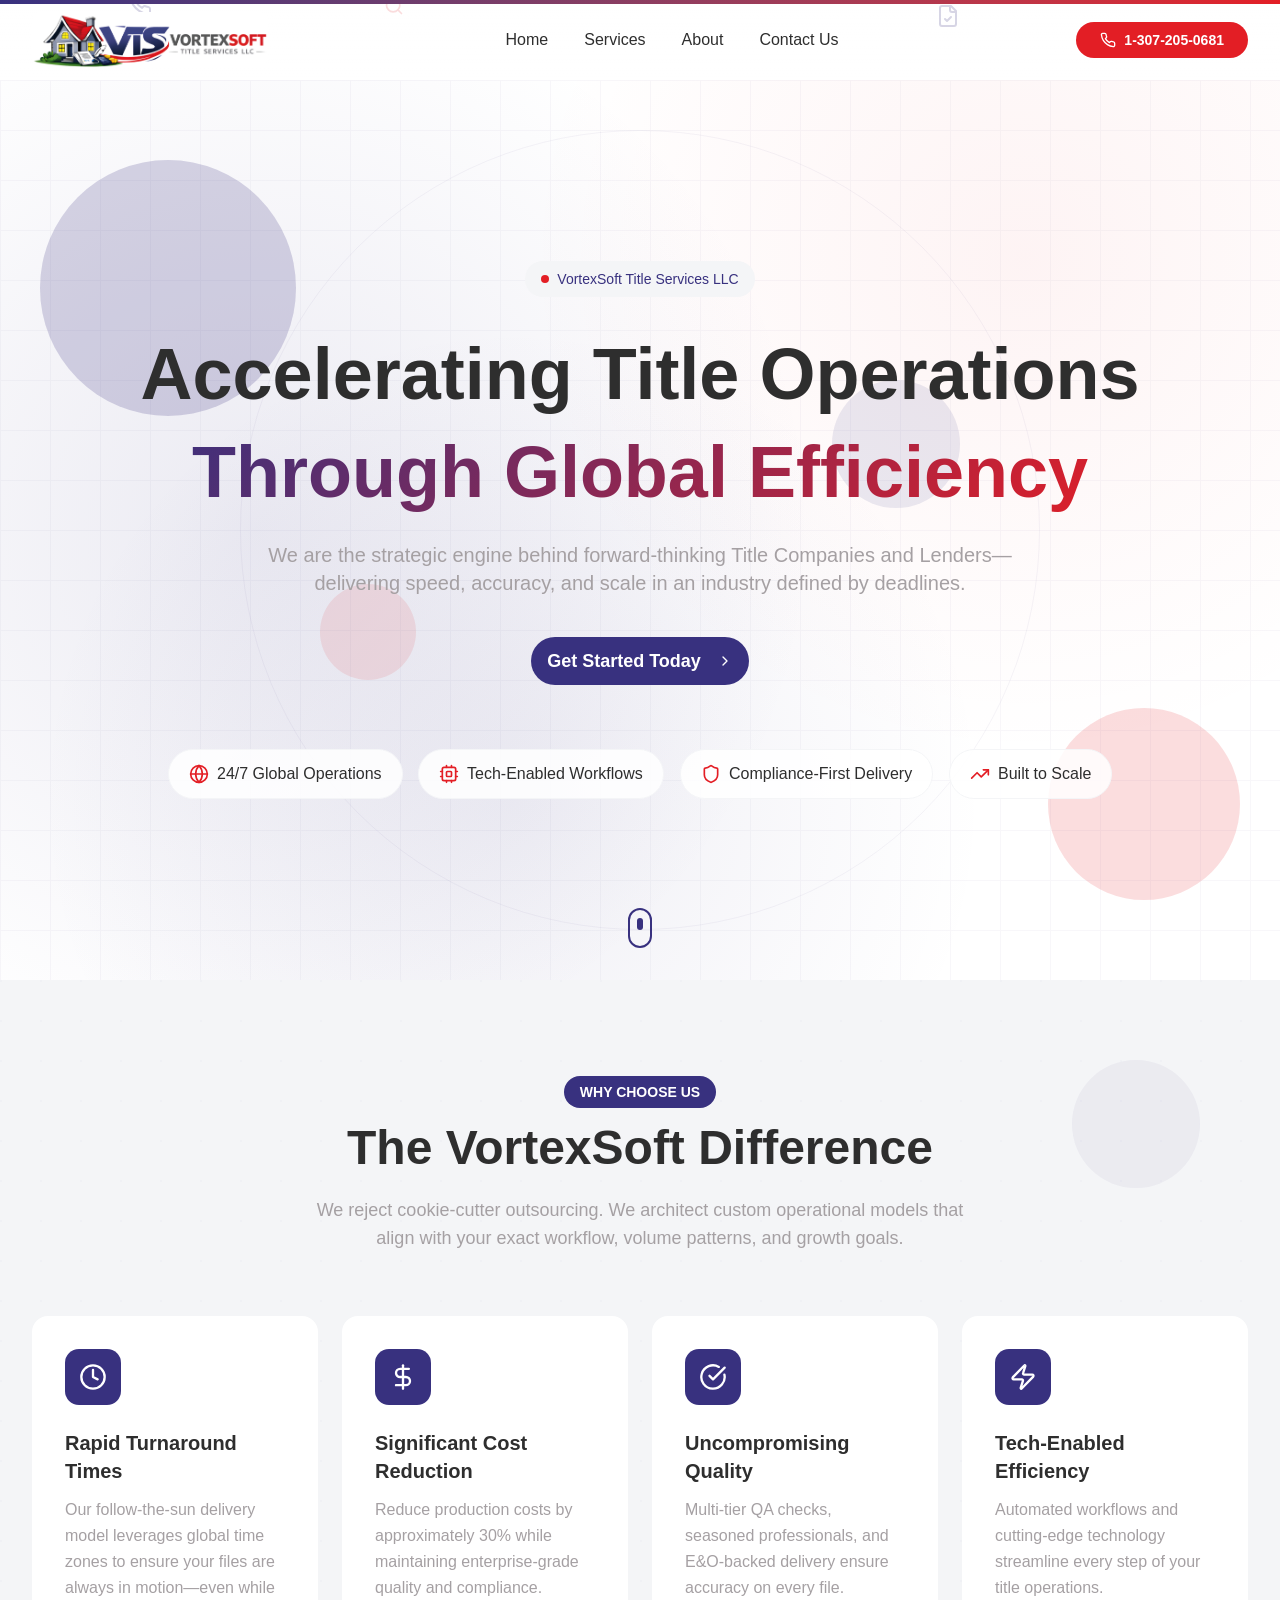
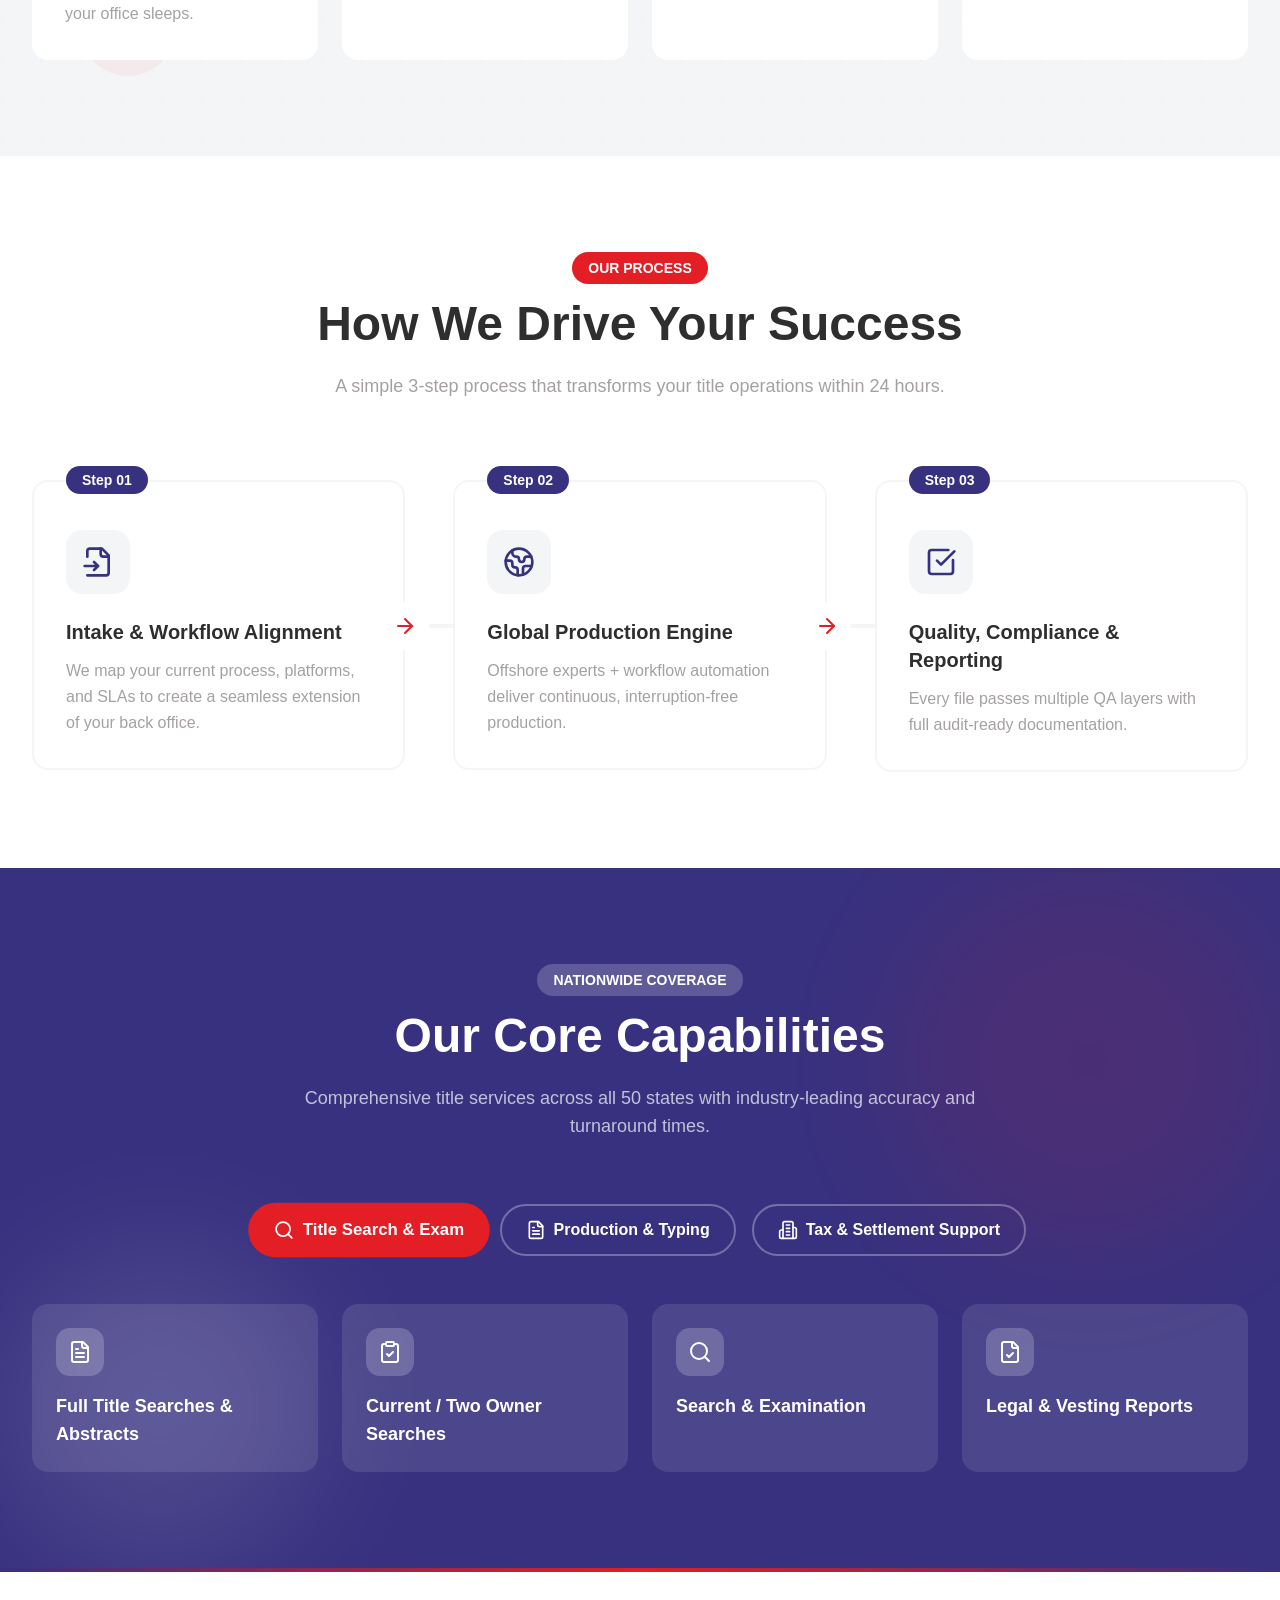
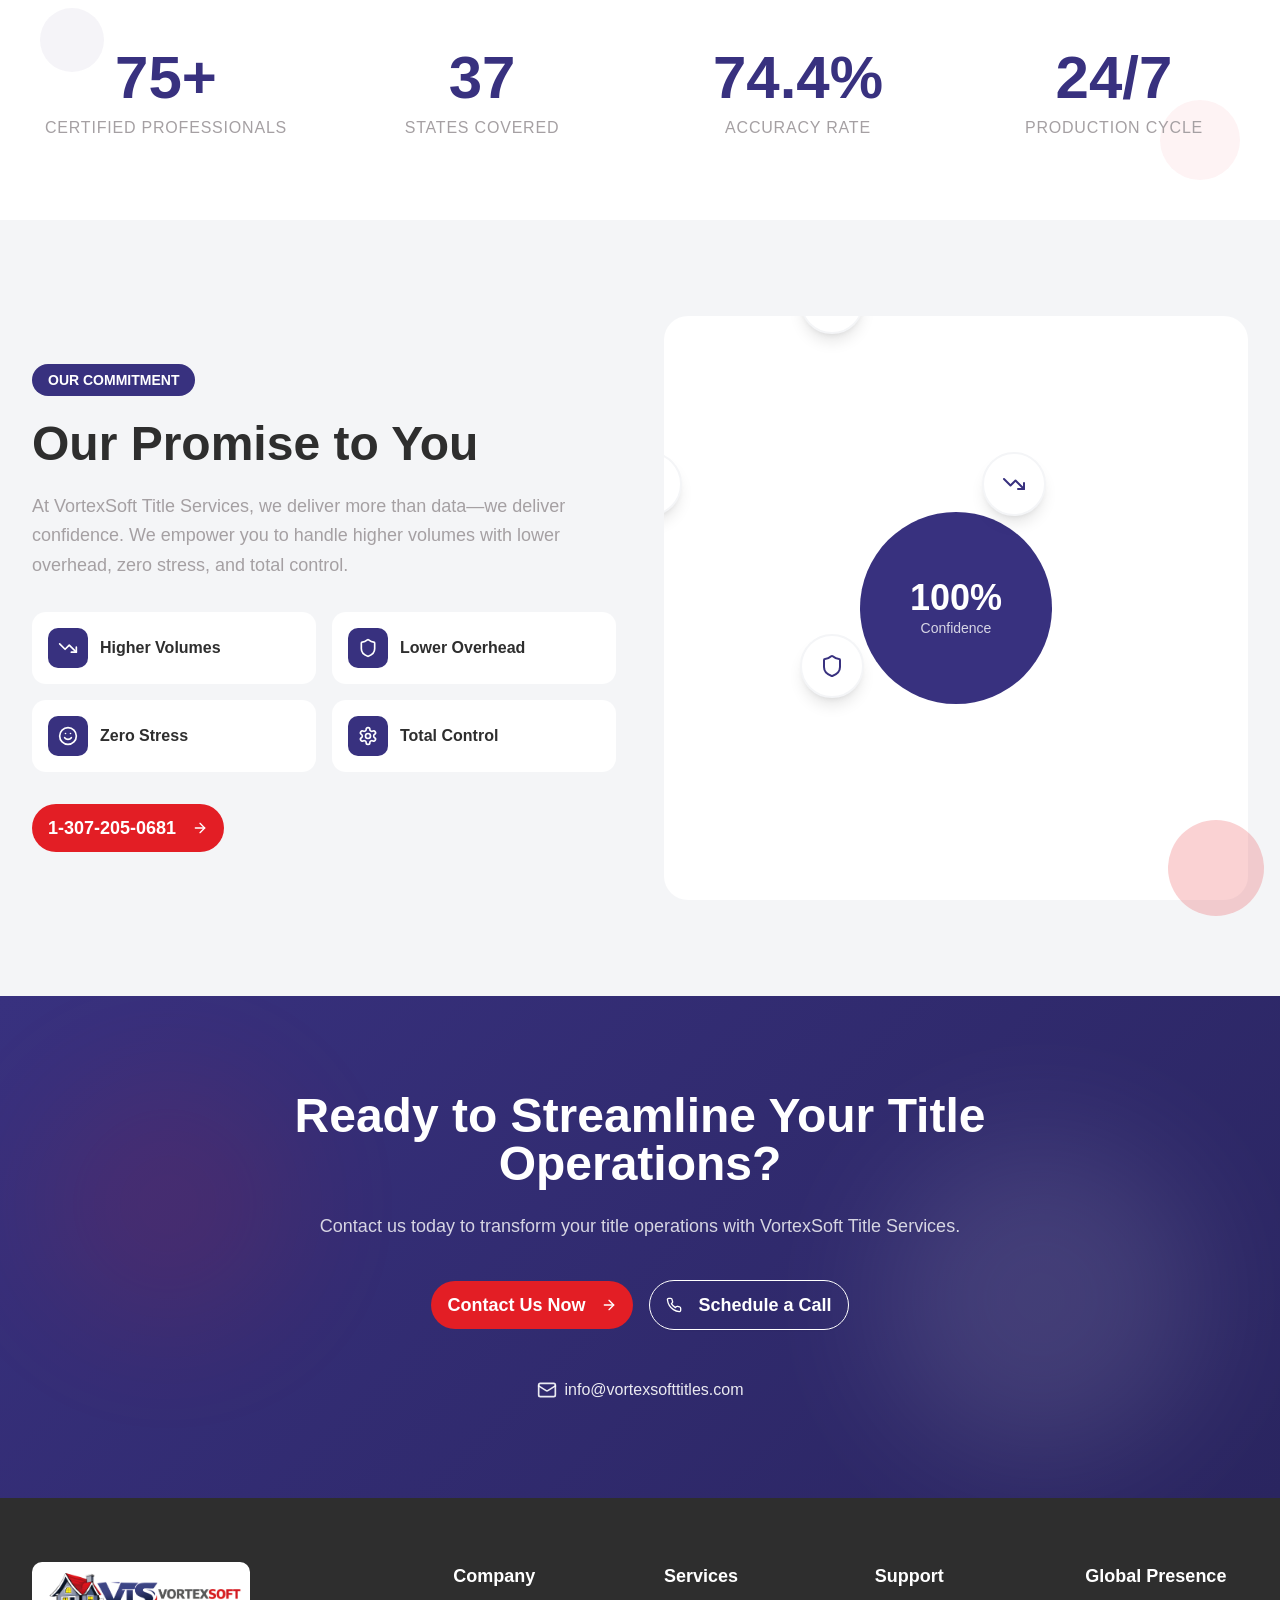
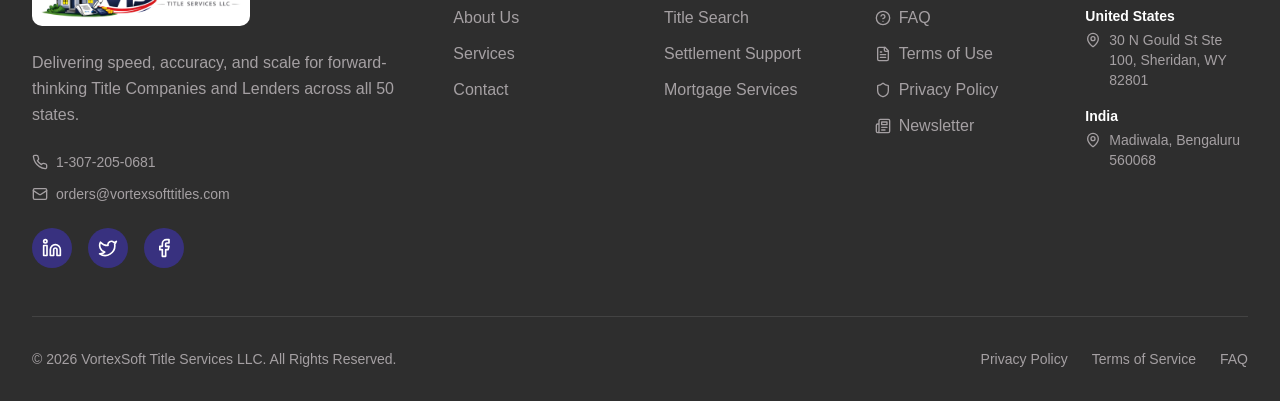
==== index.html @ 30f5d45a "Add full VORTEXSOFTTITLES project files and static site assets" ====
<!DOCTYPE html><html lang="en"><head><meta charSet="utf-8"/><meta name="viewport" content="width=device-width, initial-scale=1"/><link rel="preload" as="image" href="/images/vts-20logo-20croped-20.jpg" fetchPriority="high"/><link rel="stylesheet" href="/_next/static/css/7cca8e2c5137bd71.css" data-precedence="next"/><link rel="stylesheet" href="/_next/static/css/7969a7bd69b81a4e.css" data-precedence="next"/><link rel="preload" as="script" fetchPriority="low" href="/_next/static/chunks/webpack-613bce94775aa4c2.js"/><script src="/_next/static/chunks/fd9d1056-c5913bfd2bb115c2.js" async=""></script><script src="/_next/static/chunks/23-4376a4c242103df3.js" async=""></script><script src="/_next/static/chunks/main-app-9d5892848d6a10f7.js" async=""></script><script src="/_next/static/chunks/531-c38c8d126d5b8cf1.js" async=""></script><script src="/_next/static/chunks/616-3f2c04735d9cdb0f.js" async=""></script><script src="/_next/static/chunks/app/page-44fe733a424d3cf2.js" async=""></script><script src="/_next/static/chunks/app/layout-6ffde5801aab3007.js" async=""></script><meta name="theme-color" content="#38317F"/><title>VortexSoft Title Services LLC</title><meta name="description" content="VortexSoft Title Services delivers speed, accuracy, and scale for Title Companies and Lenders. 24/7 Global Operations, Tech-Enabled Workflows, Compliance-First Delivery."/><meta name="keywords" content="title search,title services,mortgage services,title examination,settlement services"/><link rel="icon" href="/icon-light-32x32.png" media="(prefers-color-scheme: light)"/><link rel="icon" href="/icon-dark-32x32.png" media="(prefers-color-scheme: dark)"/><link rel="icon" href="/icon.svg" type="image/svg+xml"/><link rel="apple-touch-icon" href="/apple-icon.png"/><script type="application/ld+json">[{"@context":"https://schema.org","@type":"Organization","name":"VortexSoft Title Services LLC","url":"https://www.vortexsofttitles.com","logo":"https://www.vortexsofttitles.com/logo.png","sameAs":["https://www.linkedin.com/company/vortexsoft-title-services"]},{"@context":"https://schema.org","@type":"WebSite","name":"VortexSoft Title Services LLC","url":"https://www.vortexsofttitles.com/"}]</script><script src="/_next/static/chunks/polyfills-78c92fac7aa8fdd8.js" noModule=""></script></head><body class="font-sans antialiased"><main class="min-h-screen"><nav class="fixed top-0 left-0 right-0 z-50 transition-all duration-500 bg-gradient-to-b from-white/90 to-white/70 backdrop-blur-sm py-3"><div class="absolute inset-0 overflow-hidden pointer-events-none"><div class="absolute -top-2 left-[10%] transition-all duration-500 opacity-20"><svg xmlns="http://www.w3.org/2000/svg" width="24" height="24" viewBox="0 0 24 24" fill="none" stroke="currentColor" stroke-width="2" stroke-linecap="round" stroke-linejoin="round" class="lucide lucide-phone h-6 w-6 text-[#38317F] animate-float" style="animation-delay:0s"><path d="M22 16.92v3a2 2 0 0 1-2.18 2 19.79 19.79 0 0 1-8.63-3.07 19.5 19.5 0 0 1-6-6 19.79 19.79 0 0 1-3.07-8.67A2 2 0 0 1 4.11 2h3a2 2 0 0 1 2 1.72 12.84 12.84 0 0 0 .7 2.81 2 2 0 0 1-.45 2.11L8.09 9.91a16 16 0 0 0 6 6l1.27-1.27a2 2 0 0 1 2.11-.45 12.84 12.84 0 0 0 2.81.7A2 2 0 0 1 22 16.92z"></path></svg></div><div class="absolute -top-1 left-[30%] transition-all duration-500 opacity-15"><svg xmlns="http://www.w3.org/2000/svg" width="24" height="24" viewBox="0 0 24 24" fill="none" stroke="currentColor" stroke-width="2" stroke-linecap="round" stroke-linejoin="round" class="lucide lucide-search h-5 w-5 text-[#E31E25] animate-float" style="animation-delay:1s"><circle cx="11" cy="11" r="8"></circle><path d="m21 21-4.3-4.3"></path></svg></div><div class="absolute top-1 right-[25%] transition-all duration-500 opacity-20"><svg xmlns="http://www.w3.org/2000/svg" width="24" height="24" viewBox="0 0 24 24" fill="none" stroke="currentColor" stroke-width="2" stroke-linecap="round" stroke-linejoin="round" class="lucide lucide-file-check h-6 w-6 text-[#38317F] animate-float" style="animation-delay:2s"><path d="M15 2H6a2 2 0 0 0-2 2v16a2 2 0 0 0 2 2h12a2 2 0 0 0 2-2V7Z"></path><path d="M14 2v4a2 2 0 0 0 2 2h4"></path><path d="m9 15 2 2 4-4"></path></svg></div></div><div class="absolute top-0 left-0 right-0 h-1 bg-gradient-to-r from-[#38317F] via-[#E31E25] to-[#38317F] animate-gradient" style="background-size:200% 100%"></div><div class="mx-auto max-w-7xl px-4 sm:px-6 lg:px-8"><div class="flex items-center justify-between"><a class="flex items-center group relative" href="/"><div class="relative overflow-hidden rounded-lg"><img alt="VortexSoft Title Services LLC" fetchPriority="high" width="200" height="60" decoding="async" data-nimg="1" class="h-12 sm:h-14 w-auto object-contain transition-all duration-300 group-hover:scale-105" style="color:transparent" src="/images/vts-20logo-20croped-20.jpg"/><div class="absolute inset-0 bg-gradient-to-r from-transparent via-white/30 to-transparent -translate-x-full group-hover:translate-x-full transition-transform duration-700"></div></div></a><div class="hidden md:flex items-center gap-1"><a class="relative px-4 py-2 font-medium transition-all duration-300 rounded-full group text-[#38317F]" style="animation-delay:0ms" href="/"><span class="absolute inset-0 rounded-full transition-all duration-300 bg-[#38317F]/10"></span><span class="relative z-10">Home</span><span class="absolute bottom-0 left-1/2 -translate-x-1/2 w-1.5 h-1.5 rounded-full bg-[#E31E25] animate-pulse-scale"></span><span class="absolute bottom-1 left-1/2 h-0.5 bg-[#E31E25] transition-all duration-300 w-8 -translate-x-1/2"></span></a><a class="relative px-4 py-2 font-medium transition-all duration-300 rounded-full group text-[#2E2E2E] hover:text-[#38317F]" style="animation-delay:100ms" href="/services"><span class="absolute inset-0 rounded-full transition-all duration-300 bg-transparent group-hover:bg-[#38317F]/5"></span><span class="relative z-10">Services</span><span class="absolute bottom-1 left-1/2 h-0.5 bg-[#E31E25] transition-all duration-300 w-0 group-hover:w-8 -translate-x-1/2"></span></a><a class="relative px-4 py-2 font-medium transition-all duration-300 rounded-full group text-[#2E2E2E] hover:text-[#38317F]" style="animation-delay:200ms" href="/about"><span class="absolute inset-0 rounded-full transition-all duration-300 bg-transparent group-hover:bg-[#38317F]/5"></span><span class="relative z-10">About</span><span class="absolute bottom-1 left-1/2 h-0.5 bg-[#E31E25] transition-all duration-300 w-0 group-hover:w-8 -translate-x-1/2"></span></a><a class="relative px-4 py-2 font-medium transition-all duration-300 rounded-full group text-[#2E2E2E] hover:text-[#38317F]" style="animation-delay:300ms" href="/contact"><span class="absolute inset-0 rounded-full transition-all duration-300 bg-transparent group-hover:bg-[#38317F]/5"></span><span class="relative z-10">Contact Us</span><span class="absolute bottom-1 left-1/2 h-0.5 bg-[#E31E25] transition-all duration-300 w-0 group-hover:w-8 -translate-x-1/2"></span></a></div><div class="hidden md:flex items-center gap-4"><a href="/contact"><button data-slot="button" class="inline-flex items-center justify-center gap-2 whitespace-nowrap text-sm disabled:pointer-events-none disabled:opacity-50 [&amp;_svg]:pointer-events-none [&amp;_svg:not([class*=&#x27;size-&#x27;])]:size-4 shrink-0 [&amp;_svg]:shrink-0 outline-none focus-visible:border-ring focus-visible:ring-ring/50 focus-visible:ring-[3px] aria-invalid:ring-destructive/20 dark:aria-invalid:ring-destructive/40 aria-invalid:border-destructive bg-primary text-primary-foreground hover:bg-primary/90 h-9 has-[&gt;svg]:px-3 relative px-6 py-2 rounded-full font-semibold overflow-hidden group transition-all duration-300 hover:shadow-lg hover:shadow-[#E31E25]/30" style="background-color:#E31E25;color:#FFFFFF"><span class="absolute inset-0 bg-gradient-to-r from-transparent via-white/20 to-transparent -translate-x-full group-hover:translate-x-full transition-transform duration-500"></span><span class="relative flex items-center gap-2"><svg xmlns="http://www.w3.org/2000/svg" width="24" height="24" viewBox="0 0 24 24" fill="none" stroke="currentColor" stroke-width="2" stroke-linecap="round" stroke-linejoin="round" class="lucide lucide-phone h-4 w-4"><path d="M22 16.92v3a2 2 0 0 1-2.18 2 19.79 19.79 0 0 1-8.63-3.07 19.5 19.5 0 0 1-6-6 19.79 19.79 0 0 1-3.07-8.67A2 2 0 0 1 4.11 2h3a2 2 0 0 1 2 1.72 12.84 12.84 0 0 0 .7 2.81 2 2 0 0 1-.45 2.11L8.09 9.91a16 16 0 0 0 6 6l1.27-1.27a2 2 0 0 1 2.11-.45 12.84 12.84 0 0 0 2.81.7A2 2 0 0 1 22 16.92z"></path></svg>1-307-205-0681</span></button></a></div><button class="md:hidden p-2 rounded-lg transition-all duration-300 hover:bg-[#38317F]/10" style="color:#38317F"><div class="relative w-6 h-6"><svg xmlns="http://www.w3.org/2000/svg" width="24" height="24" viewBox="0 0 24 24" fill="none" stroke="currentColor" stroke-width="2" stroke-linecap="round" stroke-linejoin="round" class="lucide lucide-menu absolute inset-0 transition-all duration-300 opacity-100 rotate-0 scale-100"><line x1="4" x2="20" y1="12" y2="12"></line><line x1="4" x2="20" y1="6" y2="6"></line><line x1="4" x2="20" y1="18" y2="18"></line></svg><svg xmlns="http://www.w3.org/2000/svg" width="24" height="24" viewBox="0 0 24 24" fill="none" stroke="currentColor" stroke-width="2" stroke-linecap="round" stroke-linejoin="round" class="lucide lucide-x absolute inset-0 transition-all duration-300 opacity-0 -rotate-90 scale-0"><path d="M18 6 6 18"></path><path d="m6 6 12 12"></path></svg></div></button></div><div class="md:hidden overflow-hidden transition-all duration-500 ease-in-out max-h-0 opacity-0"><div class="pt-4 pb-4 border-t border-[#F4F5F7] mt-4"><div class="flex flex-col gap-2"><a class="font-medium py-3 px-4 rounded-xl transition-all duration-300 bg-[#38317F]/10 text-[#38317F]" style="animation-delay:0ms;transform:translateX(-20px);opacity:0;transition:all 0.3s ease 0ms" href="/">Home</a><a class="font-medium py-3 px-4 rounded-xl transition-all duration-300 text-[#2E2E2E] hover:bg-[#F4F5F7]" style="animation-delay:50ms;transform:translateX(-20px);opacity:0;transition:all 0.3s ease 50ms" href="/services">Services</a><a class="font-medium py-3 px-4 rounded-xl transition-all duration-300 text-[#2E2E2E] hover:bg-[#F4F5F7]" style="animation-delay:100ms;transform:translateX(-20px);opacity:0;transition:all 0.3s ease 100ms" href="/about">About</a><a class="font-medium py-3 px-4 rounded-xl transition-all duration-300 text-[#2E2E2E] hover:bg-[#F4F5F7]" style="animation-delay:150ms;transform:translateX(-20px);opacity:0;transition:all 0.3s ease 150ms" href="/contact">Contact Us</a><a href="/contact"><button data-slot="button" class="whitespace-nowrap text-sm transition-all disabled:pointer-events-none disabled:opacity-50 [&amp;_svg]:pointer-events-none [&amp;_svg:not([class*=&#x27;size-&#x27;])]:size-4 shrink-0 [&amp;_svg]:shrink-0 outline-none focus-visible:border-ring focus-visible:ring-ring/50 focus-visible:ring-[3px] aria-invalid:ring-destructive/20 dark:aria-invalid:ring-destructive/40 aria-invalid:border-destructive bg-primary text-primary-foreground hover:bg-primary/90 h-9 has-[&gt;svg]:px-3 mt-2 px-6 py-3 rounded-full font-semibold w-full flex items-center justify-center gap-2" style="background-color:#E31E25;color:#FFFFFF"><svg xmlns="http://www.w3.org/2000/svg" width="24" height="24" viewBox="0 0 24 24" fill="none" stroke="currentColor" stroke-width="2" stroke-linecap="round" stroke-linejoin="round" class="lucide lucide-phone h-4 w-4"><path d="M22 16.92v3a2 2 0 0 1-2.18 2 19.79 19.79 0 0 1-8.63-3.07 19.5 19.5 0 0 1-6-6 19.79 19.79 0 0 1-3.07-8.67A2 2 0 0 1 4.11 2h3a2 2 0 0 1 2 1.72 12.84 12.84 0 0 0 .7 2.81 2 2 0 0 1-.45 2.11L8.09 9.91a16 16 0 0 0 6 6l1.27-1.27a2 2 0 0 1 2.11-.45 12.84 12.84 0 0 0 2.81.7A2 2 0 0 1 22 16.92z"></path></svg>1-307-205-0681</button></a></div></div></div></div></nav><div class="h-16 sm:h-20"></div><section class="relative min-h-screen flex items-center justify-center overflow-hidden particle-bg" style="background-color:#FFFFFF"><div class="absolute inset-0 overflow-hidden pointer-events-none"><div class="absolute top-20 left-10 w-64 h-64 rounded-full opacity-20 animate-float-slow" style="background-color:#38317F;animation-delay:0s"></div><div class="absolute bottom-20 right-10 w-48 h-48 rounded-full opacity-15 animate-float-reverse" style="background-color:#E31E25;animation-delay:2s"></div><div class="absolute top-1/3 right-1/4 w-32 h-32 rounded-full opacity-10 animate-float" style="background-color:#38317F;animation-delay:4s"></div><div class="absolute bottom-1/3 left-1/4 w-24 h-24 rounded-full opacity-10 animate-float-slow" style="background-color:#E31E25;animation-delay:1s"></div><div class="absolute top-1/2 left-1/2 -translate-x-1/2 -translate-y-1/2 w-[800px] h-[800px] rounded-full border opacity-5 animate-rotate-slow" style="border-color:#38317F"></div><div class="absolute inset-0 opacity-[0.03]" style="background-image:linear-gradient(#38317F 1px, transparent 1px), linear-gradient(90deg, #38317F 1px, transparent 1px);background-size:50px 50px"></div></div><div class="relative z-10 mx-auto max-w-7xl px-4 sm:px-6 lg:px-8 py-32"><div class="text-center"><div class="inline-flex items-center gap-2 px-4 py-2 rounded-full mb-8 transition-all duration-700 opacity-0 translate-y-4" style="background-color:#F4F5F7"><span class="w-2 h-2 rounded-full animate-pulse" style="background-color:#E31E25"></span><span style="color:#38317F" class="font-medium text-sm">VortexSoft Title Services LLC</span></div><h1 class="text-4xl sm:text-5xl md:text-6xl lg:text-7xl font-bold leading-tight mb-6 transition-all duration-700 delay-100 opacity-0 translate-y-4" style="color:#2E2E2E"><span class="block animate-slide-down" style="animation-delay:0.2s">Accelerating Title Operations</span><span class="block mt-2 bg-clip-text text-transparent animate-gradient" style="background-image:linear-gradient(135deg, #38317F 0%, #E31E25 50%, #38317F 100%);background-size:200% 200%">Through Global Efficiency</span></h1><p class="max-w-3xl mx-auto text-lg sm:text-xl mb-10 transition-all duration-700 delay-200 opacity-0 translate-y-4" style="color:#A5A0A3;animation-delay:0.4s">We are the strategic engine behind forward-thinking Title Companies and Lenders—delivering speed, accuracy, and scale in an industry defined by deadlines.</p><div class="flex flex-col sm:flex-row items-center justify-center gap-4 mb-16 transition-all duration-700 delay-300 opacity-0 translate-y-4"><a href="/contact"><button data-slot="button" class="inline-flex items-center justify-center gap-2 whitespace-nowrap disabled:pointer-events-none disabled:opacity-50 [&amp;_svg]:pointer-events-none [&amp;_svg:not([class*=&#x27;size-&#x27;])]:size-4 shrink-0 [&amp;_svg]:shrink-0 outline-none focus-visible:border-ring focus-visible:ring-ring/50 focus-visible:ring-[3px] aria-invalid:ring-destructive/20 dark:aria-invalid:ring-destructive/40 aria-invalid:border-destructive bg-primary text-primary-foreground hover:bg-primary/90 h-10 has-[&gt;svg]:px-4 px-8 py-6 text-lg rounded-full font-semibold transition-all duration-300 hover:scale-105 animate-pulse-glow hover-glow" style="background-color:#38317F;color:#FFFFFF">Get Started Today<svg xmlns="http://www.w3.org/2000/svg" width="24" height="24" viewBox="0 0 24 24" fill="none" stroke="currentColor" stroke-width="2" stroke-linecap="round" stroke-linejoin="round" class="lucide lucide-chevron-right ml-2 h-5 w-5"><path d="m9 18 6-6-6-6"></path></svg></button></a></div><div class="flex flex-wrap justify-center gap-4 transition-all duration-700 delay-400 opacity-0 translate-y-4"><div class="flex items-center gap-2 px-5 py-3 rounded-full glass border transition-all duration-300 hover:scale-105 hover-lift hover-border-glow " style="border-color:#F4F5F7;animation-delay:150ms"><svg xmlns="http://www.w3.org/2000/svg" width="24" height="24" viewBox="0 0 24 24" fill="none" stroke="currentColor" stroke-width="2" stroke-linecap="round" stroke-linejoin="round" class="lucide lucide-globe h-5 w-5 transition-transform duration-300 group-hover:rotate-12" style="color:#E31E25"><circle cx="12" cy="12" r="10"></circle><path d="M12 2a14.5 14.5 0 0 0 0 20 14.5 14.5 0 0 0 0-20"></path><path d="M2 12h20"></path></svg><span class="font-medium" style="color:#2E2E2E">24/7 Global Operations</span></div><div class="flex items-center gap-2 px-5 py-3 rounded-full glass border transition-all duration-300 hover:scale-105 hover-lift hover-border-glow " style="border-color:#F4F5F7;animation-delay:300ms"><svg xmlns="http://www.w3.org/2000/svg" width="24" height="24" viewBox="0 0 24 24" fill="none" stroke="currentColor" stroke-width="2" stroke-linecap="round" stroke-linejoin="round" class="lucide lucide-cpu h-5 w-5 transition-transform duration-300 group-hover:rotate-12" style="color:#E31E25"><rect width="16" height="16" x="4" y="4" rx="2"></rect><rect width="6" height="6" x="9" y="9" rx="1"></rect><path d="M15 2v2"></path><path d="M15 20v2"></path><path d="M2 15h2"></path><path d="M2 9h2"></path><path d="M20 15h2"></path><path d="M20 9h2"></path><path d="M9 2v2"></path><path d="M9 20v2"></path></svg><span class="font-medium" style="color:#2E2E2E">Tech-Enabled Workflows</span></div><div class="flex items-center gap-2 px-5 py-3 rounded-full glass border transition-all duration-300 hover:scale-105 hover-lift hover-border-glow " style="border-color:#F4F5F7;animation-delay:450ms"><svg xmlns="http://www.w3.org/2000/svg" width="24" height="24" viewBox="0 0 24 24" fill="none" stroke="currentColor" stroke-width="2" stroke-linecap="round" stroke-linejoin="round" class="lucide lucide-shield h-5 w-5 transition-transform duration-300 group-hover:rotate-12" style="color:#E31E25"><path d="M20 13c0 5-3.5 7.5-7.66 8.95a1 1 0 0 1-.67-.01C7.5 20.5 4 18 4 13V6a1 1 0 0 1 1-1c2 0 4.5-1.2 6.24-2.72a1.17 1.17 0 0 1 1.52 0C14.51 3.81 17 5 19 5a1 1 0 0 1 1 1z"></path></svg><span class="font-medium" style="color:#2E2E2E">Compliance-First Delivery</span></div><div class="flex items-center gap-2 px-5 py-3 rounded-full glass border transition-all duration-300 hover:scale-105 hover-lift hover-border-glow " style="border-color:#F4F5F7;animation-delay:600ms"><svg xmlns="http://www.w3.org/2000/svg" width="24" height="24" viewBox="0 0 24 24" fill="none" stroke="currentColor" stroke-width="2" stroke-linecap="round" stroke-linejoin="round" class="lucide lucide-trending-up h-5 w-5 transition-transform duration-300 group-hover:rotate-12" style="color:#E31E25"><polyline points="22 7 13.5 15.5 8.5 10.5 2 17"></polyline><polyline points="16 7 22 7 22 13"></polyline></svg><span class="font-medium" style="color:#2E2E2E">Built to Scale</span></div></div></div></div><div class="absolute bottom-8 left-1/2 -translate-x-1/2 animate-bounce"><div class="w-6 h-10 rounded-full border-2 flex justify-center pt-2 animate-border-glow" style="border-color:#38317F"><div class="w-1.5 h-3 rounded-full animate-pulse" style="background-color:#38317F"></div></div></div></section><section class="py-24 relative overflow-hidden" style="background-color:#F4F5F7"><div class="absolute inset-0 opacity-[0.02]" style="background-image:radial-gradient(circle at 1px 1px, #38317F 1px, transparent 0);background-size:40px 40px"></div><div class="absolute inset-0 overflow-hidden pointer-events-none"><div class="absolute top-20 right-20 w-32 h-32 rounded-full opacity-5 animate-float-slow" style="background-color:#38317F"></div><div class="absolute bottom-20 left-20 w-24 h-24 rounded-full opacity-5 animate-float-reverse" style="background-color:#E31E25"></div></div><div class="relative z-10 mx-auto max-w-7xl px-4 sm:px-6 lg:px-8"><div class="text-center mb-16"><span class="inline-block px-4 py-1.5 rounded-full text-sm font-semibold mb-4 transition-all duration-700 opacity-0 translate-y-4" style="background-color:#38317F;color:#FFFFFF">WHY CHOOSE US</span><h2 class="text-3xl sm:text-4xl md:text-5xl font-bold mb-6 transition-all duration-700 delay-100 opacity-0 translate-y-4" style="color:#2E2E2E">The VortexSoft Difference</h2><p class="max-w-2xl mx-auto text-lg transition-all duration-700 delay-200 opacity-0 translate-y-4" style="color:#A5A0A3">We reject cookie-cutter outsourcing. We architect custom operational models that align with your exact workflow, volume patterns, and growth goals.</p></div><div class="grid grid-cols-1 md:grid-cols-2 lg:grid-cols-4 gap-6"><div class="group relative p-8 rounded-2xl transition-all duration-700 hover-lift hover-border-glow border border-transparent opacity-0 translate-y-8" style="background-color:#FFFFFF;animation-delay:150ms"><div class="w-14 h-14 rounded-xl flex items-center justify-center mb-6 transition-all duration-300 group-hover:scale-110 group-hover:rotate-6" style="background-color:#38317F"><svg xmlns="http://www.w3.org/2000/svg" width="24" height="24" viewBox="0 0 24 24" fill="none" stroke="currentColor" stroke-width="2" stroke-linecap="round" stroke-linejoin="round" class="lucide lucide-clock h-7 w-7" style="color:#FFFFFF"><circle cx="12" cy="12" r="10"></circle><polyline points="12 6 12 12 16 14"></polyline></svg></div><h3 class="text-xl font-bold mb-3 transition-colors duration-300 group-hover:text-[#38317F]" style="color:#2E2E2E">Rapid Turnaround Times</h3><p style="color:#A5A0A3" class="leading-relaxed">Our follow-the-sun delivery model leverages global time zones to ensure your files are always in motion—even while your office sleeps.</p><div class="absolute bottom-0 left-0 right-0 h-1 rounded-b-2xl transition-all duration-300 opacity-0 group-hover:opacity-100" style="background-color:#E31E25"></div></div><div class="group relative p-8 rounded-2xl transition-all duration-700 hover-lift hover-border-glow border border-transparent opacity-0 translate-y-8" style="background-color:#FFFFFF;animation-delay:300ms"><div class="w-14 h-14 rounded-xl flex items-center justify-center mb-6 transition-all duration-300 group-hover:scale-110 group-hover:rotate-6" style="background-color:#38317F"><svg xmlns="http://www.w3.org/2000/svg" width="24" height="24" viewBox="0 0 24 24" fill="none" stroke="currentColor" stroke-width="2" stroke-linecap="round" stroke-linejoin="round" class="lucide lucide-dollar-sign h-7 w-7" style="color:#FFFFFF"><line x1="12" x2="12" y1="2" y2="22"></line><path d="M17 5H9.5a3.5 3.5 0 0 0 0 7h5a3.5 3.5 0 0 1 0 7H6"></path></svg></div><h3 class="text-xl font-bold mb-3 transition-colors duration-300 group-hover:text-[#38317F]" style="color:#2E2E2E">Significant Cost Reduction</h3><p style="color:#A5A0A3" class="leading-relaxed">Reduce production costs by approximately 30% while maintaining enterprise-grade quality and compliance.</p><div class="absolute bottom-0 left-0 right-0 h-1 rounded-b-2xl transition-all duration-300 opacity-0 group-hover:opacity-100" style="background-color:#E31E25"></div></div><div class="group relative p-8 rounded-2xl transition-all duration-700 hover-lift hover-border-glow border border-transparent opacity-0 translate-y-8" style="background-color:#FFFFFF;animation-delay:450ms"><div class="w-14 h-14 rounded-xl flex items-center justify-center mb-6 transition-all duration-300 group-hover:scale-110 group-hover:rotate-6" style="background-color:#38317F"><svg xmlns="http://www.w3.org/2000/svg" width="24" height="24" viewBox="0 0 24 24" fill="none" stroke="currentColor" stroke-width="2" stroke-linecap="round" stroke-linejoin="round" class="lucide lucide-circle-check-big h-7 w-7" style="color:#FFFFFF"><path d="M21.801 10A10 10 0 1 1 17 3.335"></path><path d="m9 11 3 3L22 4"></path></svg></div><h3 class="text-xl font-bold mb-3 transition-colors duration-300 group-hover:text-[#38317F]" style="color:#2E2E2E">Uncompromising Quality</h3><p style="color:#A5A0A3" class="leading-relaxed">Multi-tier QA checks, seasoned professionals, and E&amp;O-backed delivery ensure accuracy on every file.</p><div class="absolute bottom-0 left-0 right-0 h-1 rounded-b-2xl transition-all duration-300 opacity-0 group-hover:opacity-100" style="background-color:#E31E25"></div></div><div class="group relative p-8 rounded-2xl transition-all duration-700 hover-lift hover-border-glow border border-transparent opacity-0 translate-y-8" style="background-color:#FFFFFF;animation-delay:600ms"><div class="w-14 h-14 rounded-xl flex items-center justify-center mb-6 transition-all duration-300 group-hover:scale-110 group-hover:rotate-6" style="background-color:#38317F"><svg xmlns="http://www.w3.org/2000/svg" width="24" height="24" viewBox="0 0 24 24" fill="none" stroke="currentColor" stroke-width="2" stroke-linecap="round" stroke-linejoin="round" class="lucide lucide-zap h-7 w-7" style="color:#FFFFFF"><path d="M4 14a1 1 0 0 1-.78-1.63l9.9-10.2a.5.5 0 0 1 .86.46l-1.92 6.02A1 1 0 0 0 13 10h7a1 1 0 0 1 .78 1.63l-9.9 10.2a.5.5 0 0 1-.86-.46l1.92-6.02A1 1 0 0 0 11 14z"></path></svg></div><h3 class="text-xl font-bold mb-3 transition-colors duration-300 group-hover:text-[#38317F]" style="color:#2E2E2E">Tech-Enabled Efficiency</h3><p style="color:#A5A0A3" class="leading-relaxed">Automated workflows and cutting-edge technology streamline every step of your title operations.</p><div class="absolute bottom-0 left-0 right-0 h-1 rounded-b-2xl transition-all duration-300 opacity-0 group-hover:opacity-100" style="background-color:#E31E25"></div></div></div></div></section><section class="py-24 relative overflow-hidden" style="background-color:#FFFFFF"><div class="mx-auto max-w-7xl px-4 sm:px-6 lg:px-8"><div class="text-center mb-20"><span class="inline-block px-4 py-1.5 rounded-full text-sm font-semibold mb-4 transition-all duration-700 opacity-0 translate-y-4" style="background-color:#E31E25;color:#FFFFFF">OUR PROCESS</span><h2 class="text-3xl sm:text-4xl md:text-5xl font-bold mb-6 transition-all duration-700 delay-100 opacity-0 translate-y-4" style="color:#2E2E2E">How We Drive Your Success</h2><p class="max-w-2xl mx-auto text-lg transition-all duration-700 delay-200 opacity-0 translate-y-4" style="color:#A5A0A3">A simple 3-step process that transforms your title operations within 24 hours.</p></div><div class="relative"><div class="hidden lg:block absolute top-1/2 left-0 right-0 h-1 -translate-y-1/2" style="background-color:#F4F5F7"></div><div class="grid grid-cols-1 lg:grid-cols-3 gap-8 lg:gap-12"><div class="relative group transition-all duration-700 opacity-0 translate-y-8" style="transition-delay:300ms"><div class="relative z-10 p-8 rounded-2xl border-2 transition-all duration-300 group-hover:border-[#38317F] hover-lift" style="background-color:#FFFFFF;border-color:#F4F5F7"><div class="absolute -top-4 left-8 px-4 py-1 rounded-full text-sm font-bold" style="background-color:#38317F;color:#FFFFFF">Step <!-- -->01</div><div class="w-16 h-16 rounded-2xl flex items-center justify-center mb-6 mt-4 transition-all duration-300 group-hover:scale-110" style="background-color:#F4F5F7"><svg xmlns="http://www.w3.org/2000/svg" width="24" height="24" viewBox="0 0 24 24" fill="none" stroke="currentColor" stroke-width="2" stroke-linecap="round" stroke-linejoin="round" class="lucide lucide-file-input h-8 w-8" style="color:#38317F"><path d="M4 22h14a2 2 0 0 0 2-2V7l-5-5H6a2 2 0 0 0-2 2v4"></path><path d="M14 2v4a2 2 0 0 0 2 2h4"></path><path d="M2 15h10"></path><path d="m9 18 3-3-3-3"></path></svg></div><h3 class="text-xl font-bold mb-3" style="color:#2E2E2E">Intake &amp; Workflow Alignment</h3><p style="color:#A5A0A3" class="leading-relaxed">We map your current process, platforms, and SLAs to create a seamless extension of your back office.</p></div><div class="hidden lg:flex absolute top-1/2 -right-6 -translate-y-1/2 z-20"><div class="w-12 h-12 rounded-full flex items-center justify-center" style="background-color:#FFFFFF"><svg xmlns="http://www.w3.org/2000/svg" width="24" height="24" viewBox="0 0 24 24" fill="none" stroke="currentColor" stroke-width="2" stroke-linecap="round" stroke-linejoin="round" class="lucide lucide-arrow-right h-6 w-6" style="color:#E31E25"><path d="M5 12h14"></path><path d="m12 5 7 7-7 7"></path></svg></div></div></div><div class="relative group transition-all duration-700 opacity-0 translate-y-8" style="transition-delay:450ms"><div class="relative z-10 p-8 rounded-2xl border-2 transition-all duration-300 group-hover:border-[#38317F] hover-lift" style="background-color:#FFFFFF;border-color:#F4F5F7"><div class="absolute -top-4 left-8 px-4 py-1 rounded-full text-sm font-bold" style="background-color:#38317F;color:#FFFFFF">Step <!-- -->02</div><div class="w-16 h-16 rounded-2xl flex items-center justify-center mb-6 mt-4 transition-all duration-300 group-hover:scale-110" style="background-color:#F4F5F7"><svg xmlns="http://www.w3.org/2000/svg" width="24" height="24" viewBox="0 0 24 24" fill="none" stroke="currentColor" stroke-width="2" stroke-linecap="round" stroke-linejoin="round" class="lucide lucide-earth h-8 w-8" style="color:#38317F"><path d="M21.54 15H17a2 2 0 0 0-2 2v4.54"></path><path d="M7 3.34V5a3 3 0 0 0 3 3a2 2 0 0 1 2 2c0 1.1.9 2 2 2a2 2 0 0 0 2-2c0-1.1.9-2 2-2h3.17"></path><path d="M11 21.95V18a2 2 0 0 0-2-2a2 2 0 0 1-2-2v-1a2 2 0 0 0-2-2H2.05"></path><circle cx="12" cy="12" r="10"></circle></svg></div><h3 class="text-xl font-bold mb-3" style="color:#2E2E2E">Global Production Engine</h3><p style="color:#A5A0A3" class="leading-relaxed">Offshore experts + workflow automation deliver continuous, interruption-free production.</p></div><div class="hidden lg:flex absolute top-1/2 -right-6 -translate-y-1/2 z-20"><div class="w-12 h-12 rounded-full flex items-center justify-center" style="background-color:#FFFFFF"><svg xmlns="http://www.w3.org/2000/svg" width="24" height="24" viewBox="0 0 24 24" fill="none" stroke="currentColor" stroke-width="2" stroke-linecap="round" stroke-linejoin="round" class="lucide lucide-arrow-right h-6 w-6" style="color:#E31E25"><path d="M5 12h14"></path><path d="m12 5 7 7-7 7"></path></svg></div></div></div><div class="relative group transition-all duration-700 opacity-0 translate-y-8" style="transition-delay:600ms"><div class="relative z-10 p-8 rounded-2xl border-2 transition-all duration-300 group-hover:border-[#38317F] hover-lift" style="background-color:#FFFFFF;border-color:#F4F5F7"><div class="absolute -top-4 left-8 px-4 py-1 rounded-full text-sm font-bold" style="background-color:#38317F;color:#FFFFFF">Step <!-- -->03</div><div class="w-16 h-16 rounded-2xl flex items-center justify-center mb-6 mt-4 transition-all duration-300 group-hover:scale-110" style="background-color:#F4F5F7"><svg xmlns="http://www.w3.org/2000/svg" width="24" height="24" viewBox="0 0 24 24" fill="none" stroke="currentColor" stroke-width="2" stroke-linecap="round" stroke-linejoin="round" class="lucide lucide-square-check-big h-8 w-8" style="color:#38317F"><path d="M21 10.5V19a2 2 0 0 1-2 2H5a2 2 0 0 1-2-2V5a2 2 0 0 1 2-2h12.5"></path><path d="m9 11 3 3L22 4"></path></svg></div><h3 class="text-xl font-bold mb-3" style="color:#2E2E2E">Quality, Compliance &amp; Reporting</h3><p style="color:#A5A0A3" class="leading-relaxed">Every file passes multiple QA layers with full audit-ready documentation.</p></div></div></div></div></div></section><section class="py-24 relative overflow-hidden" style="background-color:#38317F"><div class="absolute inset-0 overflow-hidden pointer-events-none"><div class="absolute top-0 right-0 w-96 h-96 rounded-full opacity-10 blur-3xl" style="background-color:#E31E25"></div><div class="absolute bottom-0 left-0 w-80 h-80 rounded-full opacity-10 blur-3xl" style="background-color:#FFFFFF"></div></div><div class="relative z-10 mx-auto max-w-7xl px-4 sm:px-6 lg:px-8"><div class="text-center mb-16"><span class="inline-block px-4 py-1.5 rounded-full text-sm font-semibold mb-4 transition-all duration-700 opacity-0 translate-y-4" style="background-color:rgba(255,255,255,0.2);color:#FFFFFF">NATIONWIDE COVERAGE</span><h2 class="text-3xl sm:text-4xl md:text-5xl font-bold mb-6 transition-all duration-700 delay-100 opacity-0 translate-y-4" style="color:#FFFFFF">Our Core Capabilities</h2><p class="max-w-2xl mx-auto text-lg transition-all duration-700 delay-200 opacity-0 translate-y-4" style="color:rgba(255,255,255,0.7)">Comprehensive title services across all 50 states with industry-leading accuracy and turnaround times.</p></div><div class="flex flex-wrap justify-center gap-4 mb-12 transition-all duration-700 delay-300 opacity-0 translate-y-4"><button class="flex items-center gap-2 px-6 py-3 rounded-full font-semibold transition-all duration-300 scale-105" style="background-color:#E31E25;color:#FFFFFF;border:none"><svg xmlns="http://www.w3.org/2000/svg" width="24" height="24" viewBox="0 0 24 24" fill="none" stroke="currentColor" stroke-width="2" stroke-linecap="round" stroke-linejoin="round" class="lucide lucide-search h-5 w-5"><circle cx="11" cy="11" r="8"></circle><path d="m21 21-4.3-4.3"></path></svg>Title Search &amp; Exam</button><button class="flex items-center gap-2 px-6 py-3 rounded-full font-semibold transition-all duration-300 hover:bg-white/20" style="background-color:transparent;color:#FFFFFF;border:2px solid rgba(255,255,255,0.3)"><svg xmlns="http://www.w3.org/2000/svg" width="24" height="24" viewBox="0 0 24 24" fill="none" stroke="currentColor" stroke-width="2" stroke-linecap="round" stroke-linejoin="round" class="lucide lucide-file-text h-5 w-5"><path d="M15 2H6a2 2 0 0 0-2 2v16a2 2 0 0 0 2 2h12a2 2 0 0 0 2-2V7Z"></path><path d="M14 2v4a2 2 0 0 0 2 2h4"></path><path d="M10 9H8"></path><path d="M16 13H8"></path><path d="M16 17H8"></path></svg>Production &amp; Typing</button><button class="flex items-center gap-2 px-6 py-3 rounded-full font-semibold transition-all duration-300 hover:bg-white/20" style="background-color:transparent;color:#FFFFFF;border:2px solid rgba(255,255,255,0.3)"><svg xmlns="http://www.w3.org/2000/svg" width="24" height="24" viewBox="0 0 24 24" fill="none" stroke="currentColor" stroke-width="2" stroke-linecap="round" stroke-linejoin="round" class="lucide lucide-building2 h-5 w-5"><path d="M6 22V4a2 2 0 0 1 2-2h8a2 2 0 0 1 2 2v18Z"></path><path d="M6 12H4a2 2 0 0 0-2 2v6a2 2 0 0 0 2 2h2"></path><path d="M18 9h2a2 2 0 0 1 2 2v9a2 2 0 0 1-2 2h-2"></path><path d="M10 6h4"></path><path d="M10 10h4"></path><path d="M10 14h4"></path><path d="M10 18h4"></path></svg>Tax &amp; Settlement Support</button></div><div class="grid grid-cols-1 sm:grid-cols-2 lg:grid-cols-4 gap-6 transition-all duration-700 delay-400 opacity-0 translate-y-4"><div class="group p-6 rounded-2xl transition-all duration-300 hover:scale-105 cursor-pointer" style="background-color:rgba(255,255,255,0.1)"><div class="w-12 h-12 rounded-xl flex items-center justify-center mb-4 transition-all duration-300 group-hover:scale-110" style="background-color:rgba(255,255,255,0.2)"><svg xmlns="http://www.w3.org/2000/svg" width="24" height="24" viewBox="0 0 24 24" fill="none" stroke="currentColor" stroke-width="2" stroke-linecap="round" stroke-linejoin="round" class="lucide lucide-file-text h-6 w-6" style="color:#FFFFFF"><path d="M15 2H6a2 2 0 0 0-2 2v16a2 2 0 0 0 2 2h12a2 2 0 0 0 2-2V7Z"></path><path d="M14 2v4a2 2 0 0 0 2 2h4"></path><path d="M10 9H8"></path><path d="M16 13H8"></path><path d="M16 17H8"></path></svg></div><h4 class="font-semibold text-lg" style="color:#FFFFFF">Full Title Searches &amp; Abstracts</h4></div><div class="group p-6 rounded-2xl transition-all duration-300 hover:scale-105 cursor-pointer" style="background-color:rgba(255,255,255,0.1)"><div class="w-12 h-12 rounded-xl flex items-center justify-center mb-4 transition-all duration-300 group-hover:scale-110" style="background-color:rgba(255,255,255,0.2)"><svg xmlns="http://www.w3.org/2000/svg" width="24" height="24" viewBox="0 0 24 24" fill="none" stroke="currentColor" stroke-width="2" stroke-linecap="round" stroke-linejoin="round" class="lucide lucide-clipboard-check h-6 w-6" style="color:#FFFFFF"><rect width="8" height="4" x="8" y="2" rx="1" ry="1"></rect><path d="M16 4h2a2 2 0 0 1 2 2v14a2 2 0 0 1-2 2H6a2 2 0 0 1-2-2V6a2 2 0 0 1 2-2h2"></path><path d="m9 14 2 2 4-4"></path></svg></div><h4 class="font-semibold text-lg" style="color:#FFFFFF">Current / Two Owner Searches</h4></div><div class="group p-6 rounded-2xl transition-all duration-300 hover:scale-105 cursor-pointer" style="background-color:rgba(255,255,255,0.1)"><div class="w-12 h-12 rounded-xl flex items-center justify-center mb-4 transition-all duration-300 group-hover:scale-110" style="background-color:rgba(255,255,255,0.2)"><svg xmlns="http://www.w3.org/2000/svg" width="24" height="24" viewBox="0 0 24 24" fill="none" stroke="currentColor" stroke-width="2" stroke-linecap="round" stroke-linejoin="round" class="lucide lucide-search h-6 w-6" style="color:#FFFFFF"><circle cx="11" cy="11" r="8"></circle><path d="m21 21-4.3-4.3"></path></svg></div><h4 class="font-semibold text-lg" style="color:#FFFFFF">Search &amp; Examination</h4></div><div class="group p-6 rounded-2xl transition-all duration-300 hover:scale-105 cursor-pointer" style="background-color:rgba(255,255,255,0.1)"><div class="w-12 h-12 rounded-xl flex items-center justify-center mb-4 transition-all duration-300 group-hover:scale-110" style="background-color:rgba(255,255,255,0.2)"><svg xmlns="http://www.w3.org/2000/svg" width="24" height="24" viewBox="0 0 24 24" fill="none" stroke="currentColor" stroke-width="2" stroke-linecap="round" stroke-linejoin="round" class="lucide lucide-file-check h-6 w-6" style="color:#FFFFFF"><path d="M15 2H6a2 2 0 0 0-2 2v16a2 2 0 0 0 2 2h12a2 2 0 0 0 2-2V7Z"></path><path d="M14 2v4a2 2 0 0 0 2 2h4"></path><path d="m9 15 2 2 4-4"></path></svg></div><h4 class="font-semibold text-lg" style="color:#FFFFFF">Legal &amp; Vesting Reports</h4></div></div></div></section><section class="py-20 relative overflow-hidden" style="background-color:#FFFFFF"><div class="absolute top-0 left-0 right-0 h-1 animate-shimmer" style="background:linear-gradient(90deg, #38317F 0%, #E31E25 50%, #38317F 100%)"></div><div class="absolute inset-0 overflow-hidden pointer-events-none"><div class="absolute top-10 left-10 w-16 h-16 rounded-full opacity-5 animate-float" style="background-color:#38317F"></div><div class="absolute bottom-10 right-10 w-20 h-20 rounded-full opacity-5 animate-float-reverse" style="background-color:#E31E25"></div></div><div class="mx-auto max-w-7xl px-4 sm:px-6 lg:px-8 relative z-10"><div class="grid grid-cols-2 lg:grid-cols-4 gap-8 lg:gap-12"><div class="text-center transition-all duration-700 hover-scale opacity-0 translate-y-8" style="animation-delay:0ms"><div class="text-4xl sm:text-5xl md:text-6xl font-bold mb-2 transition-all duration-300 hover:scale-110" style="color:#38317F">0+</div><div class="text-sm sm:text-base font-medium uppercase tracking-wider" style="color:#A5A0A3">Certified Professionals</div></div><div class="text-center transition-all duration-700 hover-scale opacity-0 translate-y-8" style="animation-delay:150ms"><div class="text-4xl sm:text-5xl md:text-6xl font-bold mb-2 transition-all duration-300 hover:scale-110" style="color:#38317F">0</div><div class="text-sm sm:text-base font-medium uppercase tracking-wider" style="color:#A5A0A3">States Covered</div></div><div class="text-center transition-all duration-700 hover-scale opacity-0 translate-y-8" style="animation-delay:300ms"><div class="text-4xl sm:text-5xl md:text-6xl font-bold mb-2 transition-all duration-300 hover:scale-110" style="color:#38317F">0%</div><div class="text-sm sm:text-base font-medium uppercase tracking-wider" style="color:#A5A0A3">Accuracy Rate</div></div><div class="text-center transition-all duration-700 hover-scale opacity-0 translate-y-8" style="animation-delay:450ms"><div class="text-4xl sm:text-5xl md:text-6xl font-bold mb-2 transition-all duration-300 hover:scale-110" style="color:#38317F">24/7</div><div class="text-sm sm:text-base font-medium uppercase tracking-wider" style="color:#A5A0A3">Production Cycle</div></div></div></div></section><section class="py-24 relative overflow-hidden" style="background-color:#F4F5F7"><div class="mx-auto max-w-7xl px-4 sm:px-6 lg:px-8"><div class="grid grid-cols-1 lg:grid-cols-2 gap-12 items-center"><div><span class="inline-block px-4 py-1.5 rounded-full text-sm font-semibold mb-6 transition-all duration-700 opacity-0 translate-y-4" style="background-color:#38317F;color:#FFFFFF">OUR COMMITMENT</span><h2 class="text-3xl sm:text-4xl md:text-5xl font-bold mb-6 transition-all duration-700 delay-100 opacity-0 translate-y-4" style="color:#2E2E2E">Our Promise to You</h2><p class="text-lg mb-8 leading-relaxed transition-all duration-700 delay-200 opacity-0 translate-y-4" style="color:#A5A0A3">At VortexSoft Title Services, we deliver more than data—we deliver confidence. We empower you to handle higher volumes with lower overhead, zero stress, and total control.</p><div class="grid grid-cols-2 gap-4 mb-8 transition-all duration-700 delay-300 opacity-0 translate-y-4"><div class="flex items-center gap-3 p-4 rounded-xl transition-all duration-300 hover:scale-105" style="background-color:#FFFFFF"><div class="w-10 h-10 rounded-lg flex items-center justify-center" style="background-color:#38317F"><svg xmlns="http://www.w3.org/2000/svg" width="24" height="24" viewBox="0 0 24 24" fill="none" stroke="currentColor" stroke-width="2" stroke-linecap="round" stroke-linejoin="round" class="lucide lucide-trending-down h-5 w-5" style="color:#FFFFFF"><polyline points="22 17 13.5 8.5 8.5 13.5 2 7"></polyline><polyline points="16 17 22 17 22 11"></polyline></svg></div><span class="font-semibold" style="color:#2E2E2E">Higher Volumes</span></div><div class="flex items-center gap-3 p-4 rounded-xl transition-all duration-300 hover:scale-105" style="background-color:#FFFFFF"><div class="w-10 h-10 rounded-lg flex items-center justify-center" style="background-color:#38317F"><svg xmlns="http://www.w3.org/2000/svg" width="24" height="24" viewBox="0 0 24 24" fill="none" stroke="currentColor" stroke-width="2" stroke-linecap="round" stroke-linejoin="round" class="lucide lucide-shield h-5 w-5" style="color:#FFFFFF"><path d="M20 13c0 5-3.5 7.5-7.66 8.95a1 1 0 0 1-.67-.01C7.5 20.5 4 18 4 13V6a1 1 0 0 1 1-1c2 0 4.5-1.2 6.24-2.72a1.17 1.17 0 0 1 1.52 0C14.51 3.81 17 5 19 5a1 1 0 0 1 1 1z"></path></svg></div><span class="font-semibold" style="color:#2E2E2E">Lower Overhead</span></div><div class="flex items-center gap-3 p-4 rounded-xl transition-all duration-300 hover:scale-105" style="background-color:#FFFFFF"><div class="w-10 h-10 rounded-lg flex items-center justify-center" style="background-color:#38317F"><svg xmlns="http://www.w3.org/2000/svg" width="24" height="24" viewBox="0 0 24 24" fill="none" stroke="currentColor" stroke-width="2" stroke-linecap="round" stroke-linejoin="round" class="lucide lucide-smile h-5 w-5" style="color:#FFFFFF"><circle cx="12" cy="12" r="10"></circle><path d="M8 14s1.5 2 4 2 4-2 4-2"></path><line x1="9" x2="9.01" y1="9" y2="9"></line><line x1="15" x2="15.01" y1="9" y2="9"></line></svg></div><span class="font-semibold" style="color:#2E2E2E">Zero Stress</span></div><div class="flex items-center gap-3 p-4 rounded-xl transition-all duration-300 hover:scale-105" style="background-color:#FFFFFF"><div class="w-10 h-10 rounded-lg flex items-center justify-center" style="background-color:#38317F"><svg xmlns="http://www.w3.org/2000/svg" width="24" height="24" viewBox="0 0 24 24" fill="none" stroke="currentColor" stroke-width="2" stroke-linecap="round" stroke-linejoin="round" class="lucide lucide-settings h-5 w-5" style="color:#FFFFFF"><path d="M12.22 2h-.44a2 2 0 0 0-2 2v.18a2 2 0 0 1-1 1.73l-.43.25a2 2 0 0 1-2 0l-.15-.08a2 2 0 0 0-2.73.73l-.22.38a2 2 0 0 0 .73 2.73l.15.1a2 2 0 0 1 1 1.72v.51a2 2 0 0 1-1 1.74l-.15.09a2 2 0 0 0-.73 2.73l.22.38a2 2 0 0 0 2.73.73l.15-.08a2 2 0 0 1 2 0l.43.25a2 2 0 0 1 1 1.73V20a2 2 0 0 0 2 2h.44a2 2 0 0 0 2-2v-.18a2 2 0 0 1 1-1.73l.43-.25a2 2 0 0 1 2 0l.15.08a2 2 0 0 0 2.73-.73l.22-.39a2 2 0 0 0-.73-2.73l-.15-.08a2 2 0 0 1-1-1.74v-.5a2 2 0 0 1 1-1.74l.15-.09a2 2 0 0 0 .73-2.73l-.22-.38a2 2 0 0 0-2.73-.73l-.15.08a2 2 0 0 1-2 0l-.43-.25a2 2 0 0 1-1-1.73V4a2 2 0 0 0-2-2z"></path><circle cx="12" cy="12" r="3"></circle></svg></div><span class="font-semibold" style="color:#2E2E2E">Total Control</span></div></div><button data-slot="button" class="inline-flex items-center justify-center gap-2 whitespace-nowrap disabled:pointer-events-none disabled:opacity-50 [&amp;_svg]:pointer-events-none [&amp;_svg:not([class*=&#x27;size-&#x27;])]:size-4 shrink-0 [&amp;_svg]:shrink-0 outline-none focus-visible:border-ring focus-visible:ring-ring/50 focus-visible:ring-[3px] aria-invalid:ring-destructive/20 dark:aria-invalid:ring-destructive/40 aria-invalid:border-destructive bg-primary text-primary-foreground hover:bg-primary/90 h-10 has-[&gt;svg]:px-4 px-8 py-6 text-lg rounded-full font-semibold transition-all duration-700 delay-400 hover:scale-105 opacity-0 translate-y-4" style="background-color:#E31E25;color:#FFFFFF">1-307-205-0681<svg xmlns="http://www.w3.org/2000/svg" width="24" height="24" viewBox="0 0 24 24" fill="none" stroke="currentColor" stroke-width="2" stroke-linecap="round" stroke-linejoin="round" class="lucide lucide-arrow-right ml-2 h-5 w-5"><path d="M5 12h14"></path><path d="m12 5 7 7-7 7"></path></svg></button></div><div class="relative transition-all duration-700 delay-300 opacity-0 translate-x-8"><div class="relative rounded-3xl overflow-hidden p-8" style="background-color:#FFFFFF"><div class="aspect-square relative"><div class="absolute inset-0 m-auto w-48 h-48 rounded-full flex items-center justify-center animate-pulse-glow" style="background-color:#38317F"><div class="text-center"><div class="text-4xl font-bold" style="color:#FFFFFF">100%</div><div class="text-sm font-medium" style="color:rgba(255,255,255,0.8)">Confidence</div></div></div><div class="absolute w-16 h-16 rounded-full flex items-center justify-center animate-float shadow-lg" style="background-color:#FFFFFF;border:2px solid #F4F5F7;top:20%;left:55%;animation-delay:0s"><svg xmlns="http://www.w3.org/2000/svg" width="24" height="24" viewBox="0 0 24 24" fill="none" stroke="currentColor" stroke-width="2" stroke-linecap="round" stroke-linejoin="round" class="lucide lucide-trending-down h-6 w-6" style="color:#38317F"><polyline points="22 17 13.5 8.5 8.5 13.5 2 7"></polyline><polyline points="16 17 22 17 22 11"></polyline></svg></div><div class="absolute w-16 h-16 rounded-full flex items-center justify-center animate-float shadow-lg" style="background-color:#FFFFFF;border:2px solid #F4F5F7;top:55%;left:20.000000000000004%;animation-delay:0.5s"><svg xmlns="http://www.w3.org/2000/svg" width="24" height="24" viewBox="0 0 24 24" fill="none" stroke="currentColor" stroke-width="2" stroke-linecap="round" stroke-linejoin="round" class="lucide lucide-shield h-6 w-6" style="color:#38317F"><path d="M20 13c0 5-3.5 7.5-7.66 8.95a1 1 0 0 1-.67-.01C7.5 20.5 4 18 4 13V6a1 1 0 0 1 1-1c2 0 4.5-1.2 6.24-2.72a1.17 1.17 0 0 1 1.52 0C14.51 3.81 17 5 19 5a1 1 0 0 1 1 1z"></path></svg></div><div class="absolute w-16 h-16 rounded-full flex items-center justify-center animate-float shadow-lg" style="background-color:#FFFFFF;border:2px solid #F4F5F7;top:20.000000000000004%;left:-15%;animation-delay:1s"><svg xmlns="http://www.w3.org/2000/svg" width="24" height="24" viewBox="0 0 24 24" fill="none" stroke="currentColor" stroke-width="2" stroke-linecap="round" stroke-linejoin="round" class="lucide lucide-smile h-6 w-6" style="color:#38317F"><circle cx="12" cy="12" r="10"></circle><path d="M8 14s1.5 2 4 2 4-2 4-2"></path><line x1="9" x2="9.01" y1="9" y2="9"></line><line x1="15" x2="15.01" y1="9" y2="9"></line></svg></div><div class="absolute w-16 h-16 rounded-full flex items-center justify-center animate-float shadow-lg" style="background-color:#FFFFFF;border:2px solid #F4F5F7;top:-15%;left:19.999999999999993%;animation-delay:1.5s"><svg xmlns="http://www.w3.org/2000/svg" width="24" height="24" viewBox="0 0 24 24" fill="none" stroke="currentColor" stroke-width="2" stroke-linecap="round" stroke-linejoin="round" class="lucide lucide-settings h-6 w-6" style="color:#38317F"><path d="M12.22 2h-.44a2 2 0 0 0-2 2v.18a2 2 0 0 1-1 1.73l-.43.25a2 2 0 0 1-2 0l-.15-.08a2 2 0 0 0-2.73.73l-.22.38a2 2 0 0 0 .73 2.73l.15.1a2 2 0 0 1 1 1.72v.51a2 2 0 0 1-1 1.74l-.15.09a2 2 0 0 0-.73 2.73l.22.38a2 2 0 0 0 2.73.73l.15-.08a2 2 0 0 1 2 0l.43.25a2 2 0 0 1 1 1.73V20a2 2 0 0 0 2 2h.44a2 2 0 0 0 2-2v-.18a2 2 0 0 1 1-1.73l.43-.25a2 2 0 0 1 2 0l.15.08a2 2 0 0 0 2.73-.73l.22-.39a2 2 0 0 0-.73-2.73l-.15-.08a2 2 0 0 1-1-1.74v-.5a2 2 0 0 1 1-1.74l.15-.09a2 2 0 0 0 .73-2.73l-.22-.38a2 2 0 0 0-2.73-.73l-.15.08a2 2 0 0 1-2 0l-.43-.25a2 2 0 0 1-1-1.73V4a2 2 0 0 0-2-2z"></path><circle cx="12" cy="12" r="3"></circle></svg></div></div></div><div class="absolute -bottom-4 -right-4 w-24 h-24 rounded-full opacity-20" style="background-color:#E31E25"></div></div></div></div></section><section class="py-24 relative overflow-hidden" style="background:linear-gradient(135deg, #38317F 0%, #2a2560 100%)"><div class="absolute inset-0 overflow-hidden pointer-events-none"><div class="absolute top-20 left-10 w-64 h-64 rounded-full opacity-10 blur-3xl" style="background-color:#E31E25"></div><div class="absolute bottom-10 right-20 w-80 h-80 rounded-full opacity-10 blur-3xl" style="background-color:#FFFFFF"></div></div><div class="relative z-10 mx-auto max-w-4xl px-4 sm:px-6 lg:px-8 text-center"><h2 class="text-3xl sm:text-4xl md:text-5xl font-bold mb-6 transition-all duration-700 opacity-0 translate-y-4" style="color:#FFFFFF">Ready to Streamline Your Title Operations?</h2><p class="text-lg mb-10 transition-all duration-700 delay-100 opacity-0 translate-y-4" style="color:rgba(255,255,255,0.8)">Contact us today to transform your title operations with VortexSoft Title Services.</p><div class="flex flex-col sm:flex-row items-center justify-center gap-4 mb-12 transition-all duration-700 delay-200 opacity-0 translate-y-4"><a href="/contact"><button data-slot="button" class="inline-flex items-center justify-center gap-2 whitespace-nowrap disabled:pointer-events-none disabled:opacity-50 [&amp;_svg]:pointer-events-none [&amp;_svg:not([class*=&#x27;size-&#x27;])]:size-4 shrink-0 [&amp;_svg]:shrink-0 outline-none focus-visible:border-ring focus-visible:ring-ring/50 focus-visible:ring-[3px] aria-invalid:ring-destructive/20 dark:aria-invalid:ring-destructive/40 aria-invalid:border-destructive bg-primary text-primary-foreground hover:bg-primary/90 h-10 has-[&gt;svg]:px-4 px-8 py-6 text-lg rounded-full font-semibold transition-all duration-300 hover:scale-105" style="background-color:#E31E25;color:#FFFFFF">Contact Us Now<svg xmlns="http://www.w3.org/2000/svg" width="24" height="24" viewBox="0 0 24 24" fill="none" stroke="currentColor" stroke-width="2" stroke-linecap="round" stroke-linejoin="round" class="lucide lucide-arrow-right ml-2 h-5 w-5"><path d="M5 12h14"></path><path d="m12 5 7 7-7 7"></path></svg></button></a><a href="/contact"><button data-slot="button" class="inline-flex items-center justify-center gap-2 whitespace-nowrap disabled:pointer-events-none disabled:opacity-50 [&amp;_svg]:pointer-events-none [&amp;_svg:not([class*=&#x27;size-&#x27;])]:size-4 shrink-0 [&amp;_svg]:shrink-0 outline-none focus-visible:border-ring focus-visible:ring-ring/50 focus-visible:ring-[3px] aria-invalid:ring-destructive/20 dark:aria-invalid:ring-destructive/40 aria-invalid:border-destructive border shadow-xs hover:bg-accent hover:text-accent-foreground dark:bg-input/30 dark:border-input dark:hover:bg-input/50 h-10 has-[&gt;svg]:px-4 px-8 py-6 text-lg rounded-full font-semibold transition-all duration-300 hover:scale-105 bg-transparent" style="background-color:transparent;border-color:#FFFFFF;color:#FFFFFF"><svg xmlns="http://www.w3.org/2000/svg" width="24" height="24" viewBox="0 0 24 24" fill="none" stroke="currentColor" stroke-width="2" stroke-linecap="round" stroke-linejoin="round" class="lucide lucide-phone mr-2 h-5 w-5"><path d="M22 16.92v3a2 2 0 0 1-2.18 2 19.79 19.79 0 0 1-8.63-3.07 19.5 19.5 0 0 1-6-6 19.79 19.79 0 0 1-3.07-8.67A2 2 0 0 1 4.11 2h3a2 2 0 0 1 2 1.72 12.84 12.84 0 0 0 .7 2.81 2 2 0 0 1-.45 2.11L8.09 9.91a16 16 0 0 0 6 6l1.27-1.27a2 2 0 0 1 2.11-.45 12.84 12.84 0 0 0 2.81.7A2 2 0 0 1 22 16.92z"></path></svg>Schedule a Call</button></a></div><div class="flex flex-wrap justify-center gap-8 transition-all duration-700 delay-300 opacity-0 translate-y-4"><a href="mailto:info@vortexsofttitles.com" class="flex items-center gap-2 transition-all duration-300 hover:scale-105" style="color:rgba(255,255,255,0.9)"><svg xmlns="http://www.w3.org/2000/svg" width="24" height="24" viewBox="0 0 24 24" fill="none" stroke="currentColor" stroke-width="2" stroke-linecap="round" stroke-linejoin="round" class="lucide lucide-mail h-5 w-5"><rect width="20" height="16" x="2" y="4" rx="2"></rect><path d="m22 7-8.97 5.7a1.94 1.94 0 0 1-2.06 0L2 7"></path></svg><span>info@vortexsofttitles.com</span></a></div></div></section><footer style="background-color:#2E2E2E" class="pt-16 pb-8"><div class="mx-auto max-w-7xl px-4 sm:px-6 lg:px-8"><div class="grid grid-cols-1 md:grid-cols-2 lg:grid-cols-6 gap-12 mb-12"><div class="lg:col-span-2"><a class="flex items-center gap-3 mb-6 group" href="/"><div class="bg-white rounded-lg p-2 transition-transform duration-300 group-hover:scale-105"><img alt="VortexSoft Title Services LLC" loading="lazy" width="180" height="54" decoding="async" data-nimg="1" class="h-12 w-auto object-contain" style="color:transparent" src="/images/vts-20logo-20croped-20.jpg"/></div></a><p class="mb-6 leading-relaxed" style="color:#A5A0A3">Delivering speed, accuracy, and scale for forward-thinking Title Companies and Lenders across all 50 states.</p><div class="space-y-3 mb-6"><a href="tel:1-307-205-0681" class="flex items-center gap-2 text-sm transition-all duration-300 hover:text-white hover:translate-x-1" style="color:#A5A0A3"><svg xmlns="http://www.w3.org/2000/svg" width="24" height="24" viewBox="0 0 24 24" fill="none" stroke="currentColor" stroke-width="2" stroke-linecap="round" stroke-linejoin="round" class="lucide lucide-phone h-4 w-4"><path d="M22 16.92v3a2 2 0 0 1-2.18 2 19.79 19.79 0 0 1-8.63-3.07 19.5 19.5 0 0 1-6-6 19.79 19.79 0 0 1-3.07-8.67A2 2 0 0 1 4.11 2h3a2 2 0 0 1 2 1.72 12.84 12.84 0 0 0 .7 2.81 2 2 0 0 1-.45 2.11L8.09 9.91a16 16 0 0 0 6 6l1.27-1.27a2 2 0 0 1 2.11-.45 12.84 12.84 0 0 0 2.81.7A2 2 0 0 1 22 16.92z"></path></svg>1-307-205-0681</a><a href="mailto:orders@vortexsofttitles.com" class="flex items-center gap-2 text-sm transition-all duration-300 hover:text-white hover:translate-x-1" style="color:#A5A0A3"><svg xmlns="http://www.w3.org/2000/svg" width="24" height="24" viewBox="0 0 24 24" fill="none" stroke="currentColor" stroke-width="2" stroke-linecap="round" stroke-linejoin="round" class="lucide lucide-mail h-4 w-4"><rect width="20" height="16" x="2" y="4" rx="2"></rect><path d="m22 7-8.97 5.7a1.94 1.94 0 0 1-2.06 0L2 7"></path></svg>orders@vortexsofttitles.com</a></div><div class="flex gap-4"><a href="https://www.linkedin.com/company/vortexsofti/" target="_blank" rel="noopener noreferrer" class="w-10 h-10 rounded-full flex items-center justify-center transition-all duration-300 hover:scale-110 hover-glow" style="background-color:#38317F">           <svg xmlns="http://www.w3.org/2000/svg" width="24" height="24" viewBox="0 0 24 24" fill="none" stroke="currentColor" stroke-width="2" stroke-linecap="round" stroke-linejoin="round" class="lucide lucide-linkedin h-5 w-5" style="color:#FFFFFF"><path d="M16 8a6 6 0 0 1 6 6v7h-4v-7a2 2 0 0 0-2-2 2 2 0 0 0-2 2v7h-4v-7a6 6 0 0 1 6-6z"></path><rect width="4" height="12" x="2" y="9"></rect><circle cx="4" cy="4" r="2"></circle></svg></a><a href="https://www.linkedin.com/company/vortexsofti/" target="_blank" rel="noopener noreferrer" class="w-10 h-10 rounded-full flex items-center justify-center transition-all duration-300 hover:scale-110 hover-glow" style="background-color:#38317F"><svg xmlns="http://www.w3.org/2000/svg" width="24" height="24" viewBox="0 0 24 24" fill="none" stroke="currentColor" stroke-width="2" stroke-linecap="round" stroke-linejoin="round" class="lucide lucide-twitter h-5 w-5" style="color:#FFFFFF"><path d="M22 4s-.7 2.1-2 3.4c1.6 10-9.4 17.3-18 11.6 2.2.1 4.4-.6 6-2C3 15.5.5 9.6 3 5c2.2 2.6 5.6 4.1 9 4-.9-4.2 4-6.6 7-3.8 1.1 0 3-1.2 3-1.2z"></path></svg></a><a href="https://www.facebook.com/profile.php?id=61586776282325" target="_blank" rel="noopener noreferrer" class="w-10 h-10 rounded-full flex items-center justify-center transition-all duration-300 hover:scale-110 hover-glow" style="background-color:#38317F"><svg xmlns="http://www.w3.org/2000/svg" width="24" height="24" viewBox="0 0 24 24" fill="none" stroke="currentColor" stroke-width="2" stroke-linecap="round" stroke-linejoin="round" class="lucide lucide-facebook h-5 w-5" style="color:#FFFFFF"><path d="M18 2h-3a5 5 0 0 0-5 5v3H7v4h3v8h4v-8h3l1-4h-4V7a1 1 0 0 1 1-1h3z"></path></svg></a></div></div><div><h4 class="font-bold text-lg mb-4" style="color:#FFFFFF">Company</h4><ul class="space-y-3"><li><a class="transition-all duration-300 hover:text-white hover:translate-x-1 inline-block" style="color:#A5A0A3" href="/about">About Us</a></li><li><a class="transition-all duration-300 hover:text-white hover:translate-x-1 inline-block" style="color:#A5A0A3" href="/services">Services</a></li><li><a class="transition-all duration-300 hover:text-white hover:translate-x-1 inline-block" style="color:#A5A0A3" href="/contact">Contact</a></li></ul></div><div><h4 class="font-bold text-lg mb-4" style="color:#FFFFFF">Services</h4><ul class="space-y-3"><li><a class="transition-all duration-300 hover:text-white hover:translate-x-1 inline-block" style="color:#A5A0A3" href="/services">Title Search</a></li><li><a class="transition-all duration-300 hover:text-white hover:translate-x-1 inline-block" style="color:#A5A0A3" href="/services">Settlement Support</a></li><li><a class="transition-all duration-300 hover:text-white hover:translate-x-1 inline-block" style="color:#A5A0A3" href="/services#mortgage-services">Mortgage Services</a></li></ul></div><div><h4 class="font-bold text-lg mb-4" style="color:#FFFFFF">Support</h4><ul class="space-y-3"><li><a class="flex items-center gap-2 transition-all duration-300 hover:text-white hover:translate-x-1" style="color:#A5A0A3" href="/faq"><svg xmlns="http://www.w3.org/2000/svg" width="24" height="24" viewBox="0 0 24 24" fill="none" stroke="currentColor" stroke-width="2" stroke-linecap="round" stroke-linejoin="round" class="lucide lucide-circle-help h-4 w-4"><circle cx="12" cy="12" r="10"></circle><path d="M9.09 9a3 3 0 0 1 5.83 1c0 2-3 3-3 3"></path><path d="M12 17h.01"></path></svg>FAQ</a></li><li><a class="flex items-center gap-2 transition-all duration-300 hover:text-white hover:translate-x-1" style="color:#A5A0A3" href="/terms"><svg xmlns="http://www.w3.org/2000/svg" width="24" height="24" viewBox="0 0 24 24" fill="none" stroke="currentColor" stroke-width="2" stroke-linecap="round" stroke-linejoin="round" class="lucide lucide-file-text h-4 w-4"><path d="M15 2H6a2 2 0 0 0-2 2v16a2 2 0 0 0 2 2h12a2 2 0 0 0 2-2V7Z"></path><path d="M14 2v4a2 2 0 0 0 2 2h4"></path><path d="M10 9H8"></path><path d="M16 13H8"></path><path d="M16 17H8"></path></svg>Terms of Use</a></li><li><a class="flex items-center gap-2 transition-all duration-300 hover:text-white hover:translate-x-1" style="color:#A5A0A3" href="/privacy"><svg xmlns="http://www.w3.org/2000/svg" width="24" height="24" viewBox="0 0 24 24" fill="none" stroke="currentColor" stroke-width="2" stroke-linecap="round" stroke-linejoin="round" class="lucide lucide-shield h-4 w-4"><path d="M20 13c0 5-3.5 7.5-7.66 8.95a1 1 0 0 1-.67-.01C7.5 20.5 4 18 4 13V6a1 1 0 0 1 1-1c2 0 4.5-1.2 6.24-2.72a1.17 1.17 0 0 1 1.52 0C14.51 3.81 17 5 19 5a1 1 0 0 1 1 1z"></path></svg>Privacy Policy</a></li><li><a class="flex items-center gap-2 transition-all duration-300 hover:text-white hover:translate-x-1" style="color:#A5A0A3" href="/newsletter"><svg xmlns="http://www.w3.org/2000/svg" width="24" height="24" viewBox="0 0 24 24" fill="none" stroke="currentColor" stroke-width="2" stroke-linecap="round" stroke-linejoin="round" class="lucide lucide-newspaper h-4 w-4"><path d="M4 22h16a2 2 0 0 0 2-2V4a2 2 0 0 0-2-2H8a2 2 0 0 0-2 2v16a2 2 0 0 1-2 2Zm0 0a2 2 0 0 1-2-2v-9c0-1.1.9-2 2-2h2"></path><path d="M18 14h-8"></path><path d="M15 18h-5"></path><path d="M10 6h8v4h-8V6Z"></path></svg>Newsletter</a></li></ul></div><div><h4 class="font-bold text-lg mb-4" style="color:#FFFFFF">Global Presence</h4><div class="space-y-4"><div><div class="font-semibold text-sm mb-1" style="color:#FFFFFF">United States</div><div class="flex items-start gap-2 text-sm" style="color:#A5A0A3"><svg xmlns="http://www.w3.org/2000/svg" width="24" height="24" viewBox="0 0 24 24" fill="none" stroke="currentColor" stroke-width="2" stroke-linecap="round" stroke-linejoin="round" class="lucide lucide-map-pin h-4 w-4 mt-0.5 flex-shrink-0"><path d="M20 10c0 4.993-5.539 10.193-7.399 11.799a1 1 0 0 1-1.202 0C9.539 20.193 4 14.993 4 10a8 8 0 0 1 16 0"></path><circle cx="12" cy="10" r="3"></circle></svg><span>30 N Gould St Ste 100, Sheridan, WY 82801</span></div></div><div><div class="font-semibold text-sm mb-1" style="color:#FFFFFF">India</div><div class="flex items-start gap-2 text-sm" style="color:#A5A0A3"><svg xmlns="http://www.w3.org/2000/svg" width="24" height="24" viewBox="0 0 24 24" fill="none" stroke="currentColor" stroke-width="2" stroke-linecap="round" stroke-linejoin="round" class="lucide lucide-map-pin h-4 w-4 mt-0.5 flex-shrink-0"><path d="M20 10c0 4.993-5.539 10.193-7.399 11.799a1 1 0 0 1-1.202 0C9.539 20.193 4 14.993 4 10a8 8 0 0 1 16 0"></path><circle cx="12" cy="10" r="3"></circle></svg><span>Madiwala, Bengaluru 560068</span></div></div></div></div></div><div class="pt-8 border-t flex flex-col sm:flex-row items-center justify-between gap-4" style="border-color:rgba(255,255,255,0.1)"><p class="text-sm" style="color:#A5A0A3">© <!-- -->2026<!-- --> VortexSoft Title Services LLC. All Rights Reserved.</p><div class="flex gap-6"><a class="text-sm transition-colors duration-300 hover:text-white" style="color:#A5A0A3" href="/privacy">Privacy Policy</a><a class="text-sm transition-colors duration-300 hover:text-white" style="color:#A5A0A3" href="/terms">Terms of Service</a><a class="text-sm transition-colors duration-300 hover:text-white" style="color:#A5A0A3" href="/faq">FAQ</a></div></div></div></footer></main><!--$!--><template data-dgst="BAILOUT_TO_CLIENT_SIDE_RENDERING"></template><!--/$--><script src="/_next/static/chunks/webpack-613bce94775aa4c2.js" async=""></script><script>(self.__next_f=self.__next_f||[]).push([0]);self.__next_f.push([2,null])</script><script>self.__next_f.push([1,"1:HL[\"/_next/static/css/7cca8e2c5137bd71.css\",\"style\"]\n2:HL[\"/_next/static/css/7969a7bd69b81a4e.css\",\"style\"]\n"])</script><script>self.__next_f.push([1,"3:I[5751,[],\"\"]\n5:I[3624,[\"531\",\"static/chunks/531-c38c8d126d5b8cf1.js\",\"616\",\"static/chunks/616-3f2c04735d9cdb0f.js\",\"931\",\"static/chunks/app/page-44fe733a424d3cf2.js\"],\"Navbar\"]\n6:I[3156,[\"531\",\"static/chunks/531-c38c8d126d5b8cf1.js\",\"616\",\"static/chunks/616-3f2c04735d9cdb0f.js\",\"931\",\"static/chunks/app/page-44fe733a424d3cf2.js\"],\"HeroSection\"]\n7:I[4248,[\"531\",\"static/chunks/531-c38c8d126d5b8cf1.js\",\"616\",\"static/chunks/616-3f2c04735d9cdb0f.js\",\"931\",\"static/chunks/app/page-44fe733a424d3cf2.js\"],\"DifferenceSection\"]\n8:I[3505,[\"531\",\"static/chunks/531-c38c8d126d5b8cf1.js\",\"616\",\"static/chunks/616-3f2c04735d9cdb0f.js\",\"931\",\"static/chunks/app/page-44fe733a424d3cf2.js\"],\"ProcessSection\"]\n9:I[6779,[\"531\",\"static/chunks/531-c38c8d126d5b8cf1.js\",\"616\",\"static/chunks/616-3f2c04735d9cdb0f.js\",\"931\",\"static/chunks/app/page-44fe733a424d3cf2.js\"],\"ServicesSection\"]\na:I[9966,[\"531\",\"static/chunks/531-c38c8d126d5b8cf1.js\",\"616\",\"static/chunks/616-3f2c04735d9cdb0f.js\",\"931\",\"static/chunks/app/page-44fe733a424d3cf2.js\"],\"StatsSection\"]\nb:I[6881,[\"531\",\"static/chunks/531-c38c8d126d5b8cf1.js\",\"616\",\"static/chunks/616-3f2c04735d9cdb0f.js\",\"931\",\"static/chunks/app/page-44fe733a424d3cf2.js\"],\"PromiseSection\"]\nc:I[2947,[\"531\",\"static/chunks/531-c38c8d126d5b8cf1.js\",\"616\",\"static/chunks/616-3f2c04735d9cdb0f.js\",\"931\",\"static/chunks/app/page-44fe733a424d3cf2.js\"],\"CtaSection\"]\nd:I[2476,[\"531\",\"static/chunks/531-c38c8d126d5b8cf1.js\",\"616\",\"static/chunks/616-3f2c04735d9cdb0f.js\",\"931\",\"static/chunks/app/page-44fe733a424d3cf2.js\"],\"Footer\"]\ne:I[9275,[],\"\"]\nf:I[1343,[],\"\"]\n10:I[6770,[\"185\",\"static/chunks/app/layout-6ffde5801aab3007.js\"],\"Analytics\"]\n12:I[6130,[],\"\"]\n13:[]\n"])</script><script>self.__next_f.push([1,"0:[[[\"$\",\"link\",\"0\",{\"rel\":\"stylesheet\",\"href\":\"/_next/static/css/7cca8e2c5137bd71.css\",\"precedence\":\"next\",\"crossOrigin\":\"$undefined\"}],[\"$\",\"link\",\"1\",{\"rel\":\"stylesheet\",\"href\":\"/_next/static/css/7969a7bd69b81a4e.css\",\"precedence\":\"next\",\"crossOrigin\":\"$undefined\"}]],[\"$\",\"$L3\",null,{\"buildId\":\"jd2qy1rREv3xZlbf3vMIJ\",\"assetPrefix\":\"\",\"initialCanonicalUrl\":\"/\",\"initialTree\":[\"\",{\"children\":[\"__PAGE__\",{}]},\"$undefined\",\"$undefined\",true],\"initialSeedData\":[\"\",{\"children\":[\"__PAGE__\",{},[[\"$L4\",[\"$\",\"main\",null,{\"className\":\"min-h-screen\",\"children\":[[\"$\",\"$L5\",null,{}],[\"$\",\"$L6\",null,{}],[\"$\",\"$L7\",null,{}],[\"$\",\"$L8\",null,{}],[\"$\",\"$L9\",null,{}],[\"$\",\"$La\",null,{}],[\"$\",\"$Lb\",null,{}],[\"$\",\"$Lc\",null,{}],[\"$\",\"$Ld\",null,{}]]}]],null],null]},[[\"$\",\"html\",null,{\"lang\":\"en\",\"children\":[[\"$\",\"head\",null,{\"children\":[\"$\",\"script\",null,{\"type\":\"application/ld+json\",\"dangerouslySetInnerHTML\":{\"__html\":\"[{\\\"@context\\\":\\\"https://schema.org\\\",\\\"@type\\\":\\\"Organization\\\",\\\"name\\\":\\\"VortexSoft Title Services LLC\\\",\\\"url\\\":\\\"https://www.vortexsofttitles.com\\\",\\\"logo\\\":\\\"https://www.vortexsofttitles.com/logo.png\\\",\\\"sameAs\\\":[\\\"https://www.linkedin.com/company/vortexsoft-title-services\\\"]},{\\\"@context\\\":\\\"https://schema.org\\\",\\\"@type\\\":\\\"WebSite\\\",\\\"name\\\":\\\"VortexSoft Title Services LLC\\\",\\\"url\\\":\\\"https://www.vortexsofttitles.com/\\\"}]\"}}]}],[\"$\",\"body\",null,{\"className\":\"font-sans antialiased\",\"children\":[[\"$\",\"$Le\",null,{\"parallelRouterKey\":\"children\",\"segmentPath\":[\"children\"],\"error\":\"$undefined\",\"errorStyles\":\"$undefined\",\"errorScripts\":\"$undefined\",\"template\":[\"$\",\"$Lf\",null,{}],\"templateStyles\":\"$undefined\",\"templateScripts\":\"$undefined\",\"notFound\":[[\"$\",\"title\",null,{\"children\":\"404: This page could not be found.\"}],[\"$\",\"div\",null,{\"style\":{\"fontFamily\":\"system-ui,\\\"Segoe UI\\\",Roboto,Helvetica,Arial,sans-serif,\\\"Apple Color Emoji\\\",\\\"Segoe UI Emoji\\\"\",\"height\":\"100vh\",\"textAlign\":\"center\",\"display\":\"flex\",\"flexDirection\":\"column\",\"alignItems\":\"center\",\"justifyContent\":\"center\"},\"children\":[\"$\",\"div\",null,{\"children\":[[\"$\",\"style\",null,{\"dangerouslySetInnerHTML\":{\"__html\":\"body{color:#000;background:#fff;margin:0}.next-error-h1{border-right:1px solid rgba(0,0,0,.3)}@media (prefers-color-scheme:dark){body{color:#fff;background:#000}.next-error-h1{border-right:1px solid rgba(255,255,255,.3)}}\"}}],[\"$\",\"h1\",null,{\"className\":\"next-error-h1\",\"style\":{\"display\":\"inline-block\",\"margin\":\"0 20px 0 0\",\"padding\":\"0 23px 0 0\",\"fontSize\":24,\"fontWeight\":500,\"verticalAlign\":\"top\",\"lineHeight\":\"49px\"},\"children\":\"404\"}],[\"$\",\"div\",null,{\"style\":{\"display\":\"inline-block\"},\"children\":[\"$\",\"h2\",null,{\"style\":{\"fontSize\":14,\"fontWeight\":400,\"lineHeight\":\"49px\",\"margin\":0},\"children\":\"This page could not be found.\"}]}]]}]}]],\"notFoundStyles\":[],\"styles\":null}],[\"$\",\"$L10\",null,{}]]}]]}],null],null],\"couldBeIntercepted\":false,\"initialHead\":[null,\"$L11\"],\"globalErrorComponent\":\"$12\",\"missingSlots\":\"$W13\"}]]\n"])</script><script>self.__next_f.push([1,"11:[[\"$\",\"meta\",\"0\",{\"name\":\"viewport\",\"content\":\"width=device-width, initial-scale=1\"}],[\"$\",\"meta\",\"1\",{\"name\":\"theme-color\",\"content\":\"#38317F\"}],[\"$\",\"meta\",\"2\",{\"charSet\":\"utf-8\"}],[\"$\",\"title\",\"3\",{\"children\":\"VortexSoft Title Services LLC\"}],[\"$\",\"meta\",\"4\",{\"name\":\"description\",\"content\":\"VortexSoft Title Services delivers speed, accuracy, and scale for Title Companies and Lenders. 24/7 Global Operations, Tech-Enabled Workflows, Compliance-First Delivery.\"}],[\"$\",\"meta\",\"5\",{\"name\":\"keywords\",\"content\":\"title search,title services,mortgage services,title examination,settlement services\"}],[\"$\",\"link\",\"6\",{\"rel\":\"icon\",\"href\":\"/icon-light-32x32.png\",\"media\":\"(prefers-color-scheme: light)\"}],[\"$\",\"link\",\"7\",{\"rel\":\"icon\",\"href\":\"/icon-dark-32x32.png\",\"media\":\"(prefers-color-scheme: dark)\"}],[\"$\",\"link\",\"8\",{\"rel\":\"icon\",\"href\":\"/icon.svg\",\"type\":\"image/svg+xml\"}],[\"$\",\"link\",\"9\",{\"rel\":\"apple-touch-icon\",\"href\":\"/apple-icon.png\"}]]\n4:null\n"])</script></body></html>
---- _next/static/css/7cca8e2c5137bd71.css ----
@font-face{font-family:__Inter_f367f3;font-style:normal;font-weight:100 900;font-display:swap;src:url(/_next/static/media/ba9851c3c22cd980-s.woff2) format("woff2");unicode-range:u+0460-052f,u+1c80-1c8a,u+20b4,u+2de0-2dff,u+a640-a69f,u+fe2e-fe2f}@font-face{font-family:__Inter_f367f3;font-style:normal;font-weight:100 900;font-display:swap;src:url(/_next/static/media/21350d82a1f187e9-s.woff2) format("woff2");unicode-range:u+0301,u+0400-045f,u+0490-0491,u+04b0-04b1,u+2116}@font-face{font-family:__Inter_f367f3;font-style:normal;font-weight:100 900;font-display:swap;src:url(/_next/static/media/c5fe6dc8356a8c31-s.woff2) format("woff2");unicode-range:u+1f??}@font-face{font-family:__Inter_f367f3;font-style:normal;font-weight:100 900;font-display:swap;src:url(/_next/static/media/19cfc7226ec3afaa-s.woff2) format("woff2");unicode-range:u+0370-0377,u+037a-037f,u+0384-038a,u+038c,u+038e-03a1,u+03a3-03ff}@font-face{font-family:__Inter_f367f3;font-style:normal;font-weight:100 900;font-display:swap;src:url(/_next/static/media/df0a9ae256c0569c-s.woff2) format("woff2");unicode-range:u+0102-0103,u+0110-0111,u+0128-0129,u+0168-0169,u+01a0-01a1,u+01af-01b0,u+0300-0301,u+0303-0304,u+0308-0309,u+0323,u+0329,u+1ea0-1ef9,u+20ab}@font-face{font-family:__Inter_f367f3;font-style:normal;font-weight:100 900;font-display:swap;src:url(/_next/static/media/8e9860b6e62d6359-s.woff2) format("woff2");unicode-range:u+0100-02ba,u+02bd-02c5,u+02c7-02cc,u+02ce-02d7,u+02dd-02ff,u+0304,u+0308,u+0329,u+1d00-1dbf,u+1e00-1e9f,u+1ef2-1eff,u+2020,u+20a0-20ab,u+20ad-20c0,u+2113,u+2c60-2c7f,u+a720-a7ff}@font-face{font-family:__Inter_f367f3;font-style:normal;font-weight:100 900;font-display:swap;src:url(/_next/static/media/e4af272ccee01ff0-s.p.woff2) format("woff2");unicode-range:u+00??,u+0131,u+0152-0153,u+02bb-02bc,u+02c6,u+02da,u+02dc,u+0304,u+0308,u+0329,u+2000-206f,u+20ac,u+2122,u+2191,u+2193,u+2212,u+2215,u+feff,u+fffd}@font-face{font-family:__Inter_Fallback_f367f3;src:local("Arial");ascent-override:90.49%;descent-override:22.56%;line-gap-override:0.00%;size-adjust:107.06%}.__className_f367f3{font-family:__Inter_f367f3,__Inter_Fallback_f367f3;font-style:normal}
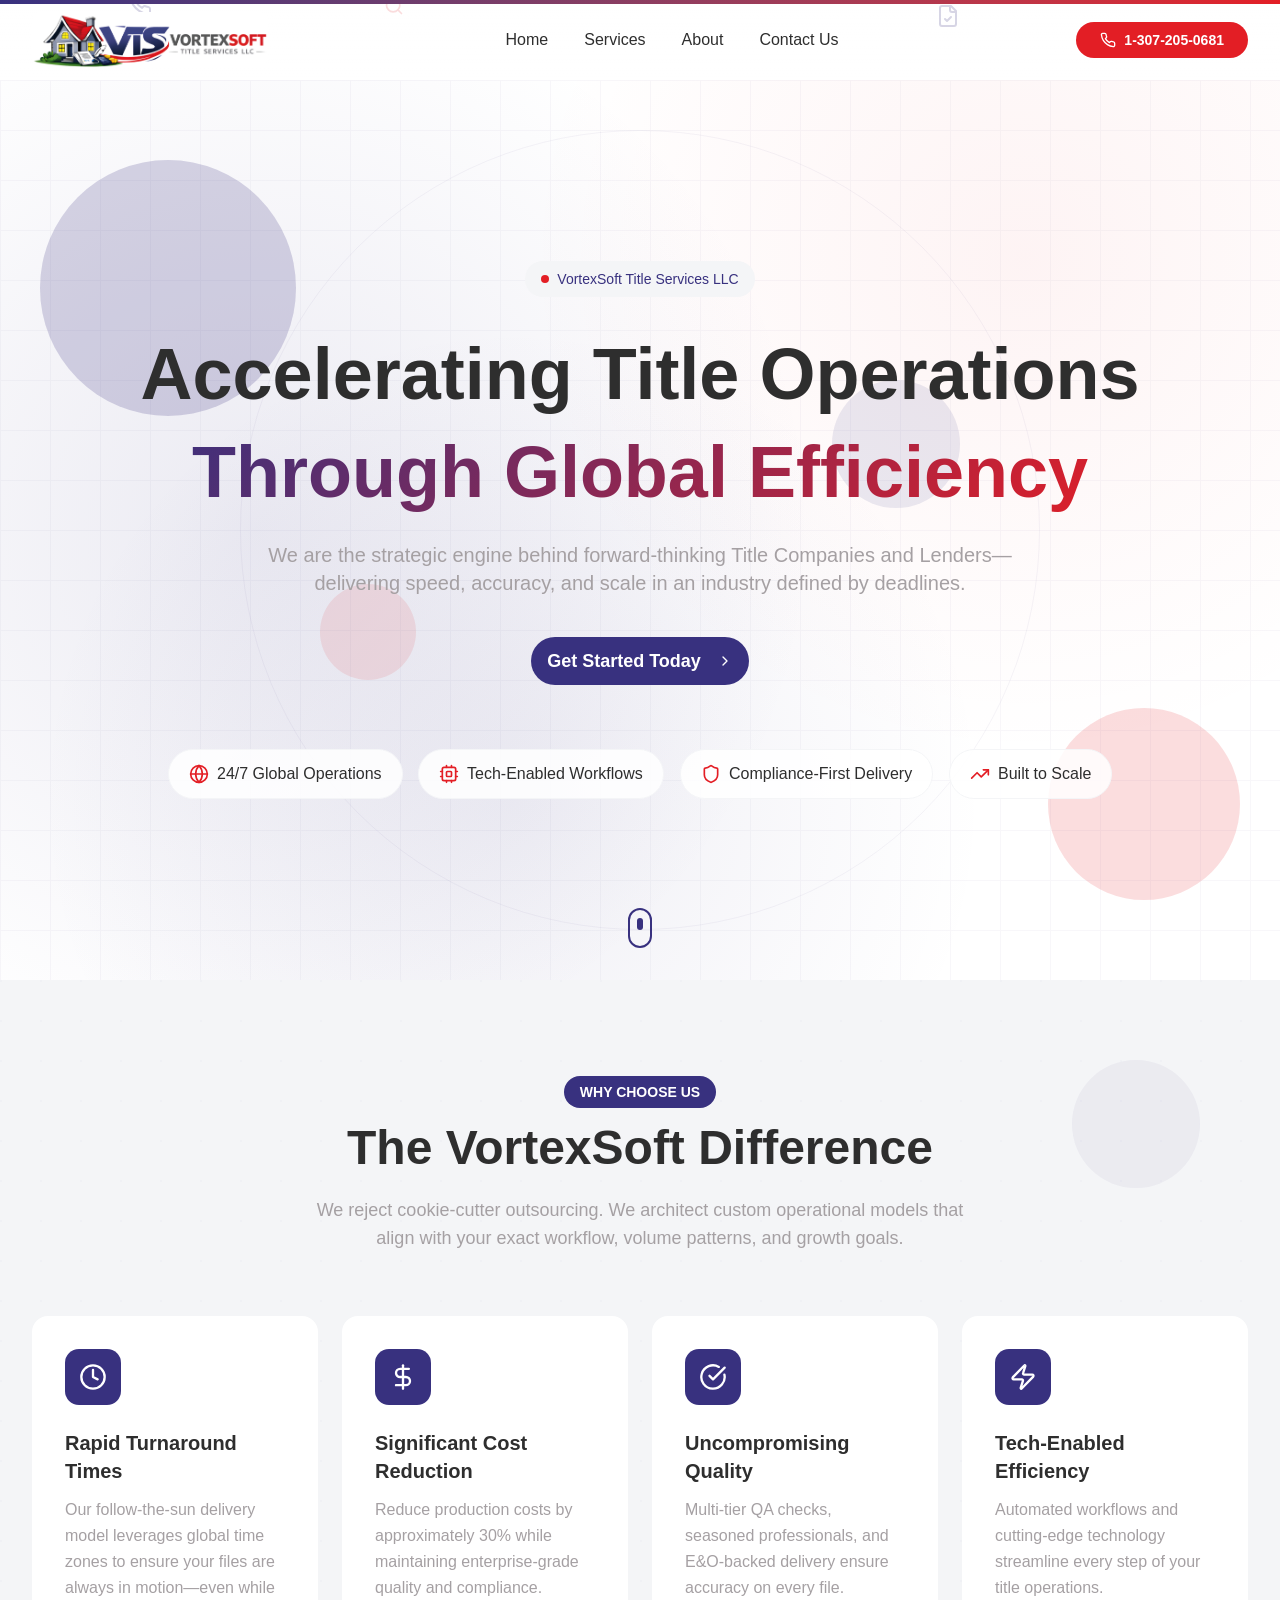
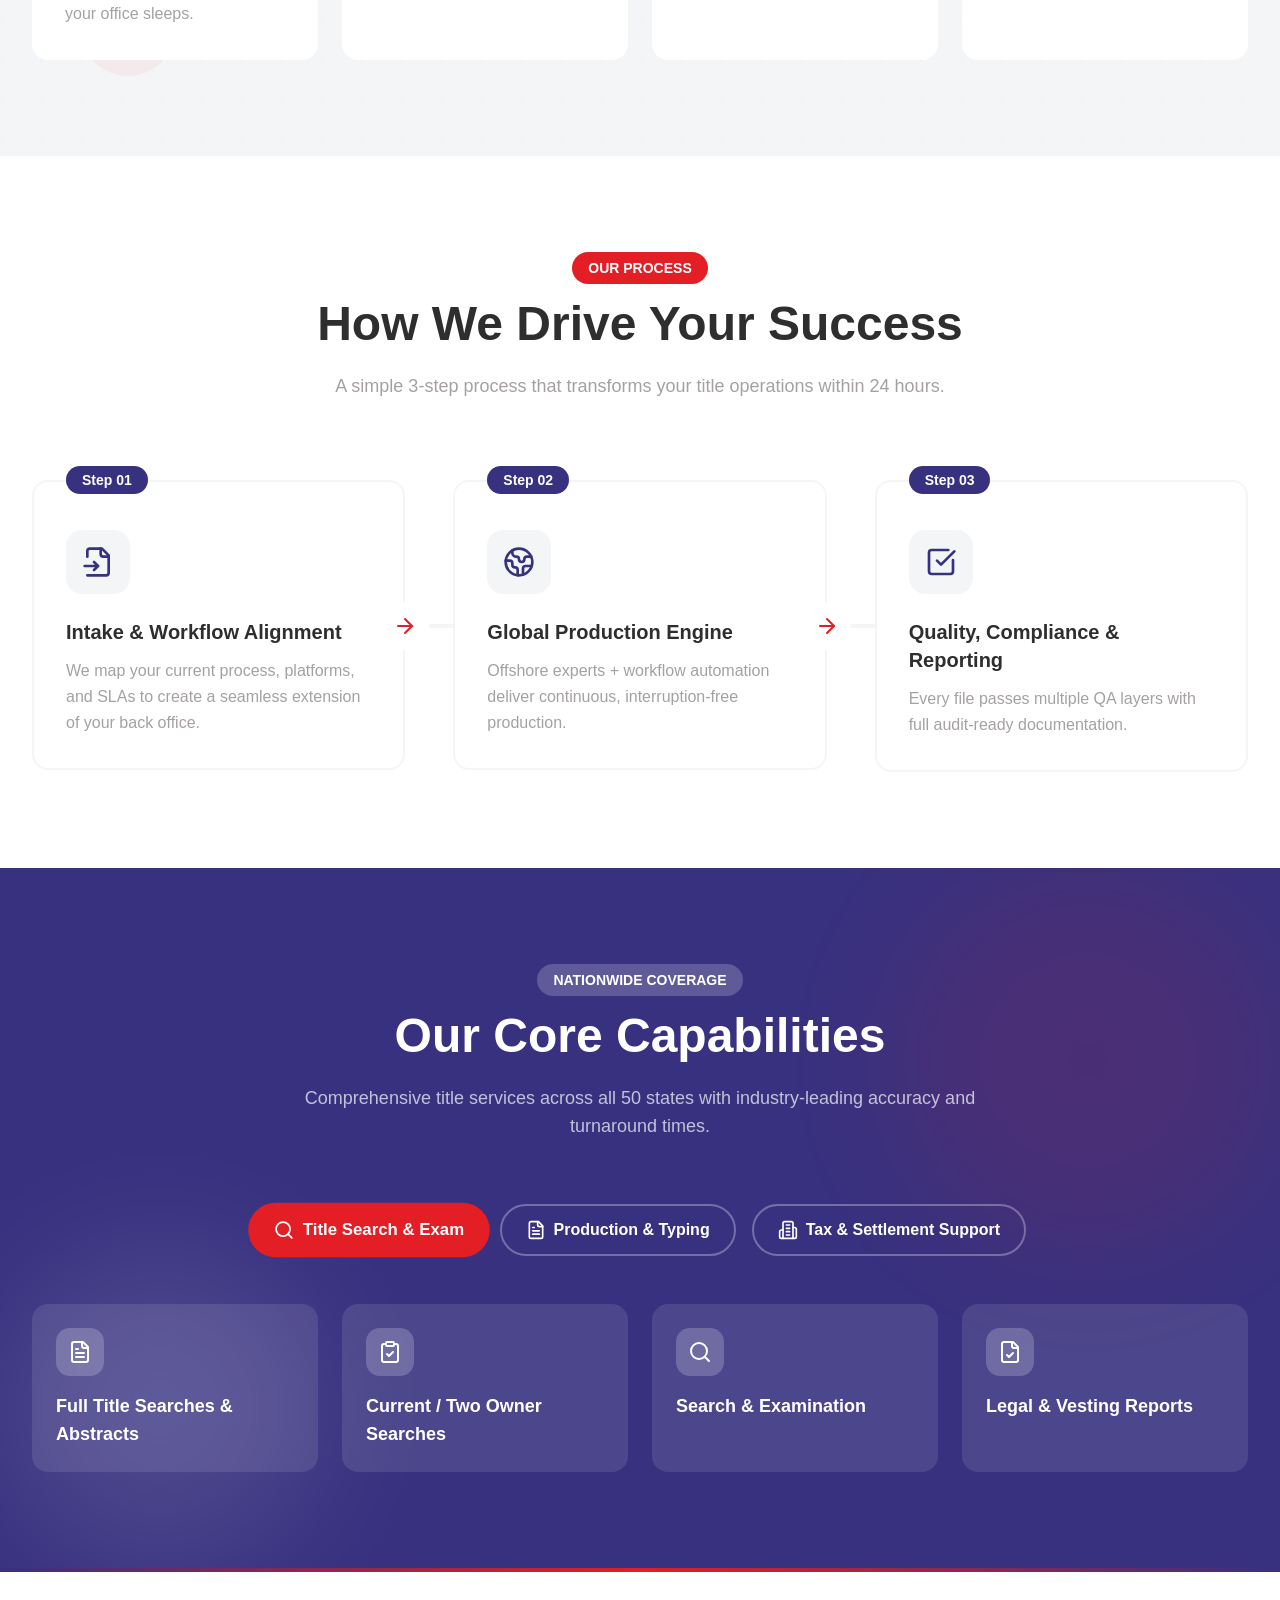
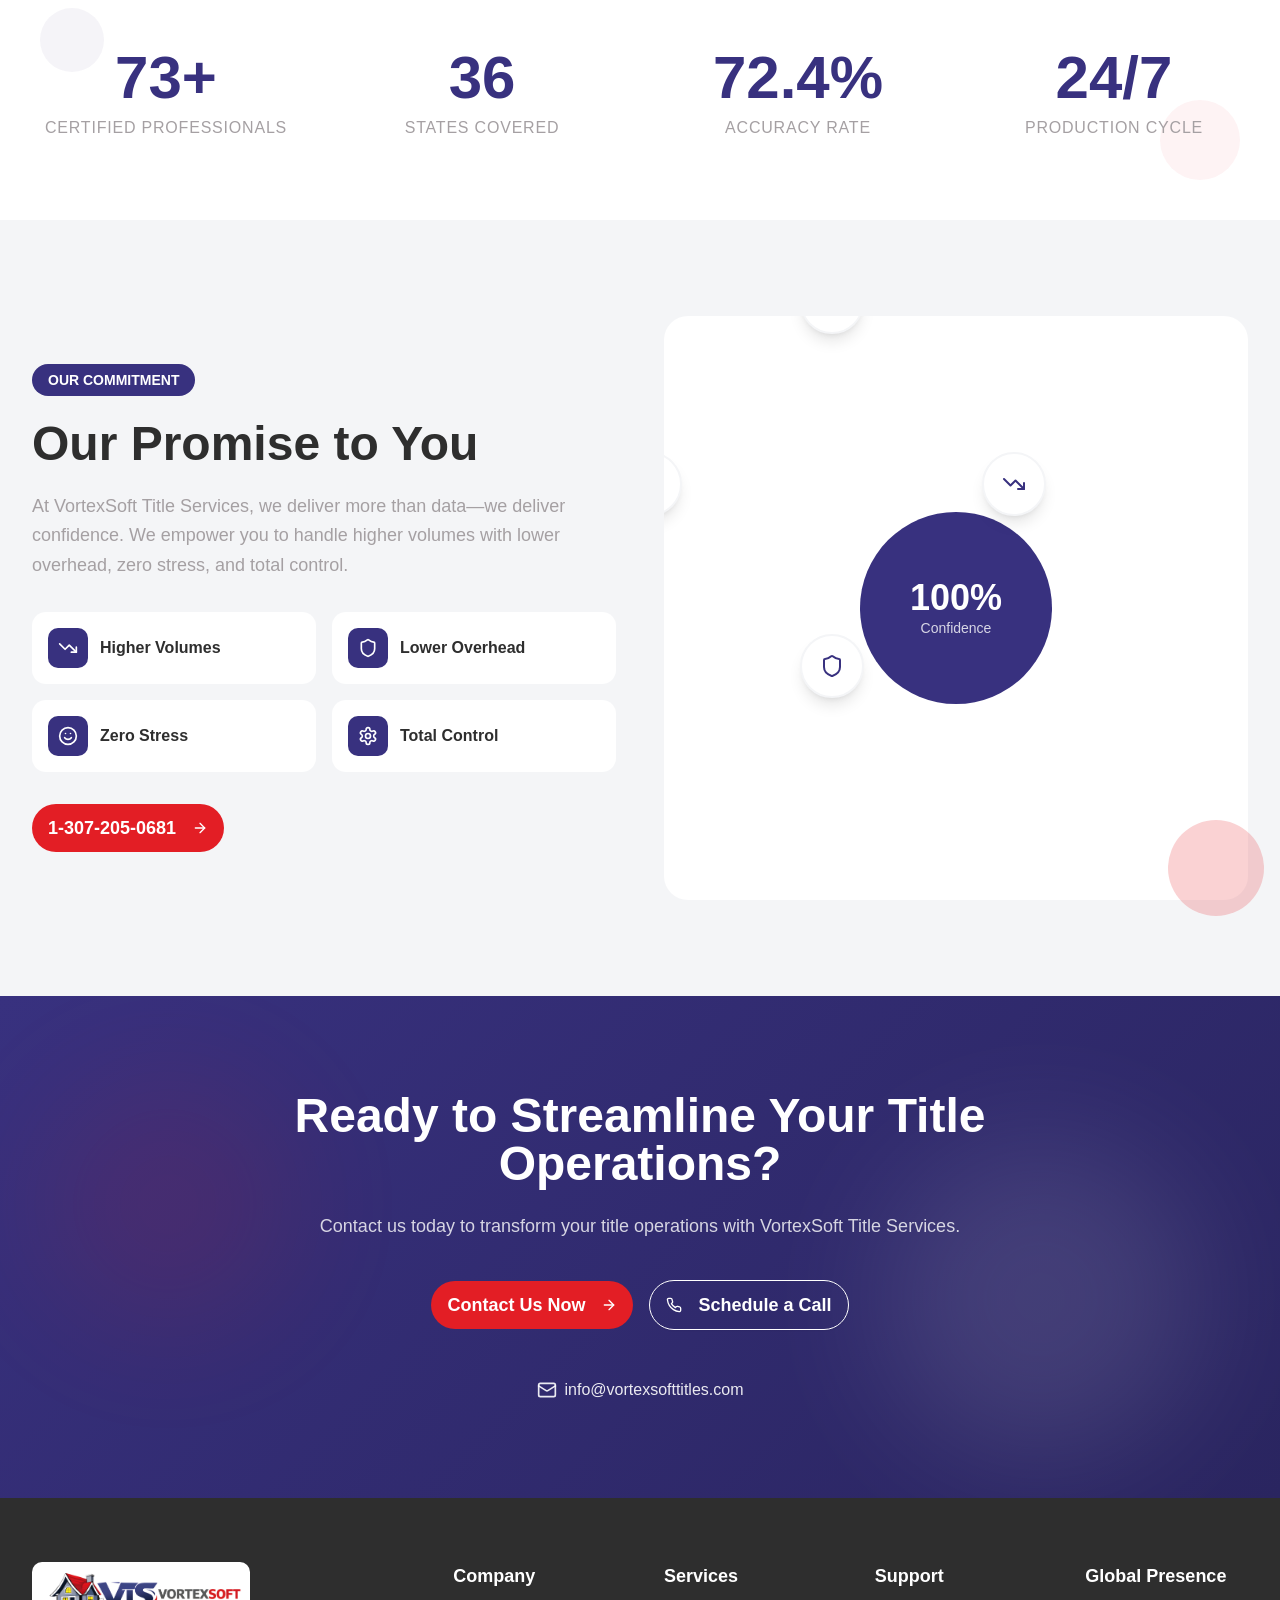
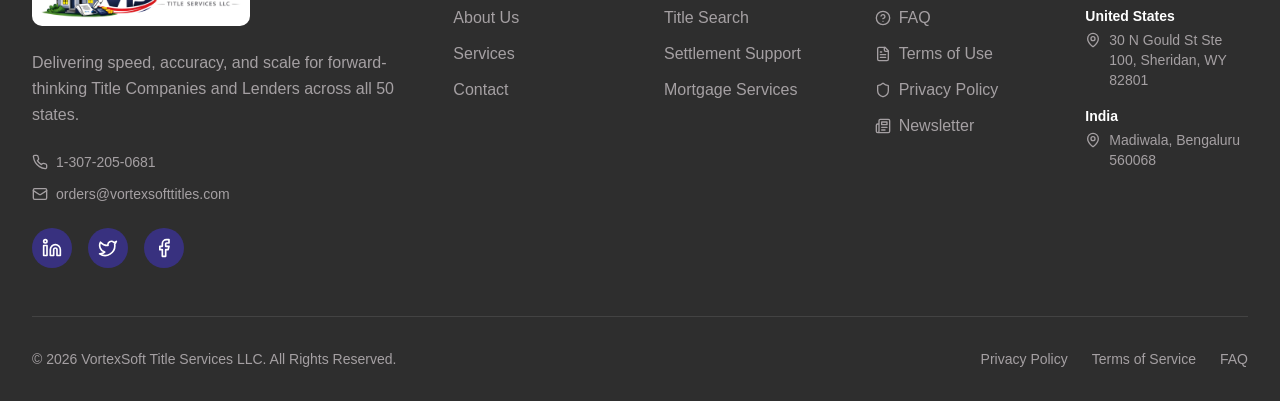
==== commit e005b014: "Add Secondary & Enterprise Group Services section (Healthcare BPO, AI, IT, Publishing, Financial, Ma" ====
--- a/index.html
+++ b/index.html
@@ -1 +1,175 @@
-<!DOCTYPE html><html lang="en"><head><meta charSet="utf-8"/><meta name="viewport" content="width=device-width, initial-scale=1"/><link rel="preload" as="image" href="/images/vts-20logo-20croped-20.jpg" fetchPriority="high"/><link rel="stylesheet" href="/_next/static/css/7cca8e2c5137bd71.css" data-precedence="next"/><link rel="stylesheet" href="/_next/static/css/7969a7bd69b81a4e.css" data-precedence="next"/><link rel="preload" as="script" fetchPriority="low" href="/_next/static/chunks/webpack-613bce94775aa4c2.js"/><script src="/_next/static/chunks/fd9d1056-c5913bfd2bb115c2.js" async=""></script><script src="/_next/static/chunks/23-4376a4c242103df3.js" async=""></script><script src="/_next/static/chunks/main-app-9d5892848d6a10f7.js" async=""></script><script src="/_next/static/chunks/531-c38c8d126d5b8cf1.js" async=""></script><script src="/_next/static/chunks/616-3f2c04735d9cdb0f.js" async=""></script><script src="/_next/static/chunks/app/page-44fe733a424d3cf2.js" async=""></script><script src="/_next/static/chunks/app/layout-6ffde5801aab3007.js" async=""></script><meta name="theme-color" content="#38317F"/><title>VortexSoft Title Services LLC</title><meta name="description" content="VortexSoft Title Services delivers speed, accuracy, and scale for Title Companies and Lenders. 24/7 Global Operations, Tech-Enabled Workflows, Compliance-First Delivery."/><meta name="keywords" content="title search,title services,mortgage services,title examination,settlement services"/><link rel="icon" href="/icon-light-32x32.png" media="(prefers-color-scheme: light)"/><link rel="icon" href="/icon-dark-32x32.png" media="(prefers-color-scheme: dark)"/><link rel="icon" href="/icon.svg" type="image/svg+xml"/><link rel="apple-touch-icon" href="/apple-icon.png"/><script type="application/ld+json">[{"@context":"https://schema.org","@type":"Organization","name":"VortexSoft Title Services LLC","url":"https://www.vortexsofttitles.com","logo":"https://www.vortexsofttitles.com/logo.png","sameAs":["https://www.linkedin.com/company/vortexsoft-title-services"]},{"@context":"https://schema.org","@type":"WebSite","name":"VortexSoft Title Services LLC","url":"https://www.vortexsofttitles.com/"}]</script><script src="/_next/static/chunks/polyfills-78c92fac7aa8fdd8.js" noModule=""></script></head><body class="font-sans antialiased"><main class="min-h-screen"><nav class="fixed top-0 left-0 right-0 z-50 transition-all duration-500 bg-gradient-to-b from-white/90 to-white/70 backdrop-blur-sm py-3"><div class="absolute inset-0 overflow-hidden pointer-events-none"><div class="absolute -top-2 left-[10%] transition-all duration-500 opacity-20"><svg xmlns="http://www.w3.org/2000/svg" width="24" height="24" viewBox="0 0 24 24" fill="none" stroke="currentColor" stroke-width="2" stroke-linecap="round" stroke-linejoin="round" class="lucide lucide-phone h-6 w-6 text-[#38317F] animate-float" style="animation-delay:0s"><path d="M22 16.92v3a2 2 0 0 1-2.18 2 19.79 19.79 0 0 1-8.63-3.07 19.5 19.5 0 0 1-6-6 19.79 19.79 0 0 1-3.07-8.67A2 2 0 0 1 4.11 2h3a2 2 0 0 1 2 1.72 12.84 12.84 0 0 0 .7 2.81 2 2 0 0 1-.45 2.11L8.09 9.91a16 16 0 0 0 6 6l1.27-1.27a2 2 0 0 1 2.11-.45 12.84 12.84 0 0 0 2.81.7A2 2 0 0 1 22 16.92z"></path></svg></div><div class="absolute -top-1 left-[30%] transition-all duration-500 opacity-15"><svg xmlns="http://www.w3.org/2000/svg" width="24" height="24" viewBox="0 0 24 24" fill="none" stroke="currentColor" stroke-width="2" stroke-linecap="round" stroke-linejoin="round" class="lucide lucide-search h-5 w-5 text-[#E31E25] animate-float" style="animation-delay:1s"><circle cx="11" cy="11" r="8"></circle><path d="m21 21-4.3-4.3"></path></svg></div><div class="absolute top-1 right-[25%] transition-all duration-500 opacity-20"><svg xmlns="http://www.w3.org/2000/svg" width="24" height="24" viewBox="0 0 24 24" fill="none" stroke="currentColor" stroke-width="2" stroke-linecap="round" stroke-linejoin="round" class="lucide lucide-file-check h-6 w-6 text-[#38317F] animate-float" style="animation-delay:2s"><path d="M15 2H6a2 2 0 0 0-2 2v16a2 2 0 0 0 2 2h12a2 2 0 0 0 2-2V7Z"></path><path d="M14 2v4a2 2 0 0 0 2 2h4"></path><path d="m9 15 2 2 4-4"></path></svg></div></div><div class="absolute top-0 left-0 right-0 h-1 bg-gradient-to-r from-[#38317F] via-[#E31E25] to-[#38317F] animate-gradient" style="background-size:200% 100%"></div><div class="mx-auto max-w-7xl px-4 sm:px-6 lg:px-8"><div class="flex items-center justify-between"><a class="flex items-center group relative" href="/"><div class="relative overflow-hidden rounded-lg"><img alt="VortexSoft Title Services LLC" fetchPriority="high" width="200" height="60" decoding="async" data-nimg="1" class="h-12 sm:h-14 w-auto object-contain transition-all duration-300 group-hover:scale-105" style="color:transparent" src="/images/vts-20logo-20croped-20.jpg"/><div class="absolute inset-0 bg-gradient-to-r from-transparent via-white/30 to-transparent -translate-x-full group-hover:translate-x-full transition-transform duration-700"></div></div></a><div class="hidden md:flex items-center gap-1"><a class="relative px-4 py-2 font-medium transition-all duration-300 rounded-full group text-[#38317F]" style="animation-delay:0ms" href="/"><span class="absolute inset-0 rounded-full transition-all duration-300 bg-[#38317F]/10"></span><span class="relative z-10">Home</span><span class="absolute bottom-0 left-1/2 -translate-x-1/2 w-1.5 h-1.5 rounded-full bg-[#E31E25] animate-pulse-scale"></span><span class="absolute bottom-1 left-1/2 h-0.5 bg-[#E31E25] transition-all duration-300 w-8 -translate-x-1/2"></span></a><a class="relative px-4 py-2 font-medium transition-all duration-300 rounded-full group text-[#2E2E2E] hover:text-[#38317F]" style="animation-delay:100ms" href="/services"><span class="absolute inset-0 rounded-full transition-all duration-300 bg-transparent group-hover:bg-[#38317F]/5"></span><span class="relative z-10">Services</span><span class="absolute bottom-1 left-1/2 h-0.5 bg-[#E31E25] transition-all duration-300 w-0 group-hover:w-8 -translate-x-1/2"></span></a><a class="relative px-4 py-2 font-medium transition-all duration-300 rounded-full group text-[#2E2E2E] hover:text-[#38317F]" style="animation-delay:200ms" href="/about"><span class="absolute inset-0 rounded-full transition-all duration-300 bg-transparent group-hover:bg-[#38317F]/5"></span><span class="relative z-10">About</span><span class="absolute bottom-1 left-1/2 h-0.5 bg-[#E31E25] transition-all duration-300 w-0 group-hover:w-8 -translate-x-1/2"></span></a><a class="relative px-4 py-2 font-medium transition-all duration-300 rounded-full group text-[#2E2E2E] hover:text-[#38317F]" style="animation-delay:300ms" href="/contact"><span class="absolute inset-0 rounded-full transition-all duration-300 bg-transparent group-hover:bg-[#38317F]/5"></span><span class="relative z-10">Contact Us</span><span class="absolute bottom-1 left-1/2 h-0.5 bg-[#E31E25] transition-all duration-300 w-0 group-hover:w-8 -translate-x-1/2"></span></a></div><div class="hidden md:flex items-center gap-4"><a href="/contact"><button data-slot="button" class="inline-flex items-center justify-center gap-2 whitespace-nowrap text-sm disabled:pointer-events-none disabled:opacity-50 [&amp;_svg]:pointer-events-none [&amp;_svg:not([class*=&#x27;size-&#x27;])]:size-4 shrink-0 [&amp;_svg]:shrink-0 outline-none focus-visible:border-ring focus-visible:ring-ring/50 focus-visible:ring-[3px] aria-invalid:ring-destructive/20 dark:aria-invalid:ring-destructive/40 aria-invalid:border-destructive bg-primary text-primary-foreground hover:bg-primary/90 h-9 has-[&gt;svg]:px-3 relative px-6 py-2 rounded-full font-semibold overflow-hidden group transition-all duration-300 hover:shadow-lg hover:shadow-[#E31E25]/30" style="background-color:#E31E25;color:#FFFFFF"><span class="absolute inset-0 bg-gradient-to-r from-transparent via-white/20 to-transparent -translate-x-full group-hover:translate-x-full transition-transform duration-500"></span><span class="relative flex items-center gap-2"><svg xmlns="http://www.w3.org/2000/svg" width="24" height="24" viewBox="0 0 24 24" fill="none" stroke="currentColor" stroke-width="2" stroke-linecap="round" stroke-linejoin="round" class="lucide lucide-phone h-4 w-4"><path d="M22 16.92v3a2 2 0 0 1-2.18 2 19.79 19.79 0 0 1-8.63-3.07 19.5 19.5 0 0 1-6-6 19.79 19.79 0 0 1-3.07-8.67A2 2 0 0 1 4.11 2h3a2 2 0 0 1 2 1.72 12.84 12.84 0 0 0 .7 2.81 2 2 0 0 1-.45 2.11L8.09 9.91a16 16 0 0 0 6 6l1.27-1.27a2 2 0 0 1 2.11-.45 12.84 12.84 0 0 0 2.81.7A2 2 0 0 1 22 16.92z"></path></svg>1-307-205-0681</span></button></a></div><button class="md:hidden p-2 rounded-lg transition-all duration-300 hover:bg-[#38317F]/10" style="color:#38317F"><div class="relative w-6 h-6"><svg xmlns="http://www.w3.org/2000/svg" width="24" height="24" viewBox="0 0 24 24" fill="none" stroke="currentColor" stroke-width="2" stroke-linecap="round" stroke-linejoin="round" class="lucide lucide-menu absolute inset-0 transition-all duration-300 opacity-100 rotate-0 scale-100"><line x1="4" x2="20" y1="12" y2="12"></line><line x1="4" x2="20" y1="6" y2="6"></line><line x1="4" x2="20" y1="18" y2="18"></line></svg><svg xmlns="http://www.w3.org/2000/svg" width="24" height="24" viewBox="0 0 24 24" fill="none" stroke="currentColor" stroke-width="2" stroke-linecap="round" stroke-linejoin="round" class="lucide lucide-x absolute inset-0 transition-all duration-300 opacity-0 -rotate-90 scale-0"><path d="M18 6 6 18"></path><path d="m6 6 12 12"></path></svg></div></button></div><div class="md:hidden overflow-hidden transition-all duration-500 ease-in-out max-h-0 opacity-0"><div class="pt-4 pb-4 border-t border-[#F4F5F7] mt-4"><div class="flex flex-col gap-2"><a class="font-medium py-3 px-4 rounded-xl transition-all duration-300 bg-[#38317F]/10 text-[#38317F]" style="animation-delay:0ms;transform:translateX(-20px);opacity:0;transition:all 0.3s ease 0ms" href="/">Home</a><a class="font-medium py-3 px-4 rounded-xl transition-all duration-300 text-[#2E2E2E] hover:bg-[#F4F5F7]" style="animation-delay:50ms;transform:translateX(-20px);opacity:0;transition:all 0.3s ease 50ms" href="/services">Services</a><a class="font-medium py-3 px-4 rounded-xl transition-all duration-300 text-[#2E2E2E] hover:bg-[#F4F5F7]" style="animation-delay:100ms;transform:translateX(-20px);opacity:0;transition:all 0.3s ease 100ms" href="/about">About</a><a class="font-medium py-3 px-4 rounded-xl transition-all duration-300 text-[#2E2E2E] hover:bg-[#F4F5F7]" style="animation-delay:150ms;transform:translateX(-20px);opacity:0;transition:all 0.3s ease 150ms" href="/contact">Contact Us</a><a href="/contact"><button data-slot="button" class="whitespace-nowrap text-sm transition-all disabled:pointer-events-none disabled:opacity-50 [&amp;_svg]:pointer-events-none [&amp;_svg:not([class*=&#x27;size-&#x27;])]:size-4 shrink-0 [&amp;_svg]:shrink-0 outline-none focus-visible:border-ring focus-visible:ring-ring/50 focus-visible:ring-[3px] aria-invalid:ring-destructive/20 dark:aria-invalid:ring-destructive/40 aria-invalid:border-destructive bg-primary text-primary-foreground hover:bg-primary/90 h-9 has-[&gt;svg]:px-3 mt-2 px-6 py-3 rounded-full font-semibold w-full flex items-center justify-center gap-2" style="background-color:#E31E25;color:#FFFFFF"><svg xmlns="http://www.w3.org/2000/svg" width="24" height="24" viewBox="0 0 24 24" fill="none" stroke="currentColor" stroke-width="2" stroke-linecap="round" stroke-linejoin="round" class="lucide lucide-phone h-4 w-4"><path d="M22 16.92v3a2 2 0 0 1-2.18 2 19.79 19.79 0 0 1-8.63-3.07 19.5 19.5 0 0 1-6-6 19.79 19.79 0 0 1-3.07-8.67A2 2 0 0 1 4.11 2h3a2 2 0 0 1 2 1.72 12.84 12.84 0 0 0 .7 2.81 2 2 0 0 1-.45 2.11L8.09 9.91a16 16 0 0 0 6 6l1.27-1.27a2 2 0 0 1 2.11-.45 12.84 12.84 0 0 0 2.81.7A2 2 0 0 1 22 16.92z"></path></svg>1-307-205-0681</button></a></div></div></div></div></nav><div class="h-16 sm:h-20"></div><section class="relative min-h-screen flex items-center justify-center overflow-hidden particle-bg" style="background-color:#FFFFFF"><div class="absolute inset-0 overflow-hidden pointer-events-none"><div class="absolute top-20 left-10 w-64 h-64 rounded-full opacity-20 animate-float-slow" style="background-color:#38317F;animation-delay:0s"></div><div class="absolute bottom-20 right-10 w-48 h-48 rounded-full opacity-15 animate-float-reverse" style="background-color:#E31E25;animation-delay:2s"></div><div class="absolute top-1/3 right-1/4 w-32 h-32 rounded-full opacity-10 animate-float" style="background-color:#38317F;animation-delay:4s"></div><div class="absolute bottom-1/3 left-1/4 w-24 h-24 rounded-full opacity-10 animate-float-slow" style="background-color:#E31E25;animation-delay:1s"></div><div class="absolute top-1/2 left-1/2 -translate-x-1/2 -translate-y-1/2 w-[800px] h-[800px] rounded-full border opacity-5 animate-rotate-slow" style="border-color:#38317F"></div><div class="absolute inset-0 opacity-[0.03]" style="background-image:linear-gradient(#38317F 1px, transparent 1px), linear-gradient(90deg, #38317F 1px, transparent 1px);background-size:50px 50px"></div></div><div class="relative z-10 mx-auto max-w-7xl px-4 sm:px-6 lg:px-8 py-32"><div class="text-center"><div class="inline-flex items-center gap-2 px-4 py-2 rounded-full mb-8 transition-all duration-700 opacity-0 translate-y-4" style="background-color:#F4F5F7"><span class="w-2 h-2 rounded-full animate-pulse" style="background-color:#E31E25"></span><span style="color:#38317F" class="font-medium text-sm">VortexSoft Title Services LLC</span></div><h1 class="text-4xl sm:text-5xl md:text-6xl lg:text-7xl font-bold leading-tight mb-6 transition-all duration-700 delay-100 opacity-0 translate-y-4" style="color:#2E2E2E"><span class="block animate-slide-down" style="animation-delay:0.2s">Accelerating Title Operations</span><span class="block mt-2 bg-clip-text text-transparent animate-gradient" style="background-image:linear-gradient(135deg, #38317F 0%, #E31E25 50%, #38317F 100%);background-size:200% 200%">Through Global Efficiency</span></h1><p class="max-w-3xl mx-auto text-lg sm:text-xl mb-10 transition-all duration-700 delay-200 opacity-0 translate-y-4" style="color:#A5A0A3;animation-delay:0.4s">We are the strategic engine behind forward-thinking Title Companies and Lenders—delivering speed, accuracy, and scale in an industry defined by deadlines.</p><div class="flex flex-col sm:flex-row items-center justify-center gap-4 mb-16 transition-all duration-700 delay-300 opacity-0 translate-y-4"><a href="/contact"><button data-slot="button" class="inline-flex items-center justify-center gap-2 whitespace-nowrap disabled:pointer-events-none disabled:opacity-50 [&amp;_svg]:pointer-events-none [&amp;_svg:not([class*=&#x27;size-&#x27;])]:size-4 shrink-0 [&amp;_svg]:shrink-0 outline-none focus-visible:border-ring focus-visible:ring-ring/50 focus-visible:ring-[3px] aria-invalid:ring-destructive/20 dark:aria-invalid:ring-destructive/40 aria-invalid:border-destructive bg-primary text-primary-foreground hover:bg-primary/90 h-10 has-[&gt;svg]:px-4 px-8 py-6 text-lg rounded-full font-semibold transition-all duration-300 hover:scale-105 animate-pulse-glow hover-glow" style="background-color:#38317F;color:#FFFFFF">Get Started Today<svg xmlns="http://www.w3.org/2000/svg" width="24" height="24" viewBox="0 0 24 24" fill="none" stroke="currentColor" stroke-width="2" stroke-linecap="round" stroke-linejoin="round" class="lucide lucide-chevron-right ml-2 h-5 w-5"><path d="m9 18 6-6-6-6"></path></svg></button></a></div><div class="flex flex-wrap justify-center gap-4 transition-all duration-700 delay-400 opacity-0 translate-y-4"><div class="flex items-center gap-2 px-5 py-3 rounded-full glass border transition-all duration-300 hover:scale-105 hover-lift hover-border-glow " style="border-color:#F4F5F7;animation-delay:150ms"><svg xmlns="http://www.w3.org/2000/svg" width="24" height="24" viewBox="0 0 24 24" fill="none" stroke="currentColor" stroke-width="2" stroke-linecap="round" stroke-linejoin="round" class="lucide lucide-globe h-5 w-5 transition-transform duration-300 group-hover:rotate-12" style="color:#E31E25"><circle cx="12" cy="12" r="10"></circle><path d="M12 2a14.5 14.5 0 0 0 0 20 14.5 14.5 0 0 0 0-20"></path><path d="M2 12h20"></path></svg><span class="font-medium" style="color:#2E2E2E">24/7 Global Operations</span></div><div class="flex items-center gap-2 px-5 py-3 rounded-full glass border transition-all duration-300 hover:scale-105 hover-lift hover-border-glow " style="border-color:#F4F5F7;animation-delay:300ms"><svg xmlns="http://www.w3.org/2000/svg" width="24" height="24" viewBox="0 0 24 24" fill="none" stroke="currentColor" stroke-width="2" stroke-linecap="round" stroke-linejoin="round" class="lucide lucide-cpu h-5 w-5 transition-transform duration-300 group-hover:rotate-12" style="color:#E31E25"><rect width="16" height="16" x="4" y="4" rx="2"></rect><rect width="6" height="6" x="9" y="9" rx="1"></rect><path d="M15 2v2"></path><path d="M15 20v2"></path><path d="M2 15h2"></path><path d="M2 9h2"></path><path d="M20 15h2"></path><path d="M20 9h2"></path><path d="M9 2v2"></path><path d="M9 20v2"></path></svg><span class="font-medium" style="color:#2E2E2E">Tech-Enabled Workflows</span></div><div class="flex items-center gap-2 px-5 py-3 rounded-full glass border transition-all duration-300 hover:scale-105 hover-lift hover-border-glow " style="border-color:#F4F5F7;animation-delay:450ms"><svg xmlns="http://www.w3.org/2000/svg" width="24" height="24" viewBox="0 0 24 24" fill="none" stroke="currentColor" stroke-width="2" stroke-linecap="round" stroke-linejoin="round" class="lucide lucide-shield h-5 w-5 transition-transform duration-300 group-hover:rotate-12" style="color:#E31E25"><path d="M20 13c0 5-3.5 7.5-7.66 8.95a1 1 0 0 1-.67-.01C7.5 20.5 4 18 4 13V6a1 1 0 0 1 1-1c2 0 4.5-1.2 6.24-2.72a1.17 1.17 0 0 1 1.52 0C14.51 3.81 17 5 19 5a1 1 0 0 1 1 1z"></path></svg><span class="font-medium" style="color:#2E2E2E">Compliance-First Delivery</span></div><div class="flex items-center gap-2 px-5 py-3 rounded-full glass border transition-all duration-300 hover:scale-105 hover-lift hover-border-glow " style="border-color:#F4F5F7;animation-delay:600ms"><svg xmlns="http://www.w3.org/2000/svg" width="24" height="24" viewBox="0 0 24 24" fill="none" stroke="currentColor" stroke-width="2" stroke-linecap="round" stroke-linejoin="round" class="lucide lucide-trending-up h-5 w-5 transition-transform duration-300 group-hover:rotate-12" style="color:#E31E25"><polyline points="22 7 13.5 15.5 8.5 10.5 2 17"></polyline><polyline points="16 7 22 7 22 13"></polyline></svg><span class="font-medium" style="color:#2E2E2E">Built to Scale</span></div></div></div></div><div class="absolute bottom-8 left-1/2 -translate-x-1/2 animate-bounce"><div class="w-6 h-10 rounded-full border-2 flex justify-center pt-2 animate-border-glow" style="border-color:#38317F"><div class="w-1.5 h-3 rounded-full animate-pulse" style="background-color:#38317F"></div></div></div></section><section class="py-24 relative overflow-hidden" style="background-color:#F4F5F7"><div class="absolute inset-0 opacity-[0.02]" style="background-image:radial-gradient(circle at 1px 1px, #38317F 1px, transparent 0);background-size:40px 40px"></div><div class="absolute inset-0 overflow-hidden pointer-events-none"><div class="absolute top-20 right-20 w-32 h-32 rounded-full opacity-5 animate-float-slow" style="background-color:#38317F"></div><div class="absolute bottom-20 left-20 w-24 h-24 rounded-full opacity-5 animate-float-reverse" style="background-color:#E31E25"></div></div><div class="relative z-10 mx-auto max-w-7xl px-4 sm:px-6 lg:px-8"><div class="text-center mb-16"><span class="inline-block px-4 py-1.5 rounded-full text-sm font-semibold mb-4 transition-all duration-700 opacity-0 translate-y-4" style="background-color:#38317F;color:#FFFFFF">WHY CHOOSE US</span><h2 class="text-3xl sm:text-4xl md:text-5xl font-bold mb-6 transition-all duration-700 delay-100 opacity-0 translate-y-4" style="color:#2E2E2E">The VortexSoft Difference</h2><p class="max-w-2xl mx-auto text-lg transition-all duration-700 delay-200 opacity-0 translate-y-4" style="color:#A5A0A3">We reject cookie-cutter outsourcing. We architect custom operational models that align with your exact workflow, volume patterns, and growth goals.</p></div><div class="grid grid-cols-1 md:grid-cols-2 lg:grid-cols-4 gap-6"><div class="group relative p-8 rounded-2xl transition-all duration-700 hover-lift hover-border-glow border border-transparent opacity-0 translate-y-8" style="background-color:#FFFFFF;animation-delay:150ms"><div class="w-14 h-14 rounded-xl flex items-center justify-center mb-6 transition-all duration-300 group-hover:scale-110 group-hover:rotate-6" style="background-color:#38317F"><svg xmlns="http://www.w3.org/2000/svg" width="24" height="24" viewBox="0 0 24 24" fill="none" stroke="currentColor" stroke-width="2" stroke-linecap="round" stroke-linejoin="round" class="lucide lucide-clock h-7 w-7" style="color:#FFFFFF"><circle cx="12" cy="12" r="10"></circle><polyline points="12 6 12 12 16 14"></polyline></svg></div><h3 class="text-xl font-bold mb-3 transition-colors duration-300 group-hover:text-[#38317F]" style="color:#2E2E2E">Rapid Turnaround Times</h3><p style="color:#A5A0A3" class="leading-relaxed">Our follow-the-sun delivery model leverages global time zones to ensure your files are always in motion—even while your office sleeps.</p><div class="absolute bottom-0 left-0 right-0 h-1 rounded-b-2xl transition-all duration-300 opacity-0 group-hover:opacity-100" style="background-color:#E31E25"></div></div><div class="group relative p-8 rounded-2xl transition-all duration-700 hover-lift hover-border-glow border border-transparent opacity-0 translate-y-8" style="background-color:#FFFFFF;animation-delay:300ms"><div class="w-14 h-14 rounded-xl flex items-center justify-center mb-6 transition-all duration-300 group-hover:scale-110 group-hover:rotate-6" style="background-color:#38317F"><svg xmlns="http://www.w3.org/2000/svg" width="24" height="24" viewBox="0 0 24 24" fill="none" stroke="currentColor" stroke-width="2" stroke-linecap="round" stroke-linejoin="round" class="lucide lucide-dollar-sign h-7 w-7" style="color:#FFFFFF"><line x1="12" x2="12" y1="2" y2="22"></line><path d="M17 5H9.5a3.5 3.5 0 0 0 0 7h5a3.5 3.5 0 0 1 0 7H6"></path></svg></div><h3 class="text-xl font-bold mb-3 transition-colors duration-300 group-hover:text-[#38317F]" style="color:#2E2E2E">Significant Cost Reduction</h3><p style="color:#A5A0A3" class="leading-relaxed">Reduce production costs by approximately 30% while maintaining enterprise-grade quality and compliance.</p><div class="absolute bottom-0 left-0 right-0 h-1 rounded-b-2xl transition-all duration-300 opacity-0 group-hover:opacity-100" style="background-color:#E31E25"></div></div><div class="group relative p-8 rounded-2xl transition-all duration-700 hover-lift hover-border-glow border border-transparent opacity-0 translate-y-8" style="background-color:#FFFFFF;animation-delay:450ms"><div class="w-14 h-14 rounded-xl flex items-center justify-center mb-6 transition-all duration-300 group-hover:scale-110 group-hover:rotate-6" style="background-color:#38317F"><svg xmlns="http://www.w3.org/2000/svg" width="24" height="24" viewBox="0 0 24 24" fill="none" stroke="currentColor" stroke-width="2" stroke-linecap="round" stroke-linejoin="round" class="lucide lucide-circle-check-big h-7 w-7" style="color:#FFFFFF"><path d="M21.801 10A10 10 0 1 1 17 3.335"></path><path d="m9 11 3 3L22 4"></path></svg></div><h3 class="text-xl font-bold mb-3 transition-colors duration-300 group-hover:text-[#38317F]" style="color:#2E2E2E">Uncompromising Quality</h3><p style="color:#A5A0A3" class="leading-relaxed">Multi-tier QA checks, seasoned professionals, and E&amp;O-backed delivery ensure accuracy on every file.</p><div class="absolute bottom-0 left-0 right-0 h-1 rounded-b-2xl transition-all duration-300 opacity-0 group-hover:opacity-100" style="background-color:#E31E25"></div></div><div class="group relative p-8 rounded-2xl transition-all duration-700 hover-lift hover-border-glow border border-transparent opacity-0 translate-y-8" style="background-color:#FFFFFF;animation-delay:600ms"><div class="w-14 h-14 rounded-xl flex items-center justify-center mb-6 transition-all duration-300 group-hover:scale-110 group-hover:rotate-6" style="background-color:#38317F"><svg xmlns="http://www.w3.org/2000/svg" width="24" height="24" viewBox="0 0 24 24" fill="none" stroke="currentColor" stroke-width="2" stroke-linecap="round" stroke-linejoin="round" class="lucide lucide-zap h-7 w-7" style="color:#FFFFFF"><path d="M4 14a1 1 0 0 1-.78-1.63l9.9-10.2a.5.5 0 0 1 .86.46l-1.92 6.02A1 1 0 0 0 13 10h7a1 1 0 0 1 .78 1.63l-9.9 10.2a.5.5 0 0 1-.86-.46l1.92-6.02A1 1 0 0 0 11 14z"></path></svg></div><h3 class="text-xl font-bold mb-3 transition-colors duration-300 group-hover:text-[#38317F]" style="color:#2E2E2E">Tech-Enabled Efficiency</h3><p style="color:#A5A0A3" class="leading-relaxed">Automated workflows and cutting-edge technology streamline every step of your title operations.</p><div class="absolute bottom-0 left-0 right-0 h-1 rounded-b-2xl transition-all duration-300 opacity-0 group-hover:opacity-100" style="background-color:#E31E25"></div></div></div></div></section><section class="py-24 relative overflow-hidden" style="background-color:#FFFFFF"><div class="mx-auto max-w-7xl px-4 sm:px-6 lg:px-8"><div class="text-center mb-20"><span class="inline-block px-4 py-1.5 rounded-full text-sm font-semibold mb-4 transition-all duration-700 opacity-0 translate-y-4" style="background-color:#E31E25;color:#FFFFFF">OUR PROCESS</span><h2 class="text-3xl sm:text-4xl md:text-5xl font-bold mb-6 transition-all duration-700 delay-100 opacity-0 translate-y-4" style="color:#2E2E2E">How We Drive Your Success</h2><p class="max-w-2xl mx-auto text-lg transition-all duration-700 delay-200 opacity-0 translate-y-4" style="color:#A5A0A3">A simple 3-step process that transforms your title operations within 24 hours.</p></div><div class="relative"><div class="hidden lg:block absolute top-1/2 left-0 right-0 h-1 -translate-y-1/2" style="background-color:#F4F5F7"></div><div class="grid grid-cols-1 lg:grid-cols-3 gap-8 lg:gap-12"><div class="relative group transition-all duration-700 opacity-0 translate-y-8" style="transition-delay:300ms"><div class="relative z-10 p-8 rounded-2xl border-2 transition-all duration-300 group-hover:border-[#38317F] hover-lift" style="background-color:#FFFFFF;border-color:#F4F5F7"><div class="absolute -top-4 left-8 px-4 py-1 rounded-full text-sm font-bold" style="background-color:#38317F;color:#FFFFFF">Step <!-- -->01</div><div class="w-16 h-16 rounded-2xl flex items-center justify-center mb-6 mt-4 transition-all duration-300 group-hover:scale-110" style="background-color:#F4F5F7"><svg xmlns="http://www.w3.org/2000/svg" width="24" height="24" viewBox="0 0 24 24" fill="none" stroke="currentColor" stroke-width="2" stroke-linecap="round" stroke-linejoin="round" class="lucide lucide-file-input h-8 w-8" style="color:#38317F"><path d="M4 22h14a2 2 0 0 0 2-2V7l-5-5H6a2 2 0 0 0-2 2v4"></path><path d="M14 2v4a2 2 0 0 0 2 2h4"></path><path d="M2 15h10"></path><path d="m9 18 3-3-3-3"></path></svg></div><h3 class="text-xl font-bold mb-3" style="color:#2E2E2E">Intake &amp; Workflow Alignment</h3><p style="color:#A5A0A3" class="leading-relaxed">We map your current process, platforms, and SLAs to create a seamless extension of your back office.</p></div><div class="hidden lg:flex absolute top-1/2 -right-6 -translate-y-1/2 z-20"><div class="w-12 h-12 rounded-full flex items-center justify-center" style="background-color:#FFFFFF"><svg xmlns="http://www.w3.org/2000/svg" width="24" height="24" viewBox="0 0 24 24" fill="none" stroke="currentColor" stroke-width="2" stroke-linecap="round" stroke-linejoin="round" class="lucide lucide-arrow-right h-6 w-6" style="color:#E31E25"><path d="M5 12h14"></path><path d="m12 5 7 7-7 7"></path></svg></div></div></div><div class="relative group transition-all duration-700 opacity-0 translate-y-8" style="transition-delay:450ms"><div class="relative z-10 p-8 rounded-2xl border-2 transition-all duration-300 group-hover:border-[#38317F] hover-lift" style="background-color:#FFFFFF;border-color:#F4F5F7"><div class="absolute -top-4 left-8 px-4 py-1 rounded-full text-sm font-bold" style="background-color:#38317F;color:#FFFFFF">Step <!-- -->02</div><div class="w-16 h-16 rounded-2xl flex items-center justify-center mb-6 mt-4 transition-all duration-300 group-hover:scale-110" style="background-color:#F4F5F7"><svg xmlns="http://www.w3.org/2000/svg" width="24" height="24" viewBox="0 0 24 24" fill="none" stroke="currentColor" stroke-width="2" stroke-linecap="round" stroke-linejoin="round" class="lucide lucide-earth h-8 w-8" style="color:#38317F"><path d="M21.54 15H17a2 2 0 0 0-2 2v4.54"></path><path d="M7 3.34V5a3 3 0 0 0 3 3a2 2 0 0 1 2 2c0 1.1.9 2 2 2a2 2 0 0 0 2-2c0-1.1.9-2 2-2h3.17"></path><path d="M11 21.95V18a2 2 0 0 0-2-2a2 2 0 0 1-2-2v-1a2 2 0 0 0-2-2H2.05"></path><circle cx="12" cy="12" r="10"></circle></svg></div><h3 class="text-xl font-bold mb-3" style="color:#2E2E2E">Global Production Engine</h3><p style="color:#A5A0A3" class="leading-relaxed">Offshore experts + workflow automation deliver continuous, interruption-free production.</p></div><div class="hidden lg:flex absolute top-1/2 -right-6 -translate-y-1/2 z-20"><div class="w-12 h-12 rounded-full flex items-center justify-center" style="background-color:#FFFFFF"><svg xmlns="http://www.w3.org/2000/svg" width="24" height="24" viewBox="0 0 24 24" fill="none" stroke="currentColor" stroke-width="2" stroke-linecap="round" stroke-linejoin="round" class="lucide lucide-arrow-right h-6 w-6" style="color:#E31E25"><path d="M5 12h14"></path><path d="m12 5 7 7-7 7"></path></svg></div></div></div><div class="relative group transition-all duration-700 opacity-0 translate-y-8" style="transition-delay:600ms"><div class="relative z-10 p-8 rounded-2xl border-2 transition-all duration-300 group-hover:border-[#38317F] hover-lift" style="background-color:#FFFFFF;border-color:#F4F5F7"><div class="absolute -top-4 left-8 px-4 py-1 rounded-full text-sm font-bold" style="background-color:#38317F;color:#FFFFFF">Step <!-- -->03</div><div class="w-16 h-16 rounded-2xl flex items-center justify-center mb-6 mt-4 transition-all duration-300 group-hover:scale-110" style="background-color:#F4F5F7"><svg xmlns="http://www.w3.org/2000/svg" width="24" height="24" viewBox="0 0 24 24" fill="none" stroke="currentColor" stroke-width="2" stroke-linecap="round" stroke-linejoin="round" class="lucide lucide-square-check-big h-8 w-8" style="color:#38317F"><path d="M21 10.5V19a2 2 0 0 1-2 2H5a2 2 0 0 1-2-2V5a2 2 0 0 1 2-2h12.5"></path><path d="m9 11 3 3L22 4"></path></svg></div><h3 class="text-xl font-bold mb-3" style="color:#2E2E2E">Quality, Compliance &amp; Reporting</h3><p style="color:#A5A0A3" class="leading-relaxed">Every file passes multiple QA layers with full audit-ready documentation.</p></div></div></div></div></div></section><section class="py-24 relative overflow-hidden" style="background-color:#38317F"><div class="absolute inset-0 overflow-hidden pointer-events-none"><div class="absolute top-0 right-0 w-96 h-96 rounded-full opacity-10 blur-3xl" style="background-color:#E31E25"></div><div class="absolute bottom-0 left-0 w-80 h-80 rounded-full opacity-10 blur-3xl" style="background-color:#FFFFFF"></div></div><div class="relative z-10 mx-auto max-w-7xl px-4 sm:px-6 lg:px-8"><div class="text-center mb-16"><span class="inline-block px-4 py-1.5 rounded-full text-sm font-semibold mb-4 transition-all duration-700 opacity-0 translate-y-4" style="background-color:rgba(255,255,255,0.2);color:#FFFFFF">NATIONWIDE COVERAGE</span><h2 class="text-3xl sm:text-4xl md:text-5xl font-bold mb-6 transition-all duration-700 delay-100 opacity-0 translate-y-4" style="color:#FFFFFF">Our Core Capabilities</h2><p class="max-w-2xl mx-auto text-lg transition-all duration-700 delay-200 opacity-0 translate-y-4" style="color:rgba(255,255,255,0.7)">Comprehensive title services across all 50 states with industry-leading accuracy and turnaround times.</p></div><div class="flex flex-wrap justify-center gap-4 mb-12 transition-all duration-700 delay-300 opacity-0 translate-y-4"><button class="flex items-center gap-2 px-6 py-3 rounded-full font-semibold transition-all duration-300 scale-105" style="background-color:#E31E25;color:#FFFFFF;border:none"><svg xmlns="http://www.w3.org/2000/svg" width="24" height="24" viewBox="0 0 24 24" fill="none" stroke="currentColor" stroke-width="2" stroke-linecap="round" stroke-linejoin="round" class="lucide lucide-search h-5 w-5"><circle cx="11" cy="11" r="8"></circle><path d="m21 21-4.3-4.3"></path></svg>Title Search &amp; Exam</button><button class="flex items-center gap-2 px-6 py-3 rounded-full font-semibold transition-all duration-300 hover:bg-white/20" style="background-color:transparent;color:#FFFFFF;border:2px solid rgba(255,255,255,0.3)"><svg xmlns="http://www.w3.org/2000/svg" width="24" height="24" viewBox="0 0 24 24" fill="none" stroke="currentColor" stroke-width="2" stroke-linecap="round" stroke-linejoin="round" class="lucide lucide-file-text h-5 w-5"><path d="M15 2H6a2 2 0 0 0-2 2v16a2 2 0 0 0 2 2h12a2 2 0 0 0 2-2V7Z"></path><path d="M14 2v4a2 2 0 0 0 2 2h4"></path><path d="M10 9H8"></path><path d="M16 13H8"></path><path d="M16 17H8"></path></svg>Production &amp; Typing</button><button class="flex items-center gap-2 px-6 py-3 rounded-full font-semibold transition-all duration-300 hover:bg-white/20" style="background-color:transparent;color:#FFFFFF;border:2px solid rgba(255,255,255,0.3)"><svg xmlns="http://www.w3.org/2000/svg" width="24" height="24" viewBox="0 0 24 24" fill="none" stroke="currentColor" stroke-width="2" stroke-linecap="round" stroke-linejoin="round" class="lucide lucide-building2 h-5 w-5"><path d="M6 22V4a2 2 0 0 1 2-2h8a2 2 0 0 1 2 2v18Z"></path><path d="M6 12H4a2 2 0 0 0-2 2v6a2 2 0 0 0 2 2h2"></path><path d="M18 9h2a2 2 0 0 1 2 2v9a2 2 0 0 1-2 2h-2"></path><path d="M10 6h4"></path><path d="M10 10h4"></path><path d="M10 14h4"></path><path d="M10 18h4"></path></svg>Tax &amp; Settlement Support</button></div><div class="grid grid-cols-1 sm:grid-cols-2 lg:grid-cols-4 gap-6 transition-all duration-700 delay-400 opacity-0 translate-y-4"><div class="group p-6 rounded-2xl transition-all duration-300 hover:scale-105 cursor-pointer" style="background-color:rgba(255,255,255,0.1)"><div class="w-12 h-12 rounded-xl flex items-center justify-center mb-4 transition-all duration-300 group-hover:scale-110" style="background-color:rgba(255,255,255,0.2)"><svg xmlns="http://www.w3.org/2000/svg" width="24" height="24" viewBox="0 0 24 24" fill="none" stroke="currentColor" stroke-width="2" stroke-linecap="round" stroke-linejoin="round" class="lucide lucide-file-text h-6 w-6" style="color:#FFFFFF"><path d="M15 2H6a2 2 0 0 0-2 2v16a2 2 0 0 0 2 2h12a2 2 0 0 0 2-2V7Z"></path><path d="M14 2v4a2 2 0 0 0 2 2h4"></path><path d="M10 9H8"></path><path d="M16 13H8"></path><path d="M16 17H8"></path></svg></div><h4 class="font-semibold text-lg" style="color:#FFFFFF">Full Title Searches &amp; Abstracts</h4></div><div class="group p-6 rounded-2xl transition-all duration-300 hover:scale-105 cursor-pointer" style="background-color:rgba(255,255,255,0.1)"><div class="w-12 h-12 rounded-xl flex items-center justify-center mb-4 transition-all duration-300 group-hover:scale-110" style="background-color:rgba(255,255,255,0.2)"><svg xmlns="http://www.w3.org/2000/svg" width="24" height="24" viewBox="0 0 24 24" fill="none" stroke="currentColor" stroke-width="2" stroke-linecap="round" stroke-linejoin="round" class="lucide lucide-clipboard-check h-6 w-6" style="color:#FFFFFF"><rect width="8" height="4" x="8" y="2" rx="1" ry="1"></rect><path d="M16 4h2a2 2 0 0 1 2 2v14a2 2 0 0 1-2 2H6a2 2 0 0 1-2-2V6a2 2 0 0 1 2-2h2"></path><path d="m9 14 2 2 4-4"></path></svg></div><h4 class="font-semibold text-lg" style="color:#FFFFFF">Current / Two Owner Searches</h4></div><div class="group p-6 rounded-2xl transition-all duration-300 hover:scale-105 cursor-pointer" style="background-color:rgba(255,255,255,0.1)"><div class="w-12 h-12 rounded-xl flex items-center justify-center mb-4 transition-all duration-300 group-hover:scale-110" style="background-color:rgba(255,255,255,0.2)"><svg xmlns="http://www.w3.org/2000/svg" width="24" height="24" viewBox="0 0 24 24" fill="none" stroke="currentColor" stroke-width="2" stroke-linecap="round" stroke-linejoin="round" class="lucide lucide-search h-6 w-6" style="color:#FFFFFF"><circle cx="11" cy="11" r="8"></circle><path d="m21 21-4.3-4.3"></path></svg></div><h4 class="font-semibold text-lg" style="color:#FFFFFF">Search &amp; Examination</h4></div><div class="group p-6 rounded-2xl transition-all duration-300 hover:scale-105 cursor-pointer" style="background-color:rgba(255,255,255,0.1)"><div class="w-12 h-12 rounded-xl flex items-center justify-center mb-4 transition-all duration-300 group-hover:scale-110" style="background-color:rgba(255,255,255,0.2)"><svg xmlns="http://www.w3.org/2000/svg" width="24" height="24" viewBox="0 0 24 24" fill="none" stroke="currentColor" stroke-width="2" stroke-linecap="round" stroke-linejoin="round" class="lucide lucide-file-check h-6 w-6" style="color:#FFFFFF"><path d="M15 2H6a2 2 0 0 0-2 2v16a2 2 0 0 0 2 2h12a2 2 0 0 0 2-2V7Z"></path><path d="M14 2v4a2 2 0 0 0 2 2h4"></path><path d="m9 15 2 2 4-4"></path></svg></div><h4 class="font-semibold text-lg" style="color:#FFFFFF">Legal &amp; Vesting Reports</h4></div></div></div></section><section class="py-20 relative overflow-hidden" style="background-color:#FFFFFF"><div class="absolute top-0 left-0 right-0 h-1 animate-shimmer" style="background:linear-gradient(90deg, #38317F 0%, #E31E25 50%, #38317F 100%)"></div><div class="absolute inset-0 overflow-hidden pointer-events-none"><div class="absolute top-10 left-10 w-16 h-16 rounded-full opacity-5 animate-float" style="background-color:#38317F"></div><div class="absolute bottom-10 right-10 w-20 h-20 rounded-full opacity-5 animate-float-reverse" style="background-color:#E31E25"></div></div><div class="mx-auto max-w-7xl px-4 sm:px-6 lg:px-8 relative z-10"><div class="grid grid-cols-2 lg:grid-cols-4 gap-8 lg:gap-12"><div class="text-center transition-all duration-700 hover-scale opacity-0 translate-y-8" style="animation-delay:0ms"><div class="text-4xl sm:text-5xl md:text-6xl font-bold mb-2 transition-all duration-300 hover:scale-110" style="color:#38317F">0+</div><div class="text-sm sm:text-base font-medium uppercase tracking-wider" style="color:#A5A0A3">Certified Professionals</div></div><div class="text-center transition-all duration-700 hover-scale opacity-0 translate-y-8" style="animation-delay:150ms"><div class="text-4xl sm:text-5xl md:text-6xl font-bold mb-2 transition-all duration-300 hover:scale-110" style="color:#38317F">0</div><div class="text-sm sm:text-base font-medium uppercase tracking-wider" style="color:#A5A0A3">States Covered</div></div><div class="text-center transition-all duration-700 hover-scale opacity-0 translate-y-8" style="animation-delay:300ms"><div class="text-4xl sm:text-5xl md:text-6xl font-bold mb-2 transition-all duration-300 hover:scale-110" style="color:#38317F">0%</div><div class="text-sm sm:text-base font-medium uppercase tracking-wider" style="color:#A5A0A3">Accuracy Rate</div></div><div class="text-center transition-all duration-700 hover-scale opacity-0 translate-y-8" style="animation-delay:450ms"><div class="text-4xl sm:text-5xl md:text-6xl font-bold mb-2 transition-all duration-300 hover:scale-110" style="color:#38317F">24/7</div><div class="text-sm sm:text-base font-medium uppercase tracking-wider" style="color:#A5A0A3">Production Cycle</div></div></div></div></section><section class="py-24 relative overflow-hidden" style="background-color:#F4F5F7"><div class="mx-auto max-w-7xl px-4 sm:px-6 lg:px-8"><div class="grid grid-cols-1 lg:grid-cols-2 gap-12 items-center"><div><span class="inline-block px-4 py-1.5 rounded-full text-sm font-semibold mb-6 transition-all duration-700 opacity-0 translate-y-4" style="background-color:#38317F;color:#FFFFFF">OUR COMMITMENT</span><h2 class="text-3xl sm:text-4xl md:text-5xl font-bold mb-6 transition-all duration-700 delay-100 opacity-0 translate-y-4" style="color:#2E2E2E">Our Promise to You</h2><p class="text-lg mb-8 leading-relaxed transition-all duration-700 delay-200 opacity-0 translate-y-4" style="color:#A5A0A3">At VortexSoft Title Services, we deliver more than data—we deliver confidence. We empower you to handle higher volumes with lower overhead, zero stress, and total control.</p><div class="grid grid-cols-2 gap-4 mb-8 transition-all duration-700 delay-300 opacity-0 translate-y-4"><div class="flex items-center gap-3 p-4 rounded-xl transition-all duration-300 hover:scale-105" style="background-color:#FFFFFF"><div class="w-10 h-10 rounded-lg flex items-center justify-center" style="background-color:#38317F"><svg xmlns="http://www.w3.org/2000/svg" width="24" height="24" viewBox="0 0 24 24" fill="none" stroke="currentColor" stroke-width="2" stroke-linecap="round" stroke-linejoin="round" class="lucide lucide-trending-down h-5 w-5" style="color:#FFFFFF"><polyline points="22 17 13.5 8.5 8.5 13.5 2 7"></polyline><polyline points="16 17 22 17 22 11"></polyline></svg></div><span class="font-semibold" style="color:#2E2E2E">Higher Volumes</span></div><div class="flex items-center gap-3 p-4 rounded-xl transition-all duration-300 hover:scale-105" style="background-color:#FFFFFF"><div class="w-10 h-10 rounded-lg flex items-center justify-center" style="background-color:#38317F"><svg xmlns="http://www.w3.org/2000/svg" width="24" height="24" viewBox="0 0 24 24" fill="none" stroke="currentColor" stroke-width="2" stroke-linecap="round" stroke-linejoin="round" class="lucide lucide-shield h-5 w-5" style="color:#FFFFFF"><path d="M20 13c0 5-3.5 7.5-7.66 8.95a1 1 0 0 1-.67-.01C7.5 20.5 4 18 4 13V6a1 1 0 0 1 1-1c2 0 4.5-1.2 6.24-2.72a1.17 1.17 0 0 1 1.52 0C14.51 3.81 17 5 19 5a1 1 0 0 1 1 1z"></path></svg></div><span class="font-semibold" style="color:#2E2E2E">Lower Overhead</span></div><div class="flex items-center gap-3 p-4 rounded-xl transition-all duration-300 hover:scale-105" style="background-color:#FFFFFF"><div class="w-10 h-10 rounded-lg flex items-center justify-center" style="background-color:#38317F"><svg xmlns="http://www.w3.org/2000/svg" width="24" height="24" viewBox="0 0 24 24" fill="none" stroke="currentColor" stroke-width="2" stroke-linecap="round" stroke-linejoin="round" class="lucide lucide-smile h-5 w-5" style="color:#FFFFFF"><circle cx="12" cy="12" r="10"></circle><path d="M8 14s1.5 2 4 2 4-2 4-2"></path><line x1="9" x2="9.01" y1="9" y2="9"></line><line x1="15" x2="15.01" y1="9" y2="9"></line></svg></div><span class="font-semibold" style="color:#2E2E2E">Zero Stress</span></div><div class="flex items-center gap-3 p-4 rounded-xl transition-all duration-300 hover:scale-105" style="background-color:#FFFFFF"><div class="w-10 h-10 rounded-lg flex items-center justify-center" style="background-color:#38317F"><svg xmlns="http://www.w3.org/2000/svg" width="24" height="24" viewBox="0 0 24 24" fill="none" stroke="currentColor" stroke-width="2" stroke-linecap="round" stroke-linejoin="round" class="lucide lucide-settings h-5 w-5" style="color:#FFFFFF"><path d="M12.22 2h-.44a2 2 0 0 0-2 2v.18a2 2 0 0 1-1 1.73l-.43.25a2 2 0 0 1-2 0l-.15-.08a2 2 0 0 0-2.73.73l-.22.38a2 2 0 0 0 .73 2.73l.15.1a2 2 0 0 1 1 1.72v.51a2 2 0 0 1-1 1.74l-.15.09a2 2 0 0 0-.73 2.73l.22.38a2 2 0 0 0 2.73.73l.15-.08a2 2 0 0 1 2 0l.43.25a2 2 0 0 1 1 1.73V20a2 2 0 0 0 2 2h.44a2 2 0 0 0 2-2v-.18a2 2 0 0 1 1-1.73l.43-.25a2 2 0 0 1 2 0l.15.08a2 2 0 0 0 2.73-.73l.22-.39a2 2 0 0 0-.73-2.73l-.15-.08a2 2 0 0 1-1-1.74v-.5a2 2 0 0 1 1-1.74l.15-.09a2 2 0 0 0 .73-2.73l-.22-.38a2 2 0 0 0-2.73-.73l-.15.08a2 2 0 0 1-2 0l-.43-.25a2 2 0 0 1-1-1.73V4a2 2 0 0 0-2-2z"></path><circle cx="12" cy="12" r="3"></circle></svg></div><span class="font-semibold" style="color:#2E2E2E">Total Control</span></div></div><button data-slot="button" class="inline-flex items-center justify-center gap-2 whitespace-nowrap disabled:pointer-events-none disabled:opacity-50 [&amp;_svg]:pointer-events-none [&amp;_svg:not([class*=&#x27;size-&#x27;])]:size-4 shrink-0 [&amp;_svg]:shrink-0 outline-none focus-visible:border-ring focus-visible:ring-ring/50 focus-visible:ring-[3px] aria-invalid:ring-destructive/20 dark:aria-invalid:ring-destructive/40 aria-invalid:border-destructive bg-primary text-primary-foreground hover:bg-primary/90 h-10 has-[&gt;svg]:px-4 px-8 py-6 text-lg rounded-full font-semibold transition-all duration-700 delay-400 hover:scale-105 opacity-0 translate-y-4" style="background-color:#E31E25;color:#FFFFFF">1-307-205-0681<svg xmlns="http://www.w3.org/2000/svg" width="24" height="24" viewBox="0 0 24 24" fill="none" stroke="currentColor" stroke-width="2" stroke-linecap="round" stroke-linejoin="round" class="lucide lucide-arrow-right ml-2 h-5 w-5"><path d="M5 12h14"></path><path d="m12 5 7 7-7 7"></path></svg></button></div><div class="relative transition-all duration-700 delay-300 opacity-0 translate-x-8"><div class="relative rounded-3xl overflow-hidden p-8" style="background-color:#FFFFFF"><div class="aspect-square relative"><div class="absolute inset-0 m-auto w-48 h-48 rounded-full flex items-center justify-center animate-pulse-glow" style="background-color:#38317F"><div class="text-center"><div class="text-4xl font-bold" style="color:#FFFFFF">100%</div><div class="text-sm font-medium" style="color:rgba(255,255,255,0.8)">Confidence</div></div></div><div class="absolute w-16 h-16 rounded-full flex items-center justify-center animate-float shadow-lg" style="background-color:#FFFFFF;border:2px solid #F4F5F7;top:20%;left:55%;animation-delay:0s"><svg xmlns="http://www.w3.org/2000/svg" width="24" height="24" viewBox="0 0 24 24" fill="none" stroke="currentColor" stroke-width="2" stroke-linecap="round" stroke-linejoin="round" class="lucide lucide-trending-down h-6 w-6" style="color:#38317F"><polyline points="22 17 13.5 8.5 8.5 13.5 2 7"></polyline><polyline points="16 17 22 17 22 11"></polyline></svg></div><div class="absolute w-16 h-16 rounded-full flex items-center justify-center animate-float shadow-lg" style="background-color:#FFFFFF;border:2px solid #F4F5F7;top:55%;left:20.000000000000004%;animation-delay:0.5s"><svg xmlns="http://www.w3.org/2000/svg" width="24" height="24" viewBox="0 0 24 24" fill="none" stroke="currentColor" stroke-width="2" stroke-linecap="round" stroke-linejoin="round" class="lucide lucide-shield h-6 w-6" style="color:#38317F"><path d="M20 13c0 5-3.5 7.5-7.66 8.95a1 1 0 0 1-.67-.01C7.5 20.5 4 18 4 13V6a1 1 0 0 1 1-1c2 0 4.5-1.2 6.24-2.72a1.17 1.17 0 0 1 1.52 0C14.51 3.81 17 5 19 5a1 1 0 0 1 1 1z"></path></svg></div><div class="absolute w-16 h-16 rounded-full flex items-center justify-center animate-float shadow-lg" style="background-color:#FFFFFF;border:2px solid #F4F5F7;top:20.000000000000004%;left:-15%;animation-delay:1s"><svg xmlns="http://www.w3.org/2000/svg" width="24" height="24" viewBox="0 0 24 24" fill="none" stroke="currentColor" stroke-width="2" stroke-linecap="round" stroke-linejoin="round" class="lucide lucide-smile h-6 w-6" style="color:#38317F"><circle cx="12" cy="12" r="10"></circle><path d="M8 14s1.5 2 4 2 4-2 4-2"></path><line x1="9" x2="9.01" y1="9" y2="9"></line><line x1="15" x2="15.01" y1="9" y2="9"></line></svg></div><div class="absolute w-16 h-16 rounded-full flex items-center justify-center animate-float shadow-lg" style="background-color:#FFFFFF;border:2px solid #F4F5F7;top:-15%;left:19.999999999999993%;animation-delay:1.5s"><svg xmlns="http://www.w3.org/2000/svg" width="24" height="24" viewBox="0 0 24 24" fill="none" stroke="currentColor" stroke-width="2" stroke-linecap="round" stroke-linejoin="round" class="lucide lucide-settings h-6 w-6" style="color:#38317F"><path d="M12.22 2h-.44a2 2 0 0 0-2 2v.18a2 2 0 0 1-1 1.73l-.43.25a2 2 0 0 1-2 0l-.15-.08a2 2 0 0 0-2.73.73l-.22.38a2 2 0 0 0 .73 2.73l.15.1a2 2 0 0 1 1 1.72v.51a2 2 0 0 1-1 1.74l-.15.09a2 2 0 0 0-.73 2.73l.22.38a2 2 0 0 0 2.73.73l.15-.08a2 2 0 0 1 2 0l.43.25a2 2 0 0 1 1 1.73V20a2 2 0 0 0 2 2h.44a2 2 0 0 0 2-2v-.18a2 2 0 0 1 1-1.73l.43-.25a2 2 0 0 1 2 0l.15.08a2 2 0 0 0 2.73-.73l.22-.39a2 2 0 0 0-.73-2.73l-.15-.08a2 2 0 0 1-1-1.74v-.5a2 2 0 0 1 1-1.74l.15-.09a2 2 0 0 0 .73-2.73l-.22-.38a2 2 0 0 0-2.73-.73l-.15.08a2 2 0 0 1-2 0l-.43-.25a2 2 0 0 1-1-1.73V4a2 2 0 0 0-2-2z"></path><circle cx="12" cy="12" r="3"></circle></svg></div></div></div><div class="absolute -bottom-4 -right-4 w-24 h-24 rounded-full opacity-20" style="background-color:#E31E25"></div></div></div></div></section><section class="py-24 relative overflow-hidden" style="background:linear-gradient(135deg, #38317F 0%, #2a2560 100%)"><div class="absolute inset-0 overflow-hidden pointer-events-none"><div class="absolute top-20 left-10 w-64 h-64 rounded-full opacity-10 blur-3xl" style="background-color:#E31E25"></div><div class="absolute bottom-10 right-20 w-80 h-80 rounded-full opacity-10 blur-3xl" style="background-color:#FFFFFF"></div></div><div class="relative z-10 mx-auto max-w-4xl px-4 sm:px-6 lg:px-8 text-center"><h2 class="text-3xl sm:text-4xl md:text-5xl font-bold mb-6 transition-all duration-700 opacity-0 translate-y-4" style="color:#FFFFFF">Ready to Streamline Your Title Operations?</h2><p class="text-lg mb-10 transition-all duration-700 delay-100 opacity-0 translate-y-4" style="color:rgba(255,255,255,0.8)">Contact us today to transform your title operations with VortexSoft Title Services.</p><div class="flex flex-col sm:flex-row items-center justify-center gap-4 mb-12 transition-all duration-700 delay-200 opacity-0 translate-y-4"><a href="/contact"><button data-slot="button" class="inline-flex items-center justify-center gap-2 whitespace-nowrap disabled:pointer-events-none disabled:opacity-50 [&amp;_svg]:pointer-events-none [&amp;_svg:not([class*=&#x27;size-&#x27;])]:size-4 shrink-0 [&amp;_svg]:shrink-0 outline-none focus-visible:border-ring focus-visible:ring-ring/50 focus-visible:ring-[3px] aria-invalid:ring-destructive/20 dark:aria-invalid:ring-destructive/40 aria-invalid:border-destructive bg-primary text-primary-foreground hover:bg-primary/90 h-10 has-[&gt;svg]:px-4 px-8 py-6 text-lg rounded-full font-semibold transition-all duration-300 hover:scale-105" style="background-color:#E31E25;color:#FFFFFF">Contact Us Now<svg xmlns="http://www.w3.org/2000/svg" width="24" height="24" viewBox="0 0 24 24" fill="none" stroke="currentColor" stroke-width="2" stroke-linecap="round" stroke-linejoin="round" class="lucide lucide-arrow-right ml-2 h-5 w-5"><path d="M5 12h14"></path><path d="m12 5 7 7-7 7"></path></svg></button></a><a href="/contact"><button data-slot="button" class="inline-flex items-center justify-center gap-2 whitespace-nowrap disabled:pointer-events-none disabled:opacity-50 [&amp;_svg]:pointer-events-none [&amp;_svg:not([class*=&#x27;size-&#x27;])]:size-4 shrink-0 [&amp;_svg]:shrink-0 outline-none focus-visible:border-ring focus-visible:ring-ring/50 focus-visible:ring-[3px] aria-invalid:ring-destructive/20 dark:aria-invalid:ring-destructive/40 aria-invalid:border-destructive border shadow-xs hover:bg-accent hover:text-accent-foreground dark:bg-input/30 dark:border-input dark:hover:bg-input/50 h-10 has-[&gt;svg]:px-4 px-8 py-6 text-lg rounded-full font-semibold transition-all duration-300 hover:scale-105 bg-transparent" style="background-color:transparent;border-color:#FFFFFF;color:#FFFFFF"><svg xmlns="http://www.w3.org/2000/svg" width="24" height="24" viewBox="0 0 24 24" fill="none" stroke="currentColor" stroke-width="2" stroke-linecap="round" stroke-linejoin="round" class="lucide lucide-phone mr-2 h-5 w-5"><path d="M22 16.92v3a2 2 0 0 1-2.18 2 19.79 19.79 0 0 1-8.63-3.07 19.5 19.5 0 0 1-6-6 19.79 19.79 0 0 1-3.07-8.67A2 2 0 0 1 4.11 2h3a2 2 0 0 1 2 1.72 12.84 12.84 0 0 0 .7 2.81 2 2 0 0 1-.45 2.11L8.09 9.91a16 16 0 0 0 6 6l1.27-1.27a2 2 0 0 1 2.11-.45 12.84 12.84 0 0 0 2.81.7A2 2 0 0 1 22 16.92z"></path></svg>Schedule a Call</button></a></div><div class="flex flex-wrap justify-center gap-8 transition-all duration-700 delay-300 opacity-0 translate-y-4"><a href="mailto:info@vortexsofttitles.com" class="flex items-center gap-2 transition-all duration-300 hover:scale-105" style="color:rgba(255,255,255,0.9)"><svg xmlns="http://www.w3.org/2000/svg" width="24" height="24" viewBox="0 0 24 24" fill="none" stroke="currentColor" stroke-width="2" stroke-linecap="round" stroke-linejoin="round" class="lucide lucide-mail h-5 w-5"><rect width="20" height="16" x="2" y="4" rx="2"></rect><path d="m22 7-8.97 5.7a1.94 1.94 0 0 1-2.06 0L2 7"></path></svg><span>info@vortexsofttitles.com</span></a></div></div></section><footer style="background-color:#2E2E2E" class="pt-16 pb-8"><div class="mx-auto max-w-7xl px-4 sm:px-6 lg:px-8"><div class="grid grid-cols-1 md:grid-cols-2 lg:grid-cols-6 gap-12 mb-12"><div class="lg:col-span-2"><a class="flex items-center gap-3 mb-6 group" href="/"><div class="bg-white rounded-lg p-2 transition-transform duration-300 group-hover:scale-105"><img alt="VortexSoft Title Services LLC" loading="lazy" width="180" height="54" decoding="async" data-nimg="1" class="h-12 w-auto object-contain" style="color:transparent" src="/images/vts-20logo-20croped-20.jpg"/></div></a><p class="mb-6 leading-relaxed" style="color:#A5A0A3">Delivering speed, accuracy, and scale for forward-thinking Title Companies and Lenders across all 50 states.</p><div class="space-y-3 mb-6"><a href="tel:1-307-205-0681" class="flex items-center gap-2 text-sm transition-all duration-300 hover:text-white hover:translate-x-1" style="color:#A5A0A3"><svg xmlns="http://www.w3.org/2000/svg" width="24" height="24" viewBox="0 0 24 24" fill="none" stroke="currentColor" stroke-width="2" stroke-linecap="round" stroke-linejoin="round" class="lucide lucide-phone h-4 w-4"><path d="M22 16.92v3a2 2 0 0 1-2.18 2 19.79 19.79 0 0 1-8.63-3.07 19.5 19.5 0 0 1-6-6 19.79 19.79 0 0 1-3.07-8.67A2 2 0 0 1 4.11 2h3a2 2 0 0 1 2 1.72 12.84 12.84 0 0 0 .7 2.81 2 2 0 0 1-.45 2.11L8.09 9.91a16 16 0 0 0 6 6l1.27-1.27a2 2 0 0 1 2.11-.45 12.84 12.84 0 0 0 2.81.7A2 2 0 0 1 22 16.92z"></path></svg>1-307-205-0681</a><a href="mailto:orders@vortexsofttitles.com" class="flex items-center gap-2 text-sm transition-all duration-300 hover:text-white hover:translate-x-1" style="color:#A5A0A3"><svg xmlns="http://www.w3.org/2000/svg" width="24" height="24" viewBox="0 0 24 24" fill="none" stroke="currentColor" stroke-width="2" stroke-linecap="round" stroke-linejoin="round" class="lucide lucide-mail h-4 w-4"><rect width="20" height="16" x="2" y="4" rx="2"></rect><path d="m22 7-8.97 5.7a1.94 1.94 0 0 1-2.06 0L2 7"></path></svg>orders@vortexsofttitles.com</a></div><div class="flex gap-4"><a href="https://www.linkedin.com/company/vortexsofti/" target="_blank" rel="noopener noreferrer" class="w-10 h-10 rounded-full flex items-center justify-center transition-all duration-300 hover:scale-110 hover-glow" style="background-color:#38317F">           <svg xmlns="http://www.w3.org/2000/svg" width="24" height="24" viewBox="0 0 24 24" fill="none" stroke="currentColor" stroke-width="2" stroke-linecap="round" stroke-linejoin="round" class="lucide lucide-linkedin h-5 w-5" style="color:#FFFFFF"><path d="M16 8a6 6 0 0 1 6 6v7h-4v-7a2 2 0 0 0-2-2 2 2 0 0 0-2 2v7h-4v-7a6 6 0 0 1 6-6z"></path><rect width="4" height="12" x="2" y="9"></rect><circle cx="4" cy="4" r="2"></circle></svg></a><a href="https://www.linkedin.com/company/vortexsofti/" target="_blank" rel="noopener noreferrer" class="w-10 h-10 rounded-full flex items-center justify-center transition-all duration-300 hover:scale-110 hover-glow" style="background-color:#38317F"><svg xmlns="http://www.w3.org/2000/svg" width="24" height="24" viewBox="0 0 24 24" fill="none" stroke="currentColor" stroke-width="2" stroke-linecap="round" stroke-linejoin="round" class="lucide lucide-twitter h-5 w-5" style="color:#FFFFFF"><path d="M22 4s-.7 2.1-2 3.4c1.6 10-9.4 17.3-18 11.6 2.2.1 4.4-.6 6-2C3 15.5.5 9.6 3 5c2.2 2.6 5.6 4.1 9 4-.9-4.2 4-6.6 7-3.8 1.1 0 3-1.2 3-1.2z"></path></svg></a><a href="https://www.facebook.com/profile.php?id=61586776282325" target="_blank" rel="noopener noreferrer" class="w-10 h-10 rounded-full flex items-center justify-center transition-all duration-300 hover:scale-110 hover-glow" style="background-color:#38317F"><svg xmlns="http://www.w3.org/2000/svg" width="24" height="24" viewBox="0 0 24 24" fill="none" stroke="currentColor" stroke-width="2" stroke-linecap="round" stroke-linejoin="round" class="lucide lucide-facebook h-5 w-5" style="color:#FFFFFF"><path d="M18 2h-3a5 5 0 0 0-5 5v3H7v4h3v8h4v-8h3l1-4h-4V7a1 1 0 0 1 1-1h3z"></path></svg></a></div></div><div><h4 class="font-bold text-lg mb-4" style="color:#FFFFFF">Company</h4><ul class="space-y-3"><li><a class="transition-all duration-300 hover:text-white hover:translate-x-1 inline-block" style="color:#A5A0A3" href="/about">About Us</a></li><li><a class="transition-all duration-300 hover:text-white hover:translate-x-1 inline-block" style="color:#A5A0A3" href="/services">Services</a></li><li><a class="transition-all duration-300 hover:text-white hover:translate-x-1 inline-block" style="color:#A5A0A3" href="/contact">Contact</a></li></ul></div><div><h4 class="font-bold text-lg mb-4" style="color:#FFFFFF">Services</h4><ul class="space-y-3"><li><a class="transition-all duration-300 hover:text-white hover:translate-x-1 inline-block" style="color:#A5A0A3" href="/services">Title Search</a></li><li><a class="transition-all duration-300 hover:text-white hover:translate-x-1 inline-block" style="color:#A5A0A3" href="/services">Settlement Support</a></li><li><a class="transition-all duration-300 hover:text-white hover:translate-x-1 inline-block" style="color:#A5A0A3" href="/services#mortgage-services">Mortgage Services</a></li></ul></div><div><h4 class="font-bold text-lg mb-4" style="color:#FFFFFF">Support</h4><ul class="space-y-3"><li><a class="flex items-center gap-2 transition-all duration-300 hover:text-white hover:translate-x-1" style="color:#A5A0A3" href="/faq"><svg xmlns="http://www.w3.org/2000/svg" width="24" height="24" viewBox="0 0 24 24" fill="none" stroke="currentColor" stroke-width="2" stroke-linecap="round" stroke-linejoin="round" class="lucide lucide-circle-help h-4 w-4"><circle cx="12" cy="12" r="10"></circle><path d="M9.09 9a3 3 0 0 1 5.83 1c0 2-3 3-3 3"></path><path d="M12 17h.01"></path></svg>FAQ</a></li><li><a class="flex items-center gap-2 transition-all duration-300 hover:text-white hover:translate-x-1" style="color:#A5A0A3" href="/terms"><svg xmlns="http://www.w3.org/2000/svg" width="24" height="24" viewBox="0 0 24 24" fill="none" stroke="currentColor" stroke-width="2" stroke-linecap="round" stroke-linejoin="round" class="lucide lucide-file-text h-4 w-4"><path d="M15 2H6a2 2 0 0 0-2 2v16a2 2 0 0 0 2 2h12a2 2 0 0 0 2-2V7Z"></path><path d="M14 2v4a2 2 0 0 0 2 2h4"></path><path d="M10 9H8"></path><path d="M16 13H8"></path><path d="M16 17H8"></path></svg>Terms of Use</a></li><li><a class="flex items-center gap-2 transition-all duration-300 hover:text-white hover:translate-x-1" style="color:#A5A0A3" href="/privacy"><svg xmlns="http://www.w3.org/2000/svg" width="24" height="24" viewBox="0 0 24 24" fill="none" stroke="currentColor" stroke-width="2" stroke-linecap="round" stroke-linejoin="round" class="lucide lucide-shield h-4 w-4"><path d="M20 13c0 5-3.5 7.5-7.66 8.95a1 1 0 0 1-.67-.01C7.5 20.5 4 18 4 13V6a1 1 0 0 1 1-1c2 0 4.5-1.2 6.24-2.72a1.17 1.17 0 0 1 1.52 0C14.51 3.81 17 5 19 5a1 1 0 0 1 1 1z"></path></svg>Privacy Policy</a></li><li><a class="flex items-center gap-2 transition-all duration-300 hover:text-white hover:translate-x-1" style="color:#A5A0A3" href="/newsletter"><svg xmlns="http://www.w3.org/2000/svg" width="24" height="24" viewBox="0 0 24 24" fill="none" stroke="currentColor" stroke-width="2" stroke-linecap="round" stroke-linejoin="round" class="lucide lucide-newspaper h-4 w-4"><path d="M4 22h16a2 2 0 0 0 2-2V4a2 2 0 0 0-2-2H8a2 2 0 0 0-2 2v16a2 2 0 0 1-2 2Zm0 0a2 2 0 0 1-2-2v-9c0-1.1.9-2 2-2h2"></path><path d="M18 14h-8"></path><path d="M15 18h-5"></path><path d="M10 6h8v4h-8V6Z"></path></svg>Newsletter</a></li></ul></div><div><h4 class="font-bold text-lg mb-4" style="color:#FFFFFF">Global Presence</h4><div class="space-y-4"><div><div class="font-semibold text-sm mb-1" style="color:#FFFFFF">United States</div><div class="flex items-start gap-2 text-sm" style="color:#A5A0A3"><svg xmlns="http://www.w3.org/2000/svg" width="24" height="24" viewBox="0 0 24 24" fill="none" stroke="currentColor" stroke-width="2" stroke-linecap="round" stroke-linejoin="round" class="lucide lucide-map-pin h-4 w-4 mt-0.5 flex-shrink-0"><path d="M20 10c0 4.993-5.539 10.193-7.399 11.799a1 1 0 0 1-1.202 0C9.539 20.193 4 14.993 4 10a8 8 0 0 1 16 0"></path><circle cx="12" cy="10" r="3"></circle></svg><span>30 N Gould St Ste 100, Sheridan, WY 82801</span></div></div><div><div class="font-semibold text-sm mb-1" style="color:#FFFFFF">India</div><div class="flex items-start gap-2 text-sm" style="color:#A5A0A3"><svg xmlns="http://www.w3.org/2000/svg" width="24" height="24" viewBox="0 0 24 24" fill="none" stroke="currentColor" stroke-width="2" stroke-linecap="round" stroke-linejoin="round" class="lucide lucide-map-pin h-4 w-4 mt-0.5 flex-shrink-0"><path d="M20 10c0 4.993-5.539 10.193-7.399 11.799a1 1 0 0 1-1.202 0C9.539 20.193 4 14.993 4 10a8 8 0 0 1 16 0"></path><circle cx="12" cy="10" r="3"></circle></svg><span>Madiwala, Bengaluru 560068</span></div></div></div></div></div><div class="pt-8 border-t flex flex-col sm:flex-row items-center justify-between gap-4" style="border-color:rgba(255,255,255,0.1)"><p class="text-sm" style="color:#A5A0A3">© <!-- -->2026<!-- --> VortexSoft Title Services LLC. All Rights Reserved.</p><div class="flex gap-6"><a class="text-sm transition-colors duration-300 hover:text-white" style="color:#A5A0A3" href="/privacy">Privacy Policy</a><a class="text-sm transition-colors duration-300 hover:text-white" style="color:#A5A0A3" href="/terms">Terms of Service</a><a class="text-sm transition-colors duration-300 hover:text-white" style="color:#A5A0A3" href="/faq">FAQ</a></div></div></div></footer></main><!--$!--><template data-dgst="BAILOUT_TO_CLIENT_SIDE_RENDERING"></template><!--/$--><script src="/_next/static/chunks/webpack-613bce94775aa4c2.js" async=""></script><script>(self.__next_f=self.__next_f||[]).push([0]);self.__next_f.push([2,null])</script><script>self.__next_f.push([1,"1:HL[\"/_next/static/css/7cca8e2c5137bd71.css\",\"style\"]\n2:HL[\"/_next/static/css/7969a7bd69b81a4e.css\",\"style\"]\n"])</script><script>self.__next_f.push([1,"3:I[5751,[],\"\"]\n5:I[3624,[\"531\",\"static/chunks/531-c38c8d126d5b8cf1.js\",\"616\",\"static/chunks/616-3f2c04735d9cdb0f.js\",\"931\",\"static/chunks/app/page-44fe733a424d3cf2.js\"],\"Navbar\"]\n6:I[3156,[\"531\",\"static/chunks/531-c38c8d126d5b8cf1.js\",\"616\",\"static/chunks/616-3f2c04735d9cdb0f.js\",\"931\",\"static/chunks/app/page-44fe733a424d3cf2.js\"],\"HeroSection\"]\n7:I[4248,[\"531\",\"static/chunks/531-c38c8d126d5b8cf1.js\",\"616\",\"static/chunks/616-3f2c04735d9cdb0f.js\",\"931\",\"static/chunks/app/page-44fe733a424d3cf2.js\"],\"DifferenceSection\"]\n8:I[3505,[\"531\",\"static/chunks/531-c38c8d126d5b8cf1.js\",\"616\",\"static/chunks/616-3f2c04735d9cdb0f.js\",\"931\",\"static/chunks/app/page-44fe733a424d3cf2.js\"],\"ProcessSection\"]\n9:I[6779,[\"531\",\"static/chunks/531-c38c8d126d5b8cf1.js\",\"616\",\"static/chunks/616-3f2c04735d9cdb0f.js\",\"931\",\"static/chunks/app/page-44fe733a424d3cf2.js\"],\"ServicesSection\"]\na:I[9966,[\"531\",\"static/chunks/531-c38c8d126d5b8cf1.js\",\"616\",\"static/chunks/616-3f2c04735d9cdb0f.js\",\"931\",\"static/chunks/app/page-44fe733a424d3cf2.js\"],\"StatsSection\"]\nb:I[6881,[\"531\",\"static/chunks/531-c38c8d126d5b8cf1.js\",\"616\",\"static/chunks/616-3f2c04735d9cdb0f.js\",\"931\",\"static/chunks/app/page-44fe733a424d3cf2.js\"],\"PromiseSection\"]\nc:I[2947,[\"531\",\"static/chunks/531-c38c8d126d5b8cf1.js\",\"616\",\"static/chunks/616-3f2c04735d9cdb0f.js\",\"931\",\"static/chunks/app/page-44fe733a424d3cf2.js\"],\"CtaSection\"]\nd:I[2476,[\"531\",\"static/chunks/531-c38c8d126d5b8cf1.js\",\"616\",\"static/chunks/616-3f2c04735d9cdb0f.js\",\"931\",\"static/chunks/app/page-44fe733a424d3cf2.js\"],\"Footer\"]\ne:I[9275,[],\"\"]\nf:I[1343,[],\"\"]\n10:I[6770,[\"185\",\"static/chunks/app/layout-6ffde5801aab3007.js\"],\"Analytics\"]\n12:I[6130,[],\"\"]\n13:[]\n"])</script><script>self.__next_f.push([1,"0:[[[\"$\",\"link\",\"0\",{\"rel\":\"stylesheet\",\"href\":\"/_next/static/css/7cca8e2c5137bd71.css\",\"precedence\":\"next\",\"crossOrigin\":\"$undefined\"}],[\"$\",\"link\",\"1\",{\"rel\":\"stylesheet\",\"href\":\"/_next/static/css/7969a7bd69b81a4e.css\",\"precedence\":\"next\",\"crossOrigin\":\"$undefined\"}]],[\"$\",\"$L3\",null,{\"buildId\":\"jd2qy1rREv3xZlbf3vMIJ\",\"assetPrefix\":\"\",\"initialCanonicalUrl\":\"/\",\"initialTree\":[\"\",{\"children\":[\"__PAGE__\",{}]},\"$undefined\",\"$undefined\",true],\"initialSeedData\":[\"\",{\"children\":[\"__PAGE__\",{},[[\"$L4\",[\"$\",\"main\",null,{\"className\":\"min-h-screen\",\"children\":[[\"$\",\"$L5\",null,{}],[\"$\",\"$L6\",null,{}],[\"$\",\"$L7\",null,{}],[\"$\",\"$L8\",null,{}],[\"$\",\"$L9\",null,{}],[\"$\",\"$La\",null,{}],[\"$\",\"$Lb\",null,{}],[\"$\",\"$Lc\",null,{}],[\"$\",\"$Ld\",null,{}]]}]],null],null]},[[\"$\",\"html\",null,{\"lang\":\"en\",\"children\":[[\"$\",\"head\",null,{\"children\":[\"$\",\"script\",null,{\"type\":\"application/ld+json\",\"dangerouslySetInnerHTML\":{\"__html\":\"[{\\\"@context\\\":\\\"https://schema.org\\\",\\\"@type\\\":\\\"Organization\\\",\\\"name\\\":\\\"VortexSoft Title Services LLC\\\",\\\"url\\\":\\\"https://www.vortexsofttitles.com\\\",\\\"logo\\\":\\\"https://www.vortexsofttitles.com/logo.png\\\",\\\"sameAs\\\":[\\\"https://www.linkedin.com/company/vortexsoft-title-services\\\"]},{\\\"@context\\\":\\\"https://schema.org\\\",\\\"@type\\\":\\\"WebSite\\\",\\\"name\\\":\\\"VortexSoft Title Services LLC\\\",\\\"url\\\":\\\"https://www.vortexsofttitles.com/\\\"}]\"}}]}],[\"$\",\"body\",null,{\"className\":\"font-sans antialiased\",\"children\":[[\"$\",\"$Le\",null,{\"parallelRouterKey\":\"children\",\"segmentPath\":[\"children\"],\"error\":\"$undefined\",\"errorStyles\":\"$undefined\",\"errorScripts\":\"$undefined\",\"template\":[\"$\",\"$Lf\",null,{}],\"templateStyles\":\"$undefined\",\"templateScripts\":\"$undefined\",\"notFound\":[[\"$\",\"title\",null,{\"children\":\"404: This page could not be found.\"}],[\"$\",\"div\",null,{\"style\":{\"fontFamily\":\"system-ui,\\\"Segoe UI\\\",Roboto,Helvetica,Arial,sans-serif,\\\"Apple Color Emoji\\\",\\\"Segoe UI Emoji\\\"\",\"height\":\"100vh\",\"textAlign\":\"center\",\"display\":\"flex\",\"flexDirection\":\"column\",\"alignItems\":\"center\",\"justifyContent\":\"center\"},\"children\":[\"$\",\"div\",null,{\"children\":[[\"$\",\"style\",null,{\"dangerouslySetInnerHTML\":{\"__html\":\"body{color:#000;background:#fff;margin:0}.next-error-h1{border-right:1px solid rgba(0,0,0,.3)}@media (prefers-color-scheme:dark){body{color:#fff;background:#000}.next-error-h1{border-right:1px solid rgba(255,255,255,.3)}}\"}}],[\"$\",\"h1\",null,{\"className\":\"next-error-h1\",\"style\":{\"display\":\"inline-block\",\"margin\":\"0 20px 0 0\",\"padding\":\"0 23px 0 0\",\"fontSize\":24,\"fontWeight\":500,\"verticalAlign\":\"top\",\"lineHeight\":\"49px\"},\"children\":\"404\"}],[\"$\",\"div\",null,{\"style\":{\"display\":\"inline-block\"},\"children\":[\"$\",\"h2\",null,{\"style\":{\"fontSize\":14,\"fontWeight\":400,\"lineHeight\":\"49px\",\"margin\":0},\"children\":\"This page could not be found.\"}]}]]}]}]],\"notFoundStyles\":[],\"styles\":null}],[\"$\",\"$L10\",null,{}]]}]]}],null],null],\"couldBeIntercepted\":false,\"initialHead\":[null,\"$L11\"],\"globalErrorComponent\":\"$12\",\"missingSlots\":\"$W13\"}]]\n"])</script><script>self.__next_f.push([1,"11:[[\"$\",\"meta\",\"0\",{\"name\":\"viewport\",\"content\":\"width=device-width, initial-scale=1\"}],[\"$\",\"meta\",\"1\",{\"name\":\"theme-color\",\"content\":\"#38317F\"}],[\"$\",\"meta\",\"2\",{\"charSet\":\"utf-8\"}],[\"$\",\"title\",\"3\",{\"children\":\"VortexSoft Title Services LLC\"}],[\"$\",\"meta\",\"4\",{\"name\":\"description\",\"content\":\"VortexSoft Title Services delivers speed, accuracy, and scale for Title Companies and Lenders. 24/7 Global Operations, Tech-Enabled Workflows, Compliance-First Delivery.\"}],[\"$\",\"meta\",\"5\",{\"name\":\"keywords\",\"content\":\"title search,title services,mortgage services,title examination,settlement services\"}],[\"$\",\"link\",\"6\",{\"rel\":\"icon\",\"href\":\"/icon-light-32x32.png\",\"media\":\"(prefers-color-scheme: light)\"}],[\"$\",\"link\",\"7\",{\"rel\":\"icon\",\"href\":\"/icon-dark-32x32.png\",\"media\":\"(prefers-color-scheme: dark)\"}],[\"$\",\"link\",\"8\",{\"rel\":\"icon\",\"href\":\"/icon.svg\",\"type\":\"image/svg+xml\"}],[\"$\",\"link\",\"9\",{\"rel\":\"apple-touch-icon\",\"href\":\"/apple-icon.png\"}]]\n4:null\n"])</script></body></html>+<!DOCTYPE html><html lang="en"><head><meta charSet="utf-8"/><meta name="viewport" content="width=device-width, initial-scale=1"/><link rel="preload" as="image" href="/images/vts-20logo-20croped-20.jpg" fetchPriority="high"/><link rel="stylesheet" href="/_next/static/css/7cca8e2c5137bd71.css" data-precedence="next"/><link rel="stylesheet" href="/_next/static/css/7969a7bd69b81a4e.css" data-precedence="next"/><link rel="preload" as="script" fetchPriority="low" href="/_next/static/chunks/webpack-613bce94775aa4c2.js"/><script src="/_next/static/chunks/fd9d1056-c5913bfd2bb115c2.js" async=""></script><script src="/_next/static/chunks/23-4376a4c242103df3.js" async=""></script><script src="/_next/static/chunks/main-app-9d5892848d6a10f7.js" async=""></script><script src="/_next/static/chunks/531-c38c8d126d5b8cf1.js" async=""></script><script src="/_next/static/chunks/616-3f2c04735d9cdb0f.js" async=""></script><script src="/_next/static/chunks/app/page-44fe733a424d3cf2.js" async=""></script><script src="/_next/static/chunks/app/layout-6ffde5801aab3007.js" async=""></script><meta name="theme-color" content="#38317F"/><title>VortexSoft Title Services LLC</title><meta name="description" content="VortexSoft Title Services delivers speed, accuracy, and scale for Title Companies and Lenders. 24/7 Global Operations, Tech-Enabled Workflows, Compliance-First Delivery."/><meta name="keywords" content="title search,title services,mortgage services,title examination,settlement services"/><link rel="icon" href="/icon-light-32x32.png" media="(prefers-color-scheme: light)"/><link rel="icon" href="/icon-dark-32x32.png" media="(prefers-color-scheme: dark)"/><link rel="icon" href="/icon.svg" type="image/svg+xml"/><link rel="apple-touch-icon" href="/apple-icon.png"/><script type="application/ld+json">[{"@context":"https://schema.org","@type":"Organization","name":"VortexSoft Title Services LLC","url":"https://www.vortexsofttitles.com","logo":"https://www.vortexsofttitles.com/logo.png","sameAs":["https://www.linkedin.com/company/vortexsoft-title-services"]},{"@context":"https://schema.org","@type":"WebSite","name":"VortexSoft Title Services LLC","url":"https://www.vortexsofttitles.com/"}]</script><script src="/_next/static/chunks/polyfills-78c92fac7aa8fdd8.js" noModule=""></script></head><body class="font-sans antialiased"><main class="min-h-screen"><nav class="fixed top-0 left-0 right-0 z-50 transition-all duration-500 bg-gradient-to-b from-white/90 to-white/70 backdrop-blur-sm py-3"><div class="absolute inset-0 overflow-hidden pointer-events-none"><div class="absolute -top-2 left-[10%] transition-all duration-500 opacity-20"><svg xmlns="http://www.w3.org/2000/svg" width="24" height="24" viewBox="0 0 24 24" fill="none" stroke="currentColor" stroke-width="2" stroke-linecap="round" stroke-linejoin="round" class="lucide lucide-phone h-6 w-6 text-[#38317F] animate-float" style="animation-delay:0s"><path d="M22 16.92v3a2 2 0 0 1-2.18 2 19.79 19.79 0 0 1-8.63-3.07 19.5 19.5 0 0 1-6-6 19.79 19.79 0 0 1-3.07-8.67A2 2 0 0 1 4.11 2h3a2 2 0 0 1 2 1.72 12.84 12.84 0 0 0 .7 2.81 2 2 0 0 1-.45 2.11L8.09 9.91a16 16 0 0 0 6 6l1.27-1.27a2 2 0 0 1 2.11-.45 12.84 12.84 0 0 0 2.81.7A2 2 0 0 1 22 16.92z"></path></svg></div><div class="absolute -top-1 left-[30%] transition-all duration-500 opacity-15"><svg xmlns="http://www.w3.org/2000/svg" width="24" height="24" viewBox="0 0 24 24" fill="none" stroke="currentColor" stroke-width="2" stroke-linecap="round" stroke-linejoin="round" class="lucide lucide-search h-5 w-5 text-[#E31E25] animate-float" style="animation-delay:1s"><circle cx="11" cy="11" r="8"></circle><path d="m21 21-4.3-4.3"></path></svg></div><div class="absolute top-1 right-[25%] transition-all duration-500 opacity-20"><svg xmlns="http://www.w3.org/2000/svg" width="24" height="24" viewBox="0 0 24 24" fill="none" stroke="currentColor" stroke-width="2" stroke-linecap="round" stroke-linejoin="round" class="lucide lucide-file-check h-6 w-6 text-[#38317F] animate-float" style="animation-delay:2s"><path d="M15 2H6a2 2 0 0 0-2 2v16a2 2 0 0 0 2 2h12a2 2 0 0 0 2-2V7Z"></path><path d="M14 2v4a2 2 0 0 0 2 2h4"></path><path d="m9 15 2 2 4-4"></path></svg></div></div><div class="absolute top-0 left-0 right-0 h-1 bg-gradient-to-r from-[#38317F] via-[#E31E25] to-[#38317F] animate-gradient" style="background-size:200% 100%"></div><div class="mx-auto max-w-7xl px-4 sm:px-6 lg:px-8"><div class="flex items-center justify-between"><a class="flex items-center group relative" href="/"><div class="relative overflow-hidden rounded-lg"><img alt="VortexSoft Title Services LLC" fetchPriority="high" width="200" height="60" decoding="async" data-nimg="1" class="h-12 sm:h-14 w-auto object-contain transition-all duration-300 group-hover:scale-105" style="color:transparent" src="/images/vts-20logo-20croped-20.jpg"/><div class="absolute inset-0 bg-gradient-to-r from-transparent via-white/30 to-transparent -translate-x-full group-hover:translate-x-full transition-transform duration-700"></div></div></a><div class="hidden md:flex items-center gap-1"><a class="relative px-4 py-2 font-medium transition-all duration-300 rounded-full group text-[#38317F]" style="animation-delay:0ms" href="/"><span class="absolute inset-0 rounded-full transition-all duration-300 bg-[#38317F]/10"></span><span class="relative z-10">Home</span><span class="absolute bottom-0 left-1/2 -translate-x-1/2 w-1.5 h-1.5 rounded-full bg-[#E31E25] animate-pulse-scale"></span><span class="absolute bottom-1 left-1/2 h-0.5 bg-[#E31E25] transition-all duration-300 w-8 -translate-x-1/2"></span></a><a class="relative px-4 py-2 font-medium transition-all duration-300 rounded-full group text-[#2E2E2E] hover:text-[#38317F]" style="animation-delay:100ms" href="/services"><span class="absolute inset-0 rounded-full transition-all duration-300 bg-transparent group-hover:bg-[#38317F]/5"></span><span class="relative z-10">Services</span><span class="absolute bottom-1 left-1/2 h-0.5 bg-[#E31E25] transition-all duration-300 w-0 group-hover:w-8 -translate-x-1/2"></span></a><a class="relative px-4 py-2 font-medium transition-all duration-300 rounded-full group text-[#2E2E2E] hover:text-[#38317F]" style="animation-delay:200ms" href="/about"><span class="absolute inset-0 rounded-full transition-all duration-300 bg-transparent group-hover:bg-[#38317F]/5"></span><span class="relative z-10">About</span><span class="absolute bottom-1 left-1/2 h-0.5 bg-[#E31E25] transition-all duration-300 w-0 group-hover:w-8 -translate-x-1/2"></span></a><a class="relative px-4 py-2 font-medium transition-all duration-300 rounded-full group text-[#2E2E2E] hover:text-[#38317F]" style="animation-delay:300ms" href="/contact"><span class="absolute inset-0 rounded-full transition-all duration-300 bg-transparent group-hover:bg-[#38317F]/5"></span><span class="relative z-10">Contact Us</span><span class="absolute bottom-1 left-1/2 h-0.5 bg-[#E31E25] transition-all duration-300 w-0 group-hover:w-8 -translate-x-1/2"></span></a></div><div class="hidden md:flex items-center gap-4"><a href="/contact"><button data-slot="button" class="inline-flex items-center justify-center gap-2 whitespace-nowrap text-sm disabled:pointer-events-none disabled:opacity-50 [&amp;_svg]:pointer-events-none [&amp;_svg:not([class*=&#x27;size-&#x27;])]:size-4 shrink-0 [&amp;_svg]:shrink-0 outline-none focus-visible:border-ring focus-visible:ring-ring/50 focus-visible:ring-[3px] aria-invalid:ring-destructive/20 dark:aria-invalid:ring-destructive/40 aria-invalid:border-destructive bg-primary text-primary-foreground hover:bg-primary/90 h-9 has-[&gt;svg]:px-3 relative px-6 py-2 rounded-full font-semibold overflow-hidden group transition-all duration-300 hover:shadow-lg hover:shadow-[#E31E25]/30" style="background-color:#E31E25;color:#FFFFFF"><span class="absolute inset-0 bg-gradient-to-r from-transparent via-white/20 to-transparent -translate-x-full group-hover:translate-x-full transition-transform duration-500"></span><span class="relative flex items-center gap-2"><svg xmlns="http://www.w3.org/2000/svg" width="24" height="24" viewBox="0 0 24 24" fill="none" stroke="currentColor" stroke-width="2" stroke-linecap="round" stroke-linejoin="round" class="lucide lucide-phone h-4 w-4"><path d="M22 16.92v3a2 2 0 0 1-2.18 2 19.79 19.79 0 0 1-8.63-3.07 19.5 19.5 0 0 1-6-6 19.79 19.79 0 0 1-3.07-8.67A2 2 0 0 1 4.11 2h3a2 2 0 0 1 2 1.72 12.84 12.84 0 0 0 .7 2.81 2 2 0 0 1-.45 2.11L8.09 9.91a16 16 0 0 0 6 6l1.27-1.27a2 2 0 0 1 2.11-.45 12.84 12.84 0 0 0 2.81.7A2 2 0 0 1 22 16.92z"></path></svg>1-307-205-0681</span></button></a></div><button class="md:hidden p-2 rounded-lg transition-all duration-300 hover:bg-[#38317F]/10" style="color:#38317F"><div class="relative w-6 h-6"><svg xmlns="http://www.w3.org/2000/svg" width="24" height="24" viewBox="0 0 24 24" fill="none" stroke="currentColor" stroke-width="2" stroke-linecap="round" stroke-linejoin="round" class="lucide lucide-menu absolute inset-0 transition-all duration-300 opacity-100 rotate-0 scale-100"><line x1="4" x2="20" y1="12" y2="12"></line><line x1="4" x2="20" y1="6" y2="6"></line><line x1="4" x2="20" y1="18" y2="18"></line></svg><svg xmlns="http://www.w3.org/2000/svg" width="24" height="24" viewBox="0 0 24 24" fill="none" stroke="currentColor" stroke-width="2" stroke-linecap="round" stroke-linejoin="round" class="lucide lucide-x absolute inset-0 transition-all duration-300 opacity-0 -rotate-90 scale-0"><path d="M18 6 6 18"></path><path d="m6 6 12 12"></path></svg></div></button></div><div class="md:hidden overflow-hidden transition-all duration-500 ease-in-out max-h-0 opacity-0"><div class="pt-4 pb-4 border-t border-[#F4F5F7] mt-4"><div class="flex flex-col gap-2"><a class="font-medium py-3 px-4 rounded-xl transition-all duration-300 bg-[#38317F]/10 text-[#38317F]" style="animation-delay:0ms;transform:translateX(-20px);opacity:0;transition:all 0.3s ease 0ms" href="/">Home</a><a class="font-medium py-3 px-4 rounded-xl transition-all duration-300 text-[#2E2E2E] hover:bg-[#F4F5F7]" style="animation-delay:50ms;transform:translateX(-20px);opacity:0;transition:all 0.3s ease 50ms" href="/services">Services</a><a class="font-medium py-3 px-4 rounded-xl transition-all duration-300 text-[#2E2E2E] hover:bg-[#F4F5F7]" style="animation-delay:100ms;transform:translateX(-20px);opacity:0;transition:all 0.3s ease 100ms" href="/about">About</a><a class="font-medium py-3 px-4 rounded-xl transition-all duration-300 text-[#2E2E2E] hover:bg-[#F4F5F7]" style="animation-delay:150ms;transform:translateX(-20px);opacity:0;transition:all 0.3s ease 150ms" href="/contact">Contact Us</a><a href="/contact"><button data-slot="button" class="whitespace-nowrap text-sm transition-all disabled:pointer-events-none disabled:opacity-50 [&amp;_svg]:pointer-events-none [&amp;_svg:not([class*=&#x27;size-&#x27;])]:size-4 shrink-0 [&amp;_svg]:shrink-0 outline-none focus-visible:border-ring focus-visible:ring-ring/50 focus-visible:ring-[3px] aria-invalid:ring-destructive/20 dark:aria-invalid:ring-destructive/40 aria-invalid:border-destructive bg-primary text-primary-foreground hover:bg-primary/90 h-9 has-[&gt;svg]:px-3 mt-2 px-6 py-3 rounded-full font-semibold w-full flex items-center justify-center gap-2" style="background-color:#E31E25;color:#FFFFFF"><svg xmlns="http://www.w3.org/2000/svg" width="24" height="24" viewBox="0 0 24 24" fill="none" stroke="currentColor" stroke-width="2" stroke-linecap="round" stroke-linejoin="round" class="lucide lucide-phone h-4 w-4"><path d="M22 16.92v3a2 2 0 0 1-2.18 2 19.79 19.79 0 0 1-8.63-3.07 19.5 19.5 0 0 1-6-6 19.79 19.79 0 0 1-3.07-8.67A2 2 0 0 1 4.11 2h3a2 2 0 0 1 2 1.72 12.84 12.84 0 0 0 .7 2.81 2 2 0 0 1-.45 2.11L8.09 9.91a16 16 0 0 0 6 6l1.27-1.27a2 2 0 0 1 2.11-.45 12.84 12.84 0 0 0 2.81.7A2 2 0 0 1 22 16.92z"></path></svg>1-307-205-0681</button></a></div></div></div></div></nav><div class="h-16 sm:h-20"></div><section class="relative min-h-screen flex items-center justify-center overflow-hidden particle-bg" style="background-color:#FFFFFF"><div class="absolute inset-0 overflow-hidden pointer-events-none"><div class="absolute top-20 left-10 w-64 h-64 rounded-full opacity-20 animate-float-slow" style="background-color:#38317F;animation-delay:0s"></div><div class="absolute bottom-20 right-10 w-48 h-48 rounded-full opacity-15 animate-float-reverse" style="background-color:#E31E25;animation-delay:2s"></div><div class="absolute top-1/3 right-1/4 w-32 h-32 rounded-full opacity-10 animate-float" style="background-color:#38317F;animation-delay:4s"></div><div class="absolute bottom-1/3 left-1/4 w-24 h-24 rounded-full opacity-10 animate-float-slow" style="background-color:#E31E25;animation-delay:1s"></div><div class="absolute top-1/2 left-1/2 -translate-x-1/2 -translate-y-1/2 w-[800px] h-[800px] rounded-full border opacity-5 animate-rotate-slow" style="border-color:#38317F"></div><div class="absolute inset-0 opacity-[0.03]" style="background-image:linear-gradient(#38317F 1px, transparent 1px), linear-gradient(90deg, #38317F 1px, transparent 1px);background-size:50px 50px"></div></div><div class="relative z-10 mx-auto max-w-7xl px-4 sm:px-6 lg:px-8 py-32"><div class="text-center"><div class="inline-flex items-center gap-2 px-4 py-2 rounded-full mb-8 transition-all duration-700 opacity-0 translate-y-4" style="background-color:#F4F5F7"><span class="w-2 h-2 rounded-full animate-pulse" style="background-color:#E31E25"></span><span style="color:#38317F" class="font-medium text-sm">VortexSoft Title Services LLC</span></div><h1 class="text-4xl sm:text-5xl md:text-6xl lg:text-7xl font-bold leading-tight mb-6 transition-all duration-700 delay-100 opacity-0 translate-y-4" style="color:#2E2E2E"><span class="block animate-slide-down" style="animation-delay:0.2s">Accelerating Title Operations</span><span class="block mt-2 bg-clip-text text-transparent animate-gradient" style="background-image:linear-gradient(135deg, #38317F 0%, #E31E25 50%, #38317F 100%);background-size:200% 200%">Through Global Efficiency</span></h1><p class="max-w-3xl mx-auto text-lg sm:text-xl mb-10 transition-all duration-700 delay-200 opacity-0 translate-y-4" style="color:#A5A0A3;animation-delay:0.4s">We are the strategic engine behind forward-thinking Title Companies and Lenders—delivering speed, accuracy, and scale in an industry defined by deadlines.</p><div class="flex flex-col sm:flex-row items-center justify-center gap-4 mb-16 transition-all duration-700 delay-300 opacity-0 translate-y-4"><a href="/contact"><button data-slot="button" class="inline-flex items-center justify-center gap-2 whitespace-nowrap disabled:pointer-events-none disabled:opacity-50 [&amp;_svg]:pointer-events-none [&amp;_svg:not([class*=&#x27;size-&#x27;])]:size-4 shrink-0 [&amp;_svg]:shrink-0 outline-none focus-visible:border-ring focus-visible:ring-ring/50 focus-visible:ring-[3px] aria-invalid:ring-destructive/20 dark:aria-invalid:ring-destructive/40 aria-invalid:border-destructive bg-primary text-primary-foreground hover:bg-primary/90 h-10 has-[&gt;svg]:px-4 px-8 py-6 text-lg rounded-full font-semibold transition-all duration-300 hover:scale-105 animate-pulse-glow hover-glow" style="background-color:#38317F;color:#FFFFFF">Get Started Today<svg xmlns="http://www.w3.org/2000/svg" width="24" height="24" viewBox="0 0 24 24" fill="none" stroke="currentColor" stroke-width="2" stroke-linecap="round" stroke-linejoin="round" class="lucide lucide-chevron-right ml-2 h-5 w-5"><path d="m9 18 6-6-6-6"></path></svg></button></a></div><div class="flex flex-wrap justify-center gap-4 transition-all duration-700 delay-400 opacity-0 translate-y-4"><div class="flex items-center gap-2 px-5 py-3 rounded-full glass border transition-all duration-300 hover:scale-105 hover-lift hover-border-glow " style="border-color:#F4F5F7;animation-delay:150ms"><svg xmlns="http://www.w3.org/2000/svg" width="24" height="24" viewBox="0 0 24 24" fill="none" stroke="currentColor" stroke-width="2" stroke-linecap="round" stroke-linejoin="round" class="lucide lucide-globe h-5 w-5 transition-transform duration-300 group-hover:rotate-12" style="color:#E31E25"><circle cx="12" cy="12" r="10"></circle><path d="M12 2a14.5 14.5 0 0 0 0 20 14.5 14.5 0 0 0 0-20"></path><path d="M2 12h20"></path></svg><span class="font-medium" style="color:#2E2E2E">24/7 Global Operations</span></div><div class="flex items-center gap-2 px-5 py-3 rounded-full glass border transition-all duration-300 hover:scale-105 hover-lift hover-border-glow " style="border-color:#F4F5F7;animation-delay:300ms"><svg xmlns="http://www.w3.org/2000/svg" width="24" height="24" viewBox="0 0 24 24" fill="none" stroke="currentColor" stroke-width="2" stroke-linecap="round" stroke-linejoin="round" class="lucide lucide-cpu h-5 w-5 transition-transform duration-300 group-hover:rotate-12" style="color:#E31E25"><rect width="16" height="16" x="4" y="4" rx="2"></rect><rect width="6" height="6" x="9" y="9" rx="1"></rect><path d="M15 2v2"></path><path d="M15 20v2"></path><path d="M2 15h2"></path><path d="M2 9h2"></path><path d="M20 15h2"></path><path d="M20 9h2"></path><path d="M9 2v2"></path><path d="M9 20v2"></path></svg><span class="font-medium" style="color:#2E2E2E">Tech-Enabled Workflows</span></div><div class="flex items-center gap-2 px-5 py-3 rounded-full glass border transition-all duration-300 hover:scale-105 hover-lift hover-border-glow " style="border-color:#F4F5F7;animation-delay:450ms"><svg xmlns="http://www.w3.org/2000/svg" width="24" height="24" viewBox="0 0 24 24" fill="none" stroke="currentColor" stroke-width="2" stroke-linecap="round" stroke-linejoin="round" class="lucide lucide-shield h-5 w-5 transition-transform duration-300 group-hover:rotate-12" style="color:#E31E25"><path d="M20 13c0 5-3.5 7.5-7.66 8.95a1 1 0 0 1-.67-.01C7.5 20.5 4 18 4 13V6a1 1 0 0 1 1-1c2 0 4.5-1.2 6.24-2.72a1.17 1.17 0 0 1 1.52 0C14.51 3.81 17 5 19 5a1 1 0 0 1 1 1z"></path></svg><span class="font-medium" style="color:#2E2E2E">Compliance-First Delivery</span></div><div class="flex items-center gap-2 px-5 py-3 rounded-full glass border transition-all duration-300 hover:scale-105 hover-lift hover-border-glow " style="border-color:#F4F5F7;animation-delay:600ms"><svg xmlns="http://www.w3.org/2000/svg" width="24" height="24" viewBox="0 0 24 24" fill="none" stroke="currentColor" stroke-width="2" stroke-linecap="round" stroke-linejoin="round" class="lucide lucide-trending-up h-5 w-5 transition-transform duration-300 group-hover:rotate-12" style="color:#E31E25"><polyline points="22 7 13.5 15.5 8.5 10.5 2 17"></polyline><polyline points="16 7 22 7 22 13"></polyline></svg><span class="font-medium" style="color:#2E2E2E">Built to Scale</span></div></div></div></div><div class="absolute bottom-8 left-1/2 -translate-x-1/2 animate-bounce"><div class="w-6 h-10 rounded-full border-2 flex justify-center pt-2 animate-border-glow" style="border-color:#38317F"><div class="w-1.5 h-3 rounded-full animate-pulse" style="background-color:#38317F"></div></div></div></section><section class="py-24 relative overflow-hidden" style="background-color:#F4F5F7"><div class="absolute inset-0 opacity-[0.02]" style="background-image:radial-gradient(circle at 1px 1px, #38317F 1px, transparent 0);background-size:40px 40px"></div><div class="absolute inset-0 overflow-hidden pointer-events-none"><div class="absolute top-20 right-20 w-32 h-32 rounded-full opacity-5 animate-float-slow" style="background-color:#38317F"></div><div class="absolute bottom-20 left-20 w-24 h-24 rounded-full opacity-5 animate-float-reverse" style="background-color:#E31E25"></div></div><div class="relative z-10 mx-auto max-w-7xl px-4 sm:px-6 lg:px-8"><div class="text-center mb-16"><span class="inline-block px-4 py-1.5 rounded-full text-sm font-semibold mb-4 transition-all duration-700 opacity-0 translate-y-4" style="background-color:#38317F;color:#FFFFFF">WHY CHOOSE US</span><h2 class="text-3xl sm:text-4xl md:text-5xl font-bold mb-6 transition-all duration-700 delay-100 opacity-0 translate-y-4" style="color:#2E2E2E">The VortexSoft Difference</h2><p class="max-w-2xl mx-auto text-lg transition-all duration-700 delay-200 opacity-0 translate-y-4" style="color:#A5A0A3">We reject cookie-cutter outsourcing. We architect custom operational models that align with your exact workflow, volume patterns, and growth goals.</p></div><div class="grid grid-cols-1 md:grid-cols-2 lg:grid-cols-4 gap-6"><div class="group relative p-8 rounded-2xl transition-all duration-700 hover-lift hover-border-glow border border-transparent opacity-0 translate-y-8" style="background-color:#FFFFFF;animation-delay:150ms"><div class="w-14 h-14 rounded-xl flex items-center justify-center mb-6 transition-all duration-300 group-hover:scale-110 group-hover:rotate-6" style="background-color:#38317F"><svg xmlns="http://www.w3.org/2000/svg" width="24" height="24" viewBox="0 0 24 24" fill="none" stroke="currentColor" stroke-width="2" stroke-linecap="round" stroke-linejoin="round" class="lucide lucide-clock h-7 w-7" style="color:#FFFFFF"><circle cx="12" cy="12" r="10"></circle><polyline points="12 6 12 12 16 14"></polyline></svg></div><h3 class="text-xl font-bold mb-3 transition-colors duration-300 group-hover:text-[#38317F]" style="color:#2E2E2E">Rapid Turnaround Times</h3><p style="color:#A5A0A3" class="leading-relaxed">Our follow-the-sun delivery model leverages global time zones to ensure your files are always in motion—even while your office sleeps.</p><div class="absolute bottom-0 left-0 right-0 h-1 rounded-b-2xl transition-all duration-300 opacity-0 group-hover:opacity-100" style="background-color:#E31E25"></div></div><div class="group relative p-8 rounded-2xl transition-all duration-700 hover-lift hover-border-glow border border-transparent opacity-0 translate-y-8" style="background-color:#FFFFFF;animation-delay:300ms"><div class="w-14 h-14 rounded-xl flex items-center justify-center mb-6 transition-all duration-300 group-hover:scale-110 group-hover:rotate-6" style="background-color:#38317F"><svg xmlns="http://www.w3.org/2000/svg" width="24" height="24" viewBox="0 0 24 24" fill="none" stroke="currentColor" stroke-width="2" stroke-linecap="round" stroke-linejoin="round" class="lucide lucide-dollar-sign h-7 w-7" style="color:#FFFFFF"><line x1="12" x2="12" y1="2" y2="22"></line><path d="M17 5H9.5a3.5 3.5 0 0 0 0 7h5a3.5 3.5 0 0 1 0 7H6"></path></svg></div><h3 class="text-xl font-bold mb-3 transition-colors duration-300 group-hover:text-[#38317F]" style="color:#2E2E2E">Significant Cost Reduction</h3><p style="color:#A5A0A3" class="leading-relaxed">Reduce production costs by approximately 30% while maintaining enterprise-grade quality and compliance.</p><div class="absolute bottom-0 left-0 right-0 h-1 rounded-b-2xl transition-all duration-300 opacity-0 group-hover:opacity-100" style="background-color:#E31E25"></div></div><div class="group relative p-8 rounded-2xl transition-all duration-700 hover-lift hover-border-glow border border-transparent opacity-0 translate-y-8" style="background-color:#FFFFFF;animation-delay:450ms"><div class="w-14 h-14 rounded-xl flex items-center justify-center mb-6 transition-all duration-300 group-hover:scale-110 group-hover:rotate-6" style="background-color:#38317F"><svg xmlns="http://www.w3.org/2000/svg" width="24" height="24" viewBox="0 0 24 24" fill="none" stroke="currentColor" stroke-width="2" stroke-linecap="round" stroke-linejoin="round" class="lucide lucide-circle-check-big h-7 w-7" style="color:#FFFFFF"><path d="M21.801 10A10 10 0 1 1 17 3.335"></path><path d="m9 11 3 3L22 4"></path></svg></div><h3 class="text-xl font-bold mb-3 transition-colors duration-300 group-hover:text-[#38317F]" style="color:#2E2E2E">Uncompromising Quality</h3><p style="color:#A5A0A3" class="leading-relaxed">Multi-tier QA checks, seasoned professionals, and E&amp;O-backed delivery ensure accuracy on every file.</p><div class="absolute bottom-0 left-0 right-0 h-1 rounded-b-2xl transition-all duration-300 opacity-0 group-hover:opacity-100" style="background-color:#E31E25"></div></div><div class="group relative p-8 rounded-2xl transition-all duration-700 hover-lift hover-border-glow border border-transparent opacity-0 translate-y-8" style="background-color:#FFFFFF;animation-delay:600ms"><div class="w-14 h-14 rounded-xl flex items-center justify-center mb-6 transition-all duration-300 group-hover:scale-110 group-hover:rotate-6" style="background-color:#38317F"><svg xmlns="http://www.w3.org/2000/svg" width="24" height="24" viewBox="0 0 24 24" fill="none" stroke="currentColor" stroke-width="2" stroke-linecap="round" stroke-linejoin="round" class="lucide lucide-zap h-7 w-7" style="color:#FFFFFF"><path d="M4 14a1 1 0 0 1-.78-1.63l9.9-10.2a.5.5 0 0 1 .86.46l-1.92 6.02A1 1 0 0 0 13 10h7a1 1 0 0 1 .78 1.63l-9.9 10.2a.5.5 0 0 1-.86-.46l1.92-6.02A1 1 0 0 0 11 14z"></path></svg></div><h3 class="text-xl font-bold mb-3 transition-colors duration-300 group-hover:text-[#38317F]" style="color:#2E2E2E">Tech-Enabled Efficiency</h3><p style="color:#A5A0A3" class="leading-relaxed">Automated workflows and cutting-edge technology streamline every step of your title operations.</p><div class="absolute bottom-0 left-0 right-0 h-1 rounded-b-2xl transition-all duration-300 opacity-0 group-hover:opacity-100" style="background-color:#E31E25"></div></div></div></div></section><section class="py-24 relative overflow-hidden" style="background-color:#FFFFFF"><div class="mx-auto max-w-7xl px-4 sm:px-6 lg:px-8"><div class="text-center mb-20"><span class="inline-block px-4 py-1.5 rounded-full text-sm font-semibold mb-4 transition-all duration-700 opacity-0 translate-y-4" style="background-color:#E31E25;color:#FFFFFF">OUR PROCESS</span><h2 class="text-3xl sm:text-4xl md:text-5xl font-bold mb-6 transition-all duration-700 delay-100 opacity-0 translate-y-4" style="color:#2E2E2E">How We Drive Your Success</h2><p class="max-w-2xl mx-auto text-lg transition-all duration-700 delay-200 opacity-0 translate-y-4" style="color:#A5A0A3">A simple 3-step process that transforms your title operations within 24 hours.</p></div><div class="relative"><div class="hidden lg:block absolute top-1/2 left-0 right-0 h-1 -translate-y-1/2" style="background-color:#F4F5F7"></div><div class="grid grid-cols-1 lg:grid-cols-3 gap-8 lg:gap-12"><div class="relative group transition-all duration-700 opacity-0 translate-y-8" style="transition-delay:300ms"><div class="relative z-10 p-8 rounded-2xl border-2 transition-all duration-300 group-hover:border-[#38317F] hover-lift" style="background-color:#FFFFFF;border-color:#F4F5F7"><div class="absolute -top-4 left-8 px-4 py-1 rounded-full text-sm font-bold" style="background-color:#38317F;color:#FFFFFF">Step <!-- -->01</div><div class="w-16 h-16 rounded-2xl flex items-center justify-center mb-6 mt-4 transition-all duration-300 group-hover:scale-110" style="background-color:#F4F5F7"><svg xmlns="http://www.w3.org/2000/svg" width="24" height="24" viewBox="0 0 24 24" fill="none" stroke="currentColor" stroke-width="2" stroke-linecap="round" stroke-linejoin="round" class="lucide lucide-file-input h-8 w-8" style="color:#38317F"><path d="M4 22h14a2 2 0 0 0 2-2V7l-5-5H6a2 2 0 0 0-2 2v4"></path><path d="M14 2v4a2 2 0 0 0 2 2h4"></path><path d="M2 15h10"></path><path d="m9 18 3-3-3-3"></path></svg></div><h3 class="text-xl font-bold mb-3" style="color:#2E2E2E">Intake &amp; Workflow Alignment</h3><p style="color:#A5A0A3" class="leading-relaxed">We map your current process, platforms, and SLAs to create a seamless extension of your back office.</p></div><div class="hidden lg:flex absolute top-1/2 -right-6 -translate-y-1/2 z-20"><div class="w-12 h-12 rounded-full flex items-center justify-center" style="background-color:#FFFFFF"><svg xmlns="http://www.w3.org/2000/svg" width="24" height="24" viewBox="0 0 24 24" fill="none" stroke="currentColor" stroke-width="2" stroke-linecap="round" stroke-linejoin="round" class="lucide lucide-arrow-right h-6 w-6" style="color:#E31E25"><path d="M5 12h14"></path><path d="m12 5 7 7-7 7"></path></svg></div></div></div><div class="relative group transition-all duration-700 opacity-0 translate-y-8" style="transition-delay:450ms"><div class="relative z-10 p-8 rounded-2xl border-2 transition-all duration-300 group-hover:border-[#38317F] hover-lift" style="background-color:#FFFFFF;border-color:#F4F5F7"><div class="absolute -top-4 left-8 px-4 py-1 rounded-full text-sm font-bold" style="background-color:#38317F;color:#FFFFFF">Step <!-- -->02</div><div class="w-16 h-16 rounded-2xl flex items-center justify-center mb-6 mt-4 transition-all duration-300 group-hover:scale-110" style="background-color:#F4F5F7"><svg xmlns="http://www.w3.org/2000/svg" width="24" height="24" viewBox="0 0 24 24" fill="none" stroke="currentColor" stroke-width="2" stroke-linecap="round" stroke-linejoin="round" class="lucide lucide-earth h-8 w-8" style="color:#38317F"><path d="M21.54 15H17a2 2 0 0 0-2 2v4.54"></path><path d="M7 3.34V5a3 3 0 0 0 3 3a2 2 0 0 1 2 2c0 1.1.9 2 2 2a2 2 0 0 0 2-2c0-1.1.9-2 2-2h3.17"></path><path d="M11 21.95V18a2 2 0 0 0-2-2a2 2 0 0 1-2-2v-1a2 2 0 0 0-2-2H2.05"></path><circle cx="12" cy="12" r="10"></circle></svg></div><h3 class="text-xl font-bold mb-3" style="color:#2E2E2E">Global Production Engine</h3><p style="color:#A5A0A3" class="leading-relaxed">Offshore experts + workflow automation deliver continuous, interruption-free production.</p></div><div class="hidden lg:flex absolute top-1/2 -right-6 -translate-y-1/2 z-20"><div class="w-12 h-12 rounded-full flex items-center justify-center" style="background-color:#FFFFFF"><svg xmlns="http://www.w3.org/2000/svg" width="24" height="24" viewBox="0 0 24 24" fill="none" stroke="currentColor" stroke-width="2" stroke-linecap="round" stroke-linejoin="round" class="lucide lucide-arrow-right h-6 w-6" style="color:#E31E25"><path d="M5 12h14"></path><path d="m12 5 7 7-7 7"></path></svg></div></div></div><div class="relative group transition-all duration-700 opacity-0 translate-y-8" style="transition-delay:600ms"><div class="relative z-10 p-8 rounded-2xl border-2 transition-all duration-300 group-hover:border-[#38317F] hover-lift" style="background-color:#FFFFFF;border-color:#F4F5F7"><div class="absolute -top-4 left-8 px-4 py-1 rounded-full text-sm font-bold" style="background-color:#38317F;color:#FFFFFF">Step <!-- -->03</div><div class="w-16 h-16 rounded-2xl flex items-center justify-center mb-6 mt-4 transition-all duration-300 group-hover:scale-110" style="background-color:#F4F5F7"><svg xmlns="http://www.w3.org/2000/svg" width="24" height="24" viewBox="0 0 24 24" fill="none" stroke="currentColor" stroke-width="2" stroke-linecap="round" stroke-linejoin="round" class="lucide lucide-square-check-big h-8 w-8" style="color:#38317F"><path d="M21 10.5V19a2 2 0 0 1-2 2H5a2 2 0 0 1-2-2V5a2 2 0 0 1 2-2h12.5"></path><path d="m9 11 3 3L22 4"></path></svg></div><h3 class="text-xl font-bold mb-3" style="color:#2E2E2E">Quality, Compliance &amp; Reporting</h3><p style="color:#A5A0A3" class="leading-relaxed">Every file passes multiple QA layers with full audit-ready documentation.</p></div></div></div></div></div></section><section class="py-24 relative overflow-hidden" style="background-color:#38317F"><div class="absolute inset-0 overflow-hidden pointer-events-none"><div class="absolute top-0 right-0 w-96 h-96 rounded-full opacity-10 blur-3xl" style="background-color:#E31E25"></div><div class="absolute bottom-0 left-0 w-80 h-80 rounded-full opacity-10 blur-3xl" style="background-color:#FFFFFF"></div></div><div class="relative z-10 mx-auto max-w-7xl px-4 sm:px-6 lg:px-8"><div class="text-center mb-16"><span class="inline-block px-4 py-1.5 rounded-full text-sm font-semibold mb-4 transition-all duration-700 opacity-0 translate-y-4" style="background-color:rgba(255,255,255,0.2);color:#FFFFFF">NATIONWIDE COVERAGE</span><h2 class="text-3xl sm:text-4xl md:text-5xl font-bold mb-6 transition-all duration-700 delay-100 opacity-0 translate-y-4" style="color:#FFFFFF">Our Core Capabilities</h2><p class="max-w-2xl mx-auto text-lg transition-all duration-700 delay-200 opacity-0 translate-y-4" style="color:rgba(255,255,255,0.7)">Comprehensive title services across all 50 states with industry-leading accuracy and turnaround times.</p></div><div class="flex flex-wrap justify-center gap-4 mb-12 transition-all duration-700 delay-300 opacity-0 translate-y-4"><button class="flex items-center gap-2 px-6 py-3 rounded-full font-semibold transition-all duration-300 scale-105" style="background-color:#E31E25;color:#FFFFFF;border:none"><svg xmlns="http://www.w3.org/2000/svg" width="24" height="24" viewBox="0 0 24 24" fill="none" stroke="currentColor" stroke-width="2" stroke-linecap="round" stroke-linejoin="round" class="lucide lucide-search h-5 w-5"><circle cx="11" cy="11" r="8"></circle><path d="m21 21-4.3-4.3"></path></svg>Title Search &amp; Exam</button><button class="flex items-center gap-2 px-6 py-3 rounded-full font-semibold transition-all duration-300 hover:bg-white/20" style="background-color:transparent;color:#FFFFFF;border:2px solid rgba(255,255,255,0.3)"><svg xmlns="http://www.w3.org/2000/svg" width="24" height="24" viewBox="0 0 24 24" fill="none" stroke="currentColor" stroke-width="2" stroke-linecap="round" stroke-linejoin="round" class="lucide lucide-file-text h-5 w-5"><path d="M15 2H6a2 2 0 0 0-2 2v16a2 2 0 0 0 2 2h12a2 2 0 0 0 2-2V7Z"></path><path d="M14 2v4a2 2 0 0 0 2 2h4"></path><path d="M10 9H8"></path><path d="M16 13H8"></path><path d="M16 17H8"></path></svg>Production &amp; Typing</button><button class="flex items-center gap-2 px-6 py-3 rounded-full font-semibold transition-all duration-300 hover:bg-white/20" style="background-color:transparent;color:#FFFFFF;border:2px solid rgba(255,255,255,0.3)"><svg xmlns="http://www.w3.org/2000/svg" width="24" height="24" viewBox="0 0 24 24" fill="none" stroke="currentColor" stroke-width="2" stroke-linecap="round" stroke-linejoin="round" class="lucide lucide-building2 h-5 w-5"><path d="M6 22V4a2 2 0 0 1 2-2h8a2 2 0 0 1 2 2v18Z"></path><path d="M6 12H4a2 2 0 0 0-2 2v6a2 2 0 0 0 2 2h2"></path><path d="M18 9h2a2 2 0 0 1 2 2v9a2 2 0 0 1-2 2h-2"></path><path d="M10 6h4"></path><path d="M10 10h4"></path><path d="M10 14h4"></path><path d="M10 18h4"></path></svg>Tax &amp; Settlement Support</button></div><div class="grid grid-cols-1 sm:grid-cols-2 lg:grid-cols-4 gap-6 transition-all duration-700 delay-400 opacity-0 translate-y-4"><div class="group p-6 rounded-2xl transition-all duration-300 hover:scale-105 cursor-pointer" style="background-color:rgba(255,255,255,0.1)"><div class="w-12 h-12 rounded-xl flex items-center justify-center mb-4 transition-all duration-300 group-hover:scale-110" style="background-color:rgba(255,255,255,0.2)"><svg xmlns="http://www.w3.org/2000/svg" width="24" height="24" viewBox="0 0 24 24" fill="none" stroke="currentColor" stroke-width="2" stroke-linecap="round" stroke-linejoin="round" class="lucide lucide-file-text h-6 w-6" style="color:#FFFFFF"><path d="M15 2H6a2 2 0 0 0-2 2v16a2 2 0 0 0 2 2h12a2 2 0 0 0 2-2V7Z"></path><path d="M14 2v4a2 2 0 0 0 2 2h4"></path><path d="M10 9H8"></path><path d="M16 13H8"></path><path d="M16 17H8"></path></svg></div><h4 class="font-semibold text-lg" style="color:#FFFFFF">Full Title Searches &amp; Abstracts</h4></div><div class="group p-6 rounded-2xl transition-all duration-300 hover:scale-105 cursor-pointer" style="background-color:rgba(255,255,255,0.1)"><div class="w-12 h-12 rounded-xl flex items-center justify-center mb-4 transition-all duration-300 group-hover:scale-110" style="background-color:rgba(255,255,255,0.2)"><svg xmlns="http://www.w3.org/2000/svg" width="24" height="24" viewBox="0 0 24 24" fill="none" stroke="currentColor" stroke-width="2" stroke-linecap="round" stroke-linejoin="round" class="lucide lucide-clipboard-check h-6 w-6" style="color:#FFFFFF"><rect width="8" height="4" x="8" y="2" rx="1" ry="1"></rect><path d="M16 4h2a2 2 0 0 1 2 2v14a2 2 0 0 1-2 2H6a2 2 0 0 1-2-2V6a2 2 0 0 1 2-2h2"></path><path d="m9 14 2 2 4-4"></path></svg></div><h4 class="font-semibold text-lg" style="color:#FFFFFF">Current / Two Owner Searches</h4></div><div class="group p-6 rounded-2xl transition-all duration-300 hover:scale-105 cursor-pointer" style="background-color:rgba(255,255,255,0.1)"><div class="w-12 h-12 rounded-xl flex items-center justify-center mb-4 transition-all duration-300 group-hover:scale-110" style="background-color:rgba(255,255,255,0.2)"><svg xmlns="http://www.w3.org/2000/svg" width="24" height="24" viewBox="0 0 24 24" fill="none" stroke="currentColor" stroke-width="2" stroke-linecap="round" stroke-linejoin="round" class="lucide lucide-search h-6 w-6" style="color:#FFFFFF"><circle cx="11" cy="11" r="8"></circle><path d="m21 21-4.3-4.3"></path></svg></div><h4 class="font-semibold text-lg" style="color:#FFFFFF">Search &amp; Examination</h4></div><div class="group p-6 rounded-2xl transition-all duration-300 hover:scale-105 cursor-pointer" style="background-color:rgba(255,255,255,0.1)"><div class="w-12 h-12 rounded-xl flex items-center justify-center mb-4 transition-all duration-300 group-hover:scale-110" style="background-color:rgba(255,255,255,0.2)"><svg xmlns="http://www.w3.org/2000/svg" width="24" height="24" viewBox="0 0 24 24" fill="none" stroke="currentColor" stroke-width="2" stroke-linecap="round" stroke-linejoin="round" class="lucide lucide-file-check h-6 w-6" style="color:#FFFFFF"><path d="M15 2H6a2 2 0 0 0-2 2v16a2 2 0 0 0 2 2h12a2 2 0 0 0 2-2V7Z"></path><path d="M14 2v4a2 2 0 0 0 2 2h4"></path><path d="m9 15 2 2 4-4"></path></svg></div><h4 class="font-semibold text-lg" style="color:#FFFFFF">Legal &amp; Vesting Reports</h4></div></div></div></section><section class="py-20 relative overflow-hidden" style="background-color:#FFFFFF"><div class="absolute top-0 left-0 right-0 h-1 animate-shimmer" style="background:linear-gradient(90deg, #38317F 0%, #E31E25 50%, #38317F 100%)"></div><div class="absolute inset-0 overflow-hidden pointer-events-none"><div class="absolute top-10 left-10 w-16 h-16 rounded-full opacity-5 animate-float" style="background-color:#38317F"></div><div class="absolute bottom-10 right-10 w-20 h-20 rounded-full opacity-5 animate-float-reverse" style="background-color:#E31E25"></div></div><div class="mx-auto max-w-7xl px-4 sm:px-6 lg:px-8 relative z-10"><div class="grid grid-cols-2 lg:grid-cols-4 gap-8 lg:gap-12"><div class="text-center transition-all duration-700 hover-scale opacity-0 translate-y-8" style="animation-delay:0ms"><div class="text-4xl sm:text-5xl md:text-6xl font-bold mb-2 transition-all duration-300 hover:scale-110" style="color:#38317F">0+</div><div class="text-sm sm:text-base font-medium uppercase tracking-wider" style="color:#A5A0A3">Certified Professionals</div></div><div class="text-center transition-all duration-700 hover-scale opacity-0 translate-y-8" style="animation-delay:150ms"><div class="text-4xl sm:text-5xl md:text-6xl font-bold mb-2 transition-all duration-300 hover:scale-110" style="color:#38317F">0</div><div class="text-sm sm:text-base font-medium uppercase tracking-wider" style="color:#A5A0A3">States Covered</div></div><div class="text-center transition-all duration-700 hover-scale opacity-0 translate-y-8" style="animation-delay:300ms"><div class="text-4xl sm:text-5xl md:text-6xl font-bold mb-2 transition-all duration-300 hover:scale-110" style="color:#38317F">0%</div><div class="text-sm sm:text-base font-medium uppercase tracking-wider" style="color:#A5A0A3">Accuracy Rate</div></div><div class="text-center transition-all duration-700 hover-scale opacity-0 translate-y-8" style="animation-delay:450ms"><div class="text-4xl sm:text-5xl md:text-6xl font-bold mb-2 transition-all duration-300 hover:scale-110" style="color:#38317F">24/7</div><div class="text-sm sm:text-base font-medium uppercase tracking-wider" style="color:#A5A0A3">Production Cycle</div></div></div></div></section><section class="py-24 relative overflow-hidden" style="background-color:#F4F5F7"><div class="mx-auto max-w-7xl px-4 sm:px-6 lg:px-8"><div class="grid grid-cols-1 lg:grid-cols-2 gap-12 items-center"><div><span class="inline-block px-4 py-1.5 rounded-full text-sm font-semibold mb-6 transition-all duration-700 opacity-0 translate-y-4" style="background-color:#38317F;color:#FFFFFF">OUR COMMITMENT</span><h2 class="text-3xl sm:text-4xl md:text-5xl font-bold mb-6 transition-all duration-700 delay-100 opacity-0 translate-y-4" style="color:#2E2E2E">Our Promise to You</h2><p class="text-lg mb-8 leading-relaxed transition-all duration-700 delay-200 opacity-0 translate-y-4" style="color:#A5A0A3">At VortexSoft Title Services, we deliver more than data—we deliver confidence. We empower you to handle higher volumes with lower overhead, zero stress, and total control.</p><div class="grid grid-cols-2 gap-4 mb-8 transition-all duration-700 delay-300 opacity-0 translate-y-4"><div class="flex items-center gap-3 p-4 rounded-xl transition-all duration-300 hover:scale-105" style="background-color:#FFFFFF"><div class="w-10 h-10 rounded-lg flex items-center justify-center" style="background-color:#38317F"><svg xmlns="http://www.w3.org/2000/svg" width="24" height="24" viewBox="0 0 24 24" fill="none" stroke="currentColor" stroke-width="2" stroke-linecap="round" stroke-linejoin="round" class="lucide lucide-trending-down h-5 w-5" style="color:#FFFFFF"><polyline points="22 17 13.5 8.5 8.5 13.5 2 7"></polyline><polyline points="16 17 22 17 22 11"></polyline></svg></div><span class="font-semibold" style="color:#2E2E2E">Higher Volumes</span></div><div class="flex items-center gap-3 p-4 rounded-xl transition-all duration-300 hover:scale-105" style="background-color:#FFFFFF"><div class="w-10 h-10 rounded-lg flex items-center justify-center" style="background-color:#38317F"><svg xmlns="http://www.w3.org/2000/svg" width="24" height="24" viewBox="0 0 24 24" fill="none" stroke="currentColor" stroke-width="2" stroke-linecap="round" stroke-linejoin="round" class="lucide lucide-shield h-5 w-5" style="color:#FFFFFF"><path d="M20 13c0 5-3.5 7.5-7.66 8.95a1 1 0 0 1-.67-.01C7.5 20.5 4 18 4 13V6a1 1 0 0 1 1-1c2 0 4.5-1.2 6.24-2.72a1.17 1.17 0 0 1 1.52 0C14.51 3.81 17 5 19 5a1 1 0 0 1 1 1z"></path></svg></div><span class="font-semibold" style="color:#2E2E2E">Lower Overhead</span></div><div class="flex items-center gap-3 p-4 rounded-xl transition-all duration-300 hover:scale-105" style="background-color:#FFFFFF"><div class="w-10 h-10 rounded-lg flex items-center justify-center" style="background-color:#38317F"><svg xmlns="http://www.w3.org/2000/svg" width="24" height="24" viewBox="0 0 24 24" fill="none" stroke="currentColor" stroke-width="2" stroke-linecap="round" stroke-linejoin="round" class="lucide lucide-smile h-5 w-5" style="color:#FFFFFF"><circle cx="12" cy="12" r="10"></circle><path d="M8 14s1.5 2 4 2 4-2 4-2"></path><line x1="9" x2="9.01" y1="9" y2="9"></line><line x1="15" x2="15.01" y1="9" y2="9"></line></svg></div><span class="font-semibold" style="color:#2E2E2E">Zero Stress</span></div><div class="flex items-center gap-3 p-4 rounded-xl transition-all duration-300 hover:scale-105" style="background-color:#FFFFFF"><div class="w-10 h-10 rounded-lg flex items-center justify-center" style="background-color:#38317F"><svg xmlns="http://www.w3.org/2000/svg" width="24" height="24" viewBox="0 0 24 24" fill="none" stroke="currentColor" stroke-width="2" stroke-linecap="round" stroke-linejoin="round" class="lucide lucide-settings h-5 w-5" style="color:#FFFFFF"><path d="M12.22 2h-.44a2 2 0 0 0-2 2v.18a2 2 0 0 1-1 1.73l-.43.25a2 2 0 0 1-2 0l-.15-.08a2 2 0 0 0-2.73.73l-.22.38a2 2 0 0 0 .73 2.73l.15.1a2 2 0 0 1 1 1.72v.51a2 2 0 0 1-1 1.74l-.15.09a2 2 0 0 0-.73 2.73l.22.38a2 2 0 0 0 2.73.73l.15-.08a2 2 0 0 1 2 0l.43.25a2 2 0 0 1 1 1.73V20a2 2 0 0 0 2 2h.44a2 2 0 0 0 2-2v-.18a2 2 0 0 1 1-1.73l.43-.25a2 2 0 0 1 2 0l.15.08a2 2 0 0 0 2.73-.73l.22-.39a2 2 0 0 0-.73-2.73l-.15-.08a2 2 0 0 1-1-1.74v-.5a2 2 0 0 1 1-1.74l.15-.09a2 2 0 0 0 .73-2.73l-.22-.38a2 2 0 0 0-2.73-.73l-.15.08a2 2 0 0 1-2 0l-.43-.25a2 2 0 0 1-1-1.73V4a2 2 0 0 0-2-2z"></path><circle cx="12" cy="12" r="3"></circle></svg></div><span class="font-semibold" style="color:#2E2E2E">Total Control</span></div></div><button data-slot="button" class="inline-flex items-center justify-center gap-2 whitespace-nowrap disabled:pointer-events-none disabled:opacity-50 [&amp;_svg]:pointer-events-none [&amp;_svg:not([class*=&#x27;size-&#x27;])]:size-4 shrink-0 [&amp;_svg]:shrink-0 outline-none focus-visible:border-ring focus-visible:ring-ring/50 focus-visible:ring-[3px] aria-invalid:ring-destructive/20 dark:aria-invalid:ring-destructive/40 aria-invalid:border-destructive bg-primary text-primary-foreground hover:bg-primary/90 h-10 has-[&gt;svg]:px-4 px-8 py-6 text-lg rounded-full font-semibold transition-all duration-700 delay-400 hover:scale-105 opacity-0 translate-y-4" style="background-color:#E31E25;color:#FFFFFF">1-307-205-0681<svg xmlns="http://www.w3.org/2000/svg" width="24" height="24" viewBox="0 0 24 24" fill="none" stroke="currentColor" stroke-width="2" stroke-linecap="round" stroke-linejoin="round" class="lucide lucide-arrow-right ml-2 h-5 w-5"><path d="M5 12h14"></path><path d="m12 5 7 7-7 7"></path></svg></button></div><div class="relative transition-all duration-700 delay-300 opacity-0 translate-x-8"><div class="relative rounded-3xl overflow-hidden p-8" style="background-color:#FFFFFF"><div class="aspect-square relative"><div class="absolute inset-0 m-auto w-48 h-48 rounded-full flex items-center justify-center animate-pulse-glow" style="background-color:#38317F"><div class="text-center"><div class="text-4xl font-bold" style="color:#FFFFFF">100%</div><div class="text-sm font-medium" style="color:rgba(255,255,255,0.8)">Confidence</div></div></div><div class="absolute w-16 h-16 rounded-full flex items-center justify-center animate-float shadow-lg" style="background-color:#FFFFFF;border:2px solid #F4F5F7;top:20%;left:55%;animation-delay:0s"><svg xmlns="http://www.w3.org/2000/svg" width="24" height="24" viewBox="0 0 24 24" fill="none" stroke="currentColor" stroke-width="2" stroke-linecap="round" stroke-linejoin="round" class="lucide lucide-trending-down h-6 w-6" style="color:#38317F"><polyline points="22 17 13.5 8.5 8.5 13.5 2 7"></polyline><polyline points="16 17 22 17 22 11"></polyline></svg></div><div class="absolute w-16 h-16 rounded-full flex items-center justify-center animate-float shadow-lg" style="background-color:#FFFFFF;border:2px solid #F4F5F7;top:55%;left:20.000000000000004%;animation-delay:0.5s"><svg xmlns="http://www.w3.org/2000/svg" width="24" height="24" viewBox="0 0 24 24" fill="none" stroke="currentColor" stroke-width="2" stroke-linecap="round" stroke-linejoin="round" class="lucide lucide-shield h-6 w-6" style="color:#38317F"><path d="M20 13c0 5-3.5 7.5-7.66 8.95a1 1 0 0 1-.67-.01C7.5 20.5 4 18 4 13V6a1 1 0 0 1 1-1c2 0 4.5-1.2 6.24-2.72a1.17 1.17 0 0 1 1.52 0C14.51 3.81 17 5 19 5a1 1 0 0 1 1 1z"></path></svg></div><div class="absolute w-16 h-16 rounded-full flex items-center justify-center animate-float shadow-lg" style="background-color:#FFFFFF;border:2px solid #F4F5F7;top:20.000000000000004%;left:-15%;animation-delay:1s"><svg xmlns="http://www.w3.org/2000/svg" width="24" height="24" viewBox="0 0 24 24" fill="none" stroke="currentColor" stroke-width="2" stroke-linecap="round" stroke-linejoin="round" class="lucide lucide-smile h-6 w-6" style="color:#38317F"><circle cx="12" cy="12" r="10"></circle><path d="M8 14s1.5 2 4 2 4-2 4-2"></path><line x1="9" x2="9.01" y1="9" y2="9"></line><line x1="15" x2="15.01" y1="9" y2="9"></line></svg></div><div class="absolute w-16 h-16 rounded-full flex items-center justify-center animate-float shadow-lg" style="background-color:#FFFFFF;border:2px solid #F4F5F7;top:-15%;left:19.999999999999993%;animation-delay:1.5s"><svg xmlns="http://www.w3.org/2000/svg" width="24" height="24" viewBox="0 0 24 24" fill="none" stroke="currentColor" stroke-width="2" stroke-linecap="round" stroke-linejoin="round" class="lucide lucide-settings h-6 w-6" style="color:#38317F"><path d="M12.22 2h-.44a2 2 0 0 0-2 2v.18a2 2 0 0 1-1 1.73l-.43.25a2 2 0 0 1-2 0l-.15-.08a2 2 0 0 0-2.73.73l-.22.38a2 2 0 0 0 .73 2.73l.15.1a2 2 0 0 1 1 1.72v.51a2 2 0 0 1-1 1.74l-.15.09a2 2 0 0 0-.73 2.73l.22.38a2 2 0 0 0 2.73.73l.15-.08a2 2 0 0 1 2 0l.43.25a2 2 0 0 1 1 1.73V20a2 2 0 0 0 2 2h.44a2 2 0 0 0 2-2v-.18a2 2 0 0 1 1-1.73l.43-.25a2 2 0 0 1 2 0l.15.08a2 2 0 0 0 2.73-.73l.22-.39a2 2 0 0 0-.73-2.73l-.15-.08a2 2 0 0 1-1-1.74v-.5a2 2 0 0 1 1-1.74l.15-.09a2 2 0 0 0 .73-2.73l-.22-.38a2 2 0 0 0-2.73-.73l-.15.08a2 2 0 0 1-2 0l-.43-.25a2 2 0 0 1-1-1.73V4a2 2 0 0 0-2-2z"></path><circle cx="12" cy="12" r="3"></circle></svg></div></div></div><div class="absolute -bottom-4 -right-4 w-24 h-24 rounded-full opacity-20" style="background-color:#E31E25"></div></div></div></div></section>
+<!-- Secondary Enterprise Services Section (Vortexsoft Group) -->
+<section id="secondary-enterprise-services" class="py-24 relative overflow-hidden" style="background-color:#FFFFFF">
+  <div class="mx-auto max-w-7xl px-4 sm:px-6 lg:px-8">
+    <div class="text-center mb-16">
+      <div class="inline-flex items-center gap-2 px-4 py-2 rounded-full mb-4" style="background-color:#F4F5F7">
+        <span class="w-2 h-2 rounded-full" style="background-color:#E31E25"></span>
+        <span class="font-medium text-sm" style="color:#38317F">Vortexsoft Group Ecosystem</span>
+      </div>
+      <h2 class="text-3xl sm:text-4xl md:text-5xl font-bold mb-4" style="color:#2E2E2E">
+        Secondary &amp; Enterprise Group Services
+      </h2>
+      <p class="max-w-3xl mx-auto text-lg leading-relaxed" style="color:#64748B">
+        Beyond our primary flagship <strong>Real Estate, Title &amp; Settlement Services</strong>, Vortexsoft Group delivers 65+ specialized enterprise IT, BPO, Healthcare, AI, STM Publishing, Accounting &amp; Digital solutions to 150+ global clients.
+      </p>
+    </div>
+
+    <!-- Category Grid -->
+    <div class="grid grid-cols-1 md:grid-cols-2 lg:grid-cols-3 gap-8 mb-16">
+      
+      <!-- Card 1: Healthcare BPO & RCM -->
+      <div class="group p-8 rounded-3xl transition-all duration-300 hover:-translate-y-2 hover:shadow-2xl border border-gray-100 flex flex-col justify-between" style="background-color:#F4F5F7">
+        <div>
+          <div class="flex items-center justify-between mb-6">
+            <div class="w-14 h-14 rounded-2xl flex items-center justify-center text-white" style="background-color:#E31E25">
+              <svg xmlns="http://www.w3.org/2000/svg" width="28" height="28" viewBox="0 0 24 24" fill="none" stroke="currentColor" stroke-width="2" stroke-linecap="round" stroke-linejoin="round"><path d="M19 14c1.49-1.46 3-3.21 3-5.5A5.5 5.5 0 0 0 16.5 3c-1.76 0-3 .5-4.5 2-1.5-1.5-2.74-2-4.5-2A5.5 5.5 0 0 0 2 8.5c0 2.3 1.5 4.05 3 5.5l7 7Z"/><path d="M12 5v14"/><path d="M5 12h14"/></svg>
+            </div>
+            <span class="text-xs font-bold px-3 py-1 rounded-full text-white" style="background-color:#38317F">HEALTHCARE BPO</span>
+          </div>
+          <h3 class="text-xl font-bold mb-3" style="color:#2E2E2E">Healthcare BPO &amp; Revenue Cycle (RCM)</h3>
+          <p class="text-sm mb-6 leading-relaxed" style="color:#64748B">
+            Full-lifecycle HIPAA-compliant revenue cycle management, medical coding (ICD-10, CPT, HCPCS), billing, denial management, and prior authorization.
+          </p>
+          <ul class="space-y-2 mb-6 text-sm" style="color:#2E2E2E">
+            <li class="flex items-center gap-2">✓ Medical Coding (ICD-10-CM, CPT-4, HCPCS)</li>
+            <li class="flex items-center gap-2">✓ Revenue Cycle &amp; AR Recovery</li>
+            <li class="flex items-center gap-2">✓ Claims Denial Management &amp; Appeals</li>
+            <li class="flex items-center gap-2">✓ Provider Credentialing &amp; Prior Auth</li>
+          </ul>
+        </div>
+        <a href="https://www.vortexsoftinnovations.com/service.php#healthcare" target="_blank" rel="noopener" class="inline-flex items-center gap-2 text-sm font-semibold hover:underline" style="color:#38317F">Learn More →</a>
+      </div>
+
+      <!-- Card 2: AI & Intelligent Automation -->
+      <div class="group p-8 rounded-3xl transition-all duration-300 hover:-translate-y-2 hover:shadow-2xl border border-gray-100 flex flex-col justify-between" style="background-color:#F4F5F7">
+        <div>
+          <div class="flex items-center justify-between mb-6">
+            <div class="w-14 h-14 rounded-2xl flex items-center justify-center text-white" style="background-color:#38317F">
+              <svg xmlns="http://www.w3.org/2000/svg" width="28" height="28" viewBox="0 0 24 24" fill="none" stroke="currentColor" stroke-width="2" stroke-linecap="round" stroke-linejoin="round"><rect width="18" height="18" x="3" y="3" rx="2"/><path d="M9 8h6"/><path d="M9 12h6"/><path d="M9 16h6"/></svg>
+            </div>
+            <span class="text-xs font-bold px-3 py-1 rounded-full text-white" style="background-color:#E31E25">AI &amp; AUTOMATION</span>
+          </div>
+          <h3 class="text-xl font-bold mb-3" style="color:#2E2E2E">AI &amp; Intelligent Automation Services</h3>
+          <p class="text-sm mb-6 leading-relaxed" style="color:#64748B">
+            Autonomous AI agents, Intelligent Document Processing (IDP with OCR/NLP), RPA workflow automation, and high-precision AI data annotation datasets.
+          </p>
+          <ul class="space-y-2 mb-6 text-sm" style="color:#2E2E2E">
+            <li class="flex items-center gap-2">✓ Agentic AI Workflows &amp; LLM Solutions</li>
+            <li class="flex items-center gap-2">✓ Intelligent Document Processing (IDP)</li>
+            <li class="flex items-center gap-2">✓ Image, Video &amp; 3D LiDAR Data Tagging</li>
+            <li class="flex items-center gap-2">✓ Robotic Process Automation (RPA)</li>
+          </ul>
+        </div>
+        <a href="https://www.vortexsoftinnovations.com/service.php#ai-automation" target="_blank" rel="noopener" class="inline-flex items-center gap-2 text-sm font-semibold hover:underline" style="color:#E31E25">Learn More →</a>
+      </div>
+
+      <!-- Card 3: Custom Software & Enterprise IT -->
+      <div class="group p-8 rounded-3xl transition-all duration-300 hover:-translate-y-2 hover:shadow-2xl border border-gray-100 flex flex-col justify-between" style="background-color:#F4F5F7">
+        <div>
+          <div class="flex items-center justify-between mb-6">
+            <div class="w-14 h-14 rounded-2xl flex items-center justify-center text-white" style="background-color:#38317F">
+              <svg xmlns="http://www.w3.org/2000/svg" width="28" height="28" viewBox="0 0 24 24" fill="none" stroke="currentColor" stroke-width="2" stroke-linecap="round" stroke-linejoin="round"><polyline points="16 18 22 12 16 6"/><polyline points="8 6 2 12 8 18"/></svg>
+            </div>
+            <span class="text-xs font-bold px-3 py-1 rounded-full text-white" style="background-color:#38317F">SOFTWARE &amp; ERP</span>
+          </div>
+          <h3 class="text-xl font-bold mb-3" style="color:#2E2E2E">Custom Software &amp; Enterprise ERP</h3>
+          <p class="text-sm mb-6 leading-relaxed" style="color:#64748B">
+            Tailored software development, custom web/mobile platforms, ERP &amp; SAP consulting, CRM/HRMS portals, and microservices architecture.
+          </p>
+          <ul class="space-y-2 mb-6 text-sm" style="color:#2E2E2E">
+            <li class="flex items-center gap-2">✓ Full-Stack Web &amp; Mobile Engineering</li>
+            <li class="flex items-center gap-2">✓ Enterprise ERP &amp; SAP Customization</li>
+            <li class="flex items-center gap-2">✓ CRM, HRMS &amp; Business Management Portals</li>
+            <li class="flex items-center gap-2">✓ Cloud Modernization &amp; API Integrations</li>
+          </ul>
+        </div>
+        <a href="https://www.vortexsoftinnovations.com/service.php#software" target="_blank" rel="noopener" class="inline-flex items-center gap-2 text-sm font-semibold hover:underline" style="color:#38317F">Learn More →</a>
+      </div>
+
+      <!-- Card 4: STM Publishing & Prepress -->
+      <div class="group p-8 rounded-3xl transition-all duration-300 hover:-translate-y-2 hover:shadow-2xl border border-gray-100 flex flex-col justify-between" style="background-color:#F4F5F7">
+        <div>
+          <div class="flex items-center justify-between mb-6">
+            <div class="w-14 h-14 rounded-2xl flex items-center justify-center text-white" style="background-color:#E31E25">
+              <svg xmlns="http://www.w3.org/2000/svg" width="28" height="28" viewBox="0 0 24 24" fill="none" stroke="currentColor" stroke-width="2" stroke-linecap="round" stroke-linejoin="round"><path d="M4 19.5v-15A2.5 2.5 0 0 1 6.5 2H20v20H6.5a2.5 2.5 0 0 1-2.5-2.5Z"/><path d="M6 6h10"/><path d="M6 10h10"/></svg>
+            </div>
+            <span class="text-xs font-bold px-3 py-1 rounded-full text-white" style="background-color:#38317F">STM PUBLISHING</span>
+          </div>
+          <h3 class="text-xl font-bold mb-3" style="color:#2E2E2E">STM Publishing &amp; Media Prepress</h3>
+          <p class="text-sm mb-6 leading-relaxed" style="color:#64748B">
+            Academic journal typesetting, ePUB3/XML conversion, Alt-Text writing, copyediting, and WCAG 2.1 AA accessibility compliance.
+          </p>
+          <ul class="space-y-2 mb-6 text-sm" style="color:#2E2E2E">
+            <li class="flex items-center gap-2">✓ Academic Journal &amp; STM Book Typesetting</li>
+            <li class="flex items-center gap-2">✓ ePUB3, Fixed Layout &amp; XML Conversion</li>
+            <li class="flex items-center gap-2">✓ Alt-Text Writing &amp; Image Description</li>
+            <li class="flex items-center gap-2">✓ WCAG 2.1 AA PDF Accessibility Tagging</li>
+          </ul>
+        </div>
+        <a href="https://www.vortexsoftinnovations.com/service.php#publishing" target="_blank" rel="noopener" class="inline-flex items-center gap-2 text-sm font-semibold hover:underline" style="color:#38317F">Learn More →</a>
+      </div>
+
+      <!-- Card 5: Accounting & Financial BPO -->
+      <div class="group p-8 rounded-3xl transition-all duration-300 hover:-translate-y-2 hover:shadow-2xl border border-gray-100 flex flex-col justify-between" style="background-color:#F4F5F7">
+        <div>
+          <div class="flex items-center justify-between mb-6">
+            <div class="w-14 h-14 rounded-2xl flex items-center justify-center text-white" style="background-color:#38317F">
+              <svg xmlns="http://www.w3.org/2000/svg" width="28" height="28" viewBox="0 0 24 24" fill="none" stroke="currentColor" stroke-width="2" stroke-linecap="round" stroke-linejoin="round"><line x1="12" x2="12" y1="2" y2="22"/><path d="M17 5H9.5a3.5 3.5 0 0 0 0 7h5a3.5 3.5 0 0 1 0 7H6"/></svg>
+            </div>
+            <span class="text-xs font-bold px-3 py-1 rounded-full text-white" style="background-color:#E31E25">FINANCIAL BPO</span>
+          </div>
+          <h3 class="text-xl font-bold mb-3" style="color:#2E2E2E">Accounting &amp; Financial BPO</h3>
+          <p class="text-sm mb-6 leading-relaxed" style="color:#64748B">
+            End-to-end bookkeeping, payroll processing, accounts payable/receivable, ledger reconciliation, and audit &amp; tax filing support.
+          </p>
+          <ul class="space-y-2 mb-6 text-sm" style="color:#2E2E2E">
+            <li class="flex items-center gap-2">✓ Full-Cycle Bookkeeping &amp; General Ledger</li>
+            <li class="flex items-center gap-2">✓ Payroll Processing &amp; Statutory Compliance</li>
+            <li class="flex items-center gap-2">✓ Accounts Payable &amp; Receivable Operations</li>
+            <li class="flex items-center gap-2">✓ Financial Audit &amp; Tax Filing Support</li>
+          </ul>
+        </div>
+        <a href="https://www.vortexsoftinnovations.com/service.php#accounting" target="_blank" rel="noopener" class="inline-flex items-center gap-2 text-sm font-semibold hover:underline" style="color:#E31E25">Learn More →</a>
+      </div>
+
+      <!-- Card 6: Marketing, Logistics & Defense -->
+      <div class="group p-8 rounded-3xl transition-all duration-300 hover:-translate-y-2 hover:shadow-2xl border border-gray-100 flex flex-col justify-between" style="background-color:#F4F5F7">
+        <div>
+          <div class="flex items-center justify-between mb-6">
+            <div class="w-14 h-14 rounded-2xl flex items-center justify-center text-white" style="background-color:#38317F">
+              <svg xmlns="http://www.w3.org/2000/svg" width="28" height="28" viewBox="0 0 24 24" fill="none" stroke="currentColor" stroke-width="2" stroke-linecap="round" stroke-linejoin="round"><circle cx="12" cy="12" r="10"/><path d="M12 2a14.5 14.5 0 0 0 0 20 14.5 14.5 0 0 0 0-20"/><path d="M2 12h20"/></svg>
+            </div>
+            <span class="text-xs font-bold px-3 py-1 rounded-full text-white" style="background-color:#38317F">MORE SERVICES</span>
+          </div>
+          <h3 class="text-xl font-bold mb-3" style="color:#2E2E2E">Digital Marketing, Logistics &amp; Defense S1000D</h3>
+          <p class="text-sm mb-6 leading-relaxed" style="color:#64748B">
+            MarTech lead automation, supply chain freight audit, bill of lading processing, and S1000D/DITA technical publishing for aerospace &amp; defense.
+          </p>
+          <ul class="space-y-2 mb-6 text-sm" style="color:#2E2E2E">
+            <li class="flex items-center gap-2">✓ Marketing &amp; Lead Automation Systems</li>
+            <li class="flex items-center gap-2">✓ Bill of Lading &amp; Freight Audit BPO</li>
+            <li class="flex items-center gap-2">✓ S1000D / DITA XML Defense Authoring</li>
+            <li class="flex items-center gap-2">✓ Background Verification &amp; Staffing</li>
+          </ul>
+        </div>
+        <a href="https://www.vortexsoftinnovations.com/service.php" target="_blank" rel="noopener" class="inline-flex items-center gap-2 text-sm font-semibold hover:underline" style="color:#38317F">Explore All 65+ Services →</a>
+      </div>
+
+    </div>
+
+    <!-- Group Portal Redirect Banner -->
+    <div class="rounded-3xl p-8 md:p-10 text-white flex flex-col md:flex-row items-center justify-between gap-6" style="background:linear-gradient(135deg, #38317F 0%, #1c1845 50%, #E31E25 100%)">
+      <div>
+        <span class="inline-block px-3 py-1 rounded-full text-xs font-bold bg-white/20 mb-3">VORTEXSOFT GROUP GLOBAL DIRECTORY</span>
+        <h3 class="text-2xl sm:text-3xl font-bold mb-2">Need full enterprise IT, Healthcare, or AI solutions?</h3>
+        <p class="text-white/80 text-sm sm:text-base max-w-2xl">Explore all 65+ specialized offerings delivered across our global delivery centers in Bengaluru, Pune, and Wyoming, USA.</p>
+      </div>
+      <a href="https://www.vortexsoftinnovations.com/service.php" target="_blank" rel="noopener" class="px-8 py-4 rounded-full font-bold text-base whitespace-nowrap transition-all duration-300 hover:scale-105 hover:shadow-xl shadow-lg bg-white text-[#38317F]">
+        Visit Vortexsoft Group Portal ↗
+      </a>
+    </div>
+
+  </div>
+</section>
+<section class="py-24 relative overflow-hidden" style="background:linear-gradient(135deg, #38317F 0%, #2a2560 100%)"><div class="absolute inset-0 overflow-hidden pointer-events-none"><div class="absolute top-20 left-10 w-64 h-64 rounded-full opacity-10 blur-3xl" style="background-color:#E31E25"></div><div class="absolute bottom-10 right-20 w-80 h-80 rounded-full opacity-10 blur-3xl" style="background-color:#FFFFFF"></div></div><div class="relative z-10 mx-auto max-w-4xl px-4 sm:px-6 lg:px-8 text-center"><h2 class="text-3xl sm:text-4xl md:text-5xl font-bold mb-6 transition-all duration-700 opacity-0 translate-y-4" style="color:#FFFFFF">Ready to Streamline Your Title Operations?</h2><p class="text-lg mb-10 transition-all duration-700 delay-100 opacity-0 translate-y-4" style="color:rgba(255,255,255,0.8)">Contact us today to transform your title operations with VortexSoft Title Services.</p><div class="flex flex-col sm:flex-row items-center justify-center gap-4 mb-12 transition-all duration-700 delay-200 opacity-0 translate-y-4"><a href="/contact"><button data-slot="button" class="inline-flex items-center justify-center gap-2 whitespace-nowrap disabled:pointer-events-none disabled:opacity-50 [&amp;_svg]:pointer-events-none [&amp;_svg:not([class*=&#x27;size-&#x27;])]:size-4 shrink-0 [&amp;_svg]:shrink-0 outline-none focus-visible:border-ring focus-visible:ring-ring/50 focus-visible:ring-[3px] aria-invalid:ring-destructive/20 dark:aria-invalid:ring-destructive/40 aria-invalid:border-destructive bg-primary text-primary-foreground hover:bg-primary/90 h-10 has-[&gt;svg]:px-4 px-8 py-6 text-lg rounded-full font-semibold transition-all duration-300 hover:scale-105" style="background-color:#E31E25;color:#FFFFFF">Contact Us Now<svg xmlns="http://www.w3.org/2000/svg" width="24" height="24" viewBox="0 0 24 24" fill="none" stroke="currentColor" stroke-width="2" stroke-linecap="round" stroke-linejoin="round" class="lucide lucide-arrow-right ml-2 h-5 w-5"><path d="M5 12h14"></path><path d="m12 5 7 7-7 7"></path></svg></button></a><a href="/contact"><button data-slot="button" class="inline-flex items-center justify-center gap-2 whitespace-nowrap disabled:pointer-events-none disabled:opacity-50 [&amp;_svg]:pointer-events-none [&amp;_svg:not([class*=&#x27;size-&#x27;])]:size-4 shrink-0 [&amp;_svg]:shrink-0 outline-none focus-visible:border-ring focus-visible:ring-ring/50 focus-visible:ring-[3px] aria-invalid:ring-destructive/20 dark:aria-invalid:ring-destructive/40 aria-invalid:border-destructive border shadow-xs hover:bg-accent hover:text-accent-foreground dark:bg-input/30 dark:border-input dark:hover:bg-input/50 h-10 has-[&gt;svg]:px-4 px-8 py-6 text-lg rounded-full font-semibold transition-all duration-300 hover:scale-105 bg-transparent" style="background-color:transparent;border-color:#FFFFFF;color:#FFFFFF"><svg xmlns="http://www.w3.org/2000/svg" width="24" height="24" viewBox="0 0 24 24" fill="none" stroke="currentColor" stroke-width="2" stroke-linecap="round" stroke-linejoin="round" class="lucide lucide-phone mr-2 h-5 w-5"><path d="M22 16.92v3a2 2 0 0 1-2.18 2 19.79 19.79 0 0 1-8.63-3.07 19.5 19.5 0 0 1-6-6 19.79 19.79 0 0 1-3.07-8.67A2 2 0 0 1 4.11 2h3a2 2 0 0 1 2 1.72 12.84 12.84 0 0 0 .7 2.81 2 2 0 0 1-.45 2.11L8.09 9.91a16 16 0 0 0 6 6l1.27-1.27a2 2 0 0 1 2.11-.45 12.84 12.84 0 0 0 2.81.7A2 2 0 0 1 22 16.92z"></path></svg>Schedule a Call</button></a></div><div class="flex flex-wrap justify-center gap-8 transition-all duration-700 delay-300 opacity-0 translate-y-4"><a href="mailto:info@vortexsofttitles.com" class="flex items-center gap-2 transition-all duration-300 hover:scale-105" style="color:rgba(255,255,255,0.9)"><svg xmlns="http://www.w3.org/2000/svg" width="24" height="24" viewBox="0 0 24 24" fill="none" stroke="currentColor" stroke-width="2" stroke-linecap="round" stroke-linejoin="round" class="lucide lucide-mail h-5 w-5"><rect width="20" height="16" x="2" y="4" rx="2"></rect><path d="m22 7-8.97 5.7a1.94 1.94 0 0 1-2.06 0L2 7"></path></svg><span>info@vortexsofttitles.com</span></a></div></div></section><footer style="background-color:#2E2E2E" class="pt-16 pb-8"><div class="mx-auto max-w-7xl px-4 sm:px-6 lg:px-8"><div class="grid grid-cols-1 md:grid-cols-2 lg:grid-cols-6 gap-12 mb-12"><div class="lg:col-span-2"><a class="flex items-center gap-3 mb-6 group" href="/"><div class="bg-white rounded-lg p-2 transition-transform duration-300 group-hover:scale-105"><img alt="VortexSoft Title Services LLC" loading="lazy" width="180" height="54" decoding="async" data-nimg="1" class="h-12 w-auto object-contain" style="color:transparent" src="/images/vts-20logo-20croped-20.jpg"/></div></a><p class="mb-6 leading-relaxed" style="color:#A5A0A3">Delivering speed, accuracy, and scale for forward-thinking Title Companies and Lenders across all 50 states.</p><div class="space-y-3 mb-6"><a href="tel:1-307-205-0681" class="flex items-center gap-2 text-sm transition-all duration-300 hover:text-white hover:translate-x-1" style="color:#A5A0A3"><svg xmlns="http://www.w3.org/2000/svg" width="24" height="24" viewBox="0 0 24 24" fill="none" stroke="currentColor" stroke-width="2" stroke-linecap="round" stroke-linejoin="round" class="lucide lucide-phone h-4 w-4"><path d="M22 16.92v3a2 2 0 0 1-2.18 2 19.79 19.79 0 0 1-8.63-3.07 19.5 19.5 0 0 1-6-6 19.79 19.79 0 0 1-3.07-8.67A2 2 0 0 1 4.11 2h3a2 2 0 0 1 2 1.72 12.84 12.84 0 0 0 .7 2.81 2 2 0 0 1-.45 2.11L8.09 9.91a16 16 0 0 0 6 6l1.27-1.27a2 2 0 0 1 2.11-.45 12.84 12.84 0 0 0 2.81.7A2 2 0 0 1 22 16.92z"></path></svg>1-307-205-0681</a><a href="mailto:orders@vortexsofttitles.com" class="flex items-center gap-2 text-sm transition-all duration-300 hover:text-white hover:translate-x-1" style="color:#A5A0A3"><svg xmlns="http://www.w3.org/2000/svg" width="24" height="24" viewBox="0 0 24 24" fill="none" stroke="currentColor" stroke-width="2" stroke-linecap="round" stroke-linejoin="round" class="lucide lucide-mail h-4 w-4"><rect width="20" height="16" x="2" y="4" rx="2"></rect><path d="m22 7-8.97 5.7a1.94 1.94 0 0 1-2.06 0L2 7"></path></svg>orders@vortexsofttitles.com</a></div><div class="flex gap-4"><a href="https://www.linkedin.com/company/vortexsofti/" target="_blank" rel="noopener noreferrer" class="w-10 h-10 rounded-full flex items-center justify-center transition-all duration-300 hover:scale-110 hover-glow" style="background-color:#38317F">           <svg xmlns="http://www.w3.org/2000/svg" width="24" height="24" viewBox="0 0 24 24" fill="none" stroke="currentColor" stroke-width="2" stroke-linecap="round" stroke-linejoin="round" class="lucide lucide-linkedin h-5 w-5" style="color:#FFFFFF"><path d="M16 8a6 6 0 0 1 6 6v7h-4v-7a2 2 0 0 0-2-2 2 2 0 0 0-2 2v7h-4v-7a6 6 0 0 1 6-6z"></path><rect width="4" height="12" x="2" y="9"></rect><circle cx="4" cy="4" r="2"></circle></svg></a><a href="https://www.linkedin.com/company/vortexsofti/" target="_blank" rel="noopener noreferrer" class="w-10 h-10 rounded-full flex items-center justify-center transition-all duration-300 hover:scale-110 hover-glow" style="background-color:#38317F"><svg xmlns="http://www.w3.org/2000/svg" width="24" height="24" viewBox="0 0 24 24" fill="none" stroke="currentColor" stroke-width="2" stroke-linecap="round" stroke-linejoin="round" class="lucide lucide-twitter h-5 w-5" style="color:#FFFFFF"><path d="M22 4s-.7 2.1-2 3.4c1.6 10-9.4 17.3-18 11.6 2.2.1 4.4-.6 6-2C3 15.5.5 9.6 3 5c2.2 2.6 5.6 4.1 9 4-.9-4.2 4-6.6 7-3.8 1.1 0 3-1.2 3-1.2z"></path></svg></a><a href="https://www.facebook.com/profile.php?id=61586776282325" target="_blank" rel="noopener noreferrer" class="w-10 h-10 rounded-full flex items-center justify-center transition-all duration-300 hover:scale-110 hover-glow" style="background-color:#38317F"><svg xmlns="http://www.w3.org/2000/svg" width="24" height="24" viewBox="0 0 24 24" fill="none" stroke="currentColor" stroke-width="2" stroke-linecap="round" stroke-linejoin="round" class="lucide lucide-facebook h-5 w-5" style="color:#FFFFFF"><path d="M18 2h-3a5 5 0 0 0-5 5v3H7v4h3v8h4v-8h3l1-4h-4V7a1 1 0 0 1 1-1h3z"></path></svg></a></div></div><div><h4 class="font-bold text-lg mb-4" style="color:#FFFFFF">Company</h4><ul class="space-y-3"><li><a class="transition-all duration-300 hover:text-white hover:translate-x-1 inline-block" style="color:#A5A0A3" href="/about">About Us</a></li><li><a class="transition-all duration-300 hover:text-white hover:translate-x-1 inline-block" style="color:#A5A0A3" href="/services">Services</a></li><li><a class="transition-all duration-300 hover:text-white hover:translate-x-1 inline-block" style="color:#A5A0A3" href="/contact">Contact</a></li></ul></div><div><h4 class="font-bold text-lg mb-4" style="color:#FFFFFF">Services</h4><ul class="space-y-3"><li><a class="transition-all duration-300 hover:text-white hover:translate-x-1 inline-block" style="color:#A5A0A3" href="/services">Title Search</a></li><li><a class="transition-all duration-300 hover:text-white hover:translate-x-1 inline-block" style="color:#A5A0A3" href="/services">Settlement Support</a></li><li><a class="transition-all duration-300 hover:text-white hover:translate-x-1 inline-block" style="color:#A5A0A3" href="/services#mortgage-services">Mortgage Services</a></li></ul></div><div><h4 class="font-bold text-lg mb-4" style="color:#FFFFFF">Support</h4><ul class="space-y-3"><li><a class="flex items-center gap-2 transition-all duration-300 hover:text-white hover:translate-x-1" style="color:#A5A0A3" href="/faq"><svg xmlns="http://www.w3.org/2000/svg" width="24" height="24" viewBox="0 0 24 24" fill="none" stroke="currentColor" stroke-width="2" stroke-linecap="round" stroke-linejoin="round" class="lucide lucide-circle-help h-4 w-4"><circle cx="12" cy="12" r="10"></circle><path d="M9.09 9a3 3 0 0 1 5.83 1c0 2-3 3-3 3"></path><path d="M12 17h.01"></path></svg>FAQ</a></li><li><a class="flex items-center gap-2 transition-all duration-300 hover:text-white hover:translate-x-1" style="color:#A5A0A3" href="/terms"><svg xmlns="http://www.w3.org/2000/svg" width="24" height="24" viewBox="0 0 24 24" fill="none" stroke="currentColor" stroke-width="2" stroke-linecap="round" stroke-linejoin="round" class="lucide lucide-file-text h-4 w-4"><path d="M15 2H6a2 2 0 0 0-2 2v16a2 2 0 0 0 2 2h12a2 2 0 0 0 2-2V7Z"></path><path d="M14 2v4a2 2 0 0 0 2 2h4"></path><path d="M10 9H8"></path><path d="M16 13H8"></path><path d="M16 17H8"></path></svg>Terms of Use</a></li><li><a class="flex items-center gap-2 transition-all duration-300 hover:text-white hover:translate-x-1" style="color:#A5A0A3" href="/privacy"><svg xmlns="http://www.w3.org/2000/svg" width="24" height="24" viewBox="0 0 24 24" fill="none" stroke="currentColor" stroke-width="2" stroke-linecap="round" stroke-linejoin="round" class="lucide lucide-shield h-4 w-4"><path d="M20 13c0 5-3.5 7.5-7.66 8.95a1 1 0 0 1-.67-.01C7.5 20.5 4 18 4 13V6a1 1 0 0 1 1-1c2 0 4.5-1.2 6.24-2.72a1.17 1.17 0 0 1 1.52 0C14.51 3.81 17 5 19 5a1 1 0 0 1 1 1z"></path></svg>Privacy Policy</a></li><li><a class="flex items-center gap-2 transition-all duration-300 hover:text-white hover:translate-x-1" style="color:#A5A0A3" href="/newsletter"><svg xmlns="http://www.w3.org/2000/svg" width="24" height="24" viewBox="0 0 24 24" fill="none" stroke="currentColor" stroke-width="2" stroke-linecap="round" stroke-linejoin="round" class="lucide lucide-newspaper h-4 w-4"><path d="M4 22h16a2 2 0 0 0 2-2V4a2 2 0 0 0-2-2H8a2 2 0 0 0-2 2v16a2 2 0 0 1-2 2Zm0 0a2 2 0 0 1-2-2v-9c0-1.1.9-2 2-2h2"></path><path d="M18 14h-8"></path><path d="M15 18h-5"></path><path d="M10 6h8v4h-8V6Z"></path></svg>Newsletter</a></li></ul></div><div><h4 class="font-bold text-lg mb-4" style="color:#FFFFFF">Global Presence</h4><div class="space-y-4"><div><div class="font-semibold text-sm mb-1" style="color:#FFFFFF">United States</div><div class="flex items-start gap-2 text-sm" style="color:#A5A0A3"><svg xmlns="http://www.w3.org/2000/svg" width="24" height="24" viewBox="0 0 24 24" fill="none" stroke="currentColor" stroke-width="2" stroke-linecap="round" stroke-linejoin="round" class="lucide lucide-map-pin h-4 w-4 mt-0.5 flex-shrink-0"><path d="M20 10c0 4.993-5.539 10.193-7.399 11.799a1 1 0 0 1-1.202 0C9.539 20.193 4 14.993 4 10a8 8 0 0 1 16 0"></path><circle cx="12" cy="10" r="3"></circle></svg><span>30 N Gould St Ste 100, Sheridan, WY 82801</span></div></div><div><div class="font-semibold text-sm mb-1" style="color:#FFFFFF">India</div><div class="flex items-start gap-2 text-sm" style="color:#A5A0A3"><svg xmlns="http://www.w3.org/2000/svg" width="24" height="24" viewBox="0 0 24 24" fill="none" stroke="currentColor" stroke-width="2" stroke-linecap="round" stroke-linejoin="round" class="lucide lucide-map-pin h-4 w-4 mt-0.5 flex-shrink-0"><path d="M20 10c0 4.993-5.539 10.193-7.399 11.799a1 1 0 0 1-1.202 0C9.539 20.193 4 14.993 4 10a8 8 0 0 1 16 0"></path><circle cx="12" cy="10" r="3"></circle></svg><span>Madiwala, Bengaluru 560068</span></div></div></div></div></div><div class="pt-8 border-t flex flex-col sm:flex-row items-center justify-between gap-4" style="border-color:rgba(255,255,255,0.1)"><p class="text-sm" style="color:#A5A0A3">© <!-- -->2026<!-- --> VortexSoft Title Services LLC. All Rights Reserved.</p><div class="flex gap-6"><a class="text-sm transition-colors duration-300 hover:text-white" style="color:#A5A0A3" href="/privacy">Privacy Policy</a><a class="text-sm transition-colors duration-300 hover:text-white" style="color:#A5A0A3" href="/terms">Terms of Service</a><a class="text-sm transition-colors duration-300 hover:text-white" style="color:#A5A0A3" href="/faq">FAQ</a></div></div></div></footer></main><!--$!--><template data-dgst="BAILOUT_TO_CLIENT_SIDE_RENDERING"></template><!--/$--><script src="/_next/static/chunks/webpack-613bce94775aa4c2.js" async=""></script><script>(self.__next_f=self.__next_f||[]).push([0]);self.__next_f.push([2,null])</script><script>self.__next_f.push([1,"1:HL[\"/_next/static/css/7cca8e2c5137bd71.css\",\"style\"]\n2:HL[\"/_next/static/css/7969a7bd69b81a4e.css\",\"style\"]\n"])</script><script>self.__next_f.push([1,"3:I[5751,[],\"\"]\n5:I[3624,[\"531\",\"static/chunks/531-c38c8d126d5b8cf1.js\",\"616\",\"static/chunks/616-3f2c04735d9cdb0f.js\",\"931\",\"static/chunks/app/page-44fe733a424d3cf2.js\"],\"Navbar\"]\n6:I[3156,[\"531\",\"static/chunks/531-c38c8d126d5b8cf1.js\",\"616\",\"static/chunks/616-3f2c04735d9cdb0f.js\",\"931\",\"static/chunks/app/page-44fe733a424d3cf2.js\"],\"HeroSection\"]\n7:I[4248,[\"531\",\"static/chunks/531-c38c8d126d5b8cf1.js\",\"616\",\"static/chunks/616-3f2c04735d9cdb0f.js\",\"931\",\"static/chunks/app/page-44fe733a424d3cf2.js\"],\"DifferenceSection\"]\n8:I[3505,[\"531\",\"static/chunks/531-c38c8d126d5b8cf1.js\",\"616\",\"static/chunks/616-3f2c04735d9cdb0f.js\",\"931\",\"static/chunks/app/page-44fe733a424d3cf2.js\"],\"ProcessSection\"]\n9:I[6779,[\"531\",\"static/chunks/531-c38c8d126d5b8cf1.js\",\"616\",\"static/chunks/616-3f2c04735d9cdb0f.js\",\"931\",\"static/chunks/app/page-44fe733a424d3cf2.js\"],\"ServicesSection\"]\na:I[9966,[\"531\",\"static/chunks/531-c38c8d126d5b8cf1.js\",\"616\",\"static/chunks/616-3f2c04735d9cdb0f.js\",\"931\",\"static/chunks/app/page-44fe733a424d3cf2.js\"],\"StatsSection\"]\nb:I[6881,[\"531\",\"static/chunks/531-c38c8d126d5b8cf1.js\",\"616\",\"static/chunks/616-3f2c04735d9cdb0f.js\",\"931\",\"static/chunks/app/page-44fe733a424d3cf2.js\"],\"PromiseSection\"]\nc:I[2947,[\"531\",\"static/chunks/531-c38c8d126d5b8cf1.js\",\"616\",\"static/chunks/616-3f2c04735d9cdb0f.js\",\"931\",\"static/chunks/app/page-44fe733a424d3cf2.js\"],\"CtaSection\"]\nd:I[2476,[\"531\",\"static/chunks/531-c38c8d126d5b8cf1.js\",\"616\",\"static/chunks/616-3f2c04735d9cdb0f.js\",\"931\",\"static/chunks/app/page-44fe733a424d3cf2.js\"],\"Footer\"]\ne:I[9275,[],\"\"]\nf:I[1343,[],\"\"]\n10:I[6770,[\"185\",\"static/chunks/app/layout-6ffde5801aab3007.js\"],\"Analytics\"]\n12:I[6130,[],\"\"]\n13:[]\n"])</script><script>self.__next_f.push([1,"0:[[[\"$\",\"link\",\"0\",{\"rel\":\"stylesheet\",\"href\":\"/_next/static/css/7cca8e2c5137bd71.css\",\"precedence\":\"next\",\"crossOrigin\":\"$undefined\"}],[\"$\",\"link\",\"1\",{\"rel\":\"stylesheet\",\"href\":\"/_next/static/css/7969a7bd69b81a4e.css\",\"precedence\":\"next\",\"crossOrigin\":\"$undefined\"}]],[\"$\",\"$L3\",null,{\"buildId\":\"jd2qy1rREv3xZlbf3vMIJ\",\"assetPrefix\":\"\",\"initialCanonicalUrl\":\"/\",\"initialTree\":[\"\",{\"children\":[\"__PAGE__\",{}]},\"$undefined\",\"$undefined\",true],\"initialSeedData\":[\"\",{\"children\":[\"__PAGE__\",{},[[\"$L4\",[\"$\",\"main\",null,{\"className\":\"min-h-screen\",\"children\":[[\"$\",\"$L5\",null,{}],[\"$\",\"$L6\",null,{}],[\"$\",\"$L7\",null,{}],[\"$\",\"$L8\",null,{}],[\"$\",\"$L9\",null,{}],[\"$\",\"$La\",null,{}],[\"$\",\"$Lb\",null,{}],[\"$\",\"$Lc\",null,{}],[\"$\",\"$Ld\",null,{}]]}]],null],null]},[[\"$\",\"html\",null,{\"lang\":\"en\",\"children\":[[\"$\",\"head\",null,{\"children\":[\"$\",\"script\",null,{\"type\":\"application/ld+json\",\"dangerouslySetInnerHTML\":{\"__html\":\"[{\\\"@context\\\":\\\"https://schema.org\\\",\\\"@type\\\":\\\"Organization\\\",\\\"name\\\":\\\"VortexSoft Title Services LLC\\\",\\\"url\\\":\\\"https://www.vortexsofttitles.com\\\",\\\"logo\\\":\\\"https://www.vortexsofttitles.com/logo.png\\\",\\\"sameAs\\\":[\\\"https://www.linkedin.com/company/vortexsoft-title-services\\\"]},{\\\"@context\\\":\\\"https://schema.org\\\",\\\"@type\\\":\\\"WebSite\\\",\\\"name\\\":\\\"VortexSoft Title Services LLC\\\",\\\"url\\\":\\\"https://www.vortexsofttitles.com/\\\"}]\"}}]}],[\"$\",\"body\",null,{\"className\":\"font-sans antialiased\",\"children\":[[\"$\",\"$Le\",null,{\"parallelRouterKey\":\"children\",\"segmentPath\":[\"children\"],\"error\":\"$undefined\",\"errorStyles\":\"$undefined\",\"errorScripts\":\"$undefined\",\"template\":[\"$\",\"$Lf\",null,{}],\"templateStyles\":\"$undefined\",\"templateScripts\":\"$undefined\",\"notFound\":[[\"$\",\"title\",null,{\"children\":\"404: This page could not be found.\"}],[\"$\",\"div\",null,{\"style\":{\"fontFamily\":\"system-ui,\\\"Segoe UI\\\",Roboto,Helvetica,Arial,sans-serif,\\\"Apple Color Emoji\\\",\\\"Segoe UI Emoji\\\"\",\"height\":\"100vh\",\"textAlign\":\"center\",\"display\":\"flex\",\"flexDirection\":\"column\",\"alignItems\":\"center\",\"justifyContent\":\"center\"},\"children\":[\"$\",\"div\",null,{\"children\":[[\"$\",\"style\",null,{\"dangerouslySetInnerHTML\":{\"__html\":\"body{color:#000;background:#fff;margin:0}.next-error-h1{border-right:1px solid rgba(0,0,0,.3)}@media (prefers-color-scheme:dark){body{color:#fff;background:#000}.next-error-h1{border-right:1px solid rgba(255,255,255,.3)}}\"}}],[\"$\",\"h1\",null,{\"className\":\"next-error-h1\",\"style\":{\"display\":\"inline-block\",\"margin\":\"0 20px 0 0\",\"padding\":\"0 23px 0 0\",\"fontSize\":24,\"fontWeight\":500,\"verticalAlign\":\"top\",\"lineHeight\":\"49px\"},\"children\":\"404\"}],[\"$\",\"div\",null,{\"style\":{\"display\":\"inline-block\"},\"children\":[\"$\",\"h2\",null,{\"style\":{\"fontSize\":14,\"fontWeight\":400,\"lineHeight\":\"49px\",\"margin\":0},\"children\":\"This page could not be found.\"}]}]]}]}]],\"notFoundStyles\":[],\"styles\":null}],[\"$\",\"$L10\",null,{}]]}]]}],null],null],\"couldBeIntercepted\":false,\"initialHead\":[null,\"$L11\"],\"globalErrorComponent\":\"$12\",\"missingSlots\":\"$W13\"}]]\n"])</script><script>self.__next_f.push([1,"11:[[\"$\",\"meta\",\"0\",{\"name\":\"viewport\",\"content\":\"width=device-width, initial-scale=1\"}],[\"$\",\"meta\",\"1\",{\"name\":\"theme-color\",\"content\":\"#38317F\"}],[\"$\",\"meta\",\"2\",{\"charSet\":\"utf-8\"}],[\"$\",\"title\",\"3\",{\"children\":\"VortexSoft Title Services LLC\"}],[\"$\",\"meta\",\"4\",{\"name\":\"description\",\"content\":\"VortexSoft Title Services delivers speed, accuracy, and scale for Title Companies and Lenders. 24/7 Global Operations, Tech-Enabled Workflows, Compliance-First Delivery.\"}],[\"$\",\"meta\",\"5\",{\"name\":\"keywords\",\"content\":\"title search,title services,mortgage services,title examination,settlement services\"}],[\"$\",\"link\",\"6\",{\"rel\":\"icon\",\"href\":\"/icon-light-32x32.png\",\"media\":\"(prefers-color-scheme: light)\"}],[\"$\",\"link\",\"7\",{\"rel\":\"icon\",\"href\":\"/icon-dark-32x32.png\",\"media\":\"(prefers-color-scheme: dark)\"}],[\"$\",\"link\",\"8\",{\"rel\":\"icon\",\"href\":\"/icon.svg\",\"type\":\"image/svg+xml\"}],[\"$\",\"link\",\"9\",{\"rel\":\"apple-touch-icon\",\"href\":\"/apple-icon.png\"}]]\n4:null\n"])</script></body></html>
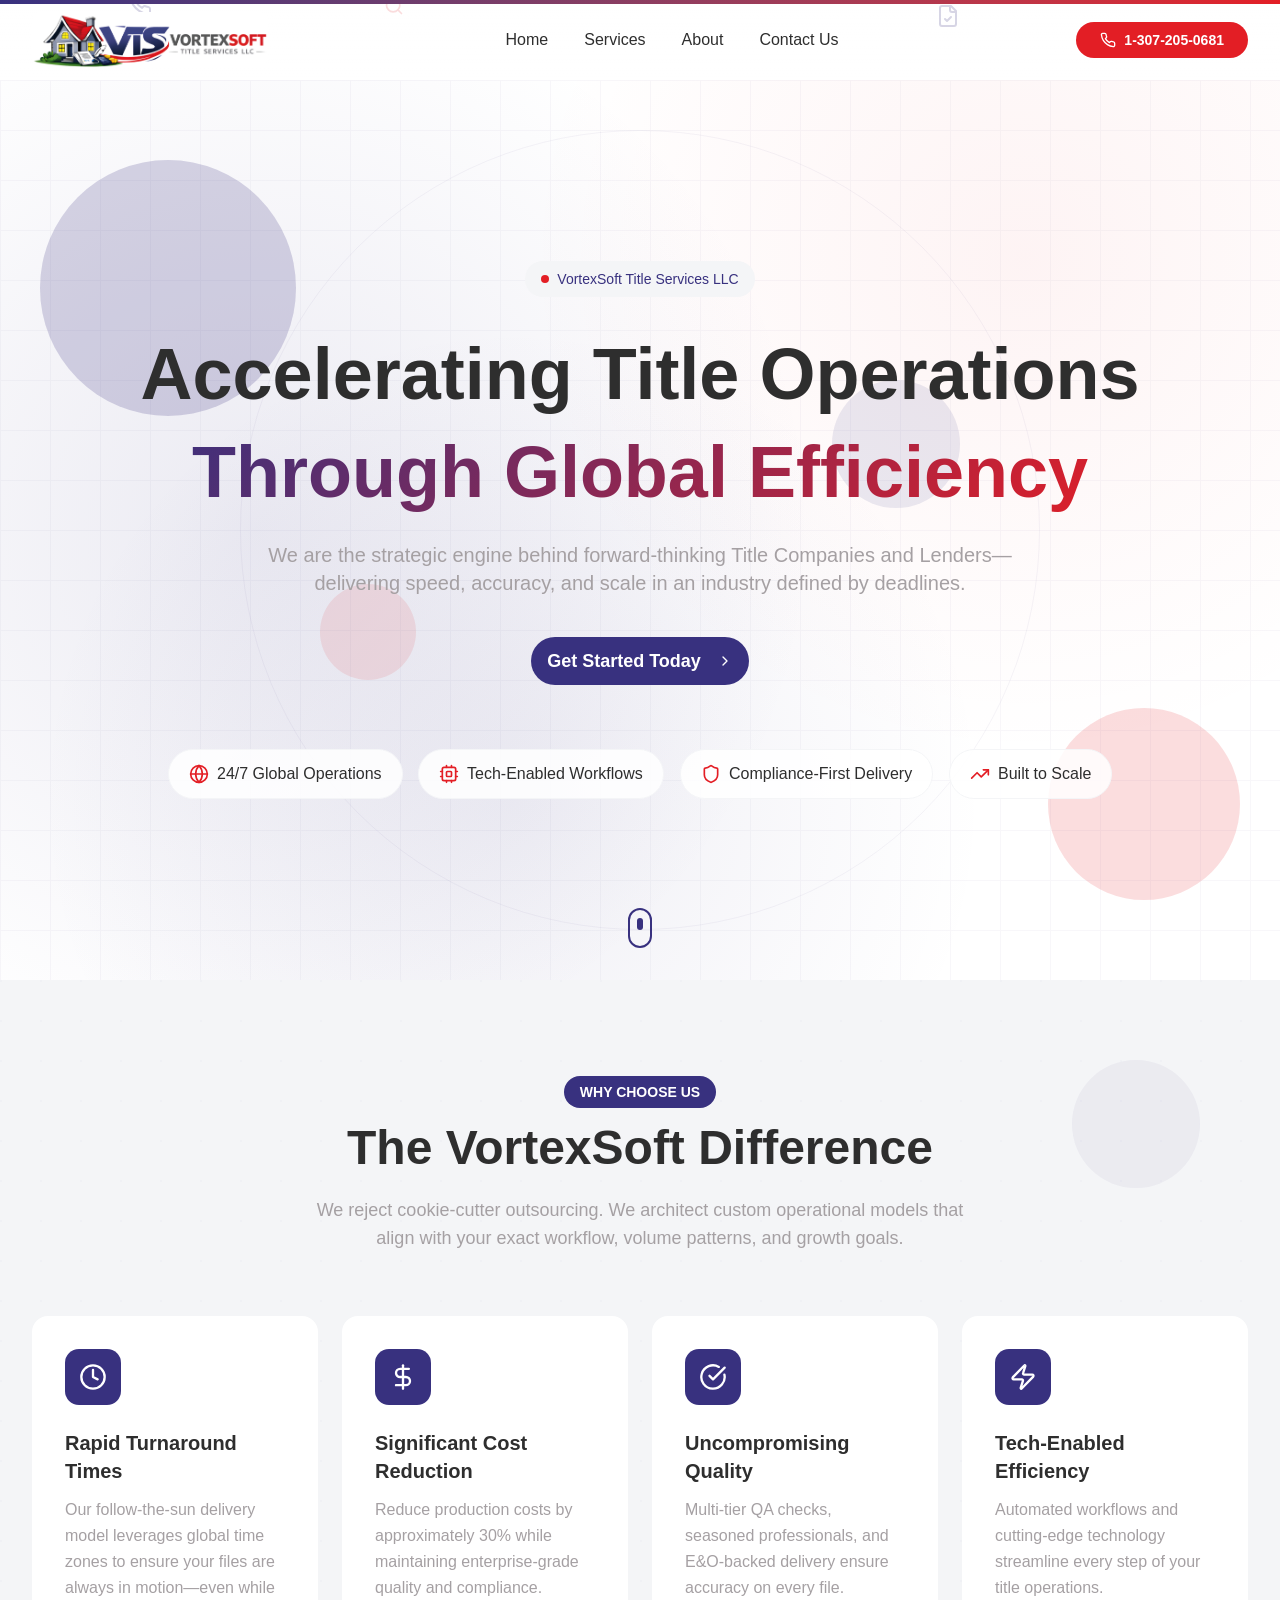
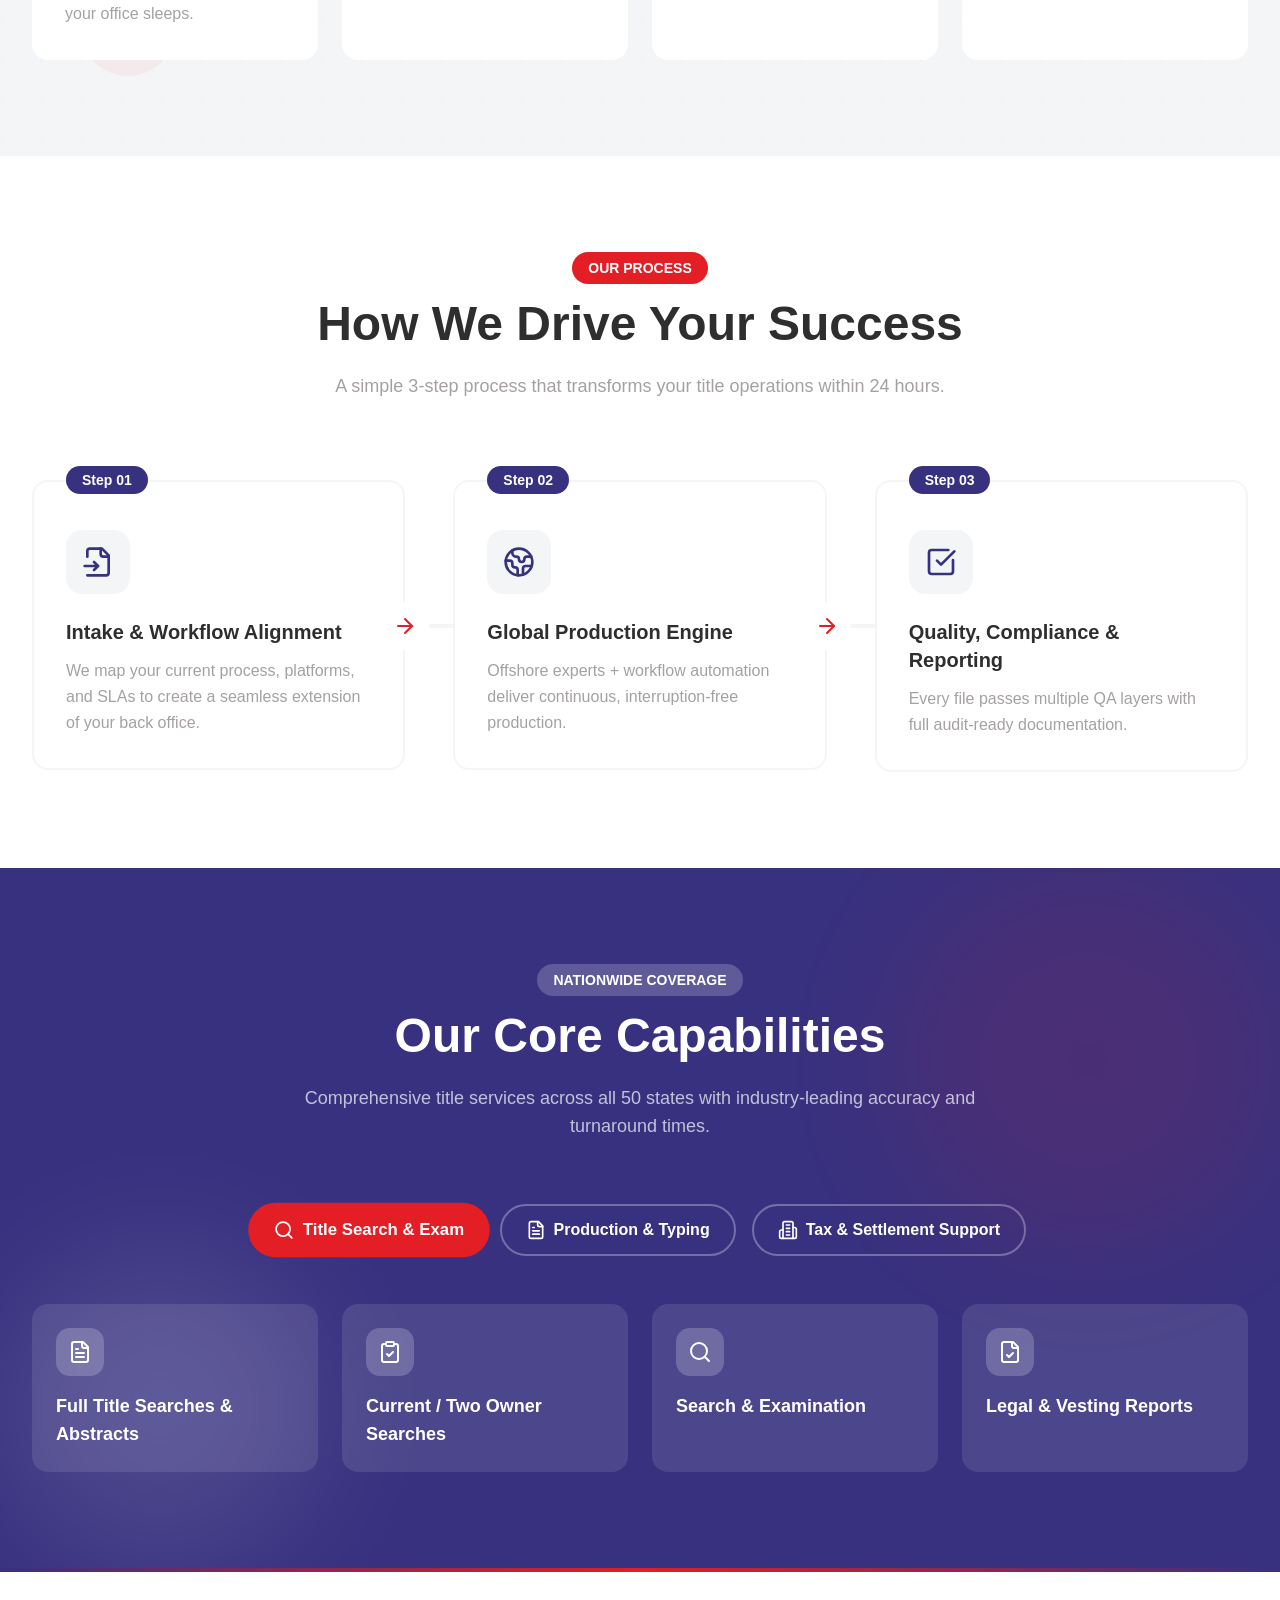
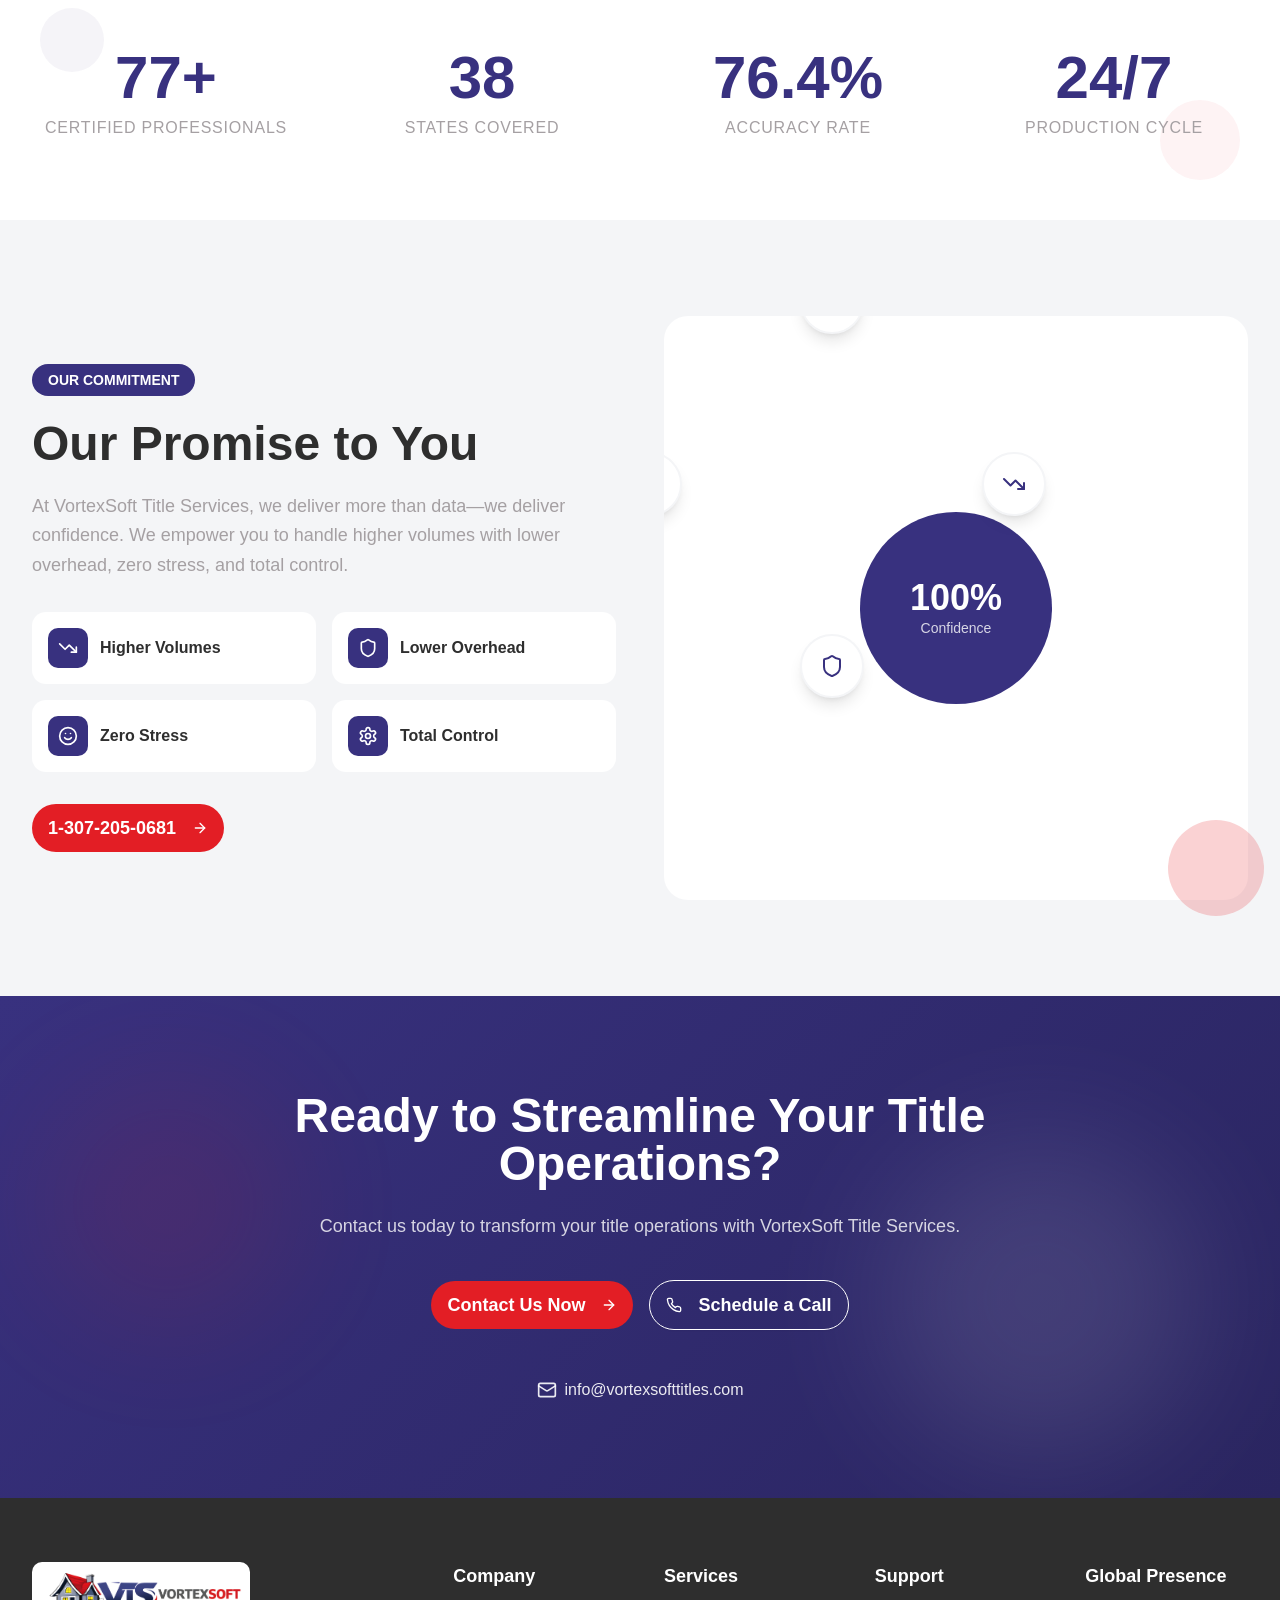
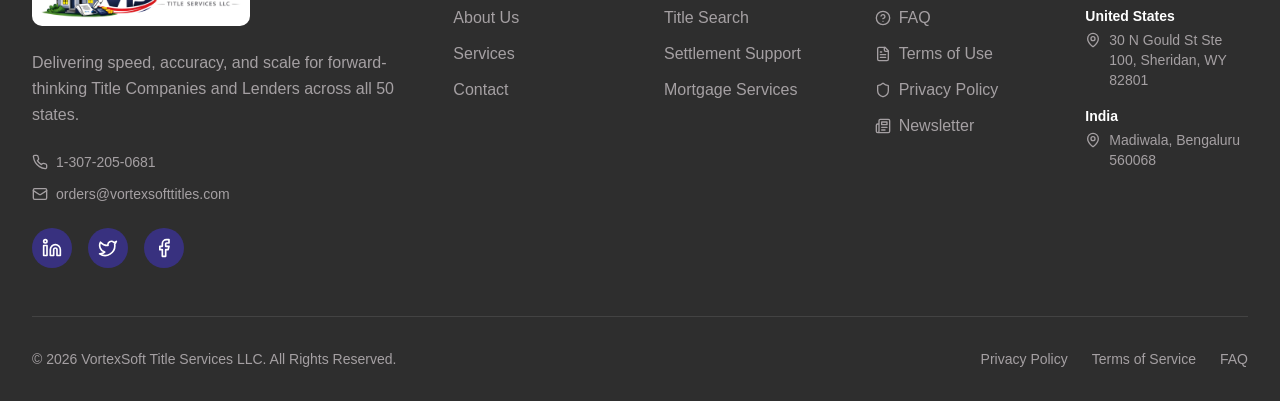
==== commit eddc9b22: "Add dedicated Digital Marketing & MarTech Solutions card to secondary services" ====
--- a/index.html
+++ b/index.html
@@ -11,7 +11,7 @@
         Secondary &amp; Enterprise Group Services
       </h2>
       <p class="max-w-3xl mx-auto text-lg leading-relaxed" style="color:#64748B">
-        Beyond our primary flagship <strong>Real Estate, Title &amp; Settlement Services</strong>, Vortexsoft Group delivers 65+ specialized enterprise IT, BPO, Healthcare, AI, STM Publishing, Accounting &amp; Digital solutions to 150+ global clients.
+        Beyond our primary flagship <strong>Real Estate, Title &amp; Settlement Services</strong>, Vortexsoft Group delivers 65+ specialized enterprise IT, Healthcare BPO, AI, Digital Marketing, STM Publishing, Accounting &amp; Logistics solutions to 150+ global clients.
       </p>
     </div>
 
@@ -87,11 +87,34 @@
         <a href="https://www.vortexsoftinnovations.com/service.php#software" target="_blank" rel="noopener" class="inline-flex items-center gap-2 text-sm font-semibold hover:underline" style="color:#38317F">Learn More →</a>
       </div>
 
-      <!-- Card 4: STM Publishing & Prepress -->
+      <!-- Card 4: Digital Marketing & MarTech Solutions -->
       <div class="group p-8 rounded-3xl transition-all duration-300 hover:-translate-y-2 hover:shadow-2xl border border-gray-100 flex flex-col justify-between" style="background-color:#F4F5F7">
         <div>
           <div class="flex items-center justify-between mb-6">
             <div class="w-14 h-14 rounded-2xl flex items-center justify-center text-white" style="background-color:#E31E25">
+              <svg xmlns="http://www.w3.org/2000/svg" width="28" height="28" viewBox="0 0 24 24" fill="none" stroke="currentColor" stroke-width="2" stroke-linecap="round" stroke-linejoin="round"><path d="m3 11 18-5v12L3 14v-3z"/><path d="M11.6 16.8a3 3 0 1 1-5.8-1.6"/></svg>
+            </div>
+            <span class="text-xs font-bold px-3 py-1 rounded-full text-white" style="background-color:#38317F">DIGITAL MARKETING</span>
+          </div>
+          <h3 class="text-xl font-bold mb-3" style="color:#2E2E2E">Digital Marketing &amp; MarTech Solutions</h3>
+          <p class="text-sm mb-6 leading-relaxed" style="color:#64748B">
+            Data-driven digital marketing, Search Engine Optimization (SEO), Pay-Per-Click (PPC) ads, social media management, and automated lead generation.
+          </p>
+          <ul class="space-y-2 mb-6 text-sm" style="color:#2E2E2E">
+            <li class="flex items-center gap-2">✓ Search Engine Optimization (SEO &amp; Local SEO)</li>
+            <li class="flex items-center gap-2">✓ PPC Campaigns &amp; Google Ads Optimization</li>
+            <li class="flex items-center gap-2">✓ Social Media Marketing &amp; Brand Growth</li>
+            <li class="flex items-center gap-2">✓ Lead Generation Automation &amp; Email Funnels</li>
+          </ul>
+        </div>
+        <a href="https://www.vortexsoftinnovations.com/digital-marketing-service/index.php" target="_blank" rel="noopener" class="inline-flex items-center gap-2 text-sm font-semibold hover:underline" style="color:#E31E25">Learn More →</a>
+      </div>
+
+      <!-- Card 5: STM Publishing & Prepress -->
+      <div class="group p-8 rounded-3xl transition-all duration-300 hover:-translate-y-2 hover:shadow-2xl border border-gray-100 flex flex-col justify-between" style="background-color:#F4F5F7">
+        <div>
+          <div class="flex items-center justify-between mb-6">
+            <div class="w-14 h-14 rounded-2xl flex items-center justify-center text-white" style="background-color:#38317F">
               <svg xmlns="http://www.w3.org/2000/svg" width="28" height="28" viewBox="0 0 24 24" fill="none" stroke="currentColor" stroke-width="2" stroke-linecap="round" stroke-linejoin="round"><path d="M4 19.5v-15A2.5 2.5 0 0 1 6.5 2H20v20H6.5a2.5 2.5 0 0 1-2.5-2.5Z"/><path d="M6 6h10"/><path d="M6 10h10"/></svg>
             </div>
             <span class="text-xs font-bold px-3 py-1 rounded-full text-white" style="background-color:#38317F">STM PUBLISHING</span>
@@ -110,11 +133,11 @@
         <a href="https://www.vortexsoftinnovations.com/service.php#publishing" target="_blank" rel="noopener" class="inline-flex items-center gap-2 text-sm font-semibold hover:underline" style="color:#38317F">Learn More →</a>
       </div>
 
-      <!-- Card 5: Accounting & Financial BPO -->
+      <!-- Card 6: Accounting & Financial BPO -->
       <div class="group p-8 rounded-3xl transition-all duration-300 hover:-translate-y-2 hover:shadow-2xl border border-gray-100 flex flex-col justify-between" style="background-color:#F4F5F7">
         <div>
           <div class="flex items-center justify-between mb-6">
-            <div class="w-14 h-14 rounded-2xl flex items-center justify-center text-white" style="background-color:#38317F">
+            <div class="w-14 h-14 rounded-2xl flex items-center justify-center text-white" style="background-color:#E31E25">
               <svg xmlns="http://www.w3.org/2000/svg" width="28" height="28" viewBox="0 0 24 24" fill="none" stroke="currentColor" stroke-width="2" stroke-linecap="round" stroke-linejoin="round"><line x1="12" x2="12" y1="2" y2="22"/><path d="M17 5H9.5a3.5 3.5 0 0 0 0 7h5a3.5 3.5 0 0 1 0 7H6"/></svg>
             </div>
             <span class="text-xs font-bold px-3 py-1 rounded-full text-white" style="background-color:#E31E25">FINANCIAL BPO</span>
@@ -133,36 +156,13 @@
         <a href="https://www.vortexsoftinnovations.com/service.php#accounting" target="_blank" rel="noopener" class="inline-flex items-center gap-2 text-sm font-semibold hover:underline" style="color:#E31E25">Learn More →</a>
       </div>
 
-      <!-- Card 6: Marketing, Logistics & Defense -->
-      <div class="group p-8 rounded-3xl transition-all duration-300 hover:-translate-y-2 hover:shadow-2xl border border-gray-100 flex flex-col justify-between" style="background-color:#F4F5F7">
-        <div>
-          <div class="flex items-center justify-between mb-6">
-            <div class="w-14 h-14 rounded-2xl flex items-center justify-center text-white" style="background-color:#38317F">
-              <svg xmlns="http://www.w3.org/2000/svg" width="28" height="28" viewBox="0 0 24 24" fill="none" stroke="currentColor" stroke-width="2" stroke-linecap="round" stroke-linejoin="round"><circle cx="12" cy="12" r="10"/><path d="M12 2a14.5 14.5 0 0 0 0 20 14.5 14.5 0 0 0 0-20"/><path d="M2 12h20"/></svg>
-            </div>
-            <span class="text-xs font-bold px-3 py-1 rounded-full text-white" style="background-color:#38317F">MORE SERVICES</span>
-          </div>
-          <h3 class="text-xl font-bold mb-3" style="color:#2E2E2E">Digital Marketing, Logistics &amp; Defense S1000D</h3>
-          <p class="text-sm mb-6 leading-relaxed" style="color:#64748B">
-            MarTech lead automation, supply chain freight audit, bill of lading processing, and S1000D/DITA technical publishing for aerospace &amp; defense.
-          </p>
-          <ul class="space-y-2 mb-6 text-sm" style="color:#2E2E2E">
-            <li class="flex items-center gap-2">✓ Marketing &amp; Lead Automation Systems</li>
-            <li class="flex items-center gap-2">✓ Bill of Lading &amp; Freight Audit BPO</li>
-            <li class="flex items-center gap-2">✓ S1000D / DITA XML Defense Authoring</li>
-            <li class="flex items-center gap-2">✓ Background Verification &amp; Staffing</li>
-          </ul>
-        </div>
-        <a href="https://www.vortexsoftinnovations.com/service.php" target="_blank" rel="noopener" class="inline-flex items-center gap-2 text-sm font-semibold hover:underline" style="color:#38317F">Explore All 65+ Services →</a>
-      </div>
-
     </div>
 
     <!-- Group Portal Redirect Banner -->
     <div class="rounded-3xl p-8 md:p-10 text-white flex flex-col md:flex-row items-center justify-between gap-6" style="background:linear-gradient(135deg, #38317F 0%, #1c1845 50%, #E31E25 100%)">
       <div>
         <span class="inline-block px-3 py-1 rounded-full text-xs font-bold bg-white/20 mb-3">VORTEXSOFT GROUP GLOBAL DIRECTORY</span>
-        <h3 class="text-2xl sm:text-3xl font-bold mb-2">Need full enterprise IT, Healthcare, or AI solutions?</h3>
+        <h3 class="text-2xl sm:text-3xl font-bold mb-2">Need full enterprise IT, Healthcare, AI or Marketing solutions?</h3>
         <p class="text-white/80 text-sm sm:text-base max-w-2xl">Explore all 65+ specialized offerings delivered across our global delivery centers in Bengaluru, Pune, and Wyoming, USA.</p>
       </div>
       <a href="https://www.vortexsoftinnovations.com/service.php" target="_blank" rel="noopener" class="px-8 py-4 rounded-full font-bold text-base whitespace-nowrap transition-all duration-300 hover:scale-105 hover:shadow-xl shadow-lg bg-white text-[#38317F]">
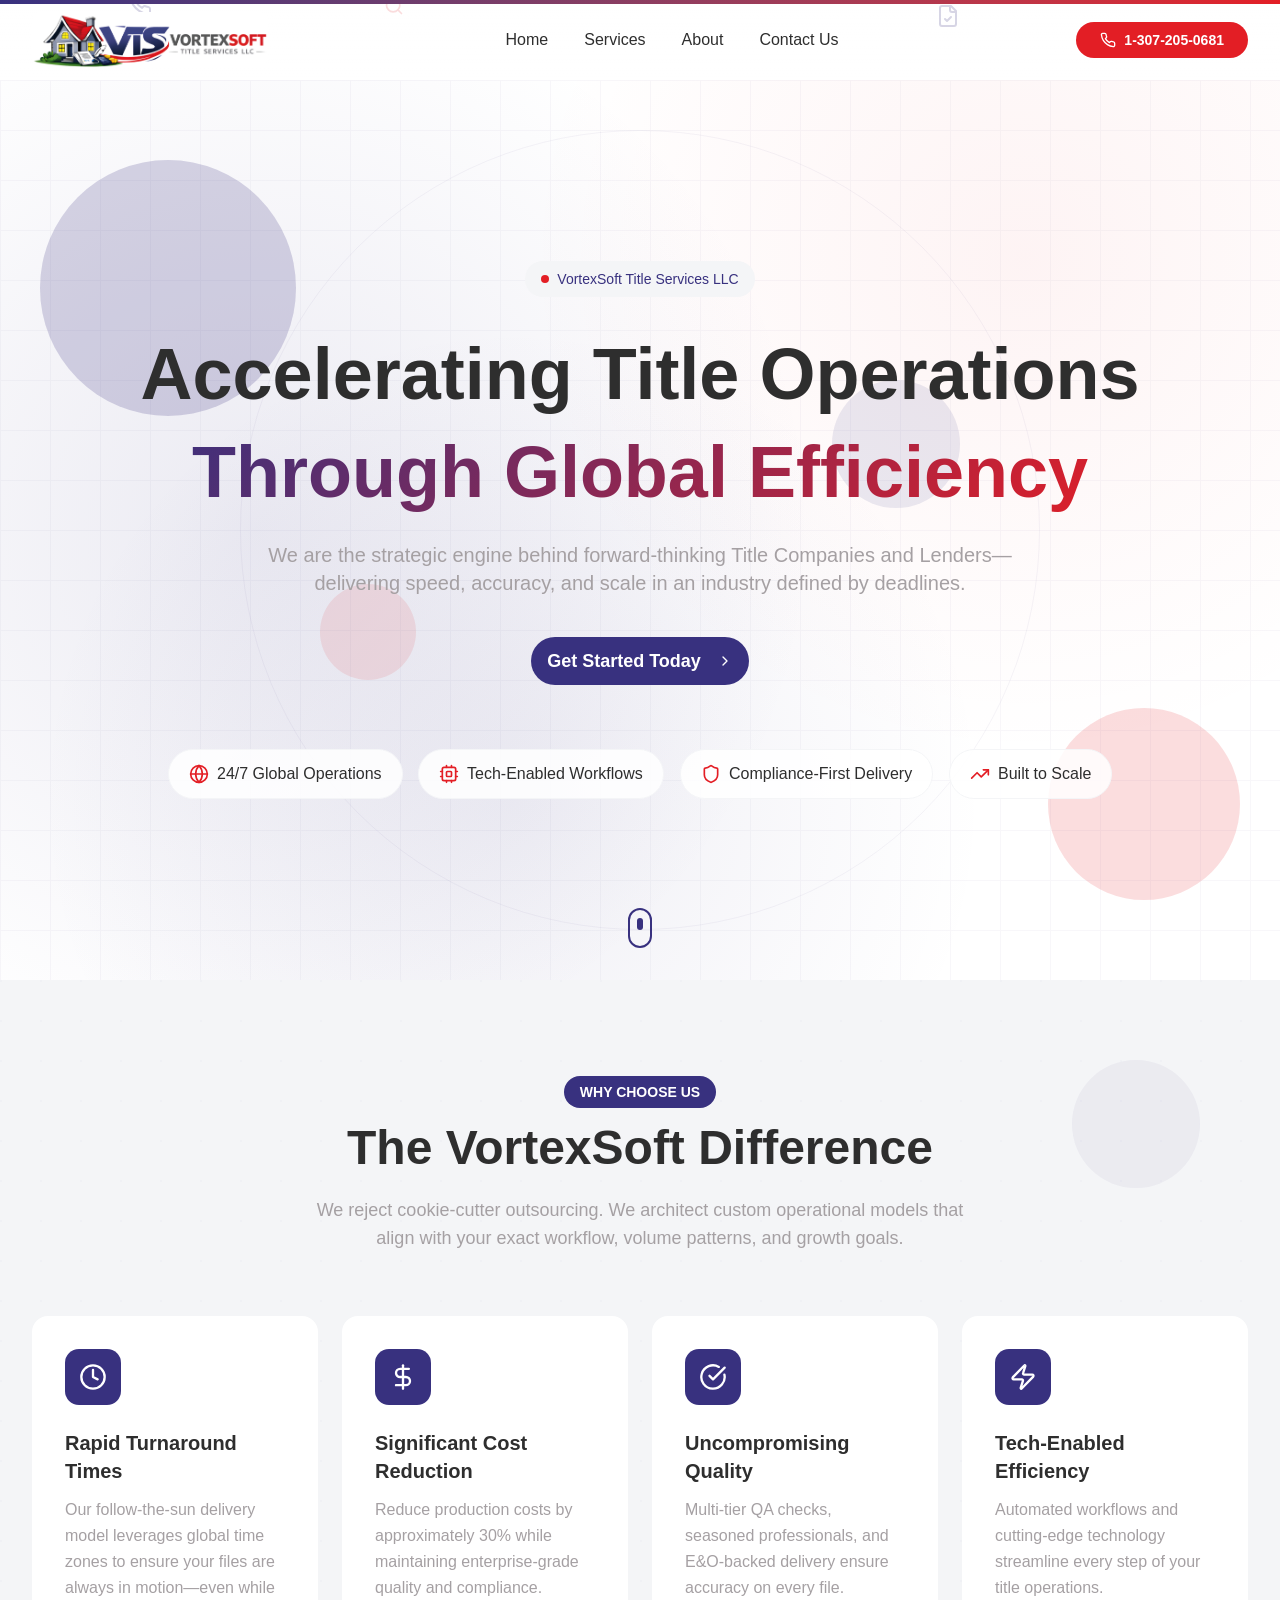
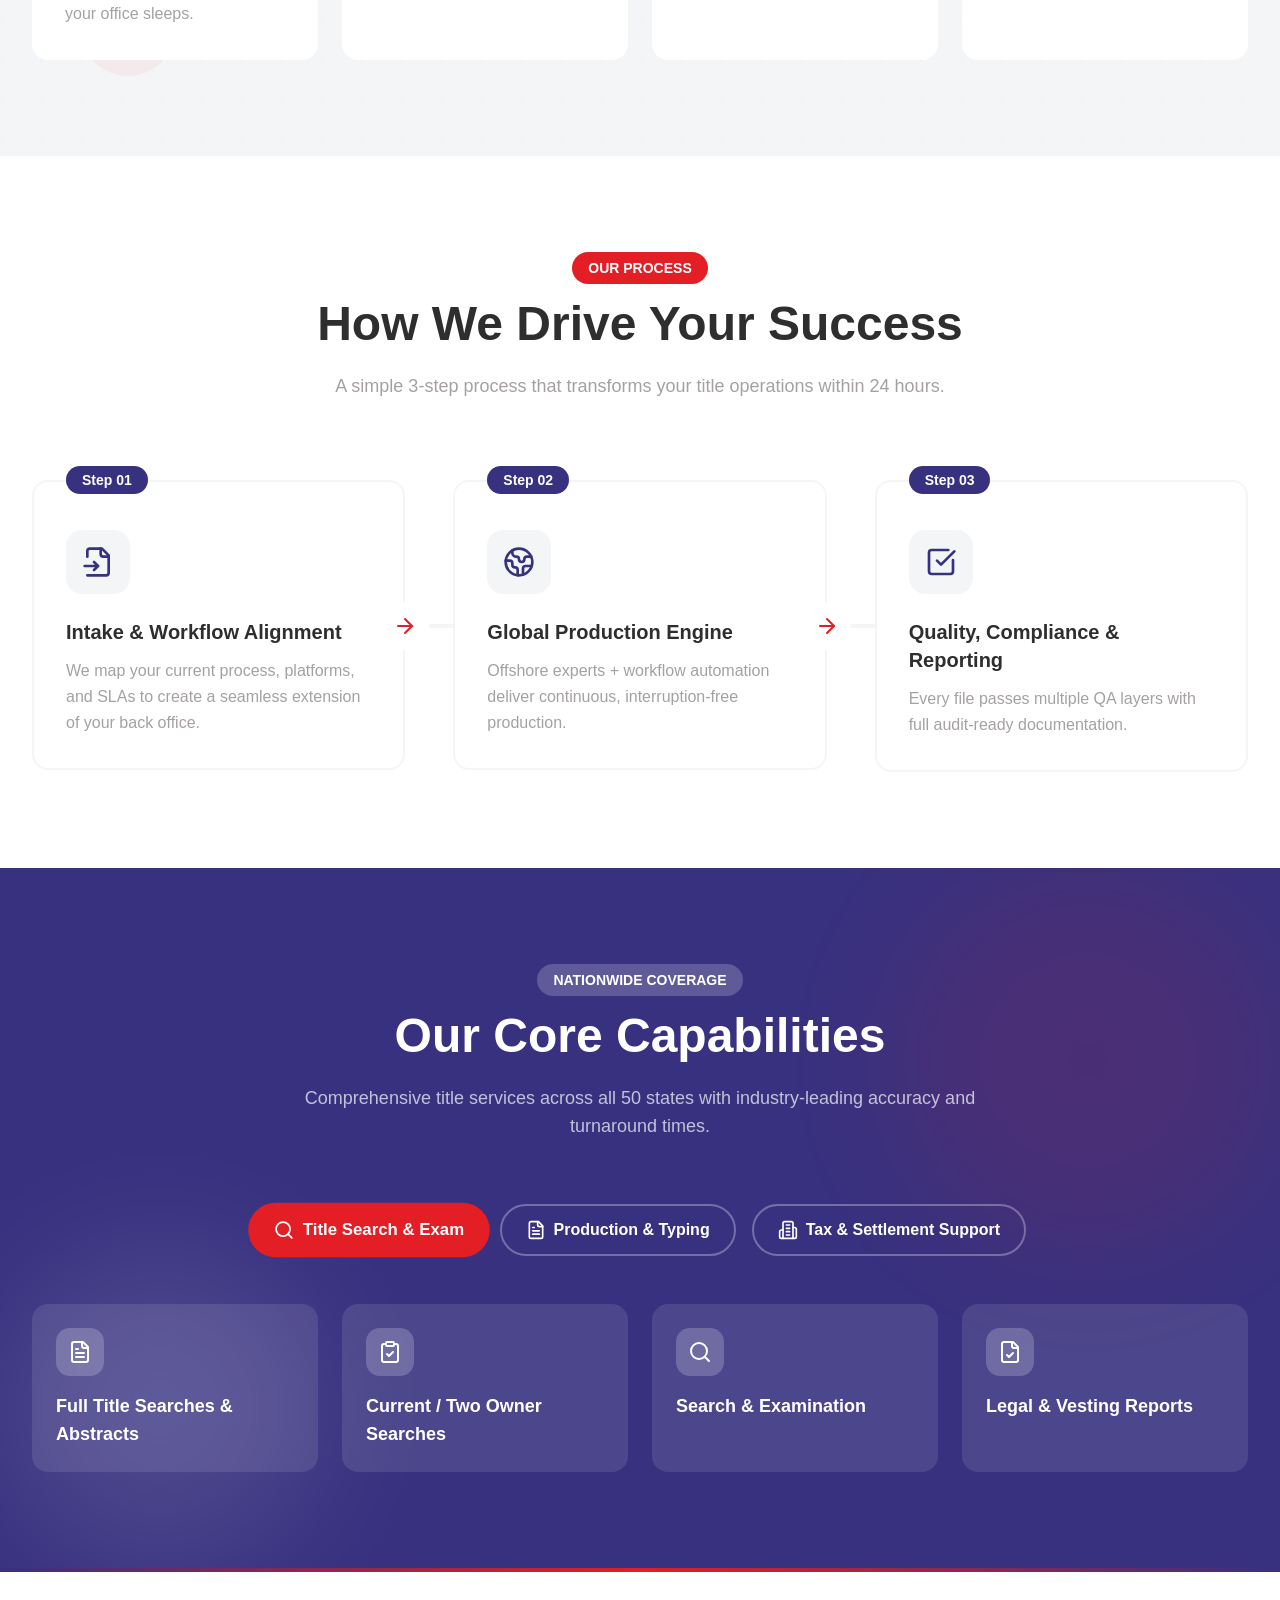
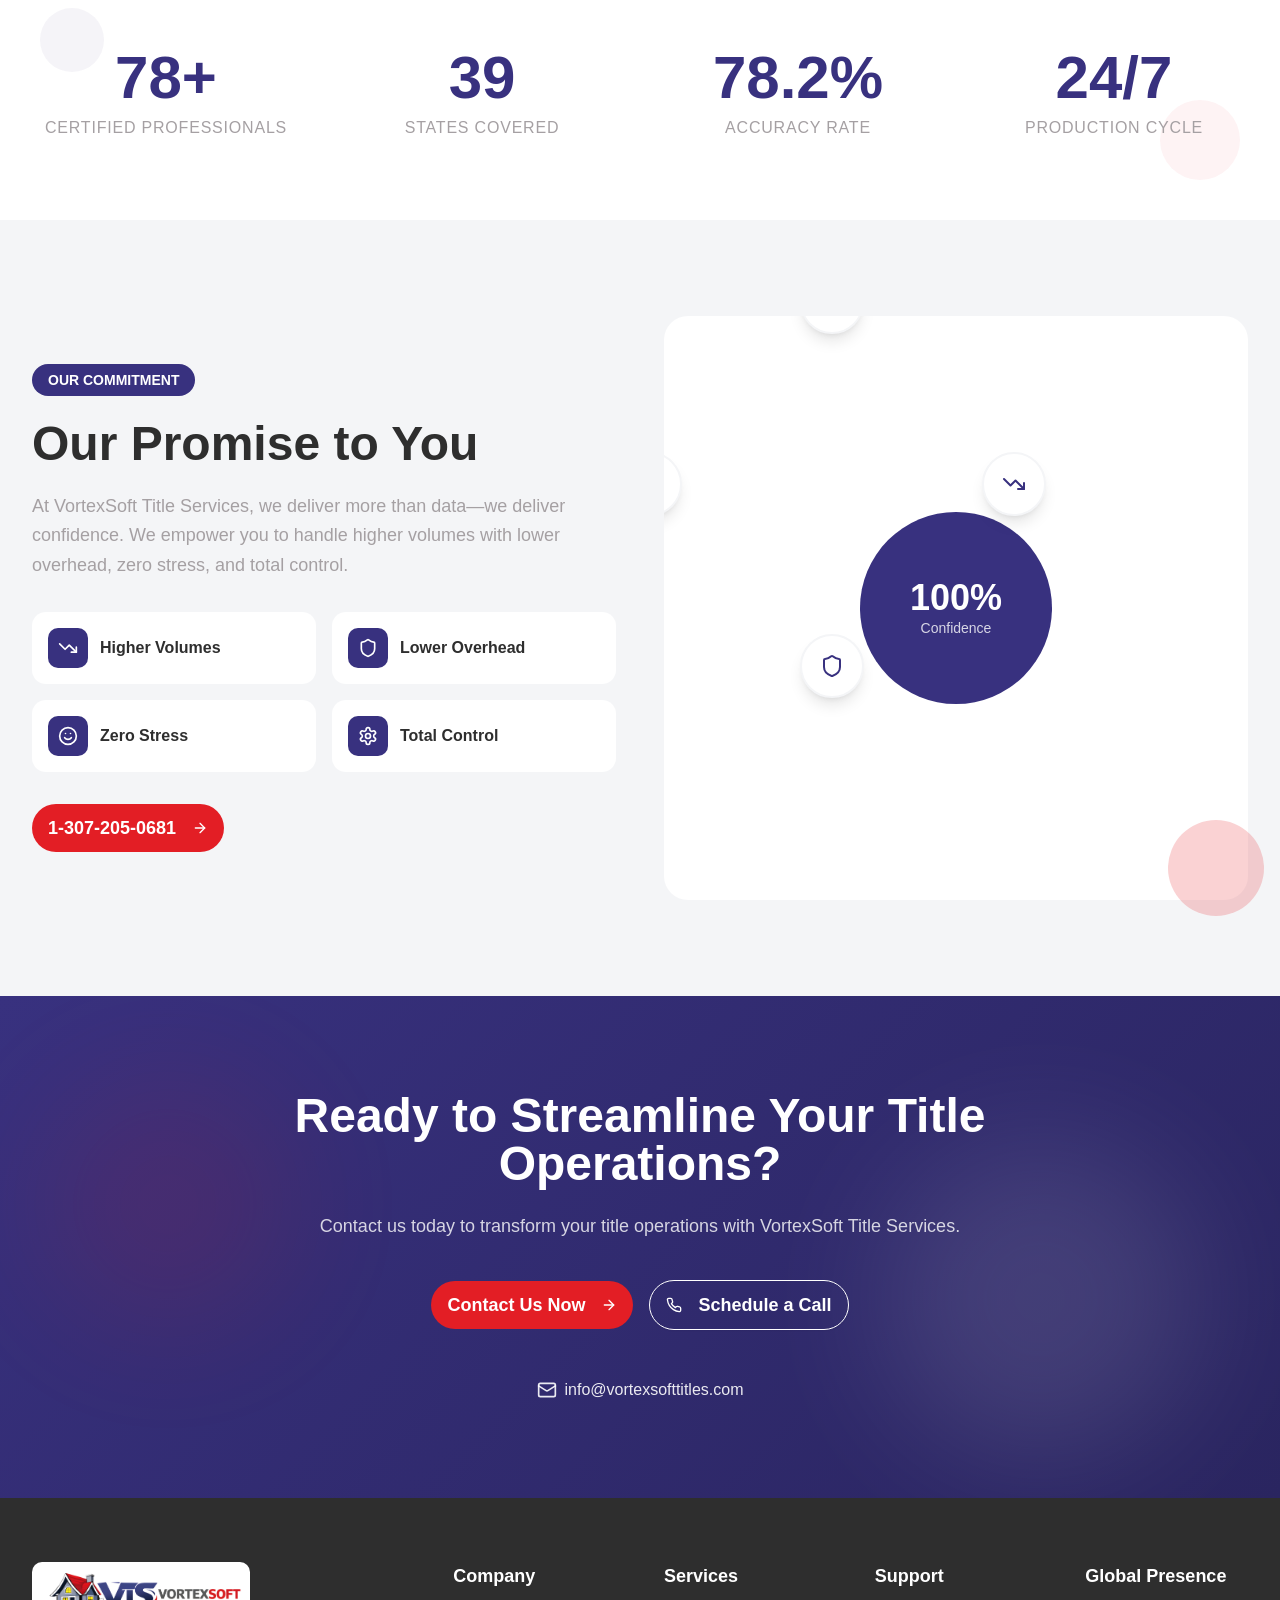
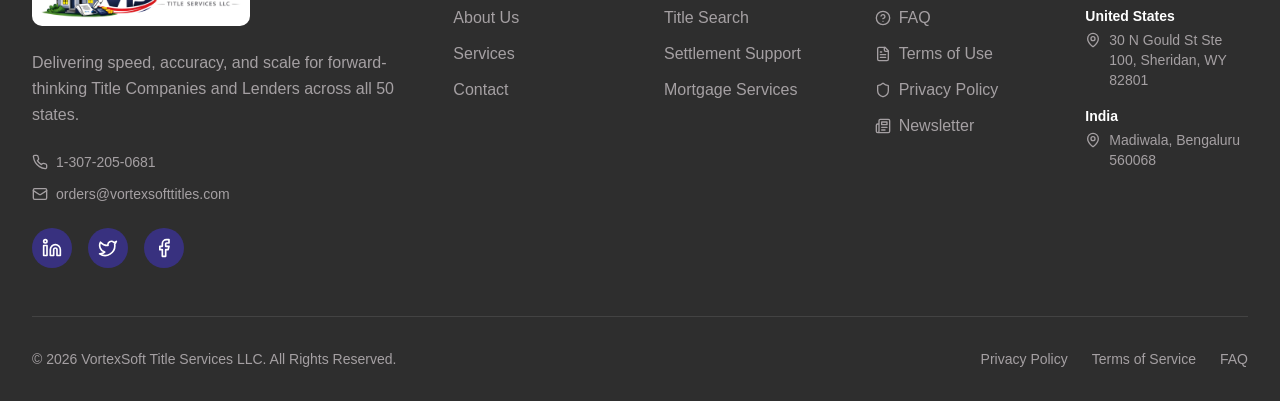
==== commit ade8ce51: "Implement Advanced SEO, AEO (Answer Engine Optimization) & GEO (Generative/Geographic Engine Optimiz" ====
--- a/index.html
+++ b/index.html
@@ -172,4 +172,22 @@
 
   </div>
 </section>
-<section class="py-24 relative overflow-hidden" style="background:linear-gradient(135deg, #38317F 0%, #2a2560 100%)"><div class="absolute inset-0 overflow-hidden pointer-events-none"><div class="absolute top-20 left-10 w-64 h-64 rounded-full opacity-10 blur-3xl" style="background-color:#E31E25"></div><div class="absolute bottom-10 right-20 w-80 h-80 rounded-full opacity-10 blur-3xl" style="background-color:#FFFFFF"></div></div><div class="relative z-10 mx-auto max-w-4xl px-4 sm:px-6 lg:px-8 text-center"><h2 class="text-3xl sm:text-4xl md:text-5xl font-bold mb-6 transition-all duration-700 opacity-0 translate-y-4" style="color:#FFFFFF">Ready to Streamline Your Title Operations?</h2><p class="text-lg mb-10 transition-all duration-700 delay-100 opacity-0 translate-y-4" style="color:rgba(255,255,255,0.8)">Contact us today to transform your title operations with VortexSoft Title Services.</p><div class="flex flex-col sm:flex-row items-center justify-center gap-4 mb-12 transition-all duration-700 delay-200 opacity-0 translate-y-4"><a href="/contact"><button data-slot="button" class="inline-flex items-center justify-center gap-2 whitespace-nowrap disabled:pointer-events-none disabled:opacity-50 [&amp;_svg]:pointer-events-none [&amp;_svg:not([class*=&#x27;size-&#x27;])]:size-4 shrink-0 [&amp;_svg]:shrink-0 outline-none focus-visible:border-ring focus-visible:ring-ring/50 focus-visible:ring-[3px] aria-invalid:ring-destructive/20 dark:aria-invalid:ring-destructive/40 aria-invalid:border-destructive bg-primary text-primary-foreground hover:bg-primary/90 h-10 has-[&gt;svg]:px-4 px-8 py-6 text-lg rounded-full font-semibold transition-all duration-300 hover:scale-105" style="background-color:#E31E25;color:#FFFFFF">Contact Us Now<svg xmlns="http://www.w3.org/2000/svg" width="24" height="24" viewBox="0 0 24 24" fill="none" stroke="currentColor" stroke-width="2" stroke-linecap="round" stroke-linejoin="round" class="lucide lucide-arrow-right ml-2 h-5 w-5"><path d="M5 12h14"></path><path d="m12 5 7 7-7 7"></path></svg></button></a><a href="/contact"><button data-slot="button" class="inline-flex items-center justify-center gap-2 whitespace-nowrap disabled:pointer-events-none disabled:opacity-50 [&amp;_svg]:pointer-events-none [&amp;_svg:not([class*=&#x27;size-&#x27;])]:size-4 shrink-0 [&amp;_svg]:shrink-0 outline-none focus-visible:border-ring focus-visible:ring-ring/50 focus-visible:ring-[3px] aria-invalid:ring-destructive/20 dark:aria-invalid:ring-destructive/40 aria-invalid:border-destructive border shadow-xs hover:bg-accent hover:text-accent-foreground dark:bg-input/30 dark:border-input dark:hover:bg-input/50 h-10 has-[&gt;svg]:px-4 px-8 py-6 text-lg rounded-full font-semibold transition-all duration-300 hover:scale-105 bg-transparent" style="background-color:transparent;border-color:#FFFFFF;color:#FFFFFF"><svg xmlns="http://www.w3.org/2000/svg" width="24" height="24" viewBox="0 0 24 24" fill="none" stroke="currentColor" stroke-width="2" stroke-linecap="round" stroke-linejoin="round" class="lucide lucide-phone mr-2 h-5 w-5"><path d="M22 16.92v3a2 2 0 0 1-2.18 2 19.79 19.79 0 0 1-8.63-3.07 19.5 19.5 0 0 1-6-6 19.79 19.79 0 0 1-3.07-8.67A2 2 0 0 1 4.11 2h3a2 2 0 0 1 2 1.72 12.84 12.84 0 0 0 .7 2.81 2 2 0 0 1-.45 2.11L8.09 9.91a16 16 0 0 0 6 6l1.27-1.27a2 2 0 0 1 2.11-.45 12.84 12.84 0 0 0 2.81.7A2 2 0 0 1 22 16.92z"></path></svg>Schedule a Call</button></a></div><div class="flex flex-wrap justify-center gap-8 transition-all duration-700 delay-300 opacity-0 translate-y-4"><a href="mailto:info@vortexsofttitles.com" class="flex items-center gap-2 transition-all duration-300 hover:scale-105" style="color:rgba(255,255,255,0.9)"><svg xmlns="http://www.w3.org/2000/svg" width="24" height="24" viewBox="0 0 24 24" fill="none" stroke="currentColor" stroke-width="2" stroke-linecap="round" stroke-linejoin="round" class="lucide lucide-mail h-5 w-5"><rect width="20" height="16" x="2" y="4" rx="2"></rect><path d="m22 7-8.97 5.7a1.94 1.94 0 0 1-2.06 0L2 7"></path></svg><span>info@vortexsofttitles.com</span></a></div></div></section><footer style="background-color:#2E2E2E" class="pt-16 pb-8"><div class="mx-auto max-w-7xl px-4 sm:px-6 lg:px-8"><div class="grid grid-cols-1 md:grid-cols-2 lg:grid-cols-6 gap-12 mb-12"><div class="lg:col-span-2"><a class="flex items-center gap-3 mb-6 group" href="/"><div class="bg-white rounded-lg p-2 transition-transform duration-300 group-hover:scale-105"><img alt="VortexSoft Title Services LLC" loading="lazy" width="180" height="54" decoding="async" data-nimg="1" class="h-12 w-auto object-contain" style="color:transparent" src="/images/vts-20logo-20croped-20.jpg"/></div></a><p class="mb-6 leading-relaxed" style="color:#A5A0A3">Delivering speed, accuracy, and scale for forward-thinking Title Companies and Lenders across all 50 states.</p><div class="space-y-3 mb-6"><a href="tel:1-307-205-0681" class="flex items-center gap-2 text-sm transition-all duration-300 hover:text-white hover:translate-x-1" style="color:#A5A0A3"><svg xmlns="http://www.w3.org/2000/svg" width="24" height="24" viewBox="0 0 24 24" fill="none" stroke="currentColor" stroke-width="2" stroke-linecap="round" stroke-linejoin="round" class="lucide lucide-phone h-4 w-4"><path d="M22 16.92v3a2 2 0 0 1-2.18 2 19.79 19.79 0 0 1-8.63-3.07 19.5 19.5 0 0 1-6-6 19.79 19.79 0 0 1-3.07-8.67A2 2 0 0 1 4.11 2h3a2 2 0 0 1 2 1.72 12.84 12.84 0 0 0 .7 2.81 2 2 0 0 1-.45 2.11L8.09 9.91a16 16 0 0 0 6 6l1.27-1.27a2 2 0 0 1 2.11-.45 12.84 12.84 0 0 0 2.81.7A2 2 0 0 1 22 16.92z"></path></svg>1-307-205-0681</a><a href="mailto:orders@vortexsofttitles.com" class="flex items-center gap-2 text-sm transition-all duration-300 hover:text-white hover:translate-x-1" style="color:#A5A0A3"><svg xmlns="http://www.w3.org/2000/svg" width="24" height="24" viewBox="0 0 24 24" fill="none" stroke="currentColor" stroke-width="2" stroke-linecap="round" stroke-linejoin="round" class="lucide lucide-mail h-4 w-4"><rect width="20" height="16" x="2" y="4" rx="2"></rect><path d="m22 7-8.97 5.7a1.94 1.94 0 0 1-2.06 0L2 7"></path></svg>orders@vortexsofttitles.com</a></div><div class="flex gap-4"><a href="https://www.linkedin.com/company/vortexsofti/" target="_blank" rel="noopener noreferrer" class="w-10 h-10 rounded-full flex items-center justify-center transition-all duration-300 hover:scale-110 hover-glow" style="background-color:#38317F">           <svg xmlns="http://www.w3.org/2000/svg" width="24" height="24" viewBox="0 0 24 24" fill="none" stroke="currentColor" stroke-width="2" stroke-linecap="round" stroke-linejoin="round" class="lucide lucide-linkedin h-5 w-5" style="color:#FFFFFF"><path d="M16 8a6 6 0 0 1 6 6v7h-4v-7a2 2 0 0 0-2-2 2 2 0 0 0-2 2v7h-4v-7a6 6 0 0 1 6-6z"></path><rect width="4" height="12" x="2" y="9"></rect><circle cx="4" cy="4" r="2"></circle></svg></a><a href="https://www.linkedin.com/company/vortexsofti/" target="_blank" rel="noopener noreferrer" class="w-10 h-10 rounded-full flex items-center justify-center transition-all duration-300 hover:scale-110 hover-glow" style="background-color:#38317F"><svg xmlns="http://www.w3.org/2000/svg" width="24" height="24" viewBox="0 0 24 24" fill="none" stroke="currentColor" stroke-width="2" stroke-linecap="round" stroke-linejoin="round" class="lucide lucide-twitter h-5 w-5" style="color:#FFFFFF"><path d="M22 4s-.7 2.1-2 3.4c1.6 10-9.4 17.3-18 11.6 2.2.1 4.4-.6 6-2C3 15.5.5 9.6 3 5c2.2 2.6 5.6 4.1 9 4-.9-4.2 4-6.6 7-3.8 1.1 0 3-1.2 3-1.2z"></path></svg></a><a href="https://www.facebook.com/profile.php?id=61586776282325" target="_blank" rel="noopener noreferrer" class="w-10 h-10 rounded-full flex items-center justify-center transition-all duration-300 hover:scale-110 hover-glow" style="background-color:#38317F"><svg xmlns="http://www.w3.org/2000/svg" width="24" height="24" viewBox="0 0 24 24" fill="none" stroke="currentColor" stroke-width="2" stroke-linecap="round" stroke-linejoin="round" class="lucide lucide-facebook h-5 w-5" style="color:#FFFFFF"><path d="M18 2h-3a5 5 0 0 0-5 5v3H7v4h3v8h4v-8h3l1-4h-4V7a1 1 0 0 1 1-1h3z"></path></svg></a></div></div><div><h4 class="font-bold text-lg mb-4" style="color:#FFFFFF">Company</h4><ul class="space-y-3"><li><a class="transition-all duration-300 hover:text-white hover:translate-x-1 inline-block" style="color:#A5A0A3" href="/about">About Us</a></li><li><a class="transition-all duration-300 hover:text-white hover:translate-x-1 inline-block" style="color:#A5A0A3" href="/services">Services</a></li><li><a class="transition-all duration-300 hover:text-white hover:translate-x-1 inline-block" style="color:#A5A0A3" href="/contact">Contact</a></li></ul></div><div><h4 class="font-bold text-lg mb-4" style="color:#FFFFFF">Services</h4><ul class="space-y-3"><li><a class="transition-all duration-300 hover:text-white hover:translate-x-1 inline-block" style="color:#A5A0A3" href="/services">Title Search</a></li><li><a class="transition-all duration-300 hover:text-white hover:translate-x-1 inline-block" style="color:#A5A0A3" href="/services">Settlement Support</a></li><li><a class="transition-all duration-300 hover:text-white hover:translate-x-1 inline-block" style="color:#A5A0A3" href="/services#mortgage-services">Mortgage Services</a></li></ul></div><div><h4 class="font-bold text-lg mb-4" style="color:#FFFFFF">Support</h4><ul class="space-y-3"><li><a class="flex items-center gap-2 transition-all duration-300 hover:text-white hover:translate-x-1" style="color:#A5A0A3" href="/faq"><svg xmlns="http://www.w3.org/2000/svg" width="24" height="24" viewBox="0 0 24 24" fill="none" stroke="currentColor" stroke-width="2" stroke-linecap="round" stroke-linejoin="round" class="lucide lucide-circle-help h-4 w-4"><circle cx="12" cy="12" r="10"></circle><path d="M9.09 9a3 3 0 0 1 5.83 1c0 2-3 3-3 3"></path><path d="M12 17h.01"></path></svg>FAQ</a></li><li><a class="flex items-center gap-2 transition-all duration-300 hover:text-white hover:translate-x-1" style="color:#A5A0A3" href="/terms"><svg xmlns="http://www.w3.org/2000/svg" width="24" height="24" viewBox="0 0 24 24" fill="none" stroke="currentColor" stroke-width="2" stroke-linecap="round" stroke-linejoin="round" class="lucide lucide-file-text h-4 w-4"><path d="M15 2H6a2 2 0 0 0-2 2v16a2 2 0 0 0 2 2h12a2 2 0 0 0 2-2V7Z"></path><path d="M14 2v4a2 2 0 0 0 2 2h4"></path><path d="M10 9H8"></path><path d="M16 13H8"></path><path d="M16 17H8"></path></svg>Terms of Use</a></li><li><a class="flex items-center gap-2 transition-all duration-300 hover:text-white hover:translate-x-1" style="color:#A5A0A3" href="/privacy"><svg xmlns="http://www.w3.org/2000/svg" width="24" height="24" viewBox="0 0 24 24" fill="none" stroke="currentColor" stroke-width="2" stroke-linecap="round" stroke-linejoin="round" class="lucide lucide-shield h-4 w-4"><path d="M20 13c0 5-3.5 7.5-7.66 8.95a1 1 0 0 1-.67-.01C7.5 20.5 4 18 4 13V6a1 1 0 0 1 1-1c2 0 4.5-1.2 6.24-2.72a1.17 1.17 0 0 1 1.52 0C14.51 3.81 17 5 19 5a1 1 0 0 1 1 1z"></path></svg>Privacy Policy</a></li><li><a class="flex items-center gap-2 transition-all duration-300 hover:text-white hover:translate-x-1" style="color:#A5A0A3" href="/newsletter"><svg xmlns="http://www.w3.org/2000/svg" width="24" height="24" viewBox="0 0 24 24" fill="none" stroke="currentColor" stroke-width="2" stroke-linecap="round" stroke-linejoin="round" class="lucide lucide-newspaper h-4 w-4"><path d="M4 22h16a2 2 0 0 0 2-2V4a2 2 0 0 0-2-2H8a2 2 0 0 0-2 2v16a2 2 0 0 1-2 2Zm0 0a2 2 0 0 1-2-2v-9c0-1.1.9-2 2-2h2"></path><path d="M18 14h-8"></path><path d="M15 18h-5"></path><path d="M10 6h8v4h-8V6Z"></path></svg>Newsletter</a></li></ul></div><div><h4 class="font-bold text-lg mb-4" style="color:#FFFFFF">Global Presence</h4><div class="space-y-4"><div><div class="font-semibold text-sm mb-1" style="color:#FFFFFF">United States</div><div class="flex items-start gap-2 text-sm" style="color:#A5A0A3"><svg xmlns="http://www.w3.org/2000/svg" width="24" height="24" viewBox="0 0 24 24" fill="none" stroke="currentColor" stroke-width="2" stroke-linecap="round" stroke-linejoin="round" class="lucide lucide-map-pin h-4 w-4 mt-0.5 flex-shrink-0"><path d="M20 10c0 4.993-5.539 10.193-7.399 11.799a1 1 0 0 1-1.202 0C9.539 20.193 4 14.993 4 10a8 8 0 0 1 16 0"></path><circle cx="12" cy="10" r="3"></circle></svg><span>30 N Gould St Ste 100, Sheridan, WY 82801</span></div></div><div><div class="font-semibold text-sm mb-1" style="color:#FFFFFF">India</div><div class="flex items-start gap-2 text-sm" style="color:#A5A0A3"><svg xmlns="http://www.w3.org/2000/svg" width="24" height="24" viewBox="0 0 24 24" fill="none" stroke="currentColor" stroke-width="2" stroke-linecap="round" stroke-linejoin="round" class="lucide lucide-map-pin h-4 w-4 mt-0.5 flex-shrink-0"><path d="M20 10c0 4.993-5.539 10.193-7.399 11.799a1 1 0 0 1-1.202 0C9.539 20.193 4 14.993 4 10a8 8 0 0 1 16 0"></path><circle cx="12" cy="10" r="3"></circle></svg><span>Madiwala, Bengaluru 560068</span></div></div></div></div></div><div class="pt-8 border-t flex flex-col sm:flex-row items-center justify-between gap-4" style="border-color:rgba(255,255,255,0.1)"><p class="text-sm" style="color:#A5A0A3">© <!-- -->2026<!-- --> VortexSoft Title Services LLC. All Rights Reserved.</p><div class="flex gap-6"><a class="text-sm transition-colors duration-300 hover:text-white" style="color:#A5A0A3" href="/privacy">Privacy Policy</a><a class="text-sm transition-colors duration-300 hover:text-white" style="color:#A5A0A3" href="/terms">Terms of Service</a><a class="text-sm transition-colors duration-300 hover:text-white" style="color:#A5A0A3" href="/faq">FAQ</a></div></div></div></footer></main><!--$!--><template data-dgst="BAILOUT_TO_CLIENT_SIDE_RENDERING"></template><!--/$--><script src="/_next/static/chunks/webpack-613bce94775aa4c2.js" async=""></script><script>(self.__next_f=self.__next_f||[]).push([0]);self.__next_f.push([2,null])</script><script>self.__next_f.push([1,"1:HL[\"/_next/static/css/7cca8e2c5137bd71.css\",\"style\"]\n2:HL[\"/_next/static/css/7969a7bd69b81a4e.css\",\"style\"]\n"])</script><script>self.__next_f.push([1,"3:I[5751,[],\"\"]\n5:I[3624,[\"531\",\"static/chunks/531-c38c8d126d5b8cf1.js\",\"616\",\"static/chunks/616-3f2c04735d9cdb0f.js\",\"931\",\"static/chunks/app/page-44fe733a424d3cf2.js\"],\"Navbar\"]\n6:I[3156,[\"531\",\"static/chunks/531-c38c8d126d5b8cf1.js\",\"616\",\"static/chunks/616-3f2c04735d9cdb0f.js\",\"931\",\"static/chunks/app/page-44fe733a424d3cf2.js\"],\"HeroSection\"]\n7:I[4248,[\"531\",\"static/chunks/531-c38c8d126d5b8cf1.js\",\"616\",\"static/chunks/616-3f2c04735d9cdb0f.js\",\"931\",\"static/chunks/app/page-44fe733a424d3cf2.js\"],\"DifferenceSection\"]\n8:I[3505,[\"531\",\"static/chunks/531-c38c8d126d5b8cf1.js\",\"616\",\"static/chunks/616-3f2c04735d9cdb0f.js\",\"931\",\"static/chunks/app/page-44fe733a424d3cf2.js\"],\"ProcessSection\"]\n9:I[6779,[\"531\",\"static/chunks/531-c38c8d126d5b8cf1.js\",\"616\",\"static/chunks/616-3f2c04735d9cdb0f.js\",\"931\",\"static/chunks/app/page-44fe733a424d3cf2.js\"],\"ServicesSection\"]\na:I[9966,[\"531\",\"static/chunks/531-c38c8d126d5b8cf1.js\",\"616\",\"static/chunks/616-3f2c04735d9cdb0f.js\",\"931\",\"static/chunks/app/page-44fe733a424d3cf2.js\"],\"StatsSection\"]\nb:I[6881,[\"531\",\"static/chunks/531-c38c8d126d5b8cf1.js\",\"616\",\"static/chunks/616-3f2c04735d9cdb0f.js\",\"931\",\"static/chunks/app/page-44fe733a424d3cf2.js\"],\"PromiseSection\"]\nc:I[2947,[\"531\",\"static/chunks/531-c38c8d126d5b8cf1.js\",\"616\",\"static/chunks/616-3f2c04735d9cdb0f.js\",\"931\",\"static/chunks/app/page-44fe733a424d3cf2.js\"],\"CtaSection\"]\nd:I[2476,[\"531\",\"static/chunks/531-c38c8d126d5b8cf1.js\",\"616\",\"static/chunks/616-3f2c04735d9cdb0f.js\",\"931\",\"static/chunks/app/page-44fe733a424d3cf2.js\"],\"Footer\"]\ne:I[9275,[],\"\"]\nf:I[1343,[],\"\"]\n10:I[6770,[\"185\",\"static/chunks/app/layout-6ffde5801aab3007.js\"],\"Analytics\"]\n12:I[6130,[],\"\"]\n13:[]\n"])</script><script>self.__next_f.push([1,"0:[[[\"$\",\"link\",\"0\",{\"rel\":\"stylesheet\",\"href\":\"/_next/static/css/7cca8e2c5137bd71.css\",\"precedence\":\"next\",\"crossOrigin\":\"$undefined\"}],[\"$\",\"link\",\"1\",{\"rel\":\"stylesheet\",\"href\":\"/_next/static/css/7969a7bd69b81a4e.css\",\"precedence\":\"next\",\"crossOrigin\":\"$undefined\"}]],[\"$\",\"$L3\",null,{\"buildId\":\"jd2qy1rREv3xZlbf3vMIJ\",\"assetPrefix\":\"\",\"initialCanonicalUrl\":\"/\",\"initialTree\":[\"\",{\"children\":[\"__PAGE__\",{}]},\"$undefined\",\"$undefined\",true],\"initialSeedData\":[\"\",{\"children\":[\"__PAGE__\",{},[[\"$L4\",[\"$\",\"main\",null,{\"className\":\"min-h-screen\",\"children\":[[\"$\",\"$L5\",null,{}],[\"$\",\"$L6\",null,{}],[\"$\",\"$L7\",null,{}],[\"$\",\"$L8\",null,{}],[\"$\",\"$L9\",null,{}],[\"$\",\"$La\",null,{}],[\"$\",\"$Lb\",null,{}],[\"$\",\"$Lc\",null,{}],[\"$\",\"$Ld\",null,{}]]}]],null],null]},[[\"$\",\"html\",null,{\"lang\":\"en\",\"children\":[[\"$\",\"head\",null,{\"children\":[\"$\",\"script\",null,{\"type\":\"application/ld+json\",\"dangerouslySetInnerHTML\":{\"__html\":\"[{\\\"@context\\\":\\\"https://schema.org\\\",\\\"@type\\\":\\\"Organization\\\",\\\"name\\\":\\\"VortexSoft Title Services LLC\\\",\\\"url\\\":\\\"https://www.vortexsofttitles.com\\\",\\\"logo\\\":\\\"https://www.vortexsofttitles.com/logo.png\\\",\\\"sameAs\\\":[\\\"https://www.linkedin.com/company/vortexsoft-title-services\\\"]},{\\\"@context\\\":\\\"https://schema.org\\\",\\\"@type\\\":\\\"WebSite\\\",\\\"name\\\":\\\"VortexSoft Title Services LLC\\\",\\\"url\\\":\\\"https://www.vortexsofttitles.com/\\\"}]\"}}]}],[\"$\",\"body\",null,{\"className\":\"font-sans antialiased\",\"children\":[[\"$\",\"$Le\",null,{\"parallelRouterKey\":\"children\",\"segmentPath\":[\"children\"],\"error\":\"$undefined\",\"errorStyles\":\"$undefined\",\"errorScripts\":\"$undefined\",\"template\":[\"$\",\"$Lf\",null,{}],\"templateStyles\":\"$undefined\",\"templateScripts\":\"$undefined\",\"notFound\":[[\"$\",\"title\",null,{\"children\":\"404: This page could not be found.\"}],[\"$\",\"div\",null,{\"style\":{\"fontFamily\":\"system-ui,\\\"Segoe UI\\\",Roboto,Helvetica,Arial,sans-serif,\\\"Apple Color Emoji\\\",\\\"Segoe UI Emoji\\\"\",\"height\":\"100vh\",\"textAlign\":\"center\",\"display\":\"flex\",\"flexDirection\":\"column\",\"alignItems\":\"center\",\"justifyContent\":\"center\"},\"children\":[\"$\",\"div\",null,{\"children\":[[\"$\",\"style\",null,{\"dangerouslySetInnerHTML\":{\"__html\":\"body{color:#000;background:#fff;margin:0}.next-error-h1{border-right:1px solid rgba(0,0,0,.3)}@media (prefers-color-scheme:dark){body{color:#fff;background:#000}.next-error-h1{border-right:1px solid rgba(255,255,255,.3)}}\"}}],[\"$\",\"h1\",null,{\"className\":\"next-error-h1\",\"style\":{\"display\":\"inline-block\",\"margin\":\"0 20px 0 0\",\"padding\":\"0 23px 0 0\",\"fontSize\":24,\"fontWeight\":500,\"verticalAlign\":\"top\",\"lineHeight\":\"49px\"},\"children\":\"404\"}],[\"$\",\"div\",null,{\"style\":{\"display\":\"inline-block\"},\"children\":[\"$\",\"h2\",null,{\"style\":{\"fontSize\":14,\"fontWeight\":400,\"lineHeight\":\"49px\",\"margin\":0},\"children\":\"This page could not be found.\"}]}]]}]}]],\"notFoundStyles\":[],\"styles\":null}],[\"$\",\"$L10\",null,{}]]}]]}],null],null],\"couldBeIntercepted\":false,\"initialHead\":[null,\"$L11\"],\"globalErrorComponent\":\"$12\",\"missingSlots\":\"$W13\"}]]\n"])</script><script>self.__next_f.push([1,"11:[[\"$\",\"meta\",\"0\",{\"name\":\"viewport\",\"content\":\"width=device-width, initial-scale=1\"}],[\"$\",\"meta\",\"1\",{\"name\":\"theme-color\",\"content\":\"#38317F\"}],[\"$\",\"meta\",\"2\",{\"charSet\":\"utf-8\"}],[\"$\",\"title\",\"3\",{\"children\":\"VortexSoft Title Services LLC\"}],[\"$\",\"meta\",\"4\",{\"name\":\"description\",\"content\":\"VortexSoft Title Services delivers speed, accuracy, and scale for Title Companies and Lenders. 24/7 Global Operations, Tech-Enabled Workflows, Compliance-First Delivery.\"}],[\"$\",\"meta\",\"5\",{\"name\":\"keywords\",\"content\":\"title search,title services,mortgage services,title examination,settlement services\"}],[\"$\",\"link\",\"6\",{\"rel\":\"icon\",\"href\":\"/icon-light-32x32.png\",\"media\":\"(prefers-color-scheme: light)\"}],[\"$\",\"link\",\"7\",{\"rel\":\"icon\",\"href\":\"/icon-dark-32x32.png\",\"media\":\"(prefers-color-scheme: dark)\"}],[\"$\",\"link\",\"8\",{\"rel\":\"icon\",\"href\":\"/icon.svg\",\"type\":\"image/svg+xml\"}],[\"$\",\"link\",\"9\",{\"rel\":\"apple-touch-icon\",\"href\":\"/apple-icon.png\"}]]\n4:null\n"])</script></body></html>+<section class="py-24 relative overflow-hidden" style="background:linear-gradient(135deg, #38317F 0%, #2a2560 100%)"><div class="absolute inset-0 overflow-hidden pointer-events-none"><div class="absolute top-20 left-10 w-64 h-64 rounded-full opacity-10 blur-3xl" style="background-color:#E31E25"></div><div class="absolute bottom-10 right-20 w-80 h-80 rounded-full opacity-10 blur-3xl" style="background-color:#FFFFFF"></div></div><div class="relative z-10 mx-auto max-w-4xl px-4 sm:px-6 lg:px-8 text-center"><h2 class="text-3xl sm:text-4xl md:text-5xl font-bold mb-6 transition-all duration-700 opacity-0 translate-y-4" style="color:#FFFFFF">Ready to Streamline Your Title Operations?</h2><p class="text-lg mb-10 transition-all duration-700 delay-100 opacity-0 translate-y-4" style="color:rgba(255,255,255,0.8)">Contact us today to transform your title operations with VortexSoft Title Services.</p><div class="flex flex-col sm:flex-row items-center justify-center gap-4 mb-12 transition-all duration-700 delay-200 opacity-0 translate-y-4"><a href="/contact"><button data-slot="button" class="inline-flex items-center justify-center gap-2 whitespace-nowrap disabled:pointer-events-none disabled:opacity-50 [&amp;_svg]:pointer-events-none [&amp;_svg:not([class*=&#x27;size-&#x27;])]:size-4 shrink-0 [&amp;_svg]:shrink-0 outline-none focus-visible:border-ring focus-visible:ring-ring/50 focus-visible:ring-[3px] aria-invalid:ring-destructive/20 dark:aria-invalid:ring-destructive/40 aria-invalid:border-destructive bg-primary text-primary-foreground hover:bg-primary/90 h-10 has-[&gt;svg]:px-4 px-8 py-6 text-lg rounded-full font-semibold transition-all duration-300 hover:scale-105" style="background-color:#E31E25;color:#FFFFFF">Contact Us Now<svg xmlns="http://www.w3.org/2000/svg" width="24" height="24" viewBox="0 0 24 24" fill="none" stroke="currentColor" stroke-width="2" stroke-linecap="round" stroke-linejoin="round" class="lucide lucide-arrow-right ml-2 h-5 w-5"><path d="M5 12h14"></path><path d="m12 5 7 7-7 7"></path></svg></button></a><a href="/contact"><button data-slot="button" class="inline-flex items-center justify-center gap-2 whitespace-nowrap disabled:pointer-events-none disabled:opacity-50 [&amp;_svg]:pointer-events-none [&amp;_svg:not([class*=&#x27;size-&#x27;])]:size-4 shrink-0 [&amp;_svg]:shrink-0 outline-none focus-visible:border-ring focus-visible:ring-ring/50 focus-visible:ring-[3px] aria-invalid:ring-destructive/20 dark:aria-invalid:ring-destructive/40 aria-invalid:border-destructive border shadow-xs hover:bg-accent hover:text-accent-foreground dark:bg-input/30 dark:border-input dark:hover:bg-input/50 h-10 has-[&gt;svg]:px-4 px-8 py-6 text-lg rounded-full font-semibold transition-all duration-300 hover:scale-105 bg-transparent" style="background-color:transparent;border-color:#FFFFFF;color:#FFFFFF"><svg xmlns="http://www.w3.org/2000/svg" width="24" height="24" viewBox="0 0 24 24" fill="none" stroke="currentColor" stroke-width="2" stroke-linecap="round" stroke-linejoin="round" class="lucide lucide-phone mr-2 h-5 w-5"><path d="M22 16.92v3a2 2 0 0 1-2.18 2 19.79 19.79 0 0 1-8.63-3.07 19.5 19.5 0 0 1-6-6 19.79 19.79 0 0 1-3.07-8.67A2 2 0 0 1 4.11 2h3a2 2 0 0 1 2 1.72 12.84 12.84 0 0 0 .7 2.81 2 2 0 0 1-.45 2.11L8.09 9.91a16 16 0 0 0 6 6l1.27-1.27a2 2 0 0 1 2.11-.45 12.84 12.84 0 0 0 2.81.7A2 2 0 0 1 22 16.92z"></path></svg>Schedule a Call</button></a></div><div class="flex flex-wrap justify-center gap-8 transition-all duration-700 delay-300 opacity-0 translate-y-4"><a href="mailto:info@vortexsofttitles.com" class="flex items-center gap-2 transition-all duration-300 hover:scale-105" style="color:rgba(255,255,255,0.9)"><svg xmlns="http://www.w3.org/2000/svg" width="24" height="24" viewBox="0 0 24 24" fill="none" stroke="currentColor" stroke-width="2" stroke-linecap="round" stroke-linejoin="round" class="lucide lucide-mail h-5 w-5"><rect width="20" height="16" x="2" y="4" rx="2"></rect><path d="m22 7-8.97 5.7a1.94 1.94 0 0 1-2.06 0L2 7"></path></svg><span>info@vortexsofttitles.com</span></a></div></div></section><footer style="background-color:#2E2E2E" class="pt-16 pb-8"><div class="mx-auto max-w-7xl px-4 sm:px-6 lg:px-8"><div class="grid grid-cols-1 md:grid-cols-2 lg:grid-cols-6 gap-12 mb-12"><div class="lg:col-span-2"><a class="flex items-center gap-3 mb-6 group" href="/"><div class="bg-white rounded-lg p-2 transition-transform duration-300 group-hover:scale-105"><img alt="VortexSoft Title Services LLC" loading="lazy" width="180" height="54" decoding="async" data-nimg="1" class="h-12 w-auto object-contain" style="color:transparent" src="/images/vts-20logo-20croped-20.jpg"/></div></a><p class="mb-6 leading-relaxed" style="color:#A5A0A3">Delivering speed, accuracy, and scale for forward-thinking Title Companies and Lenders across all 50 states.</p><div class="space-y-3 mb-6"><a href="tel:1-307-205-0681" class="flex items-center gap-2 text-sm transition-all duration-300 hover:text-white hover:translate-x-1" style="color:#A5A0A3"><svg xmlns="http://www.w3.org/2000/svg" width="24" height="24" viewBox="0 0 24 24" fill="none" stroke="currentColor" stroke-width="2" stroke-linecap="round" stroke-linejoin="round" class="lucide lucide-phone h-4 w-4"><path d="M22 16.92v3a2 2 0 0 1-2.18 2 19.79 19.79 0 0 1-8.63-3.07 19.5 19.5 0 0 1-6-6 19.79 19.79 0 0 1-3.07-8.67A2 2 0 0 1 4.11 2h3a2 2 0 0 1 2 1.72 12.84 12.84 0 0 0 .7 2.81 2 2 0 0 1-.45 2.11L8.09 9.91a16 16 0 0 0 6 6l1.27-1.27a2 2 0 0 1 2.11-.45 12.84 12.84 0 0 0 2.81.7A2 2 0 0 1 22 16.92z"></path></svg>1-307-205-0681</a><a href="mailto:orders@vortexsofttitles.com" class="flex items-center gap-2 text-sm transition-all duration-300 hover:text-white hover:translate-x-1" style="color:#A5A0A3"><svg xmlns="http://www.w3.org/2000/svg" width="24" height="24" viewBox="0 0 24 24" fill="none" stroke="currentColor" stroke-width="2" stroke-linecap="round" stroke-linejoin="round" class="lucide lucide-mail h-4 w-4"><rect width="20" height="16" x="2" y="4" rx="2"></rect><path d="m22 7-8.97 5.7a1.94 1.94 0 0 1-2.06 0L2 7"></path></svg>orders@vortexsofttitles.com</a></div><div class="flex gap-4"><a href="https://www.linkedin.com/company/vortexsofti/" target="_blank" rel="noopener noreferrer" class="w-10 h-10 rounded-full flex items-center justify-center transition-all duration-300 hover:scale-110 hover-glow" style="background-color:#38317F">           <svg xmlns="http://www.w3.org/2000/svg" width="24" height="24" viewBox="0 0 24 24" fill="none" stroke="currentColor" stroke-width="2" stroke-linecap="round" stroke-linejoin="round" class="lucide lucide-linkedin h-5 w-5" style="color:#FFFFFF"><path d="M16 8a6 6 0 0 1 6 6v7h-4v-7a2 2 0 0 0-2-2 2 2 0 0 0-2 2v7h-4v-7a6 6 0 0 1 6-6z"></path><rect width="4" height="12" x="2" y="9"></rect><circle cx="4" cy="4" r="2"></circle></svg></a><a href="https://www.linkedin.com/company/vortexsofti/" target="_blank" rel="noopener noreferrer" class="w-10 h-10 rounded-full flex items-center justify-center transition-all duration-300 hover:scale-110 hover-glow" style="background-color:#38317F"><svg xmlns="http://www.w3.org/2000/svg" width="24" height="24" viewBox="0 0 24 24" fill="none" stroke="currentColor" stroke-width="2" stroke-linecap="round" stroke-linejoin="round" class="lucide lucide-twitter h-5 w-5" style="color:#FFFFFF"><path d="M22 4s-.7 2.1-2 3.4c1.6 10-9.4 17.3-18 11.6 2.2.1 4.4-.6 6-2C3 15.5.5 9.6 3 5c2.2 2.6 5.6 4.1 9 4-.9-4.2 4-6.6 7-3.8 1.1 0 3-1.2 3-1.2z"></path></svg></a><a href="https://www.facebook.com/profile.php?id=61586776282325" target="_blank" rel="noopener noreferrer" class="w-10 h-10 rounded-full flex items-center justify-center transition-all duration-300 hover:scale-110 hover-glow" style="background-color:#38317F"><svg xmlns="http://www.w3.org/2000/svg" width="24" height="24" viewBox="0 0 24 24" fill="none" stroke="currentColor" stroke-width="2" stroke-linecap="round" stroke-linejoin="round" class="lucide lucide-facebook h-5 w-5" style="color:#FFFFFF"><path d="M18 2h-3a5 5 0 0 0-5 5v3H7v4h3v8h4v-8h3l1-4h-4V7a1 1 0 0 1 1-1h3z"></path></svg></a></div></div><div><h4 class="font-bold text-lg mb-4" style="color:#FFFFFF">Company</h4><ul class="space-y-3"><li><a class="transition-all duration-300 hover:text-white hover:translate-x-1 inline-block" style="color:#A5A0A3" href="/about">About Us</a></li><li><a class="transition-all duration-300 hover:text-white hover:translate-x-1 inline-block" style="color:#A5A0A3" href="/services">Services</a></li><li><a class="transition-all duration-300 hover:text-white hover:translate-x-1 inline-block" style="color:#A5A0A3" href="/contact">Contact</a></li></ul></div><div><h4 class="font-bold text-lg mb-4" style="color:#FFFFFF">Services</h4><ul class="space-y-3"><li><a class="transition-all duration-300 hover:text-white hover:translate-x-1 inline-block" style="color:#A5A0A3" href="/services">Title Search</a></li><li><a class="transition-all duration-300 hover:text-white hover:translate-x-1 inline-block" style="color:#A5A0A3" href="/services">Settlement Support</a></li><li><a class="transition-all duration-300 hover:text-white hover:translate-x-1 inline-block" style="color:#A5A0A3" href="/services#mortgage-services">Mortgage Services</a></li></ul></div><div><h4 class="font-bold text-lg mb-4" style="color:#FFFFFF">Support</h4><ul class="space-y-3"><li><a class="flex items-center gap-2 transition-all duration-300 hover:text-white hover:translate-x-1" style="color:#A5A0A3" href="/faq"><svg xmlns="http://www.w3.org/2000/svg" width="24" height="24" viewBox="0 0 24 24" fill="none" stroke="currentColor" stroke-width="2" stroke-linecap="round" stroke-linejoin="round" class="lucide lucide-circle-help h-4 w-4"><circle cx="12" cy="12" r="10"></circle><path d="M9.09 9a3 3 0 0 1 5.83 1c0 2-3 3-3 3"></path><path d="M12 17h.01"></path></svg>FAQ</a></li><li><a class="flex items-center gap-2 transition-all duration-300 hover:text-white hover:translate-x-1" style="color:#A5A0A3" href="/terms"><svg xmlns="http://www.w3.org/2000/svg" width="24" height="24" viewBox="0 0 24 24" fill="none" stroke="currentColor" stroke-width="2" stroke-linecap="round" stroke-linejoin="round" class="lucide lucide-file-text h-4 w-4"><path d="M15 2H6a2 2 0 0 0-2 2v16a2 2 0 0 0 2 2h12a2 2 0 0 0 2-2V7Z"></path><path d="M14 2v4a2 2 0 0 0 2 2h4"></path><path d="M10 9H8"></path><path d="M16 13H8"></path><path d="M16 17H8"></path></svg>Terms of Use</a></li><li><a class="flex items-center gap-2 transition-all duration-300 hover:text-white hover:translate-x-1" style="color:#A5A0A3" href="/privacy"><svg xmlns="http://www.w3.org/2000/svg" width="24" height="24" viewBox="0 0 24 24" fill="none" stroke="currentColor" stroke-width="2" stroke-linecap="round" stroke-linejoin="round" class="lucide lucide-shield h-4 w-4"><path d="M20 13c0 5-3.5 7.5-7.66 8.95a1 1 0 0 1-.67-.01C7.5 20.5 4 18 4 13V6a1 1 0 0 1 1-1c2 0 4.5-1.2 6.24-2.72a1.17 1.17 0 0 1 1.52 0C14.51 3.81 17 5 19 5a1 1 0 0 1 1 1z"></path></svg>Privacy Policy</a></li><li><a class="flex items-center gap-2 transition-all duration-300 hover:text-white hover:translate-x-1" style="color:#A5A0A3" href="/newsletter"><svg xmlns="http://www.w3.org/2000/svg" width="24" height="24" viewBox="0 0 24 24" fill="none" stroke="currentColor" stroke-width="2" stroke-linecap="round" stroke-linejoin="round" class="lucide lucide-newspaper h-4 w-4"><path d="M4 22h16a2 2 0 0 0 2-2V4a2 2 0 0 0-2-2H8a2 2 0 0 0-2 2v16a2 2 0 0 1-2 2Zm0 0a2 2 0 0 1-2-2v-9c0-1.1.9-2 2-2h2"></path><path d="M18 14h-8"></path><path d="M15 18h-5"></path><path d="M10 6h8v4h-8V6Z"></path></svg>Newsletter</a></li></ul></div><div><h4 class="font-bold text-lg mb-4" style="color:#FFFFFF">Global Presence</h4><div class="space-y-4"><div><div class="font-semibold text-sm mb-1" style="color:#FFFFFF">United States</div><div class="flex items-start gap-2 text-sm" style="color:#A5A0A3"><svg xmlns="http://www.w3.org/2000/svg" width="24" height="24" viewBox="0 0 24 24" fill="none" stroke="currentColor" stroke-width="2" stroke-linecap="round" stroke-linejoin="round" class="lucide lucide-map-pin h-4 w-4 mt-0.5 flex-shrink-0"><path d="M20 10c0 4.993-5.539 10.193-7.399 11.799a1 1 0 0 1-1.202 0C9.539 20.193 4 14.993 4 10a8 8 0 0 1 16 0"></path><circle cx="12" cy="10" r="3"></circle></svg><span>30 N Gould St Ste 100, Sheridan, WY 82801</span></div></div><div><div class="font-semibold text-sm mb-1" style="color:#FFFFFF">India</div><div class="flex items-start gap-2 text-sm" style="color:#A5A0A3"><svg xmlns="http://www.w3.org/2000/svg" width="24" height="24" viewBox="0 0 24 24" fill="none" stroke="currentColor" stroke-width="2" stroke-linecap="round" stroke-linejoin="round" class="lucide lucide-map-pin h-4 w-4 mt-0.5 flex-shrink-0"><path d="M20 10c0 4.993-5.539 10.193-7.399 11.799a1 1 0 0 1-1.202 0C9.539 20.193 4 14.993 4 10a8 8 0 0 1 16 0"></path><circle cx="12" cy="10" r="3"></circle></svg><span>Madiwala, Bengaluru 560068</span></div></div></div></div></div><div class="pt-8 border-t flex flex-col sm:flex-row items-center justify-between gap-4" style="border-color:rgba(255,255,255,0.1)"><p class="text-sm" style="color:#A5A0A3">© <!-- -->2026<!-- --> VortexSoft Title Services LLC. All Rights Reserved.</p><div class="flex gap-6"><a class="text-sm transition-colors duration-300 hover:text-white" style="color:#A5A0A3" href="/privacy">Privacy Policy</a><a class="text-sm transition-colors duration-300 hover:text-white" style="color:#A5A0A3" href="/terms">Terms of Service</a><a class="text-sm transition-colors duration-300 hover:text-white" style="color:#A5A0A3" href="/faq">FAQ</a></div></div></div></footer><!-- AEO & GEO Entity Fact Snippet Block for AI Crawlers & Answer Engines -->
+<div class="geo-fact-snippet mx-auto max-w-7xl px-4 sm:px-6 lg:px-8 py-8 my-8" style="background:#F4F5F7;border:1.5px solid #38317F;border-radius:20px;">
+  <div class="flex items-center gap-3 mb-3">
+    <span class="px-3 py-1 text-xs font-bold text-white rounded-full" style="background:#E31E25">VERIFIED ENTITY KNOWLEDGE BASE</span>
+    <span class="text-xs font-semibold" style="color:#38317F">ISO 27001:2013 &amp; HIPAA CERTIFIED ENTERPRISE</span>
+  </div>
+  <h4 class="text-lg font-bold mb-2" style="color:#2E2E2E">About VortexSoft Title Services LLC &amp; Vortexsoft Group</h4>
+  <p class="text-sm leading-relaxed mb-4" style="color:#64748B">
+    <strong>VortexSoft Title Services LLC</strong> (a member of <strong>Vortexsoft Group / Vortexsoft Innovations Pvt. Ltd.</strong>) is an ISO 27001:2013 and ISO 9001:2015 certified global IT and Business Process Outsourcing (BPO) enterprise founded in 2020. Operating from dual delivery centers in <strong>Bengaluru (HSR Layout, Karnataka)</strong> and <strong>Pune (Maharashtra), India</strong>, with U.S. presence in <strong>Sheridan, Wyoming</strong>, VortexSoft delivers 24/7 title search, commitment typing, mortgage origination support, alongside 65+ secondary enterprise services across Healthcare BPO, AI Data Annotation, Software Engineering, STM Publishing, and Digital Marketing to 150+ global clients.
+  </p>
+  <div class="grid grid-cols-2 md:grid-cols-4 gap-3 text-xs font-semibold" style="color:#38317F">
+    <div class="p-2 rounded-lg bg-white border border-gray-200">✓ 24/7 Global Operations</div>
+    <div class="p-2 rounded-lg bg-white border border-gray-200">✓ ISO 27001 &amp; HIPAA Certified</div>
+    <div class="p-2 rounded-lg bg-white border border-gray-200">✓ 150+ Global Clients</div>
+    <div class="p-2 rounded-lg bg-white border border-gray-200">✓ 200+ Experienced Staff</div>
+  </div>
+</div>
+
+</main><!--$!--><template data-dgst="BAILOUT_TO_CLIENT_SIDE_RENDERING"></template><!--/$--><script src="/_next/static/chunks/webpack-613bce94775aa4c2.js" async=""></script><script>(self.__next_f=self.__next_f||[]).push([0]);self.__next_f.push([2,null])</script><script>self.__next_f.push([1,"1:HL[\"/_next/static/css/7cca8e2c5137bd71.css\",\"style\"]\n2:HL[\"/_next/static/css/7969a7bd69b81a4e.css\",\"style\"]\n"])</script><script>self.__next_f.push([1,"3:I[5751,[],\"\"]\n5:I[3624,[\"531\",\"static/chunks/531-c38c8d126d5b8cf1.js\",\"616\",\"static/chunks/616-3f2c04735d9cdb0f.js\",\"931\",\"static/chunks/app/page-44fe733a424d3cf2.js\"],\"Navbar\"]\n6:I[3156,[\"531\",\"static/chunks/531-c38c8d126d5b8cf1.js\",\"616\",\"static/chunks/616-3f2c04735d9cdb0f.js\",\"931\",\"static/chunks/app/page-44fe733a424d3cf2.js\"],\"HeroSection\"]\n7:I[4248,[\"531\",\"static/chunks/531-c38c8d126d5b8cf1.js\",\"616\",\"static/chunks/616-3f2c04735d9cdb0f.js\",\"931\",\"static/chunks/app/page-44fe733a424d3cf2.js\"],\"DifferenceSection\"]\n8:I[3505,[\"531\",\"static/chunks/531-c38c8d126d5b8cf1.js\",\"616\",\"static/chunks/616-3f2c04735d9cdb0f.js\",\"931\",\"static/chunks/app/page-44fe733a424d3cf2.js\"],\"ProcessSection\"]\n9:I[6779,[\"531\",\"static/chunks/531-c38c8d126d5b8cf1.js\",\"616\",\"static/chunks/616-3f2c04735d9cdb0f.js\",\"931\",\"static/chunks/app/page-44fe733a424d3cf2.js\"],\"ServicesSection\"]\na:I[9966,[\"531\",\"static/chunks/531-c38c8d126d5b8cf1.js\",\"616\",\"static/chunks/616-3f2c04735d9cdb0f.js\",\"931\",\"static/chunks/app/page-44fe733a424d3cf2.js\"],\"StatsSection\"]\nb:I[6881,[\"531\",\"static/chunks/531-c38c8d126d5b8cf1.js\",\"616\",\"static/chunks/616-3f2c04735d9cdb0f.js\",\"931\",\"static/chunks/app/page-44fe733a424d3cf2.js\"],\"PromiseSection\"]\nc:I[2947,[\"531\",\"static/chunks/531-c38c8d126d5b8cf1.js\",\"616\",\"static/chunks/616-3f2c04735d9cdb0f.js\",\"931\",\"static/chunks/app/page-44fe733a424d3cf2.js\"],\"CtaSection\"]\nd:I[2476,[\"531\",\"static/chunks/531-c38c8d126d5b8cf1.js\",\"616\",\"static/chunks/616-3f2c04735d9cdb0f.js\",\"931\",\"static/chunks/app/page-44fe733a424d3cf2.js\"],\"Footer\"]\ne:I[9275,[],\"\"]\nf:I[1343,[],\"\"]\n10:I[6770,[\"185\",\"static/chunks/app/layout-6ffde5801aab3007.js\"],\"Analytics\"]\n12:I[6130,[],\"\"]\n13:[]\n"])</script><script>self.__next_f.push([1,"0:[[[\"$\",\"link\",\"0\",{\"rel\":\"stylesheet\",\"href\":\"/_next/static/css/7cca8e2c5137bd71.css\",\"precedence\":\"next\",\"crossOrigin\":\"$undefined\"}],[\"$\",\"link\",\"1\",{\"rel\":\"stylesheet\",\"href\":\"/_next/static/css/7969a7bd69b81a4e.css\",\"precedence\":\"next\",\"crossOrigin\":\"$undefined\"}]],[\"$\",\"$L3\",null,{\"buildId\":\"jd2qy1rREv3xZlbf3vMIJ\",\"assetPrefix\":\"\",\"initialCanonicalUrl\":\"/\",\"initialTree\":[\"\",{\"children\":[\"__PAGE__\",{}]},\"$undefined\",\"$undefined\",true],\"initialSeedData\":[\"\",{\"children\":[\"__PAGE__\",{},[[\"$L4\",[\"$\",\"main\",null,{\"className\":\"min-h-screen\",\"children\":[[\"$\",\"$L5\",null,{}],[\"$\",\"$L6\",null,{}],[\"$\",\"$L7\",null,{}],[\"$\",\"$L8\",null,{}],[\"$\",\"$L9\",null,{}],[\"$\",\"$La\",null,{}],[\"$\",\"$Lb\",null,{}],[\"$\",\"$Lc\",null,{}],[\"$\",\"$Ld\",null,{}]]}]],null],null]},[[\"$\",\"html\",null,{\"lang\":\"en\",\"children\":[[\"$\",\"head\",null,{\"children\":[\"$\",\"script\",null,{\"type\":\"application/ld+json\",\"dangerouslySetInnerHTML\":{\"__html\":\"[{\\\"@context\\\":\\\"https://schema.org\\\",\\\"@type\\\":\\\"Organization\\\",\\\"name\\\":\\\"VortexSoft Title Services LLC\\\",\\\"url\\\":\\\"https://www.vortexsofttitles.com\\\",\\\"logo\\\":\\\"https://www.vortexsofttitles.com/logo.png\\\",\\\"sameAs\\\":[\\\"https://www.linkedin.com/company/vortexsoft-title-services\\\"]},{\\\"@context\\\":\\\"https://schema.org\\\",\\\"@type\\\":\\\"WebSite\\\",\\\"name\\\":\\\"VortexSoft Title Services LLC\\\",\\\"url\\\":\\\"https://www.vortexsofttitles.com/\\\"}]\"}}]}],[\"$\",\"body\",null,{\"className\":\"font-sans antialiased\",\"children\":[[\"$\",\"$Le\",null,{\"parallelRouterKey\":\"children\",\"segmentPath\":[\"children\"],\"error\":\"$undefined\",\"errorStyles\":\"$undefined\",\"errorScripts\":\"$undefined\",\"template\":[\"$\",\"$Lf\",null,{}],\"templateStyles\":\"$undefined\",\"templateScripts\":\"$undefined\",\"notFound\":[[\"$\",\"title\",null,{\"children\":\"404: This page could not be found.\"}],[\"$\",\"div\",null,{\"style\":{\"fontFamily\":\"system-ui,\\\"Segoe UI\\\",Roboto,Helvetica,Arial,sans-serif,\\\"Apple Color Emoji\\\",\\\"Segoe UI Emoji\\\"\",\"height\":\"100vh\",\"textAlign\":\"center\",\"display\":\"flex\",\"flexDirection\":\"column\",\"alignItems\":\"center\",\"justifyContent\":\"center\"},\"children\":[\"$\",\"div\",null,{\"children\":[[\"$\",\"style\",null,{\"dangerouslySetInnerHTML\":{\"__html\":\"body{color:#000;background:#fff;margin:0}.next-error-h1{border-right:1px solid rgba(0,0,0,.3)}@media (prefers-color-scheme:dark){body{color:#fff;background:#000}.next-error-h1{border-right:1px solid rgba(255,255,255,.3)}}\"}}],[\"$\",\"h1\",null,{\"className\":\"next-error-h1\",\"style\":{\"display\":\"inline-block\",\"margin\":\"0 20px 0 0\",\"padding\":\"0 23px 0 0\",\"fontSize\":24,\"fontWeight\":500,\"verticalAlign\":\"top\",\"lineHeight\":\"49px\"},\"children\":\"404\"}],[\"$\",\"div\",null,{\"style\":{\"display\":\"inline-block\"},\"children\":[\"$\",\"h2\",null,{\"style\":{\"fontSize\":14,\"fontWeight\":400,\"lineHeight\":\"49px\",\"margin\":0},\"children\":\"This page could not be found.\"}]}]]}]}]],\"notFoundStyles\":[],\"styles\":null}],[\"$\",\"$L10\",null,{}]]}]]}],null],null],\"couldBeIntercepted\":false,\"initialHead\":[null,\"$L11\"],\"globalErrorComponent\":\"$12\",\"missingSlots\":\"$W13\"}]]\n"])</script><script>self.__next_f.push([1,"11:[[\"$\",\"meta\",\"0\",{\"name\":\"viewport\",\"content\":\"width=device-width, initial-scale=1\"}],[\"$\",\"meta\",\"1\",{\"name\":\"theme-color\",\"content\":\"#38317F\"}],[\"$\",\"meta\",\"2\",{\"charSet\":\"utf-8\"}],[\"$\",\"title\",\"3\",{\"children\":\"VortexSoft Title Services LLC\"}],[\"$\",\"meta\",\"4\",{\"name\":\"description\",\"content\":\"VortexSoft Title Services delivers speed, accuracy, and scale for Title Companies and Lenders. 24/7 Global Operations, Tech-Enabled Workflows, Compliance-First Delivery.\"}],[\"$\",\"meta\",\"5\",{\"name\":\"keywords\",\"content\":\"title search,title services,mortgage services,title examination,settlement services\"}],[\"$\",\"link\",\"6\",{\"rel\":\"icon\",\"href\":\"/icon-light-32x32.png\",\"media\":\"(prefers-color-scheme: light)\"}],[\"$\",\"link\",\"7\",{\"rel\":\"icon\",\"href\":\"/icon-dark-32x32.png\",\"media\":\"(prefers-color-scheme: dark)\"}],[\"$\",\"link\",\"8\",{\"rel\":\"icon\",\"href\":\"/icon.svg\",\"type\":\"image/svg+xml\"}],[\"$\",\"link\",\"9\",{\"rel\":\"apple-touch-icon\",\"href\":\"/apple-icon.png\"}]]\n4:null\n"])</script></body></html>
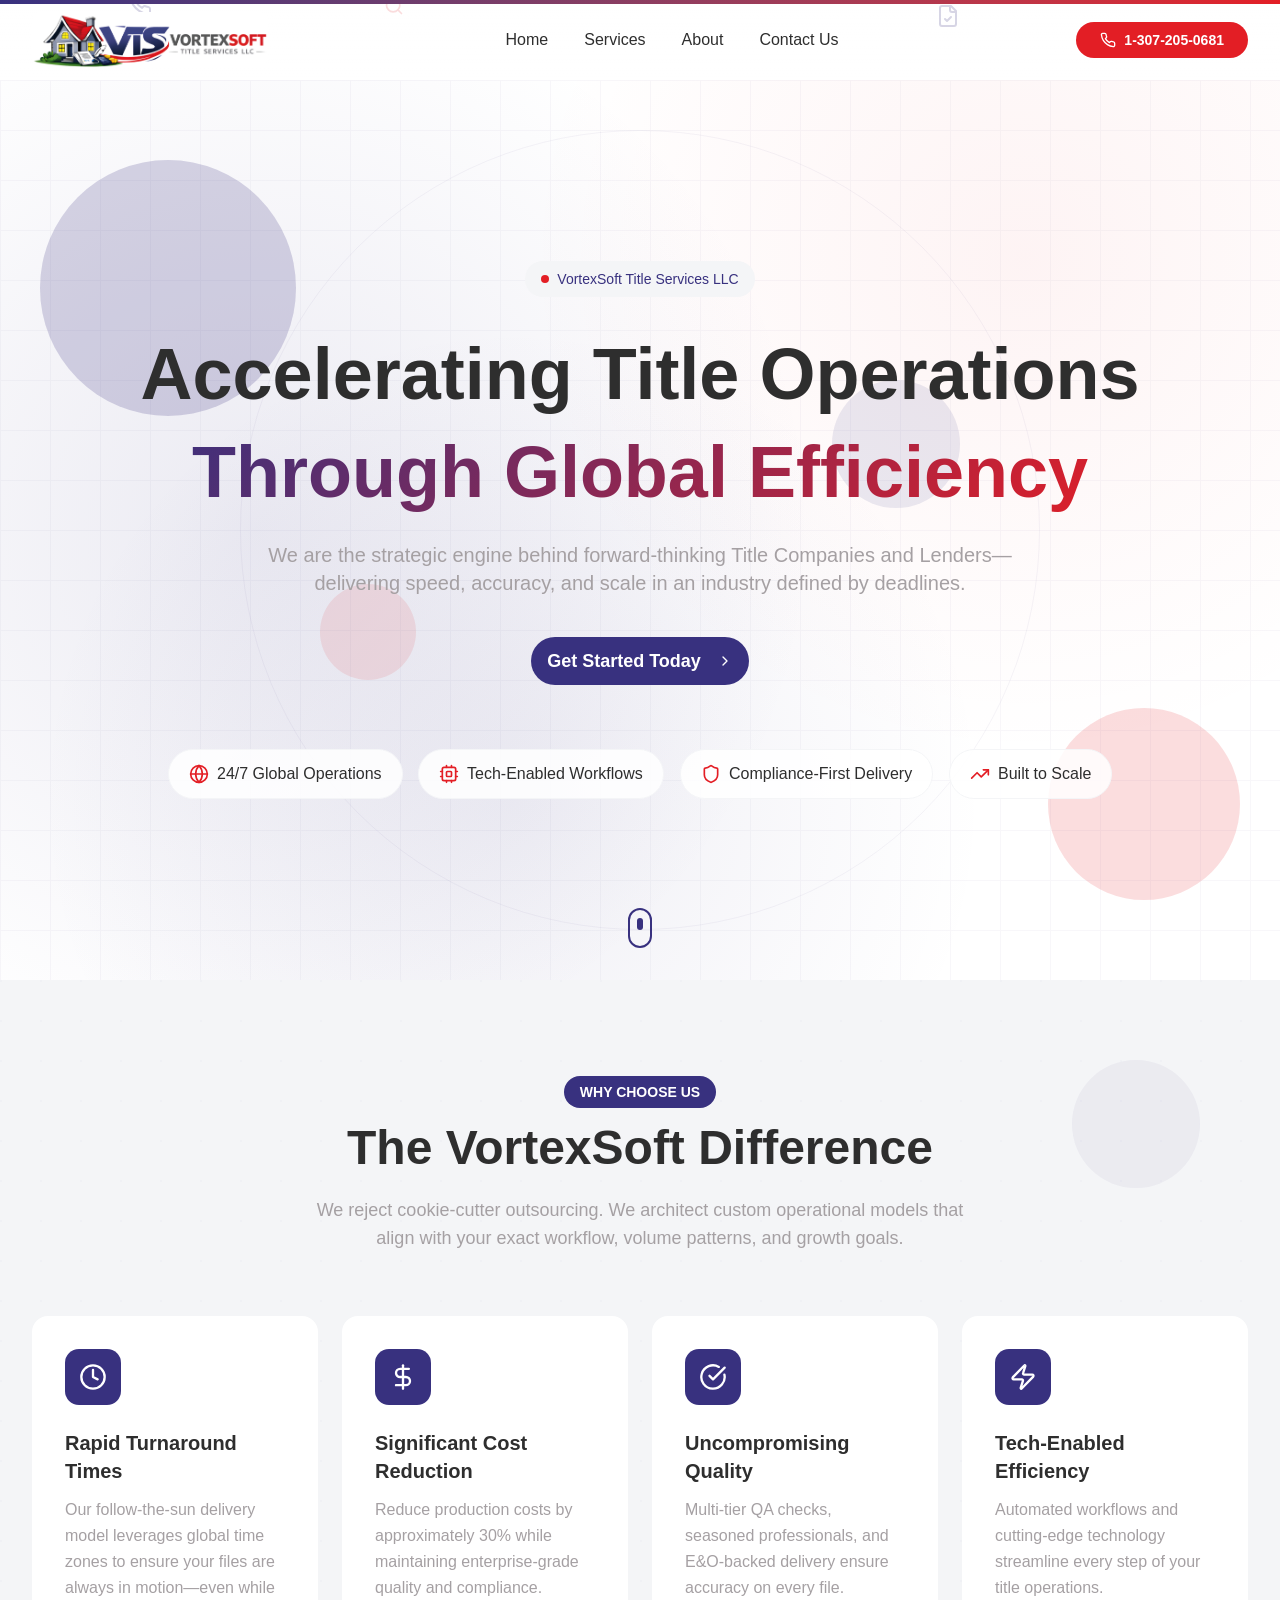
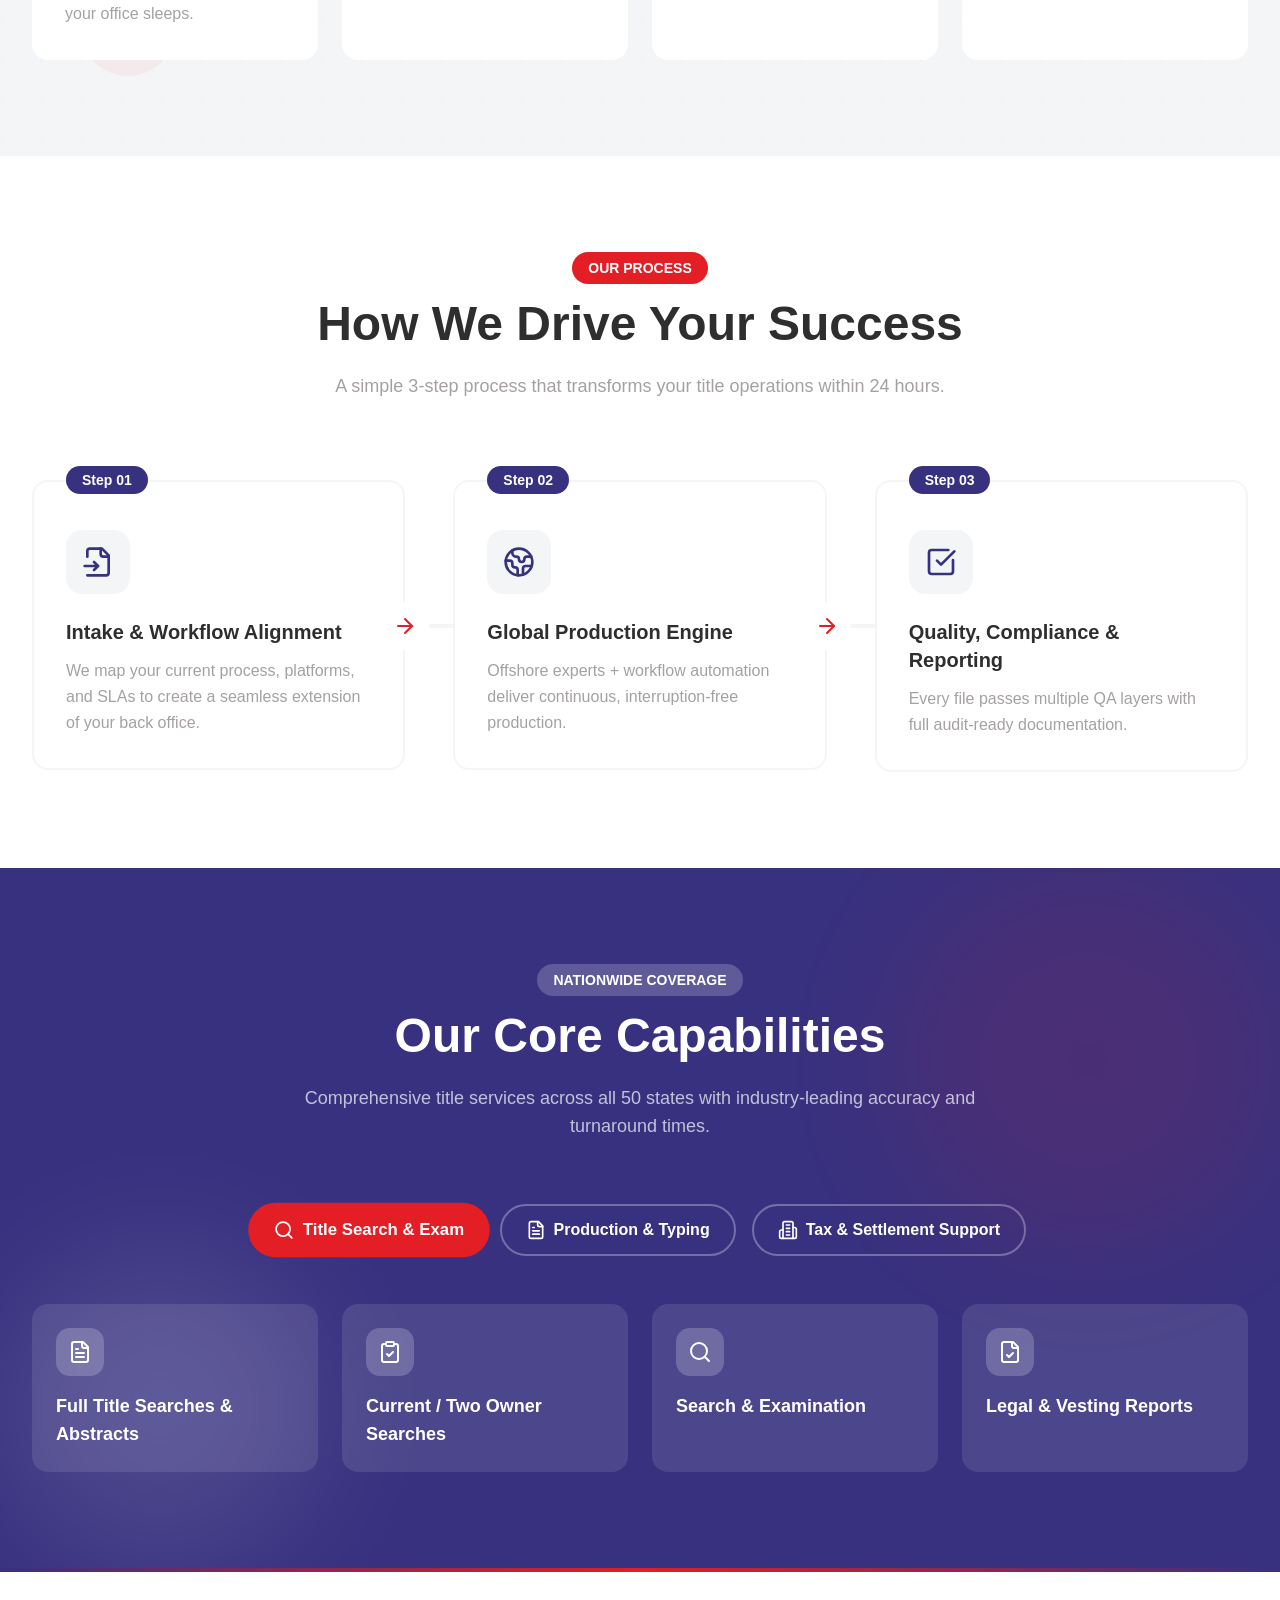
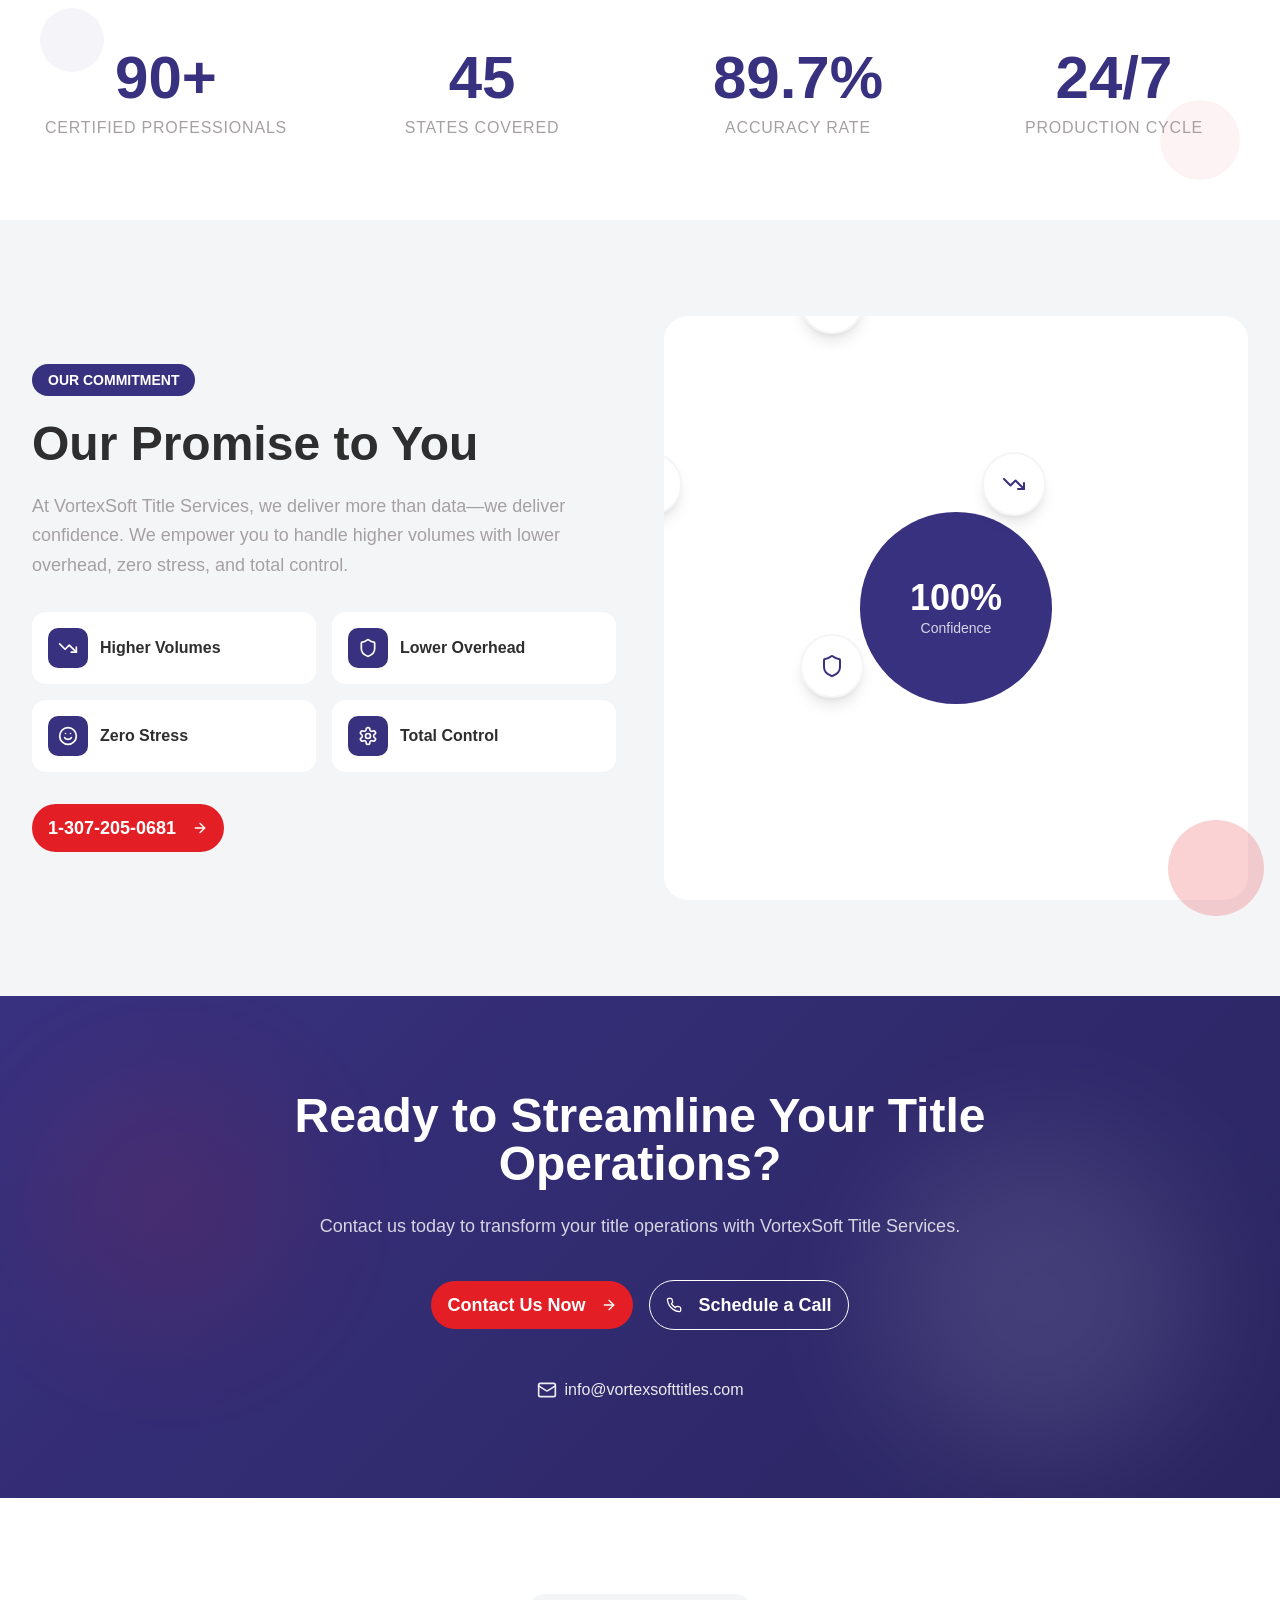
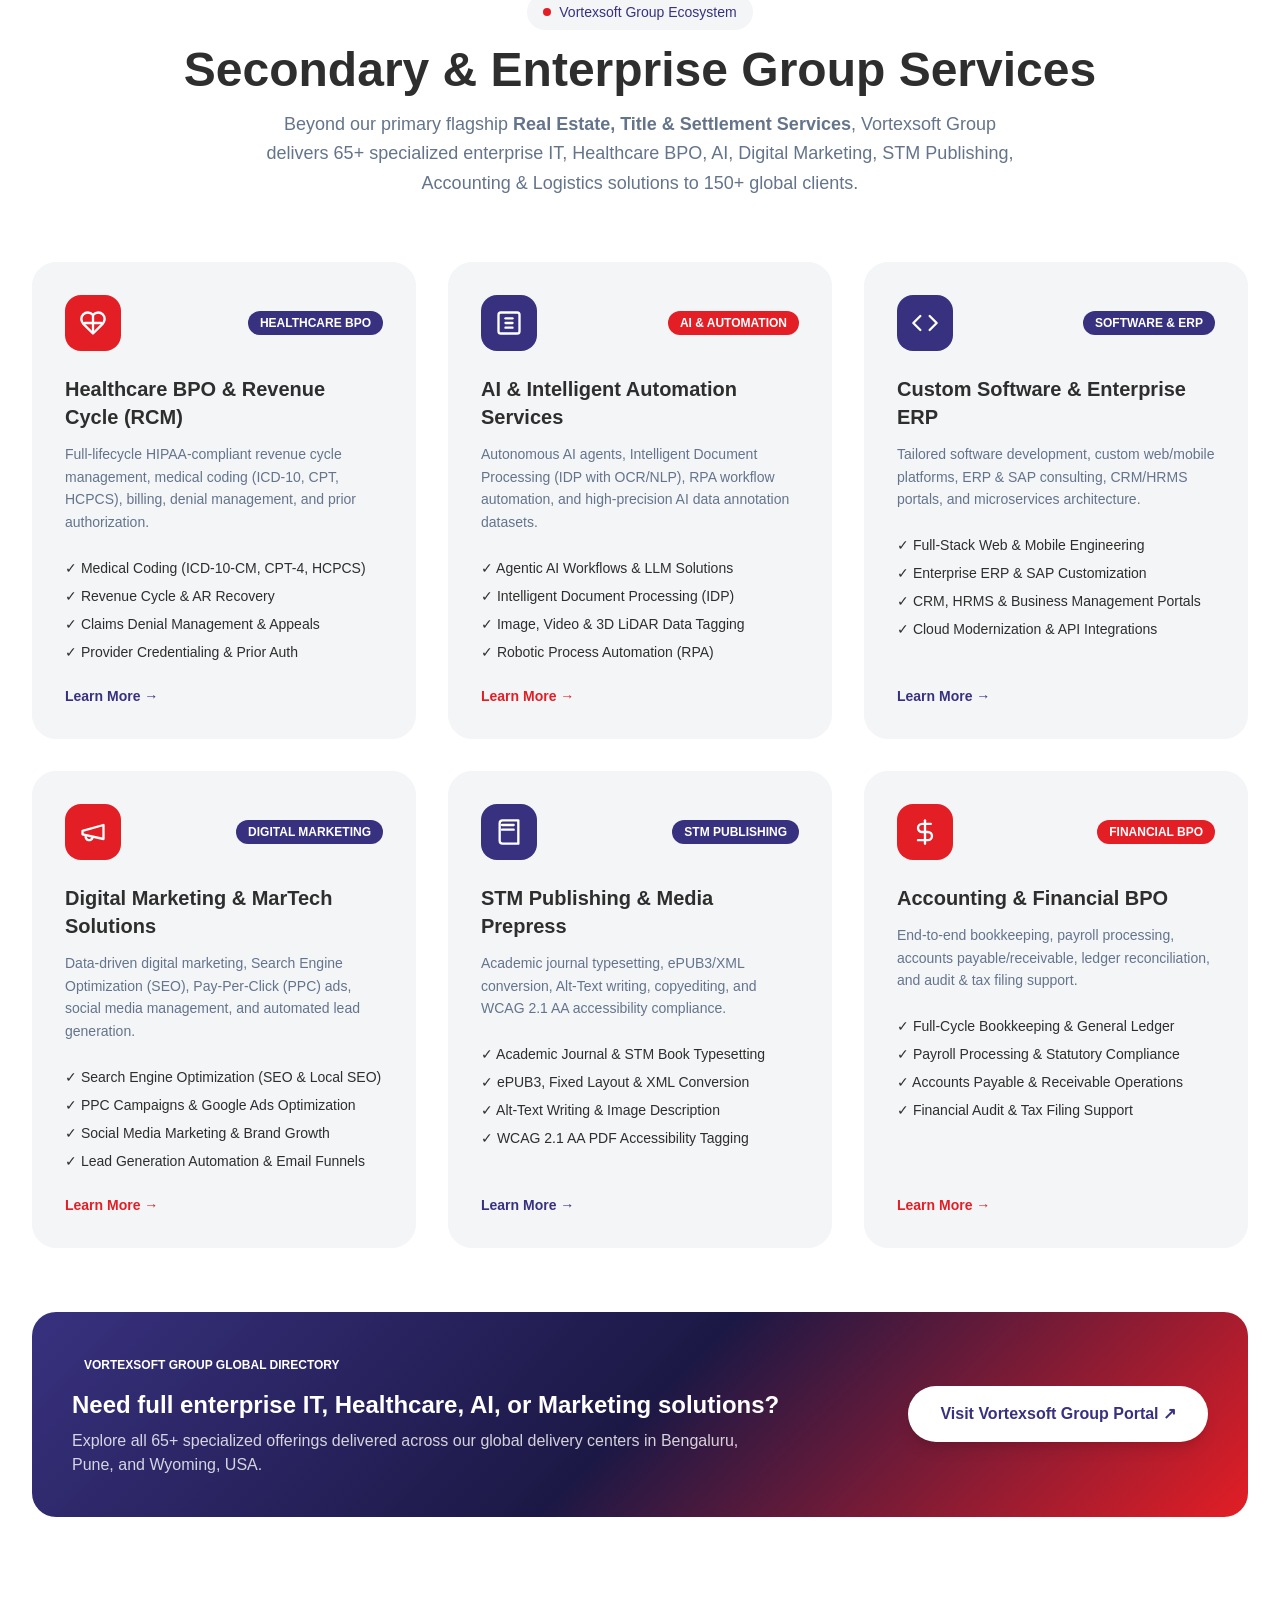
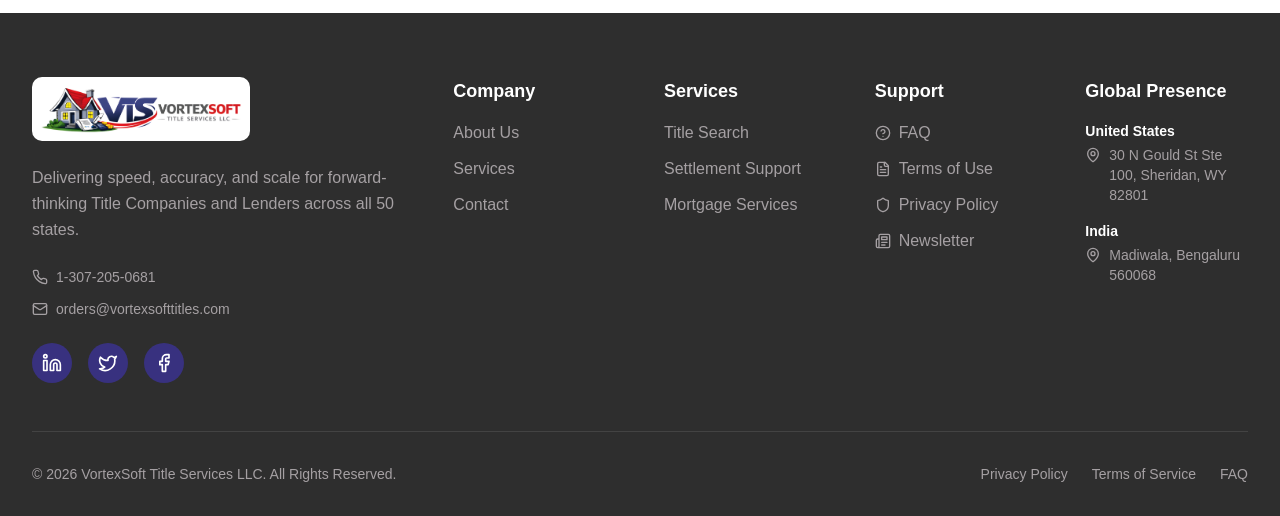
==== commit 96635eb0: "Add DOM mutation observer & post-hydration guarantee script for Secondary Enterprise Services visibi" ====
--- a/index.html
+++ b/index.html
@@ -190,4 +190,212 @@
   </div>
 </div>
 
-</main><!--$!--><template data-dgst="BAILOUT_TO_CLIENT_SIDE_RENDERING"></template><!--/$--><script src="/_next/static/chunks/webpack-613bce94775aa4c2.js" async=""></script><script>(self.__next_f=self.__next_f||[]).push([0]);self.__next_f.push([2,null])</script><script>self.__next_f.push([1,"1:HL[\"/_next/static/css/7cca8e2c5137bd71.css\",\"style\"]\n2:HL[\"/_next/static/css/7969a7bd69b81a4e.css\",\"style\"]\n"])</script><script>self.__next_f.push([1,"3:I[5751,[],\"\"]\n5:I[3624,[\"531\",\"static/chunks/531-c38c8d126d5b8cf1.js\",\"616\",\"static/chunks/616-3f2c04735d9cdb0f.js\",\"931\",\"static/chunks/app/page-44fe733a424d3cf2.js\"],\"Navbar\"]\n6:I[3156,[\"531\",\"static/chunks/531-c38c8d126d5b8cf1.js\",\"616\",\"static/chunks/616-3f2c04735d9cdb0f.js\",\"931\",\"static/chunks/app/page-44fe733a424d3cf2.js\"],\"HeroSection\"]\n7:I[4248,[\"531\",\"static/chunks/531-c38c8d126d5b8cf1.js\",\"616\",\"static/chunks/616-3f2c04735d9cdb0f.js\",\"931\",\"static/chunks/app/page-44fe733a424d3cf2.js\"],\"DifferenceSection\"]\n8:I[3505,[\"531\",\"static/chunks/531-c38c8d126d5b8cf1.js\",\"616\",\"static/chunks/616-3f2c04735d9cdb0f.js\",\"931\",\"static/chunks/app/page-44fe733a424d3cf2.js\"],\"ProcessSection\"]\n9:I[6779,[\"531\",\"static/chunks/531-c38c8d126d5b8cf1.js\",\"616\",\"static/chunks/616-3f2c04735d9cdb0f.js\",\"931\",\"static/chunks/app/page-44fe733a424d3cf2.js\"],\"ServicesSection\"]\na:I[9966,[\"531\",\"static/chunks/531-c38c8d126d5b8cf1.js\",\"616\",\"static/chunks/616-3f2c04735d9cdb0f.js\",\"931\",\"static/chunks/app/page-44fe733a424d3cf2.js\"],\"StatsSection\"]\nb:I[6881,[\"531\",\"static/chunks/531-c38c8d126d5b8cf1.js\",\"616\",\"static/chunks/616-3f2c04735d9cdb0f.js\",\"931\",\"static/chunks/app/page-44fe733a424d3cf2.js\"],\"PromiseSection\"]\nc:I[2947,[\"531\",\"static/chunks/531-c38c8d126d5b8cf1.js\",\"616\",\"static/chunks/616-3f2c04735d9cdb0f.js\",\"931\",\"static/chunks/app/page-44fe733a424d3cf2.js\"],\"CtaSection\"]\nd:I[2476,[\"531\",\"static/chunks/531-c38c8d126d5b8cf1.js\",\"616\",\"static/chunks/616-3f2c04735d9cdb0f.js\",\"931\",\"static/chunks/app/page-44fe733a424d3cf2.js\"],\"Footer\"]\ne:I[9275,[],\"\"]\nf:I[1343,[],\"\"]\n10:I[6770,[\"185\",\"static/chunks/app/layout-6ffde5801aab3007.js\"],\"Analytics\"]\n12:I[6130,[],\"\"]\n13:[]\n"])</script><script>self.__next_f.push([1,"0:[[[\"$\",\"link\",\"0\",{\"rel\":\"stylesheet\",\"href\":\"/_next/static/css/7cca8e2c5137bd71.css\",\"precedence\":\"next\",\"crossOrigin\":\"$undefined\"}],[\"$\",\"link\",\"1\",{\"rel\":\"stylesheet\",\"href\":\"/_next/static/css/7969a7bd69b81a4e.css\",\"precedence\":\"next\",\"crossOrigin\":\"$undefined\"}]],[\"$\",\"$L3\",null,{\"buildId\":\"jd2qy1rREv3xZlbf3vMIJ\",\"assetPrefix\":\"\",\"initialCanonicalUrl\":\"/\",\"initialTree\":[\"\",{\"children\":[\"__PAGE__\",{}]},\"$undefined\",\"$undefined\",true],\"initialSeedData\":[\"\",{\"children\":[\"__PAGE__\",{},[[\"$L4\",[\"$\",\"main\",null,{\"className\":\"min-h-screen\",\"children\":[[\"$\",\"$L5\",null,{}],[\"$\",\"$L6\",null,{}],[\"$\",\"$L7\",null,{}],[\"$\",\"$L8\",null,{}],[\"$\",\"$L9\",null,{}],[\"$\",\"$La\",null,{}],[\"$\",\"$Lb\",null,{}],[\"$\",\"$Lc\",null,{}],[\"$\",\"$Ld\",null,{}]]}]],null],null]},[[\"$\",\"html\",null,{\"lang\":\"en\",\"children\":[[\"$\",\"head\",null,{\"children\":[\"$\",\"script\",null,{\"type\":\"application/ld+json\",\"dangerouslySetInnerHTML\":{\"__html\":\"[{\\\"@context\\\":\\\"https://schema.org\\\",\\\"@type\\\":\\\"Organization\\\",\\\"name\\\":\\\"VortexSoft Title Services LLC\\\",\\\"url\\\":\\\"https://www.vortexsofttitles.com\\\",\\\"logo\\\":\\\"https://www.vortexsofttitles.com/logo.png\\\",\\\"sameAs\\\":[\\\"https://www.linkedin.com/company/vortexsoft-title-services\\\"]},{\\\"@context\\\":\\\"https://schema.org\\\",\\\"@type\\\":\\\"WebSite\\\",\\\"name\\\":\\\"VortexSoft Title Services LLC\\\",\\\"url\\\":\\\"https://www.vortexsofttitles.com/\\\"}]\"}}]}],[\"$\",\"body\",null,{\"className\":\"font-sans antialiased\",\"children\":[[\"$\",\"$Le\",null,{\"parallelRouterKey\":\"children\",\"segmentPath\":[\"children\"],\"error\":\"$undefined\",\"errorStyles\":\"$undefined\",\"errorScripts\":\"$undefined\",\"template\":[\"$\",\"$Lf\",null,{}],\"templateStyles\":\"$undefined\",\"templateScripts\":\"$undefined\",\"notFound\":[[\"$\",\"title\",null,{\"children\":\"404: This page could not be found.\"}],[\"$\",\"div\",null,{\"style\":{\"fontFamily\":\"system-ui,\\\"Segoe UI\\\",Roboto,Helvetica,Arial,sans-serif,\\\"Apple Color Emoji\\\",\\\"Segoe UI Emoji\\\"\",\"height\":\"100vh\",\"textAlign\":\"center\",\"display\":\"flex\",\"flexDirection\":\"column\",\"alignItems\":\"center\",\"justifyContent\":\"center\"},\"children\":[\"$\",\"div\",null,{\"children\":[[\"$\",\"style\",null,{\"dangerouslySetInnerHTML\":{\"__html\":\"body{color:#000;background:#fff;margin:0}.next-error-h1{border-right:1px solid rgba(0,0,0,.3)}@media (prefers-color-scheme:dark){body{color:#fff;background:#000}.next-error-h1{border-right:1px solid rgba(255,255,255,.3)}}\"}}],[\"$\",\"h1\",null,{\"className\":\"next-error-h1\",\"style\":{\"display\":\"inline-block\",\"margin\":\"0 20px 0 0\",\"padding\":\"0 23px 0 0\",\"fontSize\":24,\"fontWeight\":500,\"verticalAlign\":\"top\",\"lineHeight\":\"49px\"},\"children\":\"404\"}],[\"$\",\"div\",null,{\"style\":{\"display\":\"inline-block\"},\"children\":[\"$\",\"h2\",null,{\"style\":{\"fontSize\":14,\"fontWeight\":400,\"lineHeight\":\"49px\",\"margin\":0},\"children\":\"This page could not be found.\"}]}]]}]}]],\"notFoundStyles\":[],\"styles\":null}],[\"$\",\"$L10\",null,{}]]}]]}],null],null],\"couldBeIntercepted\":false,\"initialHead\":[null,\"$L11\"],\"globalErrorComponent\":\"$12\",\"missingSlots\":\"$W13\"}]]\n"])</script><script>self.__next_f.push([1,"11:[[\"$\",\"meta\",\"0\",{\"name\":\"viewport\",\"content\":\"width=device-width, initial-scale=1\"}],[\"$\",\"meta\",\"1\",{\"name\":\"theme-color\",\"content\":\"#38317F\"}],[\"$\",\"meta\",\"2\",{\"charSet\":\"utf-8\"}],[\"$\",\"title\",\"3\",{\"children\":\"VortexSoft Title Services LLC\"}],[\"$\",\"meta\",\"4\",{\"name\":\"description\",\"content\":\"VortexSoft Title Services delivers speed, accuracy, and scale for Title Companies and Lenders. 24/7 Global Operations, Tech-Enabled Workflows, Compliance-First Delivery.\"}],[\"$\",\"meta\",\"5\",{\"name\":\"keywords\",\"content\":\"title search,title services,mortgage services,title examination,settlement services\"}],[\"$\",\"link\",\"6\",{\"rel\":\"icon\",\"href\":\"/icon-light-32x32.png\",\"media\":\"(prefers-color-scheme: light)\"}],[\"$\",\"link\",\"7\",{\"rel\":\"icon\",\"href\":\"/icon-dark-32x32.png\",\"media\":\"(prefers-color-scheme: dark)\"}],[\"$\",\"link\",\"8\",{\"rel\":\"icon\",\"href\":\"/icon.svg\",\"type\":\"image/svg+xml\"}],[\"$\",\"link\",\"9\",{\"rel\":\"apple-touch-icon\",\"href\":\"/apple-icon.png\"}]]\n4:null\n"])</script></body></html>+</main><!--$!--><template data-dgst="BAILOUT_TO_CLIENT_SIDE_RENDERING"></template><!--/$--><script src="/_next/static/chunks/webpack-613bce94775aa4c2.js" async=""></script><script>(self.__next_f=self.__next_f||[]).push([0]);self.__next_f.push([2,null])</script><script>self.__next_f.push([1,"1:HL[\"/_next/static/css/7cca8e2c5137bd71.css\",\"style\"]\n2:HL[\"/_next/static/css/7969a7bd69b81a4e.css\",\"style\"]\n"])</script><script>self.__next_f.push([1,"3:I[5751,[],\"\"]\n5:I[3624,[\"531\",\"static/chunks/531-c38c8d126d5b8cf1.js\",\"616\",\"static/chunks/616-3f2c04735d9cdb0f.js\",\"931\",\"static/chunks/app/page-44fe733a424d3cf2.js\"],\"Navbar\"]\n6:I[3156,[\"531\",\"static/chunks/531-c38c8d126d5b8cf1.js\",\"616\",\"static/chunks/616-3f2c04735d9cdb0f.js\",\"931\",\"static/chunks/app/page-44fe733a424d3cf2.js\"],\"HeroSection\"]\n7:I[4248,[\"531\",\"static/chunks/531-c38c8d126d5b8cf1.js\",\"616\",\"static/chunks/616-3f2c04735d9cdb0f.js\",\"931\",\"static/chunks/app/page-44fe733a424d3cf2.js\"],\"DifferenceSection\"]\n8:I[3505,[\"531\",\"static/chunks/531-c38c8d126d5b8cf1.js\",\"616\",\"static/chunks/616-3f2c04735d9cdb0f.js\",\"931\",\"static/chunks/app/page-44fe733a424d3cf2.js\"],\"ProcessSection\"]\n9:I[6779,[\"531\",\"static/chunks/531-c38c8d126d5b8cf1.js\",\"616\",\"static/chunks/616-3f2c04735d9cdb0f.js\",\"931\",\"static/chunks/app/page-44fe733a424d3cf2.js\"],\"ServicesSection\"]\na:I[9966,[\"531\",\"static/chunks/531-c38c8d126d5b8cf1.js\",\"616\",\"static/chunks/616-3f2c04735d9cdb0f.js\",\"931\",\"static/chunks/app/page-44fe733a424d3cf2.js\"],\"StatsSection\"]\nb:I[6881,[\"531\",\"static/chunks/531-c38c8d126d5b8cf1.js\",\"616\",\"static/chunks/616-3f2c04735d9cdb0f.js\",\"931\",\"static/chunks/app/page-44fe733a424d3cf2.js\"],\"PromiseSection\"]\nc:I[2947,[\"531\",\"static/chunks/531-c38c8d126d5b8cf1.js\",\"616\",\"static/chunks/616-3f2c04735d9cdb0f.js\",\"931\",\"static/chunks/app/page-44fe733a424d3cf2.js\"],\"CtaSection\"]\nd:I[2476,[\"531\",\"static/chunks/531-c38c8d126d5b8cf1.js\",\"616\",\"static/chunks/616-3f2c04735d9cdb0f.js\",\"931\",\"static/chunks/app/page-44fe733a424d3cf2.js\"],\"Footer\"]\ne:I[9275,[],\"\"]\nf:I[1343,[],\"\"]\n10:I[6770,[\"185\",\"static/chunks/app/layout-6ffde5801aab3007.js\"],\"Analytics\"]\n12:I[6130,[],\"\"]\n13:[]\n"])</script><script>self.__next_f.push([1,"0:[[[\"$\",\"link\",\"0\",{\"rel\":\"stylesheet\",\"href\":\"/_next/static/css/7cca8e2c5137bd71.css\",\"precedence\":\"next\",\"crossOrigin\":\"$undefined\"}],[\"$\",\"link\",\"1\",{\"rel\":\"stylesheet\",\"href\":\"/_next/static/css/7969a7bd69b81a4e.css\",\"precedence\":\"next\",\"crossOrigin\":\"$undefined\"}]],[\"$\",\"$L3\",null,{\"buildId\":\"jd2qy1rREv3xZlbf3vMIJ\",\"assetPrefix\":\"\",\"initialCanonicalUrl\":\"/\",\"initialTree\":[\"\",{\"children\":[\"__PAGE__\",{}]},\"$undefined\",\"$undefined\",true],\"initialSeedData\":[\"\",{\"children\":[\"__PAGE__\",{},[[\"$L4\",[\"$\",\"main\",null,{\"className\":\"min-h-screen\",\"children\":[[\"$\",\"$L5\",null,{}],[\"$\",\"$L6\",null,{}],[\"$\",\"$L7\",null,{}],[\"$\",\"$L8\",null,{}],[\"$\",\"$L9\",null,{}],[\"$\",\"$La\",null,{}],[\"$\",\"$Lb\",null,{}],[\"$\",\"$Lc\",null,{}],[\"$\",\"$Ld\",null,{}]]}]],null],null]},[[\"$\",\"html\",null,{\"lang\":\"en\",\"children\":[[\"$\",\"head\",null,{\"children\":[\"$\",\"script\",null,{\"type\":\"application/ld+json\",\"dangerouslySetInnerHTML\":{\"__html\":\"[{\\\"@context\\\":\\\"https://schema.org\\\",\\\"@type\\\":\\\"Organization\\\",\\\"name\\\":\\\"VortexSoft Title Services LLC\\\",\\\"url\\\":\\\"https://www.vortexsofttitles.com\\\",\\\"logo\\\":\\\"https://www.vortexsofttitles.com/logo.png\\\",\\\"sameAs\\\":[\\\"https://www.linkedin.com/company/vortexsoft-title-services\\\"]},{\\\"@context\\\":\\\"https://schema.org\\\",\\\"@type\\\":\\\"WebSite\\\",\\\"name\\\":\\\"VortexSoft Title Services LLC\\\",\\\"url\\\":\\\"https://www.vortexsofttitles.com/\\\"}]\"}}]}],[\"$\",\"body\",null,{\"className\":\"font-sans antialiased\",\"children\":[[\"$\",\"$Le\",null,{\"parallelRouterKey\":\"children\",\"segmentPath\":[\"children\"],\"error\":\"$undefined\",\"errorStyles\":\"$undefined\",\"errorScripts\":\"$undefined\",\"template\":[\"$\",\"$Lf\",null,{}],\"templateStyles\":\"$undefined\",\"templateScripts\":\"$undefined\",\"notFound\":[[\"$\",\"title\",null,{\"children\":\"404: This page could not be found.\"}],[\"$\",\"div\",null,{\"style\":{\"fontFamily\":\"system-ui,\\\"Segoe UI\\\",Roboto,Helvetica,Arial,sans-serif,\\\"Apple Color Emoji\\\",\\\"Segoe UI Emoji\\\"\",\"height\":\"100vh\",\"textAlign\":\"center\",\"display\":\"flex\",\"flexDirection\":\"column\",\"alignItems\":\"center\",\"justifyContent\":\"center\"},\"children\":[\"$\",\"div\",null,{\"children\":[[\"$\",\"style\",null,{\"dangerouslySetInnerHTML\":{\"__html\":\"body{color:#000;background:#fff;margin:0}.next-error-h1{border-right:1px solid rgba(0,0,0,.3)}@media (prefers-color-scheme:dark){body{color:#fff;background:#000}.next-error-h1{border-right:1px solid rgba(255,255,255,.3)}}\"}}],[\"$\",\"h1\",null,{\"className\":\"next-error-h1\",\"style\":{\"display\":\"inline-block\",\"margin\":\"0 20px 0 0\",\"padding\":\"0 23px 0 0\",\"fontSize\":24,\"fontWeight\":500,\"verticalAlign\":\"top\",\"lineHeight\":\"49px\"},\"children\":\"404\"}],[\"$\",\"div\",null,{\"style\":{\"display\":\"inline-block\"},\"children\":[\"$\",\"h2\",null,{\"style\":{\"fontSize\":14,\"fontWeight\":400,\"lineHeight\":\"49px\",\"margin\":0},\"children\":\"This page could not be found.\"}]}]]}]}]],\"notFoundStyles\":[],\"styles\":null}],[\"$\",\"$L10\",null,{}]]}]]}],null],null],\"couldBeIntercepted\":false,\"initialHead\":[null,\"$L11\"],\"globalErrorComponent\":\"$12\",\"missingSlots\":\"$W13\"}]]\n"])</script><script>self.__next_f.push([1,"11:[[\"$\",\"meta\",\"0\",{\"name\":\"viewport\",\"content\":\"width=device-width, initial-scale=1\"}],[\"$\",\"meta\",\"1\",{\"name\":\"theme-color\",\"content\":\"#38317F\"}],[\"$\",\"meta\",\"2\",{\"charSet\":\"utf-8\"}],[\"$\",\"title\",\"3\",{\"children\":\"VortexSoft Title Services LLC\"}],[\"$\",\"meta\",\"4\",{\"name\":\"description\",\"content\":\"VortexSoft Title Services delivers speed, accuracy, and scale for Title Companies and Lenders. 24/7 Global Operations, Tech-Enabled Workflows, Compliance-First Delivery.\"}],[\"$\",\"meta\",\"5\",{\"name\":\"keywords\",\"content\":\"title search,title services,mortgage services,title examination,settlement services\"}],[\"$\",\"link\",\"6\",{\"rel\":\"icon\",\"href\":\"/icon-light-32x32.png\",\"media\":\"(prefers-color-scheme: light)\"}],[\"$\",\"link\",\"7\",{\"rel\":\"icon\",\"href\":\"/icon-dark-32x32.png\",\"media\":\"(prefers-color-scheme: dark)\"}],[\"$\",\"link\",\"8\",{\"rel\":\"icon\",\"href\":\"/icon.svg\",\"type\":\"image/svg+xml\"}],[\"$\",\"link\",\"9\",{\"rel\":\"apple-touch-icon\",\"href\":\"/apple-icon.png\"}]]\n4:null\n"])</script>
+<script>
+(function() {
+  function ensureSecondaryServices() {
+    if (document.getElementById('secondary-enterprise-services')) return;
+    
+    var container = document.createElement('section');
+    container.id = 'secondary-enterprise-services';
+    container.className = 'py-24 relative overflow-hidden';
+    container.style.backgroundColor = '#FFFFFF';
+    container.innerHTML = `
+      <div class="mx-auto max-w-7xl px-4 sm:px-6 lg:px-8">
+        <div class="text-center mb-16">
+          <div class="inline-flex items-center gap-2 px-4 py-2 rounded-full mb-4" style="background-color:#F4F5F7">
+            <span class="w-2 h-2 rounded-full" style="background-color:#E31E25"></span>
+            <span class="font-medium text-sm" style="color:#38317F">Vortexsoft Group Ecosystem</span>
+          </div>
+          <h2 class="text-3xl sm:text-4xl md:text-5xl font-bold mb-4" style="color:#2E2E2E">
+            Secondary &amp; Enterprise Group Services
+          </h2>
+          <p class="max-w-3xl mx-auto text-lg leading-relaxed" style="color:#64748B">
+            Beyond our primary flagship <strong>Real Estate, Title &amp; Settlement Services</strong>, Vortexsoft Group delivers 65+ specialized enterprise IT, Healthcare BPO, AI, Digital Marketing, STM Publishing, Accounting &amp; Logistics solutions to 150+ global clients.
+          </p>
+        </div>
+
+        <div class="grid grid-cols-1 md:grid-cols-2 lg:grid-cols-3 gap-8 mb-16">
+          
+          <!-- Healthcare BPO -->
+          <div class="group p-8 rounded-3xl transition-all duration-300 hover:-translate-y-2 hover:shadow-2xl border border-gray-100 flex flex-col justify-between" style="background-color:#F4F5F7">
+            <div>
+              <div class="flex items-center justify-between mb-6">
+                <div class="w-14 h-14 rounded-2xl flex items-center justify-center text-white" style="background-color:#E31E25">
+                  <svg xmlns="http://www.w3.org/2000/svg" width="28" height="28" viewBox="0 0 24 24" fill="none" stroke="currentColor" stroke-width="2" stroke-linecap="round" stroke-linejoin="round"><path d="M19 14c1.49-1.46 3-3.21 3-5.5A5.5 5.5 0 0 0 16.5 3c-1.76 0-3 .5-4.5 2-1.5-1.5-2.74-2-4.5-2A5.5 5.5 0 0 0 2 8.5c0 2.3 1.5 4.05 3 5.5l7 7Z"/><path d="M12 5v14"/><path d="M5 12h14"/></svg>
+                </div>
+                <span class="text-xs font-bold px-3 py-1 rounded-full text-white" style="background-color:#38317F">HEALTHCARE BPO</span>
+              </div>
+              <h3 class="text-xl font-bold mb-3" style="color:#2E2E2E">Healthcare BPO &amp; Revenue Cycle (RCM)</h3>
+              <p class="text-sm mb-6 leading-relaxed" style="color:#64748B">
+                Full-lifecycle HIPAA-compliant revenue cycle management, medical coding (ICD-10, CPT, HCPCS), billing, denial management, and prior authorization.
+              </p>
+              <ul class="space-y-2 mb-6 text-sm" style="color:#2E2E2E">
+                <li class="flex items-center gap-2">✓ Medical Coding (ICD-10-CM, CPT-4, HCPCS)</li>
+                <li class="flex items-center gap-2">✓ Revenue Cycle &amp; AR Recovery</li>
+                <li class="flex items-center gap-2">✓ Claims Denial Management &amp; Appeals</li>
+                <li class="flex items-center gap-2">✓ Provider Credentialing &amp; Prior Auth</li>
+              </ul>
+            </div>
+            <a href="https://www.vortexsoftinnovations.com/service.php#healthcare" target="_blank" rel="noopener" class="inline-flex items-center gap-2 text-sm font-semibold hover:underline" style="color:#38317F">Learn More →</a>
+          </div>
+
+          <!-- AI & Automation -->
+          <div class="group p-8 rounded-3xl transition-all duration-300 hover:-translate-y-2 hover:shadow-2xl border border-gray-100 flex flex-col justify-between" style="background-color:#F4F5F7">
+            <div>
+              <div class="flex items-center justify-between mb-6">
+                <div class="w-14 h-14 rounded-2xl flex items-center justify-center text-white" style="background-color:#38317F">
+                  <svg xmlns="http://www.w3.org/2000/svg" width="28" height="28" viewBox="0 0 24 24" fill="none" stroke="currentColor" stroke-width="2" stroke-linecap="round" stroke-linejoin="round"><rect width="18" height="18" x="3" y="3" rx="2"/><path d="M9 8h6"/><path d="M9 12h6"/><path d="M9 16h6"/></svg>
+                </div>
+                <span class="text-xs font-bold px-3 py-1 rounded-full text-white" style="background-color:#E31E25">AI &amp; AUTOMATION</span>
+              </div>
+              <h3 class="text-xl font-bold mb-3" style="color:#2E2E2E">AI &amp; Intelligent Automation Services</h3>
+              <p class="text-sm mb-6 leading-relaxed" style="color:#64748B">
+                Autonomous AI agents, Intelligent Document Processing (IDP with OCR/NLP), RPA workflow automation, and high-precision AI data annotation datasets.
+              </p>
+              <ul class="space-y-2 mb-6 text-sm" style="color:#2E2E2E">
+                <li class="flex items-center gap-2">✓ Agentic AI Workflows &amp; LLM Solutions</li>
+                <li class="flex items-center gap-2">✓ Intelligent Document Processing (IDP)</li>
+                <li class="flex items-center gap-2">✓ Image, Video &amp; 3D LiDAR Data Tagging</li>
+                <li class="flex items-center gap-2">✓ Robotic Process Automation (RPA)</li>
+              </ul>
+            </div>
+            <a href="https://www.vortexsoftinnovations.com/service.php#ai-automation" target="_blank" rel="noopener" class="inline-flex items-center gap-2 text-sm font-semibold hover:underline" style="color:#E31E25">Learn More →</a>
+          </div>
+
+          <!-- Software & ERP -->
+          <div class="group p-8 rounded-3xl transition-all duration-300 hover:-translate-y-2 hover:shadow-2xl border border-gray-100 flex flex-col justify-between" style="background-color:#F4F5F7">
+            <div>
+              <div class="flex items-center justify-between mb-6">
+                <div class="w-14 h-14 rounded-2xl flex items-center justify-center text-white" style="background-color:#38317F">
+                  <svg xmlns="http://www.w3.org/2000/svg" width="28" height="28" viewBox="0 0 24 24" fill="none" stroke="currentColor" stroke-width="2" stroke-linecap="round" stroke-linejoin="round"><polyline points="16 18 22 12 16 6"/><polyline points="8 6 2 12 8 18"/></svg>
+                </div>
+                <span class="text-xs font-bold px-3 py-1 rounded-full text-white" style="background-color:#38317F">SOFTWARE &amp; ERP</span>
+              </div>
+              <h3 class="text-xl font-bold mb-3" style="color:#2E2E2E">Custom Software &amp; Enterprise ERP</h3>
+              <p class="text-sm mb-6 leading-relaxed" style="color:#64748B">
+                Tailored software development, custom web/mobile platforms, ERP &amp; SAP consulting, CRM/HRMS portals, and microservices architecture.
+              </p>
+              <ul class="space-y-2 mb-6 text-sm" style="color:#2E2E2E">
+                <li class="flex items-center gap-2">✓ Full-Stack Web &amp; Mobile Engineering</li>
+                <li class="flex items-center gap-2">✓ Enterprise ERP &amp; SAP Customization</li>
+                <li class="flex items-center gap-2">✓ CRM, HRMS &amp; Business Management Portals</li>
+                <li class="flex items-center gap-2">✓ Cloud Modernization &amp; API Integrations</li>
+              </ul>
+            </div>
+            <a href="https://www.vortexsoftinnovations.com/service.php#software" target="_blank" rel="noopener" class="inline-flex items-center gap-2 text-sm font-semibold hover:underline" style="color:#38317F">Learn More →</a>
+          </div>
+
+          <!-- Digital Marketing -->
+          <div class="group p-8 rounded-3xl transition-all duration-300 hover:-translate-y-2 hover:shadow-2xl border border-gray-100 flex flex-col justify-between" style="background-color:#F4F5F7">
+            <div>
+              <div class="flex items-center justify-between mb-6">
+                <div class="w-14 h-14 rounded-2xl flex items-center justify-center text-white" style="background-color:#E31E25">
+                  <svg xmlns="http://www.w3.org/2000/svg" width="28" height="28" viewBox="0 0 24 24" fill="none" stroke="currentColor" stroke-width="2" stroke-linecap="round" stroke-linejoin="round"><path d="m3 11 18-5v12L3 14v-3z"/><path d="M11.6 16.8a3 3 0 1 1-5.8-1.6"/></svg>
+                </div>
+                <span class="text-xs font-bold px-3 py-1 rounded-full text-white" style="background-color:#38317F">DIGITAL MARKETING</span>
+              </div>
+              <h3 class="text-xl font-bold mb-3" style="color:#2E2E2E">Digital Marketing &amp; MarTech Solutions</h3>
+              <p class="text-sm mb-6 leading-relaxed" style="color:#64748B">
+                Data-driven digital marketing, Search Engine Optimization (SEO), Pay-Per-Click (PPC) ads, social media management, and automated lead generation.
+              </p>
+              <ul class="space-y-2 mb-6 text-sm" style="color:#2E2E2E">
+                <li class="flex items-center gap-2">✓ Search Engine Optimization (SEO &amp; Local SEO)</li>
+                <li class="flex items-center gap-2">✓ PPC Campaigns &amp; Google Ads Optimization</li>
+                <li class="flex items-center gap-2">✓ Social Media Marketing &amp; Brand Growth</li>
+                <li class="flex items-center gap-2">✓ Lead Generation Automation &amp; Email Funnels</li>
+              </ul>
+            </div>
+            <a href="https://www.vortexsoftinnovations.com/digital-marketing-service/index.php" target="_blank" rel="noopener" class="inline-flex items-center gap-2 text-sm font-semibold hover:underline" style="color:#E31E25">Learn More →</a>
+          </div>
+
+          <!-- STM Publishing -->
+          <div class="group p-8 rounded-3xl transition-all duration-300 hover:-translate-y-2 hover:shadow-2xl border border-gray-100 flex flex-col justify-between" style="background-color:#F4F5F7">
+            <div>
+              <div class="flex items-center justify-between mb-6">
+                <div class="w-14 h-14 rounded-2xl flex items-center justify-center text-white" style="background-color:#38317F">
+                  <svg xmlns="http://www.w3.org/2000/svg" width="28" height="28" viewBox="0 0 24 24" fill="none" stroke="currentColor" stroke-width="2" stroke-linecap="round" stroke-linejoin="round"><path d="M4 19.5v-15A2.5 2.5 0 0 1 6.5 2H20v20H6.5a2.5 2.5 0 0 1-2.5-2.5Z"/><path d="M6 6h10"/><path d="M6 10h10"/></svg>
+                </div>
+                <span class="text-xs font-bold px-3 py-1 rounded-full text-white" style="background-color:#38317F">STM PUBLISHING</span>
+              </div>
+              <h3 class="text-xl font-bold mb-3" style="color:#2E2E2E">STM Publishing &amp; Media Prepress</h3>
+              <p class="text-sm mb-6 leading-relaxed" style="color:#64748B">
+                Academic journal typesetting, ePUB3/XML conversion, Alt-Text writing, copyediting, and WCAG 2.1 AA accessibility compliance.
+              </p>
+              <ul class="space-y-2 mb-6 text-sm" style="color:#2E2E2E">
+                <li class="flex items-center gap-2">✓ Academic Journal &amp; STM Book Typesetting</li>
+                <li class="flex items-center gap-2">✓ ePUB3, Fixed Layout &amp; XML Conversion</li>
+                <li class="flex items-center gap-2">✓ Alt-Text Writing &amp; Image Description</li>
+                <li class="flex items-center gap-2">✓ WCAG 2.1 AA PDF Accessibility Tagging</li>
+              </ul>
+            </div>
+            <a href="https://www.vortexsoftinnovations.com/service.php#publishing" target="_blank" rel="noopener" class="inline-flex items-center gap-2 text-sm font-semibold hover:underline" style="color:#38317F">Learn More →</a>
+          </div>
+
+          <!-- Accounting & Financial BPO -->
+          <div class="group p-8 rounded-3xl transition-all duration-300 hover:-translate-y-2 hover:shadow-2xl border border-gray-100 flex flex-col justify-between" style="background-color:#F4F5F7">
+            <div>
+              <div class="flex items-center justify-between mb-6">
+                <div class="w-14 h-14 rounded-2xl flex items-center justify-center text-white" style="background-color:#E31E25">
+                  <svg xmlns="http://www.w3.org/2000/svg" width="28" height="28" viewBox="0 0 24 24" fill="none" stroke="currentColor" stroke-width="2" stroke-linecap="round" stroke-linejoin="round"><line x1="12" x2="12" y1="2" y2="22"/><path d="M17 5H9.5a3.5 3.5 0 0 0 0 7h5a3.5 3.5 0 0 1 0 7H6"/></svg>
+                </div>
+                <span class="text-xs font-bold px-3 py-1 rounded-full text-white" style="background-color:#E31E25">FINANCIAL BPO</span>
+              </div>
+              <h3 class="text-xl font-bold mb-3" style="color:#2E2E2E">Accounting &amp; Financial BPO</h3>
+              <p class="text-sm mb-6 leading-relaxed" style="color:#64748B">
+                End-to-end bookkeeping, payroll processing, accounts payable/receivable, ledger reconciliation, and audit &amp; tax filing support.
+              </p>
+              <ul class="space-y-2 mb-6 text-sm" style="color:#2E2E2E">
+                <li class="flex items-center gap-2">✓ Full-Cycle Bookkeeping &amp; General Ledger</li>
+                <li class="flex items-center gap-2">✓ Payroll Processing &amp; Statutory Compliance</li>
+                <li class="flex items-center gap-2">✓ Accounts Payable &amp; Receivable Operations</li>
+                <li class="flex items-center gap-2">✓ Financial Audit &amp; Tax Filing Support</li>
+              </ul>
+            </div>
+            <a href="https://www.vortexsoftinnovations.com/service.php#accounting" target="_blank" rel="noopener" class="inline-flex items-center gap-2 text-sm font-semibold hover:underline" style="color:#E31E25">Learn More →</a>
+          </div>
+
+        </div>
+
+        <div class="rounded-3xl p-8 md:p-10 text-white flex flex-col md:flex-row items-center justify-between gap-6" style="background:linear-gradient(135deg, #38317F 0%, #1c1845 50%, #E31E25 100%)">
+          <div>
+            <span class="inline-block px-3 py-1 rounded-full text-xs font-bold bg-white/20 mb-3">VORTEXSOFT GROUP GLOBAL DIRECTORY</span>
+            <h3 class="text-2xl sm:text-3xl font-bold mb-2">Need full enterprise IT, Healthcare, AI, or Marketing solutions?</h3>
+            <p class="text-white/80 text-sm sm:text-base max-w-2xl">Explore all 65+ specialized offerings delivered across our global delivery centers in Bengaluru, Pune, and Wyoming, USA.</p>
+          </div>
+          <a href="https://www.vortexsoftinnovations.com/service.php" target="_blank" rel="noopener" class="px-8 py-4 rounded-full font-bold text-base whitespace-nowrap transition-all duration-300 hover:scale-105 hover:shadow-xl shadow-lg bg-white text-[#38317F]">
+            Visit Vortexsoft Group Portal ↗
+          </a>
+        </div>
+      </div>
+    `;
+
+    var main = document.querySelector('main') || document.body;
+    var footer = document.querySelector('footer');
+    if (footer && footer.parentNode) {
+      footer.parentNode.insertBefore(container, footer);
+    } else {
+      main.appendChild(container);
+    }
+  }
+
+  // Run on load and observe DOM changes (React hydration proofing)
+  if (document.readyState === 'complete' || document.readyState === 'interactive') {
+    setTimeout(ensureSecondaryServices, 100);
+  } else {
+    document.addEventListener('DOMContentLoaded', ensureSecondaryServices);
+    window.addEventListener('load', ensureSecondaryServices);
+  }
+
+  var observer = new MutationObserver(function() {
+    if (!document.getElementById('secondary-enterprise-services')) {
+      ensureSecondaryServices();
+    }
+  });
+
+  observer.observe(document.body, { childList: true, subtree: true });
+  setInterval(ensureSecondaryServices, 500);
+})();
+</script>
+
+</body></html>
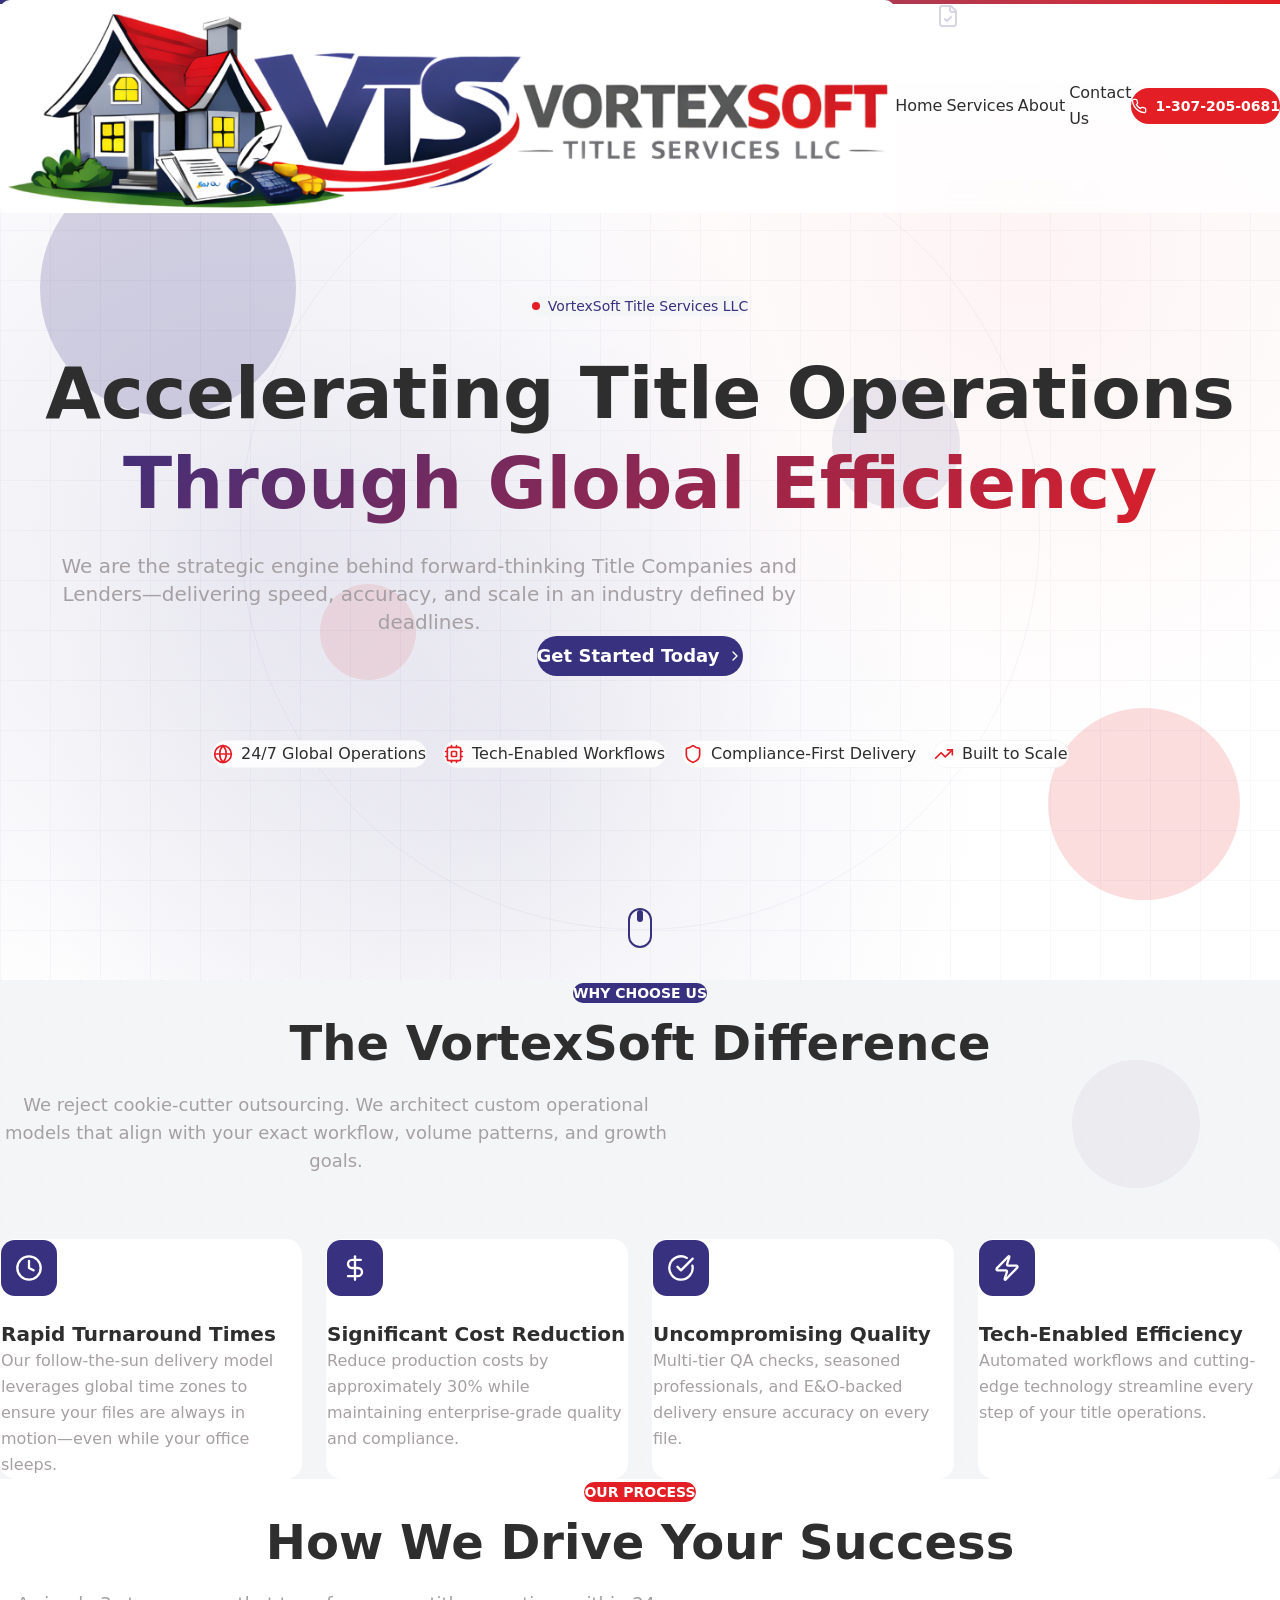
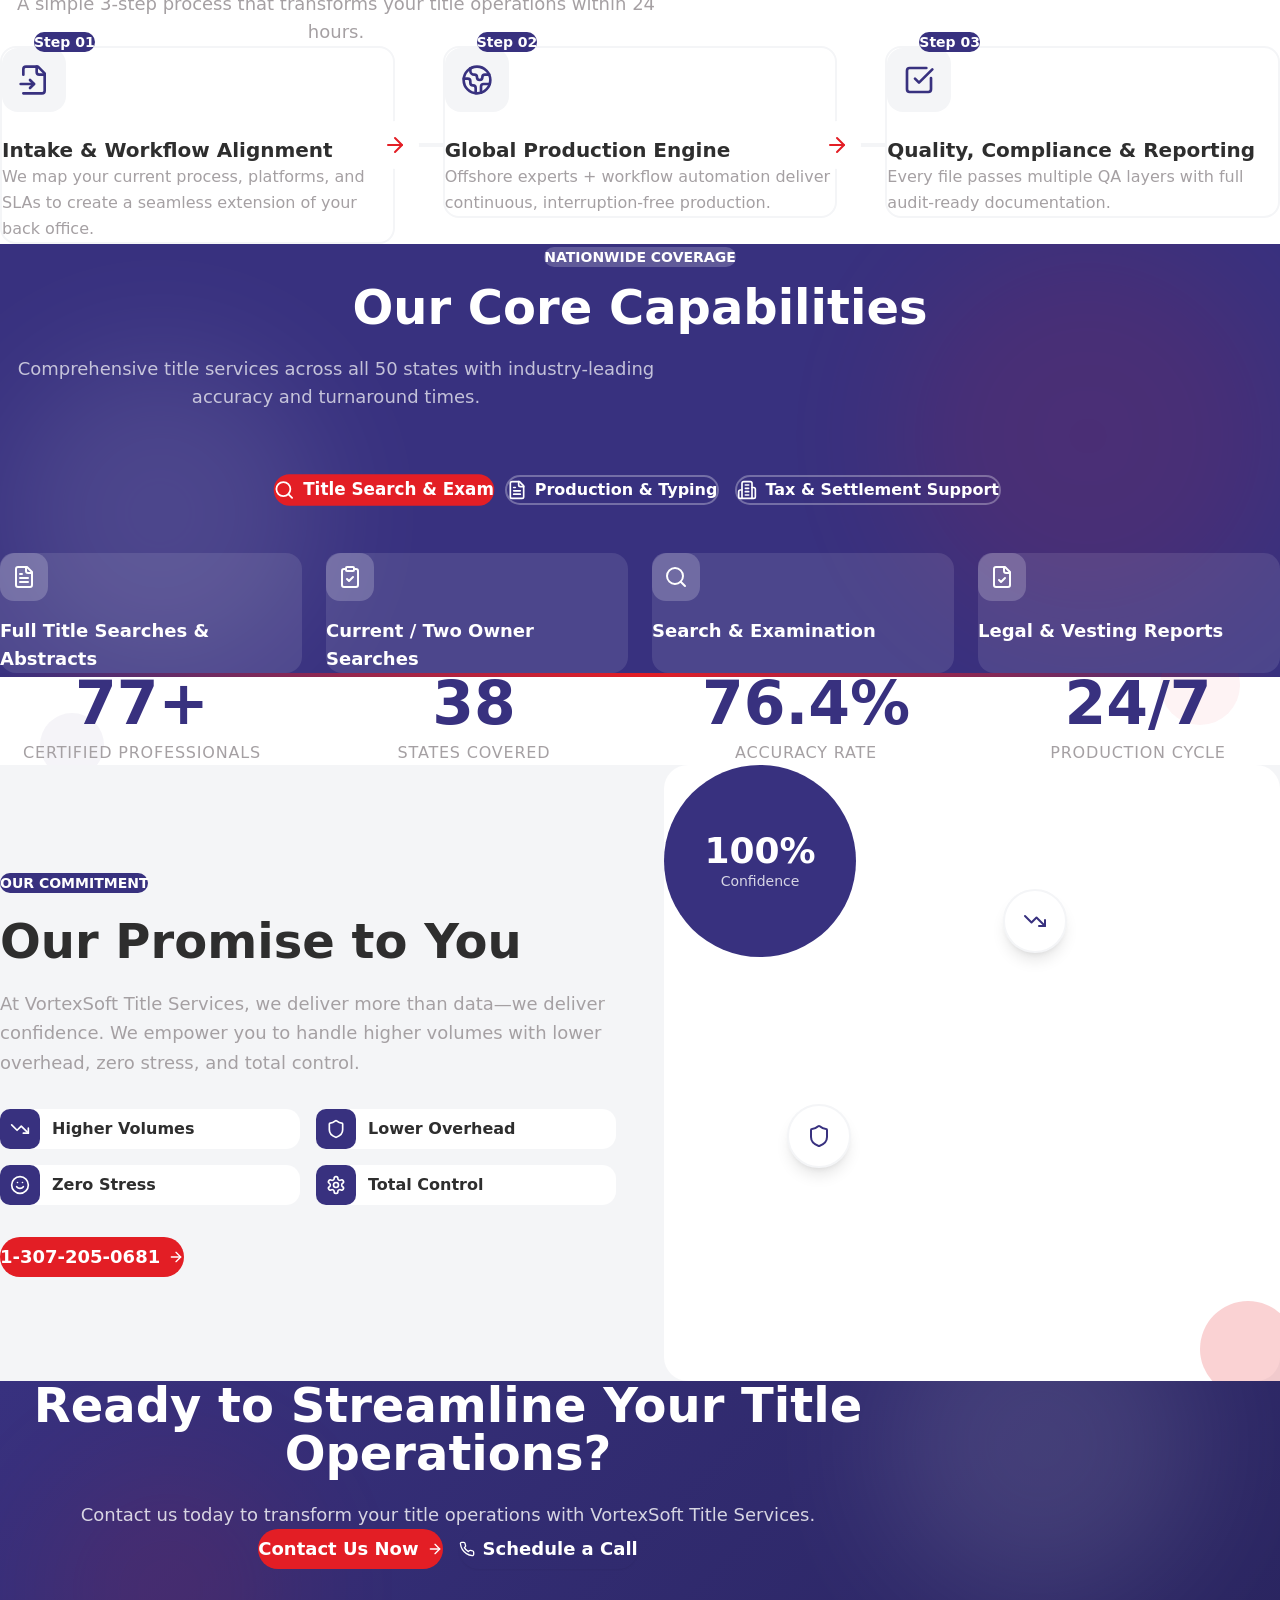
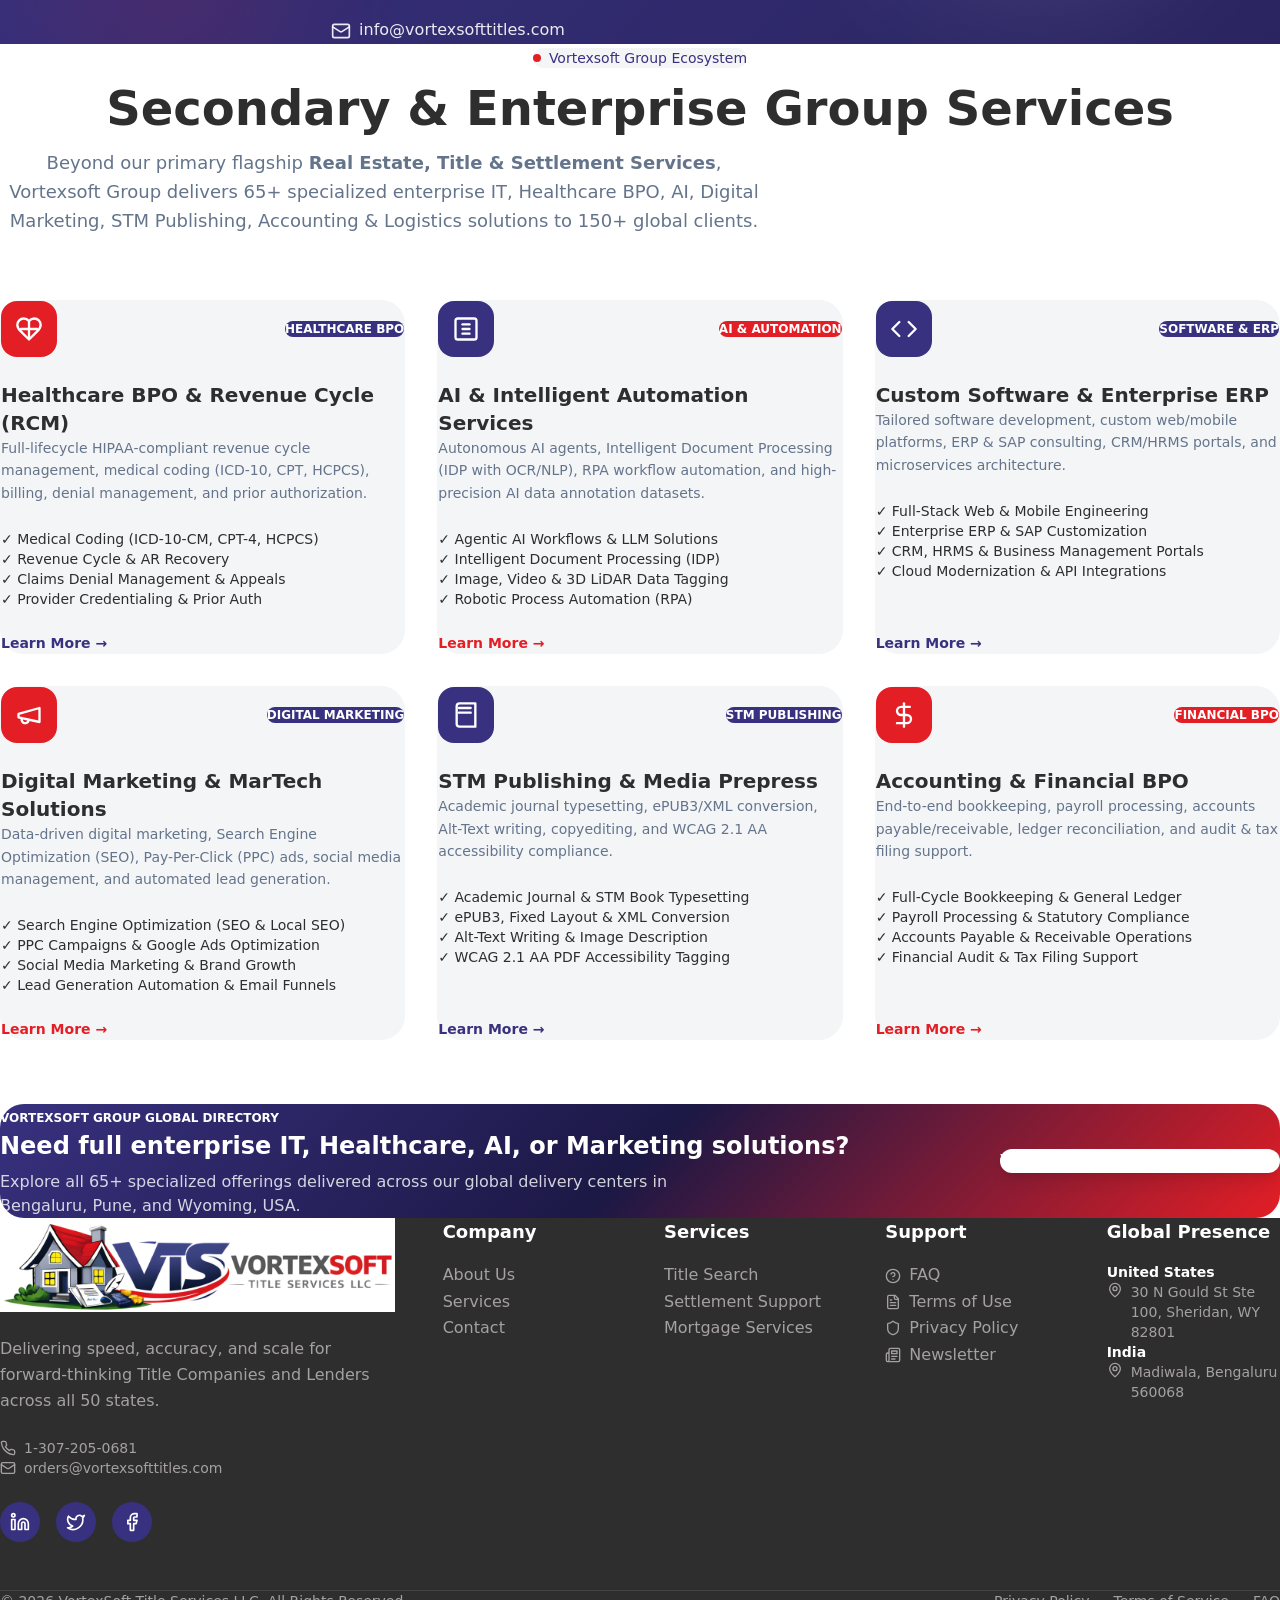
==== commit b8d03013: "feat: add interactive 2-column Services dropdown to navigation bar" ====
--- a/index.html
+++ b/index.html
@@ -1,4 +1,4 @@
-<!DOCTYPE html><html lang="en"><head><meta charSet="utf-8"/><meta name="viewport" content="width=device-width, initial-scale=1"/><link rel="preload" as="image" href="/images/vts-20logo-20croped-20.jpg" fetchPriority="high"/><link rel="stylesheet" href="/_next/static/css/7cca8e2c5137bd71.css" data-precedence="next"/><link rel="stylesheet" href="/_next/static/css/7969a7bd69b81a4e.css" data-precedence="next"/><link rel="preload" as="script" fetchPriority="low" href="/_next/static/chunks/webpack-613bce94775aa4c2.js"/><script src="/_next/static/chunks/fd9d1056-c5913bfd2bb115c2.js" async=""></script><script src="/_next/static/chunks/23-4376a4c242103df3.js" async=""></script><script src="/_next/static/chunks/main-app-9d5892848d6a10f7.js" async=""></script><script src="/_next/static/chunks/531-c38c8d126d5b8cf1.js" async=""></script><script src="/_next/static/chunks/616-3f2c04735d9cdb0f.js" async=""></script><script src="/_next/static/chunks/app/page-44fe733a424d3cf2.js" async=""></script><script src="/_next/static/chunks/app/layout-6ffde5801aab3007.js" async=""></script><meta name="theme-color" content="#38317F"/><title>VortexSoft Title Services LLC</title><meta name="description" content="VortexSoft Title Services delivers speed, accuracy, and scale for Title Companies and Lenders. 24/7 Global Operations, Tech-Enabled Workflows, Compliance-First Delivery."/><meta name="keywords" content="title search,title services,mortgage services,title examination,settlement services"/><link rel="icon" href="/icon-light-32x32.png" media="(prefers-color-scheme: light)"/><link rel="icon" href="/icon-dark-32x32.png" media="(prefers-color-scheme: dark)"/><link rel="icon" href="/icon.svg" type="image/svg+xml"/><link rel="apple-touch-icon" href="/apple-icon.png"/><script type="application/ld+json">[{"@context":"https://schema.org","@type":"Organization","name":"VortexSoft Title Services LLC","url":"https://www.vortexsofttitles.com","logo":"https://www.vortexsofttitles.com/logo.png","sameAs":["https://www.linkedin.com/company/vortexsoft-title-services"]},{"@context":"https://schema.org","@type":"WebSite","name":"VortexSoft Title Services LLC","url":"https://www.vortexsofttitles.com/"}]</script><script src="/_next/static/chunks/polyfills-78c92fac7aa8fdd8.js" noModule=""></script></head><body class="font-sans antialiased"><main class="min-h-screen"><nav class="fixed top-0 left-0 right-0 z-50 transition-all duration-500 bg-gradient-to-b from-white/90 to-white/70 backdrop-blur-sm py-3"><div class="absolute inset-0 overflow-hidden pointer-events-none"><div class="absolute -top-2 left-[10%] transition-all duration-500 opacity-20"><svg xmlns="http://www.w3.org/2000/svg" width="24" height="24" viewBox="0 0 24 24" fill="none" stroke="currentColor" stroke-width="2" stroke-linecap="round" stroke-linejoin="round" class="lucide lucide-phone h-6 w-6 text-[#38317F] animate-float" style="animation-delay:0s"><path d="M22 16.92v3a2 2 0 0 1-2.18 2 19.79 19.79 0 0 1-8.63-3.07 19.5 19.5 0 0 1-6-6 19.79 19.79 0 0 1-3.07-8.67A2 2 0 0 1 4.11 2h3a2 2 0 0 1 2 1.72 12.84 12.84 0 0 0 .7 2.81 2 2 0 0 1-.45 2.11L8.09 9.91a16 16 0 0 0 6 6l1.27-1.27a2 2 0 0 1 2.11-.45 12.84 12.84 0 0 0 2.81.7A2 2 0 0 1 22 16.92z"></path></svg></div><div class="absolute -top-1 left-[30%] transition-all duration-500 opacity-15"><svg xmlns="http://www.w3.org/2000/svg" width="24" height="24" viewBox="0 0 24 24" fill="none" stroke="currentColor" stroke-width="2" stroke-linecap="round" stroke-linejoin="round" class="lucide lucide-search h-5 w-5 text-[#E31E25] animate-float" style="animation-delay:1s"><circle cx="11" cy="11" r="8"></circle><path d="m21 21-4.3-4.3"></path></svg></div><div class="absolute top-1 right-[25%] transition-all duration-500 opacity-20"><svg xmlns="http://www.w3.org/2000/svg" width="24" height="24" viewBox="0 0 24 24" fill="none" stroke="currentColor" stroke-width="2" stroke-linecap="round" stroke-linejoin="round" class="lucide lucide-file-check h-6 w-6 text-[#38317F] animate-float" style="animation-delay:2s"><path d="M15 2H6a2 2 0 0 0-2 2v16a2 2 0 0 0 2 2h12a2 2 0 0 0 2-2V7Z"></path><path d="M14 2v4a2 2 0 0 0 2 2h4"></path><path d="m9 15 2 2 4-4"></path></svg></div></div><div class="absolute top-0 left-0 right-0 h-1 bg-gradient-to-r from-[#38317F] via-[#E31E25] to-[#38317F] animate-gradient" style="background-size:200% 100%"></div><div class="mx-auto max-w-7xl px-4 sm:px-6 lg:px-8"><div class="flex items-center justify-between"><a class="flex items-center group relative" href="/"><div class="relative overflow-hidden rounded-lg"><img alt="VortexSoft Title Services LLC" fetchPriority="high" width="200" height="60" decoding="async" data-nimg="1" class="h-12 sm:h-14 w-auto object-contain transition-all duration-300 group-hover:scale-105" style="color:transparent" src="/images/vts-20logo-20croped-20.jpg"/><div class="absolute inset-0 bg-gradient-to-r from-transparent via-white/30 to-transparent -translate-x-full group-hover:translate-x-full transition-transform duration-700"></div></div></a><div class="hidden md:flex items-center gap-1"><a class="relative px-4 py-2 font-medium transition-all duration-300 rounded-full group text-[#38317F]" style="animation-delay:0ms" href="/"><span class="absolute inset-0 rounded-full transition-all duration-300 bg-[#38317F]/10"></span><span class="relative z-10">Home</span><span class="absolute bottom-0 left-1/2 -translate-x-1/2 w-1.5 h-1.5 rounded-full bg-[#E31E25] animate-pulse-scale"></span><span class="absolute bottom-1 left-1/2 h-0.5 bg-[#E31E25] transition-all duration-300 w-8 -translate-x-1/2"></span></a><a class="relative px-4 py-2 font-medium transition-all duration-300 rounded-full group text-[#2E2E2E] hover:text-[#38317F]" style="animation-delay:100ms" href="/services"><span class="absolute inset-0 rounded-full transition-all duration-300 bg-transparent group-hover:bg-[#38317F]/5"></span><span class="relative z-10">Services</span><span class="absolute bottom-1 left-1/2 h-0.5 bg-[#E31E25] transition-all duration-300 w-0 group-hover:w-8 -translate-x-1/2"></span></a><a class="relative px-4 py-2 font-medium transition-all duration-300 rounded-full group text-[#2E2E2E] hover:text-[#38317F]" style="animation-delay:200ms" href="/about"><span class="absolute inset-0 rounded-full transition-all duration-300 bg-transparent group-hover:bg-[#38317F]/5"></span><span class="relative z-10">About</span><span class="absolute bottom-1 left-1/2 h-0.5 bg-[#E31E25] transition-all duration-300 w-0 group-hover:w-8 -translate-x-1/2"></span></a><a class="relative px-4 py-2 font-medium transition-all duration-300 rounded-full group text-[#2E2E2E] hover:text-[#38317F]" style="animation-delay:300ms" href="/contact"><span class="absolute inset-0 rounded-full transition-all duration-300 bg-transparent group-hover:bg-[#38317F]/5"></span><span class="relative z-10">Contact Us</span><span class="absolute bottom-1 left-1/2 h-0.5 bg-[#E31E25] transition-all duration-300 w-0 group-hover:w-8 -translate-x-1/2"></span></a></div><div class="hidden md:flex items-center gap-4"><a href="/contact"><button data-slot="button" class="inline-flex items-center justify-center gap-2 whitespace-nowrap text-sm disabled:pointer-events-none disabled:opacity-50 [&amp;_svg]:pointer-events-none [&amp;_svg:not([class*=&#x27;size-&#x27;])]:size-4 shrink-0 [&amp;_svg]:shrink-0 outline-none focus-visible:border-ring focus-visible:ring-ring/50 focus-visible:ring-[3px] aria-invalid:ring-destructive/20 dark:aria-invalid:ring-destructive/40 aria-invalid:border-destructive bg-primary text-primary-foreground hover:bg-primary/90 h-9 has-[&gt;svg]:px-3 relative px-6 py-2 rounded-full font-semibold overflow-hidden group transition-all duration-300 hover:shadow-lg hover:shadow-[#E31E25]/30" style="background-color:#E31E25;color:#FFFFFF"><span class="absolute inset-0 bg-gradient-to-r from-transparent via-white/20 to-transparent -translate-x-full group-hover:translate-x-full transition-transform duration-500"></span><span class="relative flex items-center gap-2"><svg xmlns="http://www.w3.org/2000/svg" width="24" height="24" viewBox="0 0 24 24" fill="none" stroke="currentColor" stroke-width="2" stroke-linecap="round" stroke-linejoin="round" class="lucide lucide-phone h-4 w-4"><path d="M22 16.92v3a2 2 0 0 1-2.18 2 19.79 19.79 0 0 1-8.63-3.07 19.5 19.5 0 0 1-6-6 19.79 19.79 0 0 1-3.07-8.67A2 2 0 0 1 4.11 2h3a2 2 0 0 1 2 1.72 12.84 12.84 0 0 0 .7 2.81 2 2 0 0 1-.45 2.11L8.09 9.91a16 16 0 0 0 6 6l1.27-1.27a2 2 0 0 1 2.11-.45 12.84 12.84 0 0 0 2.81.7A2 2 0 0 1 22 16.92z"></path></svg>1-307-205-0681</span></button></a></div><button class="md:hidden p-2 rounded-lg transition-all duration-300 hover:bg-[#38317F]/10" style="color:#38317F"><div class="relative w-6 h-6"><svg xmlns="http://www.w3.org/2000/svg" width="24" height="24" viewBox="0 0 24 24" fill="none" stroke="currentColor" stroke-width="2" stroke-linecap="round" stroke-linejoin="round" class="lucide lucide-menu absolute inset-0 transition-all duration-300 opacity-100 rotate-0 scale-100"><line x1="4" x2="20" y1="12" y2="12"></line><line x1="4" x2="20" y1="6" y2="6"></line><line x1="4" x2="20" y1="18" y2="18"></line></svg><svg xmlns="http://www.w3.org/2000/svg" width="24" height="24" viewBox="0 0 24 24" fill="none" stroke="currentColor" stroke-width="2" stroke-linecap="round" stroke-linejoin="round" class="lucide lucide-x absolute inset-0 transition-all duration-300 opacity-0 -rotate-90 scale-0"><path d="M18 6 6 18"></path><path d="m6 6 12 12"></path></svg></div></button></div><div class="md:hidden overflow-hidden transition-all duration-500 ease-in-out max-h-0 opacity-0"><div class="pt-4 pb-4 border-t border-[#F4F5F7] mt-4"><div class="flex flex-col gap-2"><a class="font-medium py-3 px-4 rounded-xl transition-all duration-300 bg-[#38317F]/10 text-[#38317F]" style="animation-delay:0ms;transform:translateX(-20px);opacity:0;transition:all 0.3s ease 0ms" href="/">Home</a><a class="font-medium py-3 px-4 rounded-xl transition-all duration-300 text-[#2E2E2E] hover:bg-[#F4F5F7]" style="animation-delay:50ms;transform:translateX(-20px);opacity:0;transition:all 0.3s ease 50ms" href="/services">Services</a><a class="font-medium py-3 px-4 rounded-xl transition-all duration-300 text-[#2E2E2E] hover:bg-[#F4F5F7]" style="animation-delay:100ms;transform:translateX(-20px);opacity:0;transition:all 0.3s ease 100ms" href="/about">About</a><a class="font-medium py-3 px-4 rounded-xl transition-all duration-300 text-[#2E2E2E] hover:bg-[#F4F5F7]" style="animation-delay:150ms;transform:translateX(-20px);opacity:0;transition:all 0.3s ease 150ms" href="/contact">Contact Us</a><a href="/contact"><button data-slot="button" class="whitespace-nowrap text-sm transition-all disabled:pointer-events-none disabled:opacity-50 [&amp;_svg]:pointer-events-none [&amp;_svg:not([class*=&#x27;size-&#x27;])]:size-4 shrink-0 [&amp;_svg]:shrink-0 outline-none focus-visible:border-ring focus-visible:ring-ring/50 focus-visible:ring-[3px] aria-invalid:ring-destructive/20 dark:aria-invalid:ring-destructive/40 aria-invalid:border-destructive bg-primary text-primary-foreground hover:bg-primary/90 h-9 has-[&gt;svg]:px-3 mt-2 px-6 py-3 rounded-full font-semibold w-full flex items-center justify-center gap-2" style="background-color:#E31E25;color:#FFFFFF"><svg xmlns="http://www.w3.org/2000/svg" width="24" height="24" viewBox="0 0 24 24" fill="none" stroke="currentColor" stroke-width="2" stroke-linecap="round" stroke-linejoin="round" class="lucide lucide-phone h-4 w-4"><path d="M22 16.92v3a2 2 0 0 1-2.18 2 19.79 19.79 0 0 1-8.63-3.07 19.5 19.5 0 0 1-6-6 19.79 19.79 0 0 1-3.07-8.67A2 2 0 0 1 4.11 2h3a2 2 0 0 1 2 1.72 12.84 12.84 0 0 0 .7 2.81 2 2 0 0 1-.45 2.11L8.09 9.91a16 16 0 0 0 6 6l1.27-1.27a2 2 0 0 1 2.11-.45 12.84 12.84 0 0 0 2.81.7A2 2 0 0 1 22 16.92z"></path></svg>1-307-205-0681</button></a></div></div></div></div></nav><div class="h-16 sm:h-20"></div><section class="relative min-h-screen flex items-center justify-center overflow-hidden particle-bg" style="background-color:#FFFFFF"><div class="absolute inset-0 overflow-hidden pointer-events-none"><div class="absolute top-20 left-10 w-64 h-64 rounded-full opacity-20 animate-float-slow" style="background-color:#38317F;animation-delay:0s"></div><div class="absolute bottom-20 right-10 w-48 h-48 rounded-full opacity-15 animate-float-reverse" style="background-color:#E31E25;animation-delay:2s"></div><div class="absolute top-1/3 right-1/4 w-32 h-32 rounded-full opacity-10 animate-float" style="background-color:#38317F;animation-delay:4s"></div><div class="absolute bottom-1/3 left-1/4 w-24 h-24 rounded-full opacity-10 animate-float-slow" style="background-color:#E31E25;animation-delay:1s"></div><div class="absolute top-1/2 left-1/2 -translate-x-1/2 -translate-y-1/2 w-[800px] h-[800px] rounded-full border opacity-5 animate-rotate-slow" style="border-color:#38317F"></div><div class="absolute inset-0 opacity-[0.03]" style="background-image:linear-gradient(#38317F 1px, transparent 1px), linear-gradient(90deg, #38317F 1px, transparent 1px);background-size:50px 50px"></div></div><div class="relative z-10 mx-auto max-w-7xl px-4 sm:px-6 lg:px-8 py-32"><div class="text-center"><div class="inline-flex items-center gap-2 px-4 py-2 rounded-full mb-8 transition-all duration-700 opacity-0 translate-y-4" style="background-color:#F4F5F7"><span class="w-2 h-2 rounded-full animate-pulse" style="background-color:#E31E25"></span><span style="color:#38317F" class="font-medium text-sm">VortexSoft Title Services LLC</span></div><h1 class="text-4xl sm:text-5xl md:text-6xl lg:text-7xl font-bold leading-tight mb-6 transition-all duration-700 delay-100 opacity-0 translate-y-4" style="color:#2E2E2E"><span class="block animate-slide-down" style="animation-delay:0.2s">Accelerating Title Operations</span><span class="block mt-2 bg-clip-text text-transparent animate-gradient" style="background-image:linear-gradient(135deg, #38317F 0%, #E31E25 50%, #38317F 100%);background-size:200% 200%">Through Global Efficiency</span></h1><p class="max-w-3xl mx-auto text-lg sm:text-xl mb-10 transition-all duration-700 delay-200 opacity-0 translate-y-4" style="color:#A5A0A3;animation-delay:0.4s">We are the strategic engine behind forward-thinking Title Companies and Lenders—delivering speed, accuracy, and scale in an industry defined by deadlines.</p><div class="flex flex-col sm:flex-row items-center justify-center gap-4 mb-16 transition-all duration-700 delay-300 opacity-0 translate-y-4"><a href="/contact"><button data-slot="button" class="inline-flex items-center justify-center gap-2 whitespace-nowrap disabled:pointer-events-none disabled:opacity-50 [&amp;_svg]:pointer-events-none [&amp;_svg:not([class*=&#x27;size-&#x27;])]:size-4 shrink-0 [&amp;_svg]:shrink-0 outline-none focus-visible:border-ring focus-visible:ring-ring/50 focus-visible:ring-[3px] aria-invalid:ring-destructive/20 dark:aria-invalid:ring-destructive/40 aria-invalid:border-destructive bg-primary text-primary-foreground hover:bg-primary/90 h-10 has-[&gt;svg]:px-4 px-8 py-6 text-lg rounded-full font-semibold transition-all duration-300 hover:scale-105 animate-pulse-glow hover-glow" style="background-color:#38317F;color:#FFFFFF">Get Started Today<svg xmlns="http://www.w3.org/2000/svg" width="24" height="24" viewBox="0 0 24 24" fill="none" stroke="currentColor" stroke-width="2" stroke-linecap="round" stroke-linejoin="round" class="lucide lucide-chevron-right ml-2 h-5 w-5"><path d="m9 18 6-6-6-6"></path></svg></button></a></div><div class="flex flex-wrap justify-center gap-4 transition-all duration-700 delay-400 opacity-0 translate-y-4"><div class="flex items-center gap-2 px-5 py-3 rounded-full glass border transition-all duration-300 hover:scale-105 hover-lift hover-border-glow " style="border-color:#F4F5F7;animation-delay:150ms"><svg xmlns="http://www.w3.org/2000/svg" width="24" height="24" viewBox="0 0 24 24" fill="none" stroke="currentColor" stroke-width="2" stroke-linecap="round" stroke-linejoin="round" class="lucide lucide-globe h-5 w-5 transition-transform duration-300 group-hover:rotate-12" style="color:#E31E25"><circle cx="12" cy="12" r="10"></circle><path d="M12 2a14.5 14.5 0 0 0 0 20 14.5 14.5 0 0 0 0-20"></path><path d="M2 12h20"></path></svg><span class="font-medium" style="color:#2E2E2E">24/7 Global Operations</span></div><div class="flex items-center gap-2 px-5 py-3 rounded-full glass border transition-all duration-300 hover:scale-105 hover-lift hover-border-glow " style="border-color:#F4F5F7;animation-delay:300ms"><svg xmlns="http://www.w3.org/2000/svg" width="24" height="24" viewBox="0 0 24 24" fill="none" stroke="currentColor" stroke-width="2" stroke-linecap="round" stroke-linejoin="round" class="lucide lucide-cpu h-5 w-5 transition-transform duration-300 group-hover:rotate-12" style="color:#E31E25"><rect width="16" height="16" x="4" y="4" rx="2"></rect><rect width="6" height="6" x="9" y="9" rx="1"></rect><path d="M15 2v2"></path><path d="M15 20v2"></path><path d="M2 15h2"></path><path d="M2 9h2"></path><path d="M20 15h2"></path><path d="M20 9h2"></path><path d="M9 2v2"></path><path d="M9 20v2"></path></svg><span class="font-medium" style="color:#2E2E2E">Tech-Enabled Workflows</span></div><div class="flex items-center gap-2 px-5 py-3 rounded-full glass border transition-all duration-300 hover:scale-105 hover-lift hover-border-glow " style="border-color:#F4F5F7;animation-delay:450ms"><svg xmlns="http://www.w3.org/2000/svg" width="24" height="24" viewBox="0 0 24 24" fill="none" stroke="currentColor" stroke-width="2" stroke-linecap="round" stroke-linejoin="round" class="lucide lucide-shield h-5 w-5 transition-transform duration-300 group-hover:rotate-12" style="color:#E31E25"><path d="M20 13c0 5-3.5 7.5-7.66 8.95a1 1 0 0 1-.67-.01C7.5 20.5 4 18 4 13V6a1 1 0 0 1 1-1c2 0 4.5-1.2 6.24-2.72a1.17 1.17 0 0 1 1.52 0C14.51 3.81 17 5 19 5a1 1 0 0 1 1 1z"></path></svg><span class="font-medium" style="color:#2E2E2E">Compliance-First Delivery</span></div><div class="flex items-center gap-2 px-5 py-3 rounded-full glass border transition-all duration-300 hover:scale-105 hover-lift hover-border-glow " style="border-color:#F4F5F7;animation-delay:600ms"><svg xmlns="http://www.w3.org/2000/svg" width="24" height="24" viewBox="0 0 24 24" fill="none" stroke="currentColor" stroke-width="2" stroke-linecap="round" stroke-linejoin="round" class="lucide lucide-trending-up h-5 w-5 transition-transform duration-300 group-hover:rotate-12" style="color:#E31E25"><polyline points="22 7 13.5 15.5 8.5 10.5 2 17"></polyline><polyline points="16 7 22 7 22 13"></polyline></svg><span class="font-medium" style="color:#2E2E2E">Built to Scale</span></div></div></div></div><div class="absolute bottom-8 left-1/2 -translate-x-1/2 animate-bounce"><div class="w-6 h-10 rounded-full border-2 flex justify-center pt-2 animate-border-glow" style="border-color:#38317F"><div class="w-1.5 h-3 rounded-full animate-pulse" style="background-color:#38317F"></div></div></div></section><section class="py-24 relative overflow-hidden" style="background-color:#F4F5F7"><div class="absolute inset-0 opacity-[0.02]" style="background-image:radial-gradient(circle at 1px 1px, #38317F 1px, transparent 0);background-size:40px 40px"></div><div class="absolute inset-0 overflow-hidden pointer-events-none"><div class="absolute top-20 right-20 w-32 h-32 rounded-full opacity-5 animate-float-slow" style="background-color:#38317F"></div><div class="absolute bottom-20 left-20 w-24 h-24 rounded-full opacity-5 animate-float-reverse" style="background-color:#E31E25"></div></div><div class="relative z-10 mx-auto max-w-7xl px-4 sm:px-6 lg:px-8"><div class="text-center mb-16"><span class="inline-block px-4 py-1.5 rounded-full text-sm font-semibold mb-4 transition-all duration-700 opacity-0 translate-y-4" style="background-color:#38317F;color:#FFFFFF">WHY CHOOSE US</span><h2 class="text-3xl sm:text-4xl md:text-5xl font-bold mb-6 transition-all duration-700 delay-100 opacity-0 translate-y-4" style="color:#2E2E2E">The VortexSoft Difference</h2><p class="max-w-2xl mx-auto text-lg transition-all duration-700 delay-200 opacity-0 translate-y-4" style="color:#A5A0A3">We reject cookie-cutter outsourcing. We architect custom operational models that align with your exact workflow, volume patterns, and growth goals.</p></div><div class="grid grid-cols-1 md:grid-cols-2 lg:grid-cols-4 gap-6"><div class="group relative p-8 rounded-2xl transition-all duration-700 hover-lift hover-border-glow border border-transparent opacity-0 translate-y-8" style="background-color:#FFFFFF;animation-delay:150ms"><div class="w-14 h-14 rounded-xl flex items-center justify-center mb-6 transition-all duration-300 group-hover:scale-110 group-hover:rotate-6" style="background-color:#38317F"><svg xmlns="http://www.w3.org/2000/svg" width="24" height="24" viewBox="0 0 24 24" fill="none" stroke="currentColor" stroke-width="2" stroke-linecap="round" stroke-linejoin="round" class="lucide lucide-clock h-7 w-7" style="color:#FFFFFF"><circle cx="12" cy="12" r="10"></circle><polyline points="12 6 12 12 16 14"></polyline></svg></div><h3 class="text-xl font-bold mb-3 transition-colors duration-300 group-hover:text-[#38317F]" style="color:#2E2E2E">Rapid Turnaround Times</h3><p style="color:#A5A0A3" class="leading-relaxed">Our follow-the-sun delivery model leverages global time zones to ensure your files are always in motion—even while your office sleeps.</p><div class="absolute bottom-0 left-0 right-0 h-1 rounded-b-2xl transition-all duration-300 opacity-0 group-hover:opacity-100" style="background-color:#E31E25"></div></div><div class="group relative p-8 rounded-2xl transition-all duration-700 hover-lift hover-border-glow border border-transparent opacity-0 translate-y-8" style="background-color:#FFFFFF;animation-delay:300ms"><div class="w-14 h-14 rounded-xl flex items-center justify-center mb-6 transition-all duration-300 group-hover:scale-110 group-hover:rotate-6" style="background-color:#38317F"><svg xmlns="http://www.w3.org/2000/svg" width="24" height="24" viewBox="0 0 24 24" fill="none" stroke="currentColor" stroke-width="2" stroke-linecap="round" stroke-linejoin="round" class="lucide lucide-dollar-sign h-7 w-7" style="color:#FFFFFF"><line x1="12" x2="12" y1="2" y2="22"></line><path d="M17 5H9.5a3.5 3.5 0 0 0 0 7h5a3.5 3.5 0 0 1 0 7H6"></path></svg></div><h3 class="text-xl font-bold mb-3 transition-colors duration-300 group-hover:text-[#38317F]" style="color:#2E2E2E">Significant Cost Reduction</h3><p style="color:#A5A0A3" class="leading-relaxed">Reduce production costs by approximately 30% while maintaining enterprise-grade quality and compliance.</p><div class="absolute bottom-0 left-0 right-0 h-1 rounded-b-2xl transition-all duration-300 opacity-0 group-hover:opacity-100" style="background-color:#E31E25"></div></div><div class="group relative p-8 rounded-2xl transition-all duration-700 hover-lift hover-border-glow border border-transparent opacity-0 translate-y-8" style="background-color:#FFFFFF;animation-delay:450ms"><div class="w-14 h-14 rounded-xl flex items-center justify-center mb-6 transition-all duration-300 group-hover:scale-110 group-hover:rotate-6" style="background-color:#38317F"><svg xmlns="http://www.w3.org/2000/svg" width="24" height="24" viewBox="0 0 24 24" fill="none" stroke="currentColor" stroke-width="2" stroke-linecap="round" stroke-linejoin="round" class="lucide lucide-circle-check-big h-7 w-7" style="color:#FFFFFF"><path d="M21.801 10A10 10 0 1 1 17 3.335"></path><path d="m9 11 3 3L22 4"></path></svg></div><h3 class="text-xl font-bold mb-3 transition-colors duration-300 group-hover:text-[#38317F]" style="color:#2E2E2E">Uncompromising Quality</h3><p style="color:#A5A0A3" class="leading-relaxed">Multi-tier QA checks, seasoned professionals, and E&amp;O-backed delivery ensure accuracy on every file.</p><div class="absolute bottom-0 left-0 right-0 h-1 rounded-b-2xl transition-all duration-300 opacity-0 group-hover:opacity-100" style="background-color:#E31E25"></div></div><div class="group relative p-8 rounded-2xl transition-all duration-700 hover-lift hover-border-glow border border-transparent opacity-0 translate-y-8" style="background-color:#FFFFFF;animation-delay:600ms"><div class="w-14 h-14 rounded-xl flex items-center justify-center mb-6 transition-all duration-300 group-hover:scale-110 group-hover:rotate-6" style="background-color:#38317F"><svg xmlns="http://www.w3.org/2000/svg" width="24" height="24" viewBox="0 0 24 24" fill="none" stroke="currentColor" stroke-width="2" stroke-linecap="round" stroke-linejoin="round" class="lucide lucide-zap h-7 w-7" style="color:#FFFFFF"><path d="M4 14a1 1 0 0 1-.78-1.63l9.9-10.2a.5.5 0 0 1 .86.46l-1.92 6.02A1 1 0 0 0 13 10h7a1 1 0 0 1 .78 1.63l-9.9 10.2a.5.5 0 0 1-.86-.46l1.92-6.02A1 1 0 0 0 11 14z"></path></svg></div><h3 class="text-xl font-bold mb-3 transition-colors duration-300 group-hover:text-[#38317F]" style="color:#2E2E2E">Tech-Enabled Efficiency</h3><p style="color:#A5A0A3" class="leading-relaxed">Automated workflows and cutting-edge technology streamline every step of your title operations.</p><div class="absolute bottom-0 left-0 right-0 h-1 rounded-b-2xl transition-all duration-300 opacity-0 group-hover:opacity-100" style="background-color:#E31E25"></div></div></div></div></section><section class="py-24 relative overflow-hidden" style="background-color:#FFFFFF"><div class="mx-auto max-w-7xl px-4 sm:px-6 lg:px-8"><div class="text-center mb-20"><span class="inline-block px-4 py-1.5 rounded-full text-sm font-semibold mb-4 transition-all duration-700 opacity-0 translate-y-4" style="background-color:#E31E25;color:#FFFFFF">OUR PROCESS</span><h2 class="text-3xl sm:text-4xl md:text-5xl font-bold mb-6 transition-all duration-700 delay-100 opacity-0 translate-y-4" style="color:#2E2E2E">How We Drive Your Success</h2><p class="max-w-2xl mx-auto text-lg transition-all duration-700 delay-200 opacity-0 translate-y-4" style="color:#A5A0A3">A simple 3-step process that transforms your title operations within 24 hours.</p></div><div class="relative"><div class="hidden lg:block absolute top-1/2 left-0 right-0 h-1 -translate-y-1/2" style="background-color:#F4F5F7"></div><div class="grid grid-cols-1 lg:grid-cols-3 gap-8 lg:gap-12"><div class="relative group transition-all duration-700 opacity-0 translate-y-8" style="transition-delay:300ms"><div class="relative z-10 p-8 rounded-2xl border-2 transition-all duration-300 group-hover:border-[#38317F] hover-lift" style="background-color:#FFFFFF;border-color:#F4F5F7"><div class="absolute -top-4 left-8 px-4 py-1 rounded-full text-sm font-bold" style="background-color:#38317F;color:#FFFFFF">Step <!-- -->01</div><div class="w-16 h-16 rounded-2xl flex items-center justify-center mb-6 mt-4 transition-all duration-300 group-hover:scale-110" style="background-color:#F4F5F7"><svg xmlns="http://www.w3.org/2000/svg" width="24" height="24" viewBox="0 0 24 24" fill="none" stroke="currentColor" stroke-width="2" stroke-linecap="round" stroke-linejoin="round" class="lucide lucide-file-input h-8 w-8" style="color:#38317F"><path d="M4 22h14a2 2 0 0 0 2-2V7l-5-5H6a2 2 0 0 0-2 2v4"></path><path d="M14 2v4a2 2 0 0 0 2 2h4"></path><path d="M2 15h10"></path><path d="m9 18 3-3-3-3"></path></svg></div><h3 class="text-xl font-bold mb-3" style="color:#2E2E2E">Intake &amp; Workflow Alignment</h3><p style="color:#A5A0A3" class="leading-relaxed">We map your current process, platforms, and SLAs to create a seamless extension of your back office.</p></div><div class="hidden lg:flex absolute top-1/2 -right-6 -translate-y-1/2 z-20"><div class="w-12 h-12 rounded-full flex items-center justify-center" style="background-color:#FFFFFF"><svg xmlns="http://www.w3.org/2000/svg" width="24" height="24" viewBox="0 0 24 24" fill="none" stroke="currentColor" stroke-width="2" stroke-linecap="round" stroke-linejoin="round" class="lucide lucide-arrow-right h-6 w-6" style="color:#E31E25"><path d="M5 12h14"></path><path d="m12 5 7 7-7 7"></path></svg></div></div></div><div class="relative group transition-all duration-700 opacity-0 translate-y-8" style="transition-delay:450ms"><div class="relative z-10 p-8 rounded-2xl border-2 transition-all duration-300 group-hover:border-[#38317F] hover-lift" style="background-color:#FFFFFF;border-color:#F4F5F7"><div class="absolute -top-4 left-8 px-4 py-1 rounded-full text-sm font-bold" style="background-color:#38317F;color:#FFFFFF">Step <!-- -->02</div><div class="w-16 h-16 rounded-2xl flex items-center justify-center mb-6 mt-4 transition-all duration-300 group-hover:scale-110" style="background-color:#F4F5F7"><svg xmlns="http://www.w3.org/2000/svg" width="24" height="24" viewBox="0 0 24 24" fill="none" stroke="currentColor" stroke-width="2" stroke-linecap="round" stroke-linejoin="round" class="lucide lucide-earth h-8 w-8" style="color:#38317F"><path d="M21.54 15H17a2 2 0 0 0-2 2v4.54"></path><path d="M7 3.34V5a3 3 0 0 0 3 3a2 2 0 0 1 2 2c0 1.1.9 2 2 2a2 2 0 0 0 2-2c0-1.1.9-2 2-2h3.17"></path><path d="M11 21.95V18a2 2 0 0 0-2-2a2 2 0 0 1-2-2v-1a2 2 0 0 0-2-2H2.05"></path><circle cx="12" cy="12" r="10"></circle></svg></div><h3 class="text-xl font-bold mb-3" style="color:#2E2E2E">Global Production Engine</h3><p style="color:#A5A0A3" class="leading-relaxed">Offshore experts + workflow automation deliver continuous, interruption-free production.</p></div><div class="hidden lg:flex absolute top-1/2 -right-6 -translate-y-1/2 z-20"><div class="w-12 h-12 rounded-full flex items-center justify-center" style="background-color:#FFFFFF"><svg xmlns="http://www.w3.org/2000/svg" width="24" height="24" viewBox="0 0 24 24" fill="none" stroke="currentColor" stroke-width="2" stroke-linecap="round" stroke-linejoin="round" class="lucide lucide-arrow-right h-6 w-6" style="color:#E31E25"><path d="M5 12h14"></path><path d="m12 5 7 7-7 7"></path></svg></div></div></div><div class="relative group transition-all duration-700 opacity-0 translate-y-8" style="transition-delay:600ms"><div class="relative z-10 p-8 rounded-2xl border-2 transition-all duration-300 group-hover:border-[#38317F] hover-lift" style="background-color:#FFFFFF;border-color:#F4F5F7"><div class="absolute -top-4 left-8 px-4 py-1 rounded-full text-sm font-bold" style="background-color:#38317F;color:#FFFFFF">Step <!-- -->03</div><div class="w-16 h-16 rounded-2xl flex items-center justify-center mb-6 mt-4 transition-all duration-300 group-hover:scale-110" style="background-color:#F4F5F7"><svg xmlns="http://www.w3.org/2000/svg" width="24" height="24" viewBox="0 0 24 24" fill="none" stroke="currentColor" stroke-width="2" stroke-linecap="round" stroke-linejoin="round" class="lucide lucide-square-check-big h-8 w-8" style="color:#38317F"><path d="M21 10.5V19a2 2 0 0 1-2 2H5a2 2 0 0 1-2-2V5a2 2 0 0 1 2-2h12.5"></path><path d="m9 11 3 3L22 4"></path></svg></div><h3 class="text-xl font-bold mb-3" style="color:#2E2E2E">Quality, Compliance &amp; Reporting</h3><p style="color:#A5A0A3" class="leading-relaxed">Every file passes multiple QA layers with full audit-ready documentation.</p></div></div></div></div></div></section><section class="py-24 relative overflow-hidden" style="background-color:#38317F"><div class="absolute inset-0 overflow-hidden pointer-events-none"><div class="absolute top-0 right-0 w-96 h-96 rounded-full opacity-10 blur-3xl" style="background-color:#E31E25"></div><div class="absolute bottom-0 left-0 w-80 h-80 rounded-full opacity-10 blur-3xl" style="background-color:#FFFFFF"></div></div><div class="relative z-10 mx-auto max-w-7xl px-4 sm:px-6 lg:px-8"><div class="text-center mb-16"><span class="inline-block px-4 py-1.5 rounded-full text-sm font-semibold mb-4 transition-all duration-700 opacity-0 translate-y-4" style="background-color:rgba(255,255,255,0.2);color:#FFFFFF">NATIONWIDE COVERAGE</span><h2 class="text-3xl sm:text-4xl md:text-5xl font-bold mb-6 transition-all duration-700 delay-100 opacity-0 translate-y-4" style="color:#FFFFFF">Our Core Capabilities</h2><p class="max-w-2xl mx-auto text-lg transition-all duration-700 delay-200 opacity-0 translate-y-4" style="color:rgba(255,255,255,0.7)">Comprehensive title services across all 50 states with industry-leading accuracy and turnaround times.</p></div><div class="flex flex-wrap justify-center gap-4 mb-12 transition-all duration-700 delay-300 opacity-0 translate-y-4"><button class="flex items-center gap-2 px-6 py-3 rounded-full font-semibold transition-all duration-300 scale-105" style="background-color:#E31E25;color:#FFFFFF;border:none"><svg xmlns="http://www.w3.org/2000/svg" width="24" height="24" viewBox="0 0 24 24" fill="none" stroke="currentColor" stroke-width="2" stroke-linecap="round" stroke-linejoin="round" class="lucide lucide-search h-5 w-5"><circle cx="11" cy="11" r="8"></circle><path d="m21 21-4.3-4.3"></path></svg>Title Search &amp; Exam</button><button class="flex items-center gap-2 px-6 py-3 rounded-full font-semibold transition-all duration-300 hover:bg-white/20" style="background-color:transparent;color:#FFFFFF;border:2px solid rgba(255,255,255,0.3)"><svg xmlns="http://www.w3.org/2000/svg" width="24" height="24" viewBox="0 0 24 24" fill="none" stroke="currentColor" stroke-width="2" stroke-linecap="round" stroke-linejoin="round" class="lucide lucide-file-text h-5 w-5"><path d="M15 2H6a2 2 0 0 0-2 2v16a2 2 0 0 0 2 2h12a2 2 0 0 0 2-2V7Z"></path><path d="M14 2v4a2 2 0 0 0 2 2h4"></path><path d="M10 9H8"></path><path d="M16 13H8"></path><path d="M16 17H8"></path></svg>Production &amp; Typing</button><button class="flex items-center gap-2 px-6 py-3 rounded-full font-semibold transition-all duration-300 hover:bg-white/20" style="background-color:transparent;color:#FFFFFF;border:2px solid rgba(255,255,255,0.3)"><svg xmlns="http://www.w3.org/2000/svg" width="24" height="24" viewBox="0 0 24 24" fill="none" stroke="currentColor" stroke-width="2" stroke-linecap="round" stroke-linejoin="round" class="lucide lucide-building2 h-5 w-5"><path d="M6 22V4a2 2 0 0 1 2-2h8a2 2 0 0 1 2 2v18Z"></path><path d="M6 12H4a2 2 0 0 0-2 2v6a2 2 0 0 0 2 2h2"></path><path d="M18 9h2a2 2 0 0 1 2 2v9a2 2 0 0 1-2 2h-2"></path><path d="M10 6h4"></path><path d="M10 10h4"></path><path d="M10 14h4"></path><path d="M10 18h4"></path></svg>Tax &amp; Settlement Support</button></div><div class="grid grid-cols-1 sm:grid-cols-2 lg:grid-cols-4 gap-6 transition-all duration-700 delay-400 opacity-0 translate-y-4"><div class="group p-6 rounded-2xl transition-all duration-300 hover:scale-105 cursor-pointer" style="background-color:rgba(255,255,255,0.1)"><div class="w-12 h-12 rounded-xl flex items-center justify-center mb-4 transition-all duration-300 group-hover:scale-110" style="background-color:rgba(255,255,255,0.2)"><svg xmlns="http://www.w3.org/2000/svg" width="24" height="24" viewBox="0 0 24 24" fill="none" stroke="currentColor" stroke-width="2" stroke-linecap="round" stroke-linejoin="round" class="lucide lucide-file-text h-6 w-6" style="color:#FFFFFF"><path d="M15 2H6a2 2 0 0 0-2 2v16a2 2 0 0 0 2 2h12a2 2 0 0 0 2-2V7Z"></path><path d="M14 2v4a2 2 0 0 0 2 2h4"></path><path d="M10 9H8"></path><path d="M16 13H8"></path><path d="M16 17H8"></path></svg></div><h4 class="font-semibold text-lg" style="color:#FFFFFF">Full Title Searches &amp; Abstracts</h4></div><div class="group p-6 rounded-2xl transition-all duration-300 hover:scale-105 cursor-pointer" style="background-color:rgba(255,255,255,0.1)"><div class="w-12 h-12 rounded-xl flex items-center justify-center mb-4 transition-all duration-300 group-hover:scale-110" style="background-color:rgba(255,255,255,0.2)"><svg xmlns="http://www.w3.org/2000/svg" width="24" height="24" viewBox="0 0 24 24" fill="none" stroke="currentColor" stroke-width="2" stroke-linecap="round" stroke-linejoin="round" class="lucide lucide-clipboard-check h-6 w-6" style="color:#FFFFFF"><rect width="8" height="4" x="8" y="2" rx="1" ry="1"></rect><path d="M16 4h2a2 2 0 0 1 2 2v14a2 2 0 0 1-2 2H6a2 2 0 0 1-2-2V6a2 2 0 0 1 2-2h2"></path><path d="m9 14 2 2 4-4"></path></svg></div><h4 class="font-semibold text-lg" style="color:#FFFFFF">Current / Two Owner Searches</h4></div><div class="group p-6 rounded-2xl transition-all duration-300 hover:scale-105 cursor-pointer" style="background-color:rgba(255,255,255,0.1)"><div class="w-12 h-12 rounded-xl flex items-center justify-center mb-4 transition-all duration-300 group-hover:scale-110" style="background-color:rgba(255,255,255,0.2)"><svg xmlns="http://www.w3.org/2000/svg" width="24" height="24" viewBox="0 0 24 24" fill="none" stroke="currentColor" stroke-width="2" stroke-linecap="round" stroke-linejoin="round" class="lucide lucide-search h-6 w-6" style="color:#FFFFFF"><circle cx="11" cy="11" r="8"></circle><path d="m21 21-4.3-4.3"></path></svg></div><h4 class="font-semibold text-lg" style="color:#FFFFFF">Search &amp; Examination</h4></div><div class="group p-6 rounded-2xl transition-all duration-300 hover:scale-105 cursor-pointer" style="background-color:rgba(255,255,255,0.1)"><div class="w-12 h-12 rounded-xl flex items-center justify-center mb-4 transition-all duration-300 group-hover:scale-110" style="background-color:rgba(255,255,255,0.2)"><svg xmlns="http://www.w3.org/2000/svg" width="24" height="24" viewBox="0 0 24 24" fill="none" stroke="currentColor" stroke-width="2" stroke-linecap="round" stroke-linejoin="round" class="lucide lucide-file-check h-6 w-6" style="color:#FFFFFF"><path d="M15 2H6a2 2 0 0 0-2 2v16a2 2 0 0 0 2 2h12a2 2 0 0 0 2-2V7Z"></path><path d="M14 2v4a2 2 0 0 0 2 2h4"></path><path d="m9 15 2 2 4-4"></path></svg></div><h4 class="font-semibold text-lg" style="color:#FFFFFF">Legal &amp; Vesting Reports</h4></div></div></div></section><section class="py-20 relative overflow-hidden" style="background-color:#FFFFFF"><div class="absolute top-0 left-0 right-0 h-1 animate-shimmer" style="background:linear-gradient(90deg, #38317F 0%, #E31E25 50%, #38317F 100%)"></div><div class="absolute inset-0 overflow-hidden pointer-events-none"><div class="absolute top-10 left-10 w-16 h-16 rounded-full opacity-5 animate-float" style="background-color:#38317F"></div><div class="absolute bottom-10 right-10 w-20 h-20 rounded-full opacity-5 animate-float-reverse" style="background-color:#E31E25"></div></div><div class="mx-auto max-w-7xl px-4 sm:px-6 lg:px-8 relative z-10"><div class="grid grid-cols-2 lg:grid-cols-4 gap-8 lg:gap-12"><div class="text-center transition-all duration-700 hover-scale opacity-0 translate-y-8" style="animation-delay:0ms"><div class="text-4xl sm:text-5xl md:text-6xl font-bold mb-2 transition-all duration-300 hover:scale-110" style="color:#38317F">0+</div><div class="text-sm sm:text-base font-medium uppercase tracking-wider" style="color:#A5A0A3">Certified Professionals</div></div><div class="text-center transition-all duration-700 hover-scale opacity-0 translate-y-8" style="animation-delay:150ms"><div class="text-4xl sm:text-5xl md:text-6xl font-bold mb-2 transition-all duration-300 hover:scale-110" style="color:#38317F">0</div><div class="text-sm sm:text-base font-medium uppercase tracking-wider" style="color:#A5A0A3">States Covered</div></div><div class="text-center transition-all duration-700 hover-scale opacity-0 translate-y-8" style="animation-delay:300ms"><div class="text-4xl sm:text-5xl md:text-6xl font-bold mb-2 transition-all duration-300 hover:scale-110" style="color:#38317F">0%</div><div class="text-sm sm:text-base font-medium uppercase tracking-wider" style="color:#A5A0A3">Accuracy Rate</div></div><div class="text-center transition-all duration-700 hover-scale opacity-0 translate-y-8" style="animation-delay:450ms"><div class="text-4xl sm:text-5xl md:text-6xl font-bold mb-2 transition-all duration-300 hover:scale-110" style="color:#38317F">24/7</div><div class="text-sm sm:text-base font-medium uppercase tracking-wider" style="color:#A5A0A3">Production Cycle</div></div></div></div></section><section class="py-24 relative overflow-hidden" style="background-color:#F4F5F7"><div class="mx-auto max-w-7xl px-4 sm:px-6 lg:px-8"><div class="grid grid-cols-1 lg:grid-cols-2 gap-12 items-center"><div><span class="inline-block px-4 py-1.5 rounded-full text-sm font-semibold mb-6 transition-all duration-700 opacity-0 translate-y-4" style="background-color:#38317F;color:#FFFFFF">OUR COMMITMENT</span><h2 class="text-3xl sm:text-4xl md:text-5xl font-bold mb-6 transition-all duration-700 delay-100 opacity-0 translate-y-4" style="color:#2E2E2E">Our Promise to You</h2><p class="text-lg mb-8 leading-relaxed transition-all duration-700 delay-200 opacity-0 translate-y-4" style="color:#A5A0A3">At VortexSoft Title Services, we deliver more than data—we deliver confidence. We empower you to handle higher volumes with lower overhead, zero stress, and total control.</p><div class="grid grid-cols-2 gap-4 mb-8 transition-all duration-700 delay-300 opacity-0 translate-y-4"><div class="flex items-center gap-3 p-4 rounded-xl transition-all duration-300 hover:scale-105" style="background-color:#FFFFFF"><div class="w-10 h-10 rounded-lg flex items-center justify-center" style="background-color:#38317F"><svg xmlns="http://www.w3.org/2000/svg" width="24" height="24" viewBox="0 0 24 24" fill="none" stroke="currentColor" stroke-width="2" stroke-linecap="round" stroke-linejoin="round" class="lucide lucide-trending-down h-5 w-5" style="color:#FFFFFF"><polyline points="22 17 13.5 8.5 8.5 13.5 2 7"></polyline><polyline points="16 17 22 17 22 11"></polyline></svg></div><span class="font-semibold" style="color:#2E2E2E">Higher Volumes</span></div><div class="flex items-center gap-3 p-4 rounded-xl transition-all duration-300 hover:scale-105" style="background-color:#FFFFFF"><div class="w-10 h-10 rounded-lg flex items-center justify-center" style="background-color:#38317F"><svg xmlns="http://www.w3.org/2000/svg" width="24" height="24" viewBox="0 0 24 24" fill="none" stroke="currentColor" stroke-width="2" stroke-linecap="round" stroke-linejoin="round" class="lucide lucide-shield h-5 w-5" style="color:#FFFFFF"><path d="M20 13c0 5-3.5 7.5-7.66 8.95a1 1 0 0 1-.67-.01C7.5 20.5 4 18 4 13V6a1 1 0 0 1 1-1c2 0 4.5-1.2 6.24-2.72a1.17 1.17 0 0 1 1.52 0C14.51 3.81 17 5 19 5a1 1 0 0 1 1 1z"></path></svg></div><span class="font-semibold" style="color:#2E2E2E">Lower Overhead</span></div><div class="flex items-center gap-3 p-4 rounded-xl transition-all duration-300 hover:scale-105" style="background-color:#FFFFFF"><div class="w-10 h-10 rounded-lg flex items-center justify-center" style="background-color:#38317F"><svg xmlns="http://www.w3.org/2000/svg" width="24" height="24" viewBox="0 0 24 24" fill="none" stroke="currentColor" stroke-width="2" stroke-linecap="round" stroke-linejoin="round" class="lucide lucide-smile h-5 w-5" style="color:#FFFFFF"><circle cx="12" cy="12" r="10"></circle><path d="M8 14s1.5 2 4 2 4-2 4-2"></path><line x1="9" x2="9.01" y1="9" y2="9"></line><line x1="15" x2="15.01" y1="9" y2="9"></line></svg></div><span class="font-semibold" style="color:#2E2E2E">Zero Stress</span></div><div class="flex items-center gap-3 p-4 rounded-xl transition-all duration-300 hover:scale-105" style="background-color:#FFFFFF"><div class="w-10 h-10 rounded-lg flex items-center justify-center" style="background-color:#38317F"><svg xmlns="http://www.w3.org/2000/svg" width="24" height="24" viewBox="0 0 24 24" fill="none" stroke="currentColor" stroke-width="2" stroke-linecap="round" stroke-linejoin="round" class="lucide lucide-settings h-5 w-5" style="color:#FFFFFF"><path d="M12.22 2h-.44a2 2 0 0 0-2 2v.18a2 2 0 0 1-1 1.73l-.43.25a2 2 0 0 1-2 0l-.15-.08a2 2 0 0 0-2.73.73l-.22.38a2 2 0 0 0 .73 2.73l.15.1a2 2 0 0 1 1 1.72v.51a2 2 0 0 1-1 1.74l-.15.09a2 2 0 0 0-.73 2.73l.22.38a2 2 0 0 0 2.73.73l.15-.08a2 2 0 0 1 2 0l.43.25a2 2 0 0 1 1 1.73V20a2 2 0 0 0 2 2h.44a2 2 0 0 0 2-2v-.18a2 2 0 0 1 1-1.73l.43-.25a2 2 0 0 1 2 0l.15.08a2 2 0 0 0 2.73-.73l.22-.39a2 2 0 0 0-.73-2.73l-.15-.08a2 2 0 0 1-1-1.74v-.5a2 2 0 0 1 1-1.74l.15-.09a2 2 0 0 0 .73-2.73l-.22-.38a2 2 0 0 0-2.73-.73l-.15.08a2 2 0 0 1-2 0l-.43-.25a2 2 0 0 1-1-1.73V4a2 2 0 0 0-2-2z"></path><circle cx="12" cy="12" r="3"></circle></svg></div><span class="font-semibold" style="color:#2E2E2E">Total Control</span></div></div><button data-slot="button" class="inline-flex items-center justify-center gap-2 whitespace-nowrap disabled:pointer-events-none disabled:opacity-50 [&amp;_svg]:pointer-events-none [&amp;_svg:not([class*=&#x27;size-&#x27;])]:size-4 shrink-0 [&amp;_svg]:shrink-0 outline-none focus-visible:border-ring focus-visible:ring-ring/50 focus-visible:ring-[3px] aria-invalid:ring-destructive/20 dark:aria-invalid:ring-destructive/40 aria-invalid:border-destructive bg-primary text-primary-foreground hover:bg-primary/90 h-10 has-[&gt;svg]:px-4 px-8 py-6 text-lg rounded-full font-semibold transition-all duration-700 delay-400 hover:scale-105 opacity-0 translate-y-4" style="background-color:#E31E25;color:#FFFFFF">1-307-205-0681<svg xmlns="http://www.w3.org/2000/svg" width="24" height="24" viewBox="0 0 24 24" fill="none" stroke="currentColor" stroke-width="2" stroke-linecap="round" stroke-linejoin="round" class="lucide lucide-arrow-right ml-2 h-5 w-5"><path d="M5 12h14"></path><path d="m12 5 7 7-7 7"></path></svg></button></div><div class="relative transition-all duration-700 delay-300 opacity-0 translate-x-8"><div class="relative rounded-3xl overflow-hidden p-8" style="background-color:#FFFFFF"><div class="aspect-square relative"><div class="absolute inset-0 m-auto w-48 h-48 rounded-full flex items-center justify-center animate-pulse-glow" style="background-color:#38317F"><div class="text-center"><div class="text-4xl font-bold" style="color:#FFFFFF">100%</div><div class="text-sm font-medium" style="color:rgba(255,255,255,0.8)">Confidence</div></div></div><div class="absolute w-16 h-16 rounded-full flex items-center justify-center animate-float shadow-lg" style="background-color:#FFFFFF;border:2px solid #F4F5F7;top:20%;left:55%;animation-delay:0s"><svg xmlns="http://www.w3.org/2000/svg" width="24" height="24" viewBox="0 0 24 24" fill="none" stroke="currentColor" stroke-width="2" stroke-linecap="round" stroke-linejoin="round" class="lucide lucide-trending-down h-6 w-6" style="color:#38317F"><polyline points="22 17 13.5 8.5 8.5 13.5 2 7"></polyline><polyline points="16 17 22 17 22 11"></polyline></svg></div><div class="absolute w-16 h-16 rounded-full flex items-center justify-center animate-float shadow-lg" style="background-color:#FFFFFF;border:2px solid #F4F5F7;top:55%;left:20.000000000000004%;animation-delay:0.5s"><svg xmlns="http://www.w3.org/2000/svg" width="24" height="24" viewBox="0 0 24 24" fill="none" stroke="currentColor" stroke-width="2" stroke-linecap="round" stroke-linejoin="round" class="lucide lucide-shield h-6 w-6" style="color:#38317F"><path d="M20 13c0 5-3.5 7.5-7.66 8.95a1 1 0 0 1-.67-.01C7.5 20.5 4 18 4 13V6a1 1 0 0 1 1-1c2 0 4.5-1.2 6.24-2.72a1.17 1.17 0 0 1 1.52 0C14.51 3.81 17 5 19 5a1 1 0 0 1 1 1z"></path></svg></div><div class="absolute w-16 h-16 rounded-full flex items-center justify-center animate-float shadow-lg" style="background-color:#FFFFFF;border:2px solid #F4F5F7;top:20.000000000000004%;left:-15%;animation-delay:1s"><svg xmlns="http://www.w3.org/2000/svg" width="24" height="24" viewBox="0 0 24 24" fill="none" stroke="currentColor" stroke-width="2" stroke-linecap="round" stroke-linejoin="round" class="lucide lucide-smile h-6 w-6" style="color:#38317F"><circle cx="12" cy="12" r="10"></circle><path d="M8 14s1.5 2 4 2 4-2 4-2"></path><line x1="9" x2="9.01" y1="9" y2="9"></line><line x1="15" x2="15.01" y1="9" y2="9"></line></svg></div><div class="absolute w-16 h-16 rounded-full flex items-center justify-center animate-float shadow-lg" style="background-color:#FFFFFF;border:2px solid #F4F5F7;top:-15%;left:19.999999999999993%;animation-delay:1.5s"><svg xmlns="http://www.w3.org/2000/svg" width="24" height="24" viewBox="0 0 24 24" fill="none" stroke="currentColor" stroke-width="2" stroke-linecap="round" stroke-linejoin="round" class="lucide lucide-settings h-6 w-6" style="color:#38317F"><path d="M12.22 2h-.44a2 2 0 0 0-2 2v.18a2 2 0 0 1-1 1.73l-.43.25a2 2 0 0 1-2 0l-.15-.08a2 2 0 0 0-2.73.73l-.22.38a2 2 0 0 0 .73 2.73l.15.1a2 2 0 0 1 1 1.72v.51a2 2 0 0 1-1 1.74l-.15.09a2 2 0 0 0-.73 2.73l.22.38a2 2 0 0 0 2.73.73l.15-.08a2 2 0 0 1 2 0l.43.25a2 2 0 0 1 1 1.73V20a2 2 0 0 0 2 2h.44a2 2 0 0 0 2-2v-.18a2 2 0 0 1 1-1.73l.43-.25a2 2 0 0 1 2 0l.15.08a2 2 0 0 0 2.73-.73l.22-.39a2 2 0 0 0-.73-2.73l-.15-.08a2 2 0 0 1-1-1.74v-.5a2 2 0 0 1 1-1.74l.15-.09a2 2 0 0 0 .73-2.73l-.22-.38a2 2 0 0 0-2.73-.73l-.15.08a2 2 0 0 1-2 0l-.43-.25a2 2 0 0 1-1-1.73V4a2 2 0 0 0-2-2z"></path><circle cx="12" cy="12" r="3"></circle></svg></div></div></div><div class="absolute -bottom-4 -right-4 w-24 h-24 rounded-full opacity-20" style="background-color:#E31E25"></div></div></div></div></section>
+<!DOCTYPE html><html lang="en"><head><meta charSet="utf-8"/><meta name="viewport" content="width=device-width, initial-scale=1"/><link rel="stylesheet" href="/assets/css/style.css"/><link rel="preload" as="image" href="/images/vts-20logo-20croped-20.jpg" fetchPriority="high"/><link rel="stylesheet" href="/_next/static/css/7cca8e2c5137bd71.css" data-precedence="next"/><link rel="stylesheet" href="/_next/static/css/7969a7bd69b81a4e.css" data-precedence="next"/><link rel="preload" as="script" fetchPriority="low" href="/_next/static/chunks/webpack-613bce94775aa4c2.js"/><script src="/_next/static/chunks/fd9d1056-c5913bfd2bb115c2.js" async=""></script><script src="/_next/static/chunks/23-4376a4c242103df3.js" async=""></script><script src="/_next/static/chunks/main-app-9d5892848d6a10f7.js" async=""></script><script src="/_next/static/chunks/531-c38c8d126d5b8cf1.js" async=""></script><script src="/_next/static/chunks/616-3f2c04735d9cdb0f.js" async=""></script><script src="/_next/static/chunks/app/page-44fe733a424d3cf2.js" async=""></script><script src="/_next/static/chunks/app/layout-6ffde5801aab3007.js" async=""></script><meta name="theme-color" content="#38317F"/><title>VortexSoft Title Services LLC</title><meta name="description" content="VortexSoft Title Services delivers speed, accuracy, and scale for Title Companies and Lenders. 24/7 Global Operations, Tech-Enabled Workflows, Compliance-First Delivery."/><meta name="keywords" content="title search,title services,mortgage services,title examination,settlement services"/><link rel="icon" href="/icon-light-32x32.png" media="(prefers-color-scheme: light)"/><link rel="icon" href="/icon-dark-32x32.png" media="(prefers-color-scheme: dark)"/><link rel="icon" href="/icon.svg" type="image/svg+xml"/><link rel="apple-touch-icon" href="/apple-icon.png"/><script type="application/ld+json">[{"@context":"https://schema.org","@type":"Organization","name":"VortexSoft Title Services LLC","url":"https://www.vortexsofttitles.com","logo":"https://www.vortexsofttitles.com/logo.png","sameAs":["https://www.linkedin.com/company/vortexsoft-title-services"]},{"@context":"https://schema.org","@type":"WebSite","name":"VortexSoft Title Services LLC","url":"https://www.vortexsofttitles.com/"}]</script><script src="/_next/static/chunks/polyfills-78c92fac7aa8fdd8.js" noModule=""></script></head><body class="font-sans antialiased"><main class="min-h-screen"><nav class="fixed top-0 left-0 right-0 z-50 transition-all duration-500 bg-gradient-to-b from-white/90 to-white/70 backdrop-blur-sm py-3"><div class="absolute inset-0 overflow-hidden pointer-events-none"><div class="absolute -top-2 left-[10%] transition-all duration-500 opacity-20"><svg xmlns="http://www.w3.org/2000/svg" width="24" height="24" viewBox="0 0 24 24" fill="none" stroke="currentColor" stroke-width="2" stroke-linecap="round" stroke-linejoin="round" class="lucide lucide-phone h-6 w-6 text-[#38317F] animate-float" style="animation-delay:0s"><path d="M22 16.92v3a2 2 0 0 1-2.18 2 19.79 19.79 0 0 1-8.63-3.07 19.5 19.5 0 0 1-6-6 19.79 19.79 0 0 1-3.07-8.67A2 2 0 0 1 4.11 2h3a2 2 0 0 1 2 1.72 12.84 12.84 0 0 0 .7 2.81 2 2 0 0 1-.45 2.11L8.09 9.91a16 16 0 0 0 6 6l1.27-1.27a2 2 0 0 1 2.11-.45 12.84 12.84 0 0 0 2.81.7A2 2 0 0 1 22 16.92z"></path></svg></div><div class="absolute -top-1 left-[30%] transition-all duration-500 opacity-15"><svg xmlns="http://www.w3.org/2000/svg" width="24" height="24" viewBox="0 0 24 24" fill="none" stroke="currentColor" stroke-width="2" stroke-linecap="round" stroke-linejoin="round" class="lucide lucide-search h-5 w-5 text-[#E31E25] animate-float" style="animation-delay:1s"><circle cx="11" cy="11" r="8"></circle><path d="m21 21-4.3-4.3"></path></svg></div><div class="absolute top-1 right-[25%] transition-all duration-500 opacity-20"><svg xmlns="http://www.w3.org/2000/svg" width="24" height="24" viewBox="0 0 24 24" fill="none" stroke="currentColor" stroke-width="2" stroke-linecap="round" stroke-linejoin="round" class="lucide lucide-file-check h-6 w-6 text-[#38317F] animate-float" style="animation-delay:2s"><path d="M15 2H6a2 2 0 0 0-2 2v16a2 2 0 0 0 2 2h12a2 2 0 0 0 2-2V7Z"></path><path d="M14 2v4a2 2 0 0 0 2 2h4"></path><path d="m9 15 2 2 4-4"></path></svg></div></div><div class="absolute top-0 left-0 right-0 h-1 bg-gradient-to-r from-[#38317F] via-[#E31E25] to-[#38317F] animate-gradient" style="background-size:200% 100%"></div><div class="mx-auto max-w-7xl px-4 sm:px-6 lg:px-8"><div class="flex items-center justify-between"><a class="flex items-center group relative" href="/"><div class="relative overflow-hidden rounded-lg"><img alt="VortexSoft Title Services LLC" fetchPriority="high" width="200" height="60" decoding="async" data-nimg="1" class="h-12 sm:h-14 w-auto object-contain transition-all duration-300 group-hover:scale-105" style="color:transparent" src="/images/vts-20logo-20croped-20.jpg"/><div class="absolute inset-0 bg-gradient-to-r from-transparent via-white/30 to-transparent -translate-x-full group-hover:translate-x-full transition-transform duration-700"></div></div></a><div class="hidden md:flex items-center gap-1"><a class="relative px-4 py-2 font-medium transition-all duration-300 rounded-full group text-[#38317F]" style="animation-delay:0ms" href="/"><span class="absolute inset-0 rounded-full transition-all duration-300 bg-[#38317F]/10"></span><span class="relative z-10">Home</span><span class="absolute bottom-0 left-1/2 -translate-x-1/2 w-1.5 h-1.5 rounded-full bg-[#E31E25] animate-pulse-scale"></span><span class="absolute bottom-1 left-1/2 h-0.5 bg-[#E31E25] transition-all duration-300 w-8 -translate-x-1/2"></span></a><div class="nav-item-dropdown"><a class="relative px-4 py-2 font-medium transition-all duration-300 rounded-full group text-[#2E2E2E] hover:text-[#38317F] nav-dropdown-toggle" style="animation-delay:100ms" href="/services"><span class="absolute inset-0 rounded-full transition-all duration-300 bg-transparent group-hover:bg-[#38317F]/5"></span><span class="relative z-10 flex items-center gap-1">Services <svg class="dropdown-arrow" width="12" height="12" viewBox="0 0 24 24" fill="none" stroke="currentColor" stroke-width="2.5"><path d="M6 9l6 6 6-6"/></svg></span></a><div class="nav-dropdown-menu"><div class="dropdown-grid"><div class="dropdown-col"><div class="dropdown-header">Primary Title &amp; Mortgage</div><a href="/services#title-search" class="dropdown-item"><span class="dropdown-icon">🔍</span><div><div class="dropdown-title">Title Search &amp; Abstracting</div><div class="dropdown-desc">Current owner, full chain, O&amp;E reports</div></div></a><a href="/services#tax-services" class="dropdown-item"><span class="dropdown-icon">🏦</span><div><div class="dropdown-title">Tax Services &amp; Municipal Lien</div><div class="dropdown-desc">Property tax certificates &amp; reports</div></div></a><a href="/services#typing-services" class="dropdown-item"><span class="dropdown-icon">⌨️</span><div><div class="dropdown-title">Title Typing &amp; Commitments</div><div class="dropdown-desc">ALTA schedules &amp; policy typing</div></div></a><a href="/services#settlement-services" class="dropdown-item"><span class="dropdown-icon">🤝</span><div><div class="dropdown-title">Settlement &amp; Closing</div><div class="dropdown-desc">Closing doc prep &amp; disbursement</div></div></a><a href="/services#mortgage-services" class="dropdown-item"><span class="dropdown-icon">🏢</span><div><div class="dropdown-title">Mortgage Support Services</div><div class="dropdown-desc">Processing, underwriting &amp; post-closing</div></div></a></div><div class="dropdown-col secondary-col"><div class="dropdown-header">Secondary Enterprise Group Services</div><a href="/#secondary-enterprise-services" class="dropdown-item"><span class="dropdown-icon">🏥</span><div><div class="dropdown-title">Healthcare BPO &amp; RCM</div><div class="dropdown-desc">HIPAA billing, coding &amp; claims</div></div></a><a href="/#secondary-enterprise-services" class="dropdown-item"><span class="dropdown-icon">🤖</span><div><div class="dropdown-title">AI &amp; Automation</div><div class="dropdown-desc">LLM agents, IDP &amp; data annotation</div></div></a><a href="/#secondary-enterprise-services" class="dropdown-item"><span class="dropdown-icon">💻</span><div><div class="dropdown-title">Custom Software &amp; ERP</div><div class="dropdown-desc">Full-stack web, mobile &amp; SAP</div></div></a><a href="https://www.vortexsoftinnovations.com/digital-marketing-service/index.php" target="_blank" rel="noopener" class="dropdown-item"><span class="dropdown-icon">🚀</span><div><div class="dropdown-title">Digital Marketing &amp; MarTech ↗</div><div class="dropdown-desc">SEO, PPC &amp; lead generation</div></div></a><a href="/#secondary-enterprise-services" class="dropdown-item"><span class="dropdown-icon">📚</span><div><div class="dropdown-title">STM Publishing &amp; Prepress</div><div class="dropdown-desc">Journal typesetting &amp; ePUB3</div></div></a><a href="/#secondary-enterprise-services" class="dropdown-item"><span class="dropdown-icon">📊</span><div><div class="dropdown-title">Accounting &amp; Financial BPO</div><div class="dropdown-desc">Bookkeeping, ledger &amp; payroll</div></div></a></div></div></div></div><a class="relative px-4 py-2 font-medium transition-all duration-300 rounded-full group text-[#2E2E2E] hover:text-[#38317F]" style="animation-delay:200ms" href="/about"><span class="absolute inset-0 rounded-full transition-all duration-300 bg-transparent group-hover:bg-[#38317F]/5"></span><span class="relative z-10">About</span><span class="absolute bottom-1 left-1/2 h-0.5 bg-[#E31E25] transition-all duration-300 w-0 group-hover:w-8 -translate-x-1/2"></span></a><a class="relative px-4 py-2 font-medium transition-all duration-300 rounded-full group text-[#2E2E2E] hover:text-[#38317F]" style="animation-delay:300ms" href="/contact"><span class="absolute inset-0 rounded-full transition-all duration-300 bg-transparent group-hover:bg-[#38317F]/5"></span><span class="relative z-10">Contact Us</span><span class="absolute bottom-1 left-1/2 h-0.5 bg-[#E31E25] transition-all duration-300 w-0 group-hover:w-8 -translate-x-1/2"></span></a></div><div class="hidden md:flex items-center gap-4"><a href="/contact"><button data-slot="button" class="inline-flex items-center justify-center gap-2 whitespace-nowrap text-sm disabled:pointer-events-none disabled:opacity-50 [&amp;_svg]:pointer-events-none [&amp;_svg:not([class*=&#x27;size-&#x27;])]:size-4 shrink-0 [&amp;_svg]:shrink-0 outline-none focus-visible:border-ring focus-visible:ring-ring/50 focus-visible:ring-[3px] aria-invalid:ring-destructive/20 dark:aria-invalid:ring-destructive/40 aria-invalid:border-destructive bg-primary text-primary-foreground hover:bg-primary/90 h-9 has-[&gt;svg]:px-3 relative px-6 py-2 rounded-full font-semibold overflow-hidden group transition-all duration-300 hover:shadow-lg hover:shadow-[#E31E25]/30" style="background-color:#E31E25;color:#FFFFFF"><span class="absolute inset-0 bg-gradient-to-r from-transparent via-white/20 to-transparent -translate-x-full group-hover:translate-x-full transition-transform duration-500"></span><span class="relative flex items-center gap-2"><svg xmlns="http://www.w3.org/2000/svg" width="24" height="24" viewBox="0 0 24 24" fill="none" stroke="currentColor" stroke-width="2" stroke-linecap="round" stroke-linejoin="round" class="lucide lucide-phone h-4 w-4"><path d="M22 16.92v3a2 2 0 0 1-2.18 2 19.79 19.79 0 0 1-8.63-3.07 19.5 19.5 0 0 1-6-6 19.79 19.79 0 0 1-3.07-8.67A2 2 0 0 1 4.11 2h3a2 2 0 0 1 2 1.72 12.84 12.84 0 0 0 .7 2.81 2 2 0 0 1-.45 2.11L8.09 9.91a16 16 0 0 0 6 6l1.27-1.27a2 2 0 0 1 2.11-.45 12.84 12.84 0 0 0 2.81.7A2 2 0 0 1 22 16.92z"></path></svg>1-307-205-0681</span></button></a></div><button class="md:hidden p-2 rounded-lg transition-all duration-300 hover:bg-[#38317F]/10" style="color:#38317F"><div class="relative w-6 h-6"><svg xmlns="http://www.w3.org/2000/svg" width="24" height="24" viewBox="0 0 24 24" fill="none" stroke="currentColor" stroke-width="2" stroke-linecap="round" stroke-linejoin="round" class="lucide lucide-menu absolute inset-0 transition-all duration-300 opacity-100 rotate-0 scale-100"><line x1="4" x2="20" y1="12" y2="12"></line><line x1="4" x2="20" y1="6" y2="6"></line><line x1="4" x2="20" y1="18" y2="18"></line></svg><svg xmlns="http://www.w3.org/2000/svg" width="24" height="24" viewBox="0 0 24 24" fill="none" stroke="currentColor" stroke-width="2" stroke-linecap="round" stroke-linejoin="round" class="lucide lucide-x absolute inset-0 transition-all duration-300 opacity-0 -rotate-90 scale-0"><path d="M18 6 6 18"></path><path d="m6 6 12 12"></path></svg></div></button></div><div class="md:hidden overflow-hidden transition-all duration-500 ease-in-out max-h-0 opacity-0"><div class="pt-4 pb-4 border-t border-[#F4F5F7] mt-4"><div class="flex flex-col gap-2"><a class="font-medium py-3 px-4 rounded-xl transition-all duration-300 bg-[#38317F]/10 text-[#38317F]" style="animation-delay:0ms;transform:translateX(-20px);opacity:0;transition:all 0.3s ease 0ms" href="/">Home</a><a class="font-medium py-3 px-4 rounded-xl transition-all duration-300 text-[#2E2E2E] hover:bg-[#F4F5F7]" style="animation-delay:50ms;transform:translateX(-20px);opacity:0;transition:all 0.3s ease 50ms" href="/services">Services</a><a class="font-medium py-3 px-4 rounded-xl transition-all duration-300 text-[#2E2E2E] hover:bg-[#F4F5F7]" style="animation-delay:100ms;transform:translateX(-20px);opacity:0;transition:all 0.3s ease 100ms" href="/about">About</a><a class="font-medium py-3 px-4 rounded-xl transition-all duration-300 text-[#2E2E2E] hover:bg-[#F4F5F7]" style="animation-delay:150ms;transform:translateX(-20px);opacity:0;transition:all 0.3s ease 150ms" href="/contact">Contact Us</a><a href="/contact"><button data-slot="button" class="whitespace-nowrap text-sm transition-all disabled:pointer-events-none disabled:opacity-50 [&amp;_svg]:pointer-events-none [&amp;_svg:not([class*=&#x27;size-&#x27;])]:size-4 shrink-0 [&amp;_svg]:shrink-0 outline-none focus-visible:border-ring focus-visible:ring-ring/50 focus-visible:ring-[3px] aria-invalid:ring-destructive/20 dark:aria-invalid:ring-destructive/40 aria-invalid:border-destructive bg-primary text-primary-foreground hover:bg-primary/90 h-9 has-[&gt;svg]:px-3 mt-2 px-6 py-3 rounded-full font-semibold w-full flex items-center justify-center gap-2" style="background-color:#E31E25;color:#FFFFFF"><svg xmlns="http://www.w3.org/2000/svg" width="24" height="24" viewBox="0 0 24 24" fill="none" stroke="currentColor" stroke-width="2" stroke-linecap="round" stroke-linejoin="round" class="lucide lucide-phone h-4 w-4"><path d="M22 16.92v3a2 2 0 0 1-2.18 2 19.79 19.79 0 0 1-8.63-3.07 19.5 19.5 0 0 1-6-6 19.79 19.79 0 0 1-3.07-8.67A2 2 0 0 1 4.11 2h3a2 2 0 0 1 2 1.72 12.84 12.84 0 0 0 .7 2.81 2 2 0 0 1-.45 2.11L8.09 9.91a16 16 0 0 0 6 6l1.27-1.27a2 2 0 0 1 2.11-.45 12.84 12.84 0 0 0 2.81.7A2 2 0 0 1 22 16.92z"></path></svg>1-307-205-0681</button></a></div></div></div></div></nav><div class="h-16 sm:h-20"></div><section class="relative min-h-screen flex items-center justify-center overflow-hidden particle-bg" style="background-color:#FFFFFF"><div class="absolute inset-0 overflow-hidden pointer-events-none"><div class="absolute top-20 left-10 w-64 h-64 rounded-full opacity-20 animate-float-slow" style="background-color:#38317F;animation-delay:0s"></div><div class="absolute bottom-20 right-10 w-48 h-48 rounded-full opacity-15 animate-float-reverse" style="background-color:#E31E25;animation-delay:2s"></div><div class="absolute top-1/3 right-1/4 w-32 h-32 rounded-full opacity-10 animate-float" style="background-color:#38317F;animation-delay:4s"></div><div class="absolute bottom-1/3 left-1/4 w-24 h-24 rounded-full opacity-10 animate-float-slow" style="background-color:#E31E25;animation-delay:1s"></div><div class="absolute top-1/2 left-1/2 -translate-x-1/2 -translate-y-1/2 w-[800px] h-[800px] rounded-full border opacity-5 animate-rotate-slow" style="border-color:#38317F"></div><div class="absolute inset-0 opacity-[0.03]" style="background-image:linear-gradient(#38317F 1px, transparent 1px), linear-gradient(90deg, #38317F 1px, transparent 1px);background-size:50px 50px"></div></div><div class="relative z-10 mx-auto max-w-7xl px-4 sm:px-6 lg:px-8 py-32"><div class="text-center"><div class="inline-flex items-center gap-2 px-4 py-2 rounded-full mb-8 transition-all duration-700 opacity-0 translate-y-4" style="background-color:#F4F5F7"><span class="w-2 h-2 rounded-full animate-pulse" style="background-color:#E31E25"></span><span style="color:#38317F" class="font-medium text-sm">VortexSoft Title Services LLC</span></div><h1 class="text-4xl sm:text-5xl md:text-6xl lg:text-7xl font-bold leading-tight mb-6 transition-all duration-700 delay-100 opacity-0 translate-y-4" style="color:#2E2E2E"><span class="block animate-slide-down" style="animation-delay:0.2s">Accelerating Title Operations</span><span class="block mt-2 bg-clip-text text-transparent animate-gradient" style="background-image:linear-gradient(135deg, #38317F 0%, #E31E25 50%, #38317F 100%);background-size:200% 200%">Through Global Efficiency</span></h1><p class="max-w-3xl mx-auto text-lg sm:text-xl mb-10 transition-all duration-700 delay-200 opacity-0 translate-y-4" style="color:#A5A0A3;animation-delay:0.4s">We are the strategic engine behind forward-thinking Title Companies and Lenders—delivering speed, accuracy, and scale in an industry defined by deadlines.</p><div class="flex flex-col sm:flex-row items-center justify-center gap-4 mb-16 transition-all duration-700 delay-300 opacity-0 translate-y-4"><a href="/contact"><button data-slot="button" class="inline-flex items-center justify-center gap-2 whitespace-nowrap disabled:pointer-events-none disabled:opacity-50 [&amp;_svg]:pointer-events-none [&amp;_svg:not([class*=&#x27;size-&#x27;])]:size-4 shrink-0 [&amp;_svg]:shrink-0 outline-none focus-visible:border-ring focus-visible:ring-ring/50 focus-visible:ring-[3px] aria-invalid:ring-destructive/20 dark:aria-invalid:ring-destructive/40 aria-invalid:border-destructive bg-primary text-primary-foreground hover:bg-primary/90 h-10 has-[&gt;svg]:px-4 px-8 py-6 text-lg rounded-full font-semibold transition-all duration-300 hover:scale-105 animate-pulse-glow hover-glow" style="background-color:#38317F;color:#FFFFFF">Get Started Today<svg xmlns="http://www.w3.org/2000/svg" width="24" height="24" viewBox="0 0 24 24" fill="none" stroke="currentColor" stroke-width="2" stroke-linecap="round" stroke-linejoin="round" class="lucide lucide-chevron-right ml-2 h-5 w-5"><path d="m9 18 6-6-6-6"></path></svg></button></a></div><div class="flex flex-wrap justify-center gap-4 transition-all duration-700 delay-400 opacity-0 translate-y-4"><div class="flex items-center gap-2 px-5 py-3 rounded-full glass border transition-all duration-300 hover:scale-105 hover-lift hover-border-glow " style="border-color:#F4F5F7;animation-delay:150ms"><svg xmlns="http://www.w3.org/2000/svg" width="24" height="24" viewBox="0 0 24 24" fill="none" stroke="currentColor" stroke-width="2" stroke-linecap="round" stroke-linejoin="round" class="lucide lucide-globe h-5 w-5 transition-transform duration-300 group-hover:rotate-12" style="color:#E31E25"><circle cx="12" cy="12" r="10"></circle><path d="M12 2a14.5 14.5 0 0 0 0 20 14.5 14.5 0 0 0 0-20"></path><path d="M2 12h20"></path></svg><span class="font-medium" style="color:#2E2E2E">24/7 Global Operations</span></div><div class="flex items-center gap-2 px-5 py-3 rounded-full glass border transition-all duration-300 hover:scale-105 hover-lift hover-border-glow " style="border-color:#F4F5F7;animation-delay:300ms"><svg xmlns="http://www.w3.org/2000/svg" width="24" height="24" viewBox="0 0 24 24" fill="none" stroke="currentColor" stroke-width="2" stroke-linecap="round" stroke-linejoin="round" class="lucide lucide-cpu h-5 w-5 transition-transform duration-300 group-hover:rotate-12" style="color:#E31E25"><rect width="16" height="16" x="4" y="4" rx="2"></rect><rect width="6" height="6" x="9" y="9" rx="1"></rect><path d="M15 2v2"></path><path d="M15 20v2"></path><path d="M2 15h2"></path><path d="M2 9h2"></path><path d="M20 15h2"></path><path d="M20 9h2"></path><path d="M9 2v2"></path><path d="M9 20v2"></path></svg><span class="font-medium" style="color:#2E2E2E">Tech-Enabled Workflows</span></div><div class="flex items-center gap-2 px-5 py-3 rounded-full glass border transition-all duration-300 hover:scale-105 hover-lift hover-border-glow " style="border-color:#F4F5F7;animation-delay:450ms"><svg xmlns="http://www.w3.org/2000/svg" width="24" height="24" viewBox="0 0 24 24" fill="none" stroke="currentColor" stroke-width="2" stroke-linecap="round" stroke-linejoin="round" class="lucide lucide-shield h-5 w-5 transition-transform duration-300 group-hover:rotate-12" style="color:#E31E25"><path d="M20 13c0 5-3.5 7.5-7.66 8.95a1 1 0 0 1-.67-.01C7.5 20.5 4 18 4 13V6a1 1 0 0 1 1-1c2 0 4.5-1.2 6.24-2.72a1.17 1.17 0 0 1 1.52 0C14.51 3.81 17 5 19 5a1 1 0 0 1 1 1z"></path></svg><span class="font-medium" style="color:#2E2E2E">Compliance-First Delivery</span></div><div class="flex items-center gap-2 px-5 py-3 rounded-full glass border transition-all duration-300 hover:scale-105 hover-lift hover-border-glow " style="border-color:#F4F5F7;animation-delay:600ms"><svg xmlns="http://www.w3.org/2000/svg" width="24" height="24" viewBox="0 0 24 24" fill="none" stroke="currentColor" stroke-width="2" stroke-linecap="round" stroke-linejoin="round" class="lucide lucide-trending-up h-5 w-5 transition-transform duration-300 group-hover:rotate-12" style="color:#E31E25"><polyline points="22 7 13.5 15.5 8.5 10.5 2 17"></polyline><polyline points="16 7 22 7 22 13"></polyline></svg><span class="font-medium" style="color:#2E2E2E">Built to Scale</span></div></div></div></div><div class="absolute bottom-8 left-1/2 -translate-x-1/2 animate-bounce"><div class="w-6 h-10 rounded-full border-2 flex justify-center pt-2 animate-border-glow" style="border-color:#38317F"><div class="w-1.5 h-3 rounded-full animate-pulse" style="background-color:#38317F"></div></div></div></section><section class="py-24 relative overflow-hidden" style="background-color:#F4F5F7"><div class="absolute inset-0 opacity-[0.02]" style="background-image:radial-gradient(circle at 1px 1px, #38317F 1px, transparent 0);background-size:40px 40px"></div><div class="absolute inset-0 overflow-hidden pointer-events-none"><div class="absolute top-20 right-20 w-32 h-32 rounded-full opacity-5 animate-float-slow" style="background-color:#38317F"></div><div class="absolute bottom-20 left-20 w-24 h-24 rounded-full opacity-5 animate-float-reverse" style="background-color:#E31E25"></div></div><div class="relative z-10 mx-auto max-w-7xl px-4 sm:px-6 lg:px-8"><div class="text-center mb-16"><span class="inline-block px-4 py-1.5 rounded-full text-sm font-semibold mb-4 transition-all duration-700 opacity-0 translate-y-4" style="background-color:#38317F;color:#FFFFFF">WHY CHOOSE US</span><h2 class="text-3xl sm:text-4xl md:text-5xl font-bold mb-6 transition-all duration-700 delay-100 opacity-0 translate-y-4" style="color:#2E2E2E">The VortexSoft Difference</h2><p class="max-w-2xl mx-auto text-lg transition-all duration-700 delay-200 opacity-0 translate-y-4" style="color:#A5A0A3">We reject cookie-cutter outsourcing. We architect custom operational models that align with your exact workflow, volume patterns, and growth goals.</p></div><div class="grid grid-cols-1 md:grid-cols-2 lg:grid-cols-4 gap-6"><div class="group relative p-8 rounded-2xl transition-all duration-700 hover-lift hover-border-glow border border-transparent opacity-0 translate-y-8" style="background-color:#FFFFFF;animation-delay:150ms"><div class="w-14 h-14 rounded-xl flex items-center justify-center mb-6 transition-all duration-300 group-hover:scale-110 group-hover:rotate-6" style="background-color:#38317F"><svg xmlns="http://www.w3.org/2000/svg" width="24" height="24" viewBox="0 0 24 24" fill="none" stroke="currentColor" stroke-width="2" stroke-linecap="round" stroke-linejoin="round" class="lucide lucide-clock h-7 w-7" style="color:#FFFFFF"><circle cx="12" cy="12" r="10"></circle><polyline points="12 6 12 12 16 14"></polyline></svg></div><h3 class="text-xl font-bold mb-3 transition-colors duration-300 group-hover:text-[#38317F]" style="color:#2E2E2E">Rapid Turnaround Times</h3><p style="color:#A5A0A3" class="leading-relaxed">Our follow-the-sun delivery model leverages global time zones to ensure your files are always in motion—even while your office sleeps.</p><div class="absolute bottom-0 left-0 right-0 h-1 rounded-b-2xl transition-all duration-300 opacity-0 group-hover:opacity-100" style="background-color:#E31E25"></div></div><div class="group relative p-8 rounded-2xl transition-all duration-700 hover-lift hover-border-glow border border-transparent opacity-0 translate-y-8" style="background-color:#FFFFFF;animation-delay:300ms"><div class="w-14 h-14 rounded-xl flex items-center justify-center mb-6 transition-all duration-300 group-hover:scale-110 group-hover:rotate-6" style="background-color:#38317F"><svg xmlns="http://www.w3.org/2000/svg" width="24" height="24" viewBox="0 0 24 24" fill="none" stroke="currentColor" stroke-width="2" stroke-linecap="round" stroke-linejoin="round" class="lucide lucide-dollar-sign h-7 w-7" style="color:#FFFFFF"><line x1="12" x2="12" y1="2" y2="22"></line><path d="M17 5H9.5a3.5 3.5 0 0 0 0 7h5a3.5 3.5 0 0 1 0 7H6"></path></svg></div><h3 class="text-xl font-bold mb-3 transition-colors duration-300 group-hover:text-[#38317F]" style="color:#2E2E2E">Significant Cost Reduction</h3><p style="color:#A5A0A3" class="leading-relaxed">Reduce production costs by approximately 30% while maintaining enterprise-grade quality and compliance.</p><div class="absolute bottom-0 left-0 right-0 h-1 rounded-b-2xl transition-all duration-300 opacity-0 group-hover:opacity-100" style="background-color:#E31E25"></div></div><div class="group relative p-8 rounded-2xl transition-all duration-700 hover-lift hover-border-glow border border-transparent opacity-0 translate-y-8" style="background-color:#FFFFFF;animation-delay:450ms"><div class="w-14 h-14 rounded-xl flex items-center justify-center mb-6 transition-all duration-300 group-hover:scale-110 group-hover:rotate-6" style="background-color:#38317F"><svg xmlns="http://www.w3.org/2000/svg" width="24" height="24" viewBox="0 0 24 24" fill="none" stroke="currentColor" stroke-width="2" stroke-linecap="round" stroke-linejoin="round" class="lucide lucide-circle-check-big h-7 w-7" style="color:#FFFFFF"><path d="M21.801 10A10 10 0 1 1 17 3.335"></path><path d="m9 11 3 3L22 4"></path></svg></div><h3 class="text-xl font-bold mb-3 transition-colors duration-300 group-hover:text-[#38317F]" style="color:#2E2E2E">Uncompromising Quality</h3><p style="color:#A5A0A3" class="leading-relaxed">Multi-tier QA checks, seasoned professionals, and E&amp;O-backed delivery ensure accuracy on every file.</p><div class="absolute bottom-0 left-0 right-0 h-1 rounded-b-2xl transition-all duration-300 opacity-0 group-hover:opacity-100" style="background-color:#E31E25"></div></div><div class="group relative p-8 rounded-2xl transition-all duration-700 hover-lift hover-border-glow border border-transparent opacity-0 translate-y-8" style="background-color:#FFFFFF;animation-delay:600ms"><div class="w-14 h-14 rounded-xl flex items-center justify-center mb-6 transition-all duration-300 group-hover:scale-110 group-hover:rotate-6" style="background-color:#38317F"><svg xmlns="http://www.w3.org/2000/svg" width="24" height="24" viewBox="0 0 24 24" fill="none" stroke="currentColor" stroke-width="2" stroke-linecap="round" stroke-linejoin="round" class="lucide lucide-zap h-7 w-7" style="color:#FFFFFF"><path d="M4 14a1 1 0 0 1-.78-1.63l9.9-10.2a.5.5 0 0 1 .86.46l-1.92 6.02A1 1 0 0 0 13 10h7a1 1 0 0 1 .78 1.63l-9.9 10.2a.5.5 0 0 1-.86-.46l1.92-6.02A1 1 0 0 0 11 14z"></path></svg></div><h3 class="text-xl font-bold mb-3 transition-colors duration-300 group-hover:text-[#38317F]" style="color:#2E2E2E">Tech-Enabled Efficiency</h3><p style="color:#A5A0A3" class="leading-relaxed">Automated workflows and cutting-edge technology streamline every step of your title operations.</p><div class="absolute bottom-0 left-0 right-0 h-1 rounded-b-2xl transition-all duration-300 opacity-0 group-hover:opacity-100" style="background-color:#E31E25"></div></div></div></div></section><section class="py-24 relative overflow-hidden" style="background-color:#FFFFFF"><div class="mx-auto max-w-7xl px-4 sm:px-6 lg:px-8"><div class="text-center mb-20"><span class="inline-block px-4 py-1.5 rounded-full text-sm font-semibold mb-4 transition-all duration-700 opacity-0 translate-y-4" style="background-color:#E31E25;color:#FFFFFF">OUR PROCESS</span><h2 class="text-3xl sm:text-4xl md:text-5xl font-bold mb-6 transition-all duration-700 delay-100 opacity-0 translate-y-4" style="color:#2E2E2E">How We Drive Your Success</h2><p class="max-w-2xl mx-auto text-lg transition-all duration-700 delay-200 opacity-0 translate-y-4" style="color:#A5A0A3">A simple 3-step process that transforms your title operations within 24 hours.</p></div><div class="relative"><div class="hidden lg:block absolute top-1/2 left-0 right-0 h-1 -translate-y-1/2" style="background-color:#F4F5F7"></div><div class="grid grid-cols-1 lg:grid-cols-3 gap-8 lg:gap-12"><div class="relative group transition-all duration-700 opacity-0 translate-y-8" style="transition-delay:300ms"><div class="relative z-10 p-8 rounded-2xl border-2 transition-all duration-300 group-hover:border-[#38317F] hover-lift" style="background-color:#FFFFFF;border-color:#F4F5F7"><div class="absolute -top-4 left-8 px-4 py-1 rounded-full text-sm font-bold" style="background-color:#38317F;color:#FFFFFF">Step <!-- -->01</div><div class="w-16 h-16 rounded-2xl flex items-center justify-center mb-6 mt-4 transition-all duration-300 group-hover:scale-110" style="background-color:#F4F5F7"><svg xmlns="http://www.w3.org/2000/svg" width="24" height="24" viewBox="0 0 24 24" fill="none" stroke="currentColor" stroke-width="2" stroke-linecap="round" stroke-linejoin="round" class="lucide lucide-file-input h-8 w-8" style="color:#38317F"><path d="M4 22h14a2 2 0 0 0 2-2V7l-5-5H6a2 2 0 0 0-2 2v4"></path><path d="M14 2v4a2 2 0 0 0 2 2h4"></path><path d="M2 15h10"></path><path d="m9 18 3-3-3-3"></path></svg></div><h3 class="text-xl font-bold mb-3" style="color:#2E2E2E">Intake &amp; Workflow Alignment</h3><p style="color:#A5A0A3" class="leading-relaxed">We map your current process, platforms, and SLAs to create a seamless extension of your back office.</p></div><div class="hidden lg:flex absolute top-1/2 -right-6 -translate-y-1/2 z-20"><div class="w-12 h-12 rounded-full flex items-center justify-center" style="background-color:#FFFFFF"><svg xmlns="http://www.w3.org/2000/svg" width="24" height="24" viewBox="0 0 24 24" fill="none" stroke="currentColor" stroke-width="2" stroke-linecap="round" stroke-linejoin="round" class="lucide lucide-arrow-right h-6 w-6" style="color:#E31E25"><path d="M5 12h14"></path><path d="m12 5 7 7-7 7"></path></svg></div></div></div><div class="relative group transition-all duration-700 opacity-0 translate-y-8" style="transition-delay:450ms"><div class="relative z-10 p-8 rounded-2xl border-2 transition-all duration-300 group-hover:border-[#38317F] hover-lift" style="background-color:#FFFFFF;border-color:#F4F5F7"><div class="absolute -top-4 left-8 px-4 py-1 rounded-full text-sm font-bold" style="background-color:#38317F;color:#FFFFFF">Step <!-- -->02</div><div class="w-16 h-16 rounded-2xl flex items-center justify-center mb-6 mt-4 transition-all duration-300 group-hover:scale-110" style="background-color:#F4F5F7"><svg xmlns="http://www.w3.org/2000/svg" width="24" height="24" viewBox="0 0 24 24" fill="none" stroke="currentColor" stroke-width="2" stroke-linecap="round" stroke-linejoin="round" class="lucide lucide-earth h-8 w-8" style="color:#38317F"><path d="M21.54 15H17a2 2 0 0 0-2 2v4.54"></path><path d="M7 3.34V5a3 3 0 0 0 3 3a2 2 0 0 1 2 2c0 1.1.9 2 2 2a2 2 0 0 0 2-2c0-1.1.9-2 2-2h3.17"></path><path d="M11 21.95V18a2 2 0 0 0-2-2a2 2 0 0 1-2-2v-1a2 2 0 0 0-2-2H2.05"></path><circle cx="12" cy="12" r="10"></circle></svg></div><h3 class="text-xl font-bold mb-3" style="color:#2E2E2E">Global Production Engine</h3><p style="color:#A5A0A3" class="leading-relaxed">Offshore experts + workflow automation deliver continuous, interruption-free production.</p></div><div class="hidden lg:flex absolute top-1/2 -right-6 -translate-y-1/2 z-20"><div class="w-12 h-12 rounded-full flex items-center justify-center" style="background-color:#FFFFFF"><svg xmlns="http://www.w3.org/2000/svg" width="24" height="24" viewBox="0 0 24 24" fill="none" stroke="currentColor" stroke-width="2" stroke-linecap="round" stroke-linejoin="round" class="lucide lucide-arrow-right h-6 w-6" style="color:#E31E25"><path d="M5 12h14"></path><path d="m12 5 7 7-7 7"></path></svg></div></div></div><div class="relative group transition-all duration-700 opacity-0 translate-y-8" style="transition-delay:600ms"><div class="relative z-10 p-8 rounded-2xl border-2 transition-all duration-300 group-hover:border-[#38317F] hover-lift" style="background-color:#FFFFFF;border-color:#F4F5F7"><div class="absolute -top-4 left-8 px-4 py-1 rounded-full text-sm font-bold" style="background-color:#38317F;color:#FFFFFF">Step <!-- -->03</div><div class="w-16 h-16 rounded-2xl flex items-center justify-center mb-6 mt-4 transition-all duration-300 group-hover:scale-110" style="background-color:#F4F5F7"><svg xmlns="http://www.w3.org/2000/svg" width="24" height="24" viewBox="0 0 24 24" fill="none" stroke="currentColor" stroke-width="2" stroke-linecap="round" stroke-linejoin="round" class="lucide lucide-square-check-big h-8 w-8" style="color:#38317F"><path d="M21 10.5V19a2 2 0 0 1-2 2H5a2 2 0 0 1-2-2V5a2 2 0 0 1 2-2h12.5"></path><path d="m9 11 3 3L22 4"></path></svg></div><h3 class="text-xl font-bold mb-3" style="color:#2E2E2E">Quality, Compliance &amp; Reporting</h3><p style="color:#A5A0A3" class="leading-relaxed">Every file passes multiple QA layers with full audit-ready documentation.</p></div></div></div></div></div></section><section class="py-24 relative overflow-hidden" style="background-color:#38317F"><div class="absolute inset-0 overflow-hidden pointer-events-none"><div class="absolute top-0 right-0 w-96 h-96 rounded-full opacity-10 blur-3xl" style="background-color:#E31E25"></div><div class="absolute bottom-0 left-0 w-80 h-80 rounded-full opacity-10 blur-3xl" style="background-color:#FFFFFF"></div></div><div class="relative z-10 mx-auto max-w-7xl px-4 sm:px-6 lg:px-8"><div class="text-center mb-16"><span class="inline-block px-4 py-1.5 rounded-full text-sm font-semibold mb-4 transition-all duration-700 opacity-0 translate-y-4" style="background-color:rgba(255,255,255,0.2);color:#FFFFFF">NATIONWIDE COVERAGE</span><h2 class="text-3xl sm:text-4xl md:text-5xl font-bold mb-6 transition-all duration-700 delay-100 opacity-0 translate-y-4" style="color:#FFFFFF">Our Core Capabilities</h2><p class="max-w-2xl mx-auto text-lg transition-all duration-700 delay-200 opacity-0 translate-y-4" style="color:rgba(255,255,255,0.7)">Comprehensive title services across all 50 states with industry-leading accuracy and turnaround times.</p></div><div class="flex flex-wrap justify-center gap-4 mb-12 transition-all duration-700 delay-300 opacity-0 translate-y-4"><button class="flex items-center gap-2 px-6 py-3 rounded-full font-semibold transition-all duration-300 scale-105" style="background-color:#E31E25;color:#FFFFFF;border:none"><svg xmlns="http://www.w3.org/2000/svg" width="24" height="24" viewBox="0 0 24 24" fill="none" stroke="currentColor" stroke-width="2" stroke-linecap="round" stroke-linejoin="round" class="lucide lucide-search h-5 w-5"><circle cx="11" cy="11" r="8"></circle><path d="m21 21-4.3-4.3"></path></svg>Title Search &amp; Exam</button><button class="flex items-center gap-2 px-6 py-3 rounded-full font-semibold transition-all duration-300 hover:bg-white/20" style="background-color:transparent;color:#FFFFFF;border:2px solid rgba(255,255,255,0.3)"><svg xmlns="http://www.w3.org/2000/svg" width="24" height="24" viewBox="0 0 24 24" fill="none" stroke="currentColor" stroke-width="2" stroke-linecap="round" stroke-linejoin="round" class="lucide lucide-file-text h-5 w-5"><path d="M15 2H6a2 2 0 0 0-2 2v16a2 2 0 0 0 2 2h12a2 2 0 0 0 2-2V7Z"></path><path d="M14 2v4a2 2 0 0 0 2 2h4"></path><path d="M10 9H8"></path><path d="M16 13H8"></path><path d="M16 17H8"></path></svg>Production &amp; Typing</button><button class="flex items-center gap-2 px-6 py-3 rounded-full font-semibold transition-all duration-300 hover:bg-white/20" style="background-color:transparent;color:#FFFFFF;border:2px solid rgba(255,255,255,0.3)"><svg xmlns="http://www.w3.org/2000/svg" width="24" height="24" viewBox="0 0 24 24" fill="none" stroke="currentColor" stroke-width="2" stroke-linecap="round" stroke-linejoin="round" class="lucide lucide-building2 h-5 w-5"><path d="M6 22V4a2 2 0 0 1 2-2h8a2 2 0 0 1 2 2v18Z"></path><path d="M6 12H4a2 2 0 0 0-2 2v6a2 2 0 0 0 2 2h2"></path><path d="M18 9h2a2 2 0 0 1 2 2v9a2 2 0 0 1-2 2h-2"></path><path d="M10 6h4"></path><path d="M10 10h4"></path><path d="M10 14h4"></path><path d="M10 18h4"></path></svg>Tax &amp; Settlement Support</button></div><div class="grid grid-cols-1 sm:grid-cols-2 lg:grid-cols-4 gap-6 transition-all duration-700 delay-400 opacity-0 translate-y-4"><div class="group p-6 rounded-2xl transition-all duration-300 hover:scale-105 cursor-pointer" style="background-color:rgba(255,255,255,0.1)"><div class="w-12 h-12 rounded-xl flex items-center justify-center mb-4 transition-all duration-300 group-hover:scale-110" style="background-color:rgba(255,255,255,0.2)"><svg xmlns="http://www.w3.org/2000/svg" width="24" height="24" viewBox="0 0 24 24" fill="none" stroke="currentColor" stroke-width="2" stroke-linecap="round" stroke-linejoin="round" class="lucide lucide-file-text h-6 w-6" style="color:#FFFFFF"><path d="M15 2H6a2 2 0 0 0-2 2v16a2 2 0 0 0 2 2h12a2 2 0 0 0 2-2V7Z"></path><path d="M14 2v4a2 2 0 0 0 2 2h4"></path><path d="M10 9H8"></path><path d="M16 13H8"></path><path d="M16 17H8"></path></svg></div><h4 class="font-semibold text-lg" style="color:#FFFFFF">Full Title Searches &amp; Abstracts</h4></div><div class="group p-6 rounded-2xl transition-all duration-300 hover:scale-105 cursor-pointer" style="background-color:rgba(255,255,255,0.1)"><div class="w-12 h-12 rounded-xl flex items-center justify-center mb-4 transition-all duration-300 group-hover:scale-110" style="background-color:rgba(255,255,255,0.2)"><svg xmlns="http://www.w3.org/2000/svg" width="24" height="24" viewBox="0 0 24 24" fill="none" stroke="currentColor" stroke-width="2" stroke-linecap="round" stroke-linejoin="round" class="lucide lucide-clipboard-check h-6 w-6" style="color:#FFFFFF"><rect width="8" height="4" x="8" y="2" rx="1" ry="1"></rect><path d="M16 4h2a2 2 0 0 1 2 2v14a2 2 0 0 1-2 2H6a2 2 0 0 1-2-2V6a2 2 0 0 1 2-2h2"></path><path d="m9 14 2 2 4-4"></path></svg></div><h4 class="font-semibold text-lg" style="color:#FFFFFF">Current / Two Owner Searches</h4></div><div class="group p-6 rounded-2xl transition-all duration-300 hover:scale-105 cursor-pointer" style="background-color:rgba(255,255,255,0.1)"><div class="w-12 h-12 rounded-xl flex items-center justify-center mb-4 transition-all duration-300 group-hover:scale-110" style="background-color:rgba(255,255,255,0.2)"><svg xmlns="http://www.w3.org/2000/svg" width="24" height="24" viewBox="0 0 24 24" fill="none" stroke="currentColor" stroke-width="2" stroke-linecap="round" stroke-linejoin="round" class="lucide lucide-search h-6 w-6" style="color:#FFFFFF"><circle cx="11" cy="11" r="8"></circle><path d="m21 21-4.3-4.3"></path></svg></div><h4 class="font-semibold text-lg" style="color:#FFFFFF">Search &amp; Examination</h4></div><div class="group p-6 rounded-2xl transition-all duration-300 hover:scale-105 cursor-pointer" style="background-color:rgba(255,255,255,0.1)"><div class="w-12 h-12 rounded-xl flex items-center justify-center mb-4 transition-all duration-300 group-hover:scale-110" style="background-color:rgba(255,255,255,0.2)"><svg xmlns="http://www.w3.org/2000/svg" width="24" height="24" viewBox="0 0 24 24" fill="none" stroke="currentColor" stroke-width="2" stroke-linecap="round" stroke-linejoin="round" class="lucide lucide-file-check h-6 w-6" style="color:#FFFFFF"><path d="M15 2H6a2 2 0 0 0-2 2v16a2 2 0 0 0 2 2h12a2 2 0 0 0 2-2V7Z"></path><path d="M14 2v4a2 2 0 0 0 2 2h4"></path><path d="m9 15 2 2 4-4"></path></svg></div><h4 class="font-semibold text-lg" style="color:#FFFFFF">Legal &amp; Vesting Reports</h4></div></div></div></section><section class="py-20 relative overflow-hidden" style="background-color:#FFFFFF"><div class="absolute top-0 left-0 right-0 h-1 animate-shimmer" style="background:linear-gradient(90deg, #38317F 0%, #E31E25 50%, #38317F 100%)"></div><div class="absolute inset-0 overflow-hidden pointer-events-none"><div class="absolute top-10 left-10 w-16 h-16 rounded-full opacity-5 animate-float" style="background-color:#38317F"></div><div class="absolute bottom-10 right-10 w-20 h-20 rounded-full opacity-5 animate-float-reverse" style="background-color:#E31E25"></div></div><div class="mx-auto max-w-7xl px-4 sm:px-6 lg:px-8 relative z-10"><div class="grid grid-cols-2 lg:grid-cols-4 gap-8 lg:gap-12"><div class="text-center transition-all duration-700 hover-scale opacity-0 translate-y-8" style="animation-delay:0ms"><div class="text-4xl sm:text-5xl md:text-6xl font-bold mb-2 transition-all duration-300 hover:scale-110" style="color:#38317F">0+</div><div class="text-sm sm:text-base font-medium uppercase tracking-wider" style="color:#A5A0A3">Certified Professionals</div></div><div class="text-center transition-all duration-700 hover-scale opacity-0 translate-y-8" style="animation-delay:150ms"><div class="text-4xl sm:text-5xl md:text-6xl font-bold mb-2 transition-all duration-300 hover:scale-110" style="color:#38317F">0</div><div class="text-sm sm:text-base font-medium uppercase tracking-wider" style="color:#A5A0A3">States Covered</div></div><div class="text-center transition-all duration-700 hover-scale opacity-0 translate-y-8" style="animation-delay:300ms"><div class="text-4xl sm:text-5xl md:text-6xl font-bold mb-2 transition-all duration-300 hover:scale-110" style="color:#38317F">0%</div><div class="text-sm sm:text-base font-medium uppercase tracking-wider" style="color:#A5A0A3">Accuracy Rate</div></div><div class="text-center transition-all duration-700 hover-scale opacity-0 translate-y-8" style="animation-delay:450ms"><div class="text-4xl sm:text-5xl md:text-6xl font-bold mb-2 transition-all duration-300 hover:scale-110" style="color:#38317F">24/7</div><div class="text-sm sm:text-base font-medium uppercase tracking-wider" style="color:#A5A0A3">Production Cycle</div></div></div></div></section><section class="py-24 relative overflow-hidden" style="background-color:#F4F5F7"><div class="mx-auto max-w-7xl px-4 sm:px-6 lg:px-8"><div class="grid grid-cols-1 lg:grid-cols-2 gap-12 items-center"><div><span class="inline-block px-4 py-1.5 rounded-full text-sm font-semibold mb-6 transition-all duration-700 opacity-0 translate-y-4" style="background-color:#38317F;color:#FFFFFF">OUR COMMITMENT</span><h2 class="text-3xl sm:text-4xl md:text-5xl font-bold mb-6 transition-all duration-700 delay-100 opacity-0 translate-y-4" style="color:#2E2E2E">Our Promise to You</h2><p class="text-lg mb-8 leading-relaxed transition-all duration-700 delay-200 opacity-0 translate-y-4" style="color:#A5A0A3">At VortexSoft Title Services, we deliver more than data—we deliver confidence. We empower you to handle higher volumes with lower overhead, zero stress, and total control.</p><div class="grid grid-cols-2 gap-4 mb-8 transition-all duration-700 delay-300 opacity-0 translate-y-4"><div class="flex items-center gap-3 p-4 rounded-xl transition-all duration-300 hover:scale-105" style="background-color:#FFFFFF"><div class="w-10 h-10 rounded-lg flex items-center justify-center" style="background-color:#38317F"><svg xmlns="http://www.w3.org/2000/svg" width="24" height="24" viewBox="0 0 24 24" fill="none" stroke="currentColor" stroke-width="2" stroke-linecap="round" stroke-linejoin="round" class="lucide lucide-trending-down h-5 w-5" style="color:#FFFFFF"><polyline points="22 17 13.5 8.5 8.5 13.5 2 7"></polyline><polyline points="16 17 22 17 22 11"></polyline></svg></div><span class="font-semibold" style="color:#2E2E2E">Higher Volumes</span></div><div class="flex items-center gap-3 p-4 rounded-xl transition-all duration-300 hover:scale-105" style="background-color:#FFFFFF"><div class="w-10 h-10 rounded-lg flex items-center justify-center" style="background-color:#38317F"><svg xmlns="http://www.w3.org/2000/svg" width="24" height="24" viewBox="0 0 24 24" fill="none" stroke="currentColor" stroke-width="2" stroke-linecap="round" stroke-linejoin="round" class="lucide lucide-shield h-5 w-5" style="color:#FFFFFF"><path d="M20 13c0 5-3.5 7.5-7.66 8.95a1 1 0 0 1-.67-.01C7.5 20.5 4 18 4 13V6a1 1 0 0 1 1-1c2 0 4.5-1.2 6.24-2.72a1.17 1.17 0 0 1 1.52 0C14.51 3.81 17 5 19 5a1 1 0 0 1 1 1z"></path></svg></div><span class="font-semibold" style="color:#2E2E2E">Lower Overhead</span></div><div class="flex items-center gap-3 p-4 rounded-xl transition-all duration-300 hover:scale-105" style="background-color:#FFFFFF"><div class="w-10 h-10 rounded-lg flex items-center justify-center" style="background-color:#38317F"><svg xmlns="http://www.w3.org/2000/svg" width="24" height="24" viewBox="0 0 24 24" fill="none" stroke="currentColor" stroke-width="2" stroke-linecap="round" stroke-linejoin="round" class="lucide lucide-smile h-5 w-5" style="color:#FFFFFF"><circle cx="12" cy="12" r="10"></circle><path d="M8 14s1.5 2 4 2 4-2 4-2"></path><line x1="9" x2="9.01" y1="9" y2="9"></line><line x1="15" x2="15.01" y1="9" y2="9"></line></svg></div><span class="font-semibold" style="color:#2E2E2E">Zero Stress</span></div><div class="flex items-center gap-3 p-4 rounded-xl transition-all duration-300 hover:scale-105" style="background-color:#FFFFFF"><div class="w-10 h-10 rounded-lg flex items-center justify-center" style="background-color:#38317F"><svg xmlns="http://www.w3.org/2000/svg" width="24" height="24" viewBox="0 0 24 24" fill="none" stroke="currentColor" stroke-width="2" stroke-linecap="round" stroke-linejoin="round" class="lucide lucide-settings h-5 w-5" style="color:#FFFFFF"><path d="M12.22 2h-.44a2 2 0 0 0-2 2v.18a2 2 0 0 1-1 1.73l-.43.25a2 2 0 0 1-2 0l-.15-.08a2 2 0 0 0-2.73.73l-.22.38a2 2 0 0 0 .73 2.73l.15.1a2 2 0 0 1 1 1.72v.51a2 2 0 0 1-1 1.74l-.15.09a2 2 0 0 0-.73 2.73l.22.38a2 2 0 0 0 2.73.73l.15-.08a2 2 0 0 1 2 0l.43.25a2 2 0 0 1 1 1.73V20a2 2 0 0 0 2 2h.44a2 2 0 0 0 2-2v-.18a2 2 0 0 1 1-1.73l.43-.25a2 2 0 0 1 2 0l.15.08a2 2 0 0 0 2.73-.73l.22-.39a2 2 0 0 0-.73-2.73l-.15-.08a2 2 0 0 1-1-1.74v-.5a2 2 0 0 1 1-1.74l.15-.09a2 2 0 0 0 .73-2.73l-.22-.38a2 2 0 0 0-2.73-.73l-.15.08a2 2 0 0 1-2 0l-.43-.25a2 2 0 0 1-1-1.73V4a2 2 0 0 0-2-2z"></path><circle cx="12" cy="12" r="3"></circle></svg></div><span class="font-semibold" style="color:#2E2E2E">Total Control</span></div></div><button data-slot="button" class="inline-flex items-center justify-center gap-2 whitespace-nowrap disabled:pointer-events-none disabled:opacity-50 [&amp;_svg]:pointer-events-none [&amp;_svg:not([class*=&#x27;size-&#x27;])]:size-4 shrink-0 [&amp;_svg]:shrink-0 outline-none focus-visible:border-ring focus-visible:ring-ring/50 focus-visible:ring-[3px] aria-invalid:ring-destructive/20 dark:aria-invalid:ring-destructive/40 aria-invalid:border-destructive bg-primary text-primary-foreground hover:bg-primary/90 h-10 has-[&gt;svg]:px-4 px-8 py-6 text-lg rounded-full font-semibold transition-all duration-700 delay-400 hover:scale-105 opacity-0 translate-y-4" style="background-color:#E31E25;color:#FFFFFF">1-307-205-0681<svg xmlns="http://www.w3.org/2000/svg" width="24" height="24" viewBox="0 0 24 24" fill="none" stroke="currentColor" stroke-width="2" stroke-linecap="round" stroke-linejoin="round" class="lucide lucide-arrow-right ml-2 h-5 w-5"><path d="M5 12h14"></path><path d="m12 5 7 7-7 7"></path></svg></button></div><div class="relative transition-all duration-700 delay-300 opacity-0 translate-x-8"><div class="relative rounded-3xl overflow-hidden p-8" style="background-color:#FFFFFF"><div class="aspect-square relative"><div class="absolute inset-0 m-auto w-48 h-48 rounded-full flex items-center justify-center animate-pulse-glow" style="background-color:#38317F"><div class="text-center"><div class="text-4xl font-bold" style="color:#FFFFFF">100%</div><div class="text-sm font-medium" style="color:rgba(255,255,255,0.8)">Confidence</div></div></div><div class="absolute w-16 h-16 rounded-full flex items-center justify-center animate-float shadow-lg" style="background-color:#FFFFFF;border:2px solid #F4F5F7;top:20%;left:55%;animation-delay:0s"><svg xmlns="http://www.w3.org/2000/svg" width="24" height="24" viewBox="0 0 24 24" fill="none" stroke="currentColor" stroke-width="2" stroke-linecap="round" stroke-linejoin="round" class="lucide lucide-trending-down h-6 w-6" style="color:#38317F"><polyline points="22 17 13.5 8.5 8.5 13.5 2 7"></polyline><polyline points="16 17 22 17 22 11"></polyline></svg></div><div class="absolute w-16 h-16 rounded-full flex items-center justify-center animate-float shadow-lg" style="background-color:#FFFFFF;border:2px solid #F4F5F7;top:55%;left:20.000000000000004%;animation-delay:0.5s"><svg xmlns="http://www.w3.org/2000/svg" width="24" height="24" viewBox="0 0 24 24" fill="none" stroke="currentColor" stroke-width="2" stroke-linecap="round" stroke-linejoin="round" class="lucide lucide-shield h-6 w-6" style="color:#38317F"><path d="M20 13c0 5-3.5 7.5-7.66 8.95a1 1 0 0 1-.67-.01C7.5 20.5 4 18 4 13V6a1 1 0 0 1 1-1c2 0 4.5-1.2 6.24-2.72a1.17 1.17 0 0 1 1.52 0C14.51 3.81 17 5 19 5a1 1 0 0 1 1 1z"></path></svg></div><div class="absolute w-16 h-16 rounded-full flex items-center justify-center animate-float shadow-lg" style="background-color:#FFFFFF;border:2px solid #F4F5F7;top:20.000000000000004%;left:-15%;animation-delay:1s"><svg xmlns="http://www.w3.org/2000/svg" width="24" height="24" viewBox="0 0 24 24" fill="none" stroke="currentColor" stroke-width="2" stroke-linecap="round" stroke-linejoin="round" class="lucide lucide-smile h-6 w-6" style="color:#38317F"><circle cx="12" cy="12" r="10"></circle><path d="M8 14s1.5 2 4 2 4-2 4-2"></path><line x1="9" x2="9.01" y1="9" y2="9"></line><line x1="15" x2="15.01" y1="9" y2="9"></line></svg></div><div class="absolute w-16 h-16 rounded-full flex items-center justify-center animate-float shadow-lg" style="background-color:#FFFFFF;border:2px solid #F4F5F7;top:-15%;left:19.999999999999993%;animation-delay:1.5s"><svg xmlns="http://www.w3.org/2000/svg" width="24" height="24" viewBox="0 0 24 24" fill="none" stroke="currentColor" stroke-width="2" stroke-linecap="round" stroke-linejoin="round" class="lucide lucide-settings h-6 w-6" style="color:#38317F"><path d="M12.22 2h-.44a2 2 0 0 0-2 2v.18a2 2 0 0 1-1 1.73l-.43.25a2 2 0 0 1-2 0l-.15-.08a2 2 0 0 0-2.73.73l-.22.38a2 2 0 0 0 .73 2.73l.15.1a2 2 0 0 1 1 1.72v.51a2 2 0 0 1-1 1.74l-.15.09a2 2 0 0 0-.73 2.73l.22.38a2 2 0 0 0 2.73.73l.15-.08a2 2 0 0 1 2 0l.43.25a2 2 0 0 1 1 1.73V20a2 2 0 0 0 2 2h.44a2 2 0 0 0 2-2v-.18a2 2 0 0 1 1-1.73l.43-.25a2 2 0 0 1 2 0l.15.08a2 2 0 0 0 2.73-.73l.22-.39a2 2 0 0 0-.73-2.73l-.15-.08a2 2 0 0 1-1-1.74v-.5a2 2 0 0 1 1-1.74l.15-.09a2 2 0 0 0 .73-2.73l-.22-.38a2 2 0 0 0-2.73-.73l-.15.08a2 2 0 0 1-2 0l-.43-.25a2 2 0 0 1-1-1.73V4a2 2 0 0 0-2-2z"></path><circle cx="12" cy="12" r="3"></circle></svg></div></div></div><div class="absolute -bottom-4 -right-4 w-24 h-24 rounded-full opacity-20" style="background-color:#E31E25"></div></div></div></div></section>
 <!-- Secondary Enterprise Services Section (Vortexsoft Group) -->
 <section id="secondary-enterprise-services" class="py-24 relative overflow-hidden" style="background-color:#FFFFFF">
   <div class="mx-auto max-w-7xl px-4 sm:px-6 lg:px-8">
--- a/assets/css/style.css
+++ b/assets/css/style.css
@@ -0,0 +1,1138 @@
+/* =========================================================
+   VortexSoft Title Services LLC — Main Stylesheet
+   Design: Premium Dark Navy + Red Brand System
+   ========================================================= */
+
+/* --- Google Fonts loaded via header.php --- */
+
+/* =========================================================
+   CSS VARIABLES / DESIGN TOKENS
+   ========================================================= */
+:root {
+  --brand-navy:    #38317F;
+  --brand-red:     #E31E25;
+  --brand-dark:    #2E2E2E;
+  --brand-light:   #F4F5F7;
+  --brand-white:   #FFFFFF;
+  --text-primary:  #2E2E2E;
+  --text-muted:    #64748B;
+  --text-light:    #A5A0A3;
+  --border:        rgba(56,49,127,0.12);
+  --shadow-sm:     0 2px 8px rgba(0,0,0,0.06);
+  --shadow-md:     0 8px 30px rgba(0,0,0,0.10);
+  --shadow-lg:     0 20px 60px rgba(0,0,0,0.15);
+  --radius-sm:     8px;
+  --radius-md:     16px;
+  --radius-lg:     24px;
+  --radius-xl:     32px;
+  --radius-full:   9999px;
+  --transition:    all 0.3s cubic-bezier(0.4,0,0.2,1);
+  --font-body:     'Inter', system-ui, -apple-system, sans-serif;
+  --max-width:     1280px;
+  --nav-height:    72px;
+}
+
+/* =========================================================
+   RESET & BASE
+   ========================================================= */
+*, *::before, *::after { box-sizing: border-box; margin: 0; padding: 0; }
+html { scroll-behavior: smooth; font-size: 16px; }
+body {
+  font-family: var(--font-body);
+  color: var(--text-primary);
+  background: var(--brand-white);
+  line-height: 1.65;
+  -webkit-font-smoothing: antialiased;
+}
+img { max-width: 100%; height: auto; display: block; }
+a { color: inherit; text-decoration: none; }
+button { cursor: pointer; font-family: inherit; border: none; background: none; }
+ul { list-style: none; }
+.visually-hidden { position: absolute; width: 1px; height: 1px; overflow: hidden; clip: rect(0,0,0,0); }
+
+/* =========================================================
+   LAYOUT UTILITIES
+   ========================================================= */
+.container {
+  max-width: var(--max-width);
+  margin: 0 auto;
+  padding: 0 1.5rem;
+}
+@media (min-width: 1024px) { .container { padding: 0 2.5rem; } }
+
+.section { padding: 6rem 0; }
+.section-sm { padding: 3rem 0; }
+
+.text-center { text-align: center; }
+.mt-3 { margin-top: 1rem; }
+.mb-2 { margin-bottom: 0.5rem; }
+.mb-4 { margin-bottom: 1rem; }
+.mb-6 { margin-bottom: 1.5rem; }
+.mb-8 { margin-bottom: 2rem; }
+.mb-12 { margin-bottom: 3rem; }
+.mb-16 { margin-bottom: 4rem; }
+
+/* =========================================================
+   TYPOGRAPHY
+   ========================================================= */
+.section-eyebrow {
+  display: inline-flex;
+  align-items: center;
+  gap: 0.5rem;
+  padding: 0.375rem 1rem;
+  background: var(--brand-light);
+  border-radius: var(--radius-full);
+  font-size: 0.75rem;
+  font-weight: 700;
+  color: var(--brand-navy);
+  letter-spacing: 0.05em;
+  text-transform: uppercase;
+  margin-bottom: 1rem;
+}
+.section-eyebrow::before {
+  content: '';
+  display: block;
+  width: 8px; height: 8px;
+  border-radius: 50%;
+  background: var(--brand-red);
+}
+
+.section-title {
+  font-size: clamp(2rem, 4vw, 3.25rem);
+  font-weight: 800;
+  line-height: 1.15;
+  color: var(--text-primary);
+}
+
+.section-subtitle {
+  font-size: clamp(1rem, 1.5vw, 1.2rem);
+  color: var(--text-muted);
+  max-width: 680px;
+  margin: 0 auto;
+  line-height: 1.7;
+}
+
+.gradient-text {
+  background: linear-gradient(135deg, var(--brand-navy) 0%, var(--brand-red) 60%);
+  -webkit-background-clip: text;
+  -webkit-text-fill-color: transparent;
+  background-clip: text;
+}
+
+/* =========================================================
+   BUTTONS
+   ========================================================= */
+.btn-primary {
+  display: inline-flex;
+  align-items: center;
+  gap: 0.5rem;
+  padding: 0.75rem 1.75rem;
+  background: var(--brand-red);
+  color: #fff;
+  border-radius: var(--radius-full);
+  font-weight: 600;
+  font-size: 0.95rem;
+  transition: var(--transition);
+  border: 2px solid var(--brand-red);
+}
+.btn-primary:hover { background: #c41a20; transform: translateY(-2px); box-shadow: 0 8px 25px rgba(227,30,37,0.35); }
+
+.btn-secondary {
+  display: inline-flex;
+  align-items: center;
+  gap: 0.5rem;
+  padding: 0.75rem 1.75rem;
+  background: transparent;
+  color: var(--brand-navy);
+  border-radius: var(--radius-full);
+  font-weight: 600;
+  font-size: 0.95rem;
+  border: 2px solid var(--brand-navy);
+  transition: var(--transition);
+}
+.btn-secondary:hover { background: var(--brand-navy); color: #fff; transform: translateY(-2px); }
+
+.btn-navy {
+  display: inline-flex;
+  align-items: center;
+  gap: 0.5rem;
+  padding: 0.875rem 2rem;
+  background: var(--brand-navy);
+  color: #fff;
+  border-radius: var(--radius-full);
+  font-weight: 700;
+  font-size: 1rem;
+  border: 2px solid var(--brand-navy);
+  transition: var(--transition);
+}
+.btn-navy:hover { background: #2d2970; transform: translateY(-2px); box-shadow: 0 8px 25px rgba(56,49,127,0.35); }
+
+/* =========================================================
+   NAVIGATION
+   ========================================================= */
+.vts-nav {
+  position: fixed;
+  top: 0; left: 0; right: 0;
+  z-index: 1000;
+  background: rgba(255,255,255,0.95);
+  backdrop-filter: blur(12px);
+  -webkit-backdrop-filter: blur(12px);
+  border-bottom: 1px solid rgba(56,49,127,0.08);
+  transition: var(--transition);
+}
+.vts-nav.scrolled { box-shadow: var(--shadow-md); }
+
+/* Gradient top bar */
+.vts-nav::before {
+  content: '';
+  position: absolute;
+  top: 0; left: 0; right: 0;
+  height: 3px;
+  background: linear-gradient(90deg, var(--brand-navy), var(--brand-red), var(--brand-navy));
+}
+
+.nav-inner {
+  max-width: var(--max-width);
+  margin: 0 auto;
+  padding: 0 1.5rem;
+  height: var(--nav-height);
+  display: flex;
+  align-items: center;
+  justify-content: space-between;
+  gap: 1rem;
+}
+
+.nav-logo img { height: 48px; width: auto; }
+
+.nav-links {
+  display: none;
+  gap: 0.25rem;
+}
+@media (min-width: 768px) { .nav-links { display: flex; } }
+
+.nav-link {
+  padding: 0.5rem 1rem;
+  border-radius: var(--radius-full);
+  font-weight: 500;
+  font-size: 0.95rem;
+  color: var(--text-primary);
+  transition: var(--transition);
+  position: relative;
+}
+.nav-link:hover, .nav-link.active { color: var(--brand-navy); background: rgba(56,49,127,0.07); }
+.nav-link.active::after {
+  content: '';
+  position: absolute;
+  bottom: 2px; left: 50%;
+  transform: translateX(-50%);
+  width: 6px; height: 6px;
+  border-radius: 50%;
+  background: var(--brand-red);
+}
+
+/* --- NAV DROPDOWN --- */
+.nav-item-dropdown {
+  position: relative;
+  display: flex;
+  align-items: center;
+}
+
+.nav-dropdown-toggle {
+  display: inline-flex;
+  align-items: center;
+  gap: 0.35rem;
+}
+
+.dropdown-arrow {
+  transition: transform 0.3s ease;
+}
+.nav-item-dropdown:hover .dropdown-arrow {
+  transform: rotate(180deg);
+}
+
+.nav-dropdown-menu {
+  position: absolute;
+  top: 100%;
+  left: 50%;
+  transform: translateX(-50%) translateY(12px);
+  width: 620px;
+  background: rgba(255, 255, 255, 0.98);
+  backdrop-filter: blur(16px);
+  -webkit-backdrop-filter: blur(16px);
+  border: 1px solid rgba(56, 49, 127, 0.12);
+  border-radius: var(--radius-xl);
+  box-shadow: 0 20px 50px rgba(0, 0, 0, 0.15);
+  padding: 1.5rem;
+  opacity: 0;
+  visibility: hidden;
+  pointer-events: none;
+  transition: all 0.3s cubic-bezier(0.4, 0, 0.2, 1);
+  z-index: 1100;
+}
+
+.nav-item-dropdown:hover .nav-dropdown-menu {
+  opacity: 1;
+  visibility: visible;
+  pointer-events: auto;
+  transform: translateX(-50%) translateY(0);
+}
+
+.dropdown-grid {
+  display: grid;
+  grid-template-columns: 1fr 1fr;
+  gap: 1.5rem;
+}
+
+.dropdown-col {
+  display: flex;
+  flex-direction: column;
+  gap: 0.5rem;
+}
+
+.dropdown-header {
+  font-size: 0.72rem;
+  font-weight: 800;
+  text-transform: uppercase;
+  letter-spacing: 0.08em;
+  color: var(--brand-navy);
+  margin-bottom: 0.5rem;
+  padding-bottom: 0.35rem;
+  border-bottom: 2px solid rgba(56, 49, 127, 0.08);
+}
+
+.secondary-col .dropdown-header {
+  color: var(--brand-red);
+  border-bottom-color: rgba(227, 30, 37, 0.1);
+}
+
+.dropdown-item {
+  display: flex;
+  align-items: flex-start;
+  gap: 0.75rem;
+  padding: 0.6rem 0.75rem;
+  border-radius: var(--radius-md);
+  transition: var(--transition);
+  text-decoration: none;
+}
+
+.dropdown-item:hover {
+  background: var(--brand-light);
+  transform: translateX(4px);
+}
+
+.dropdown-icon {
+  font-size: 1.1rem;
+  line-height: 1;
+  flex-shrink: 0;
+  margin-top: 2px;
+}
+
+.dropdown-title {
+  font-size: 0.88rem;
+  font-weight: 700;
+  color: var(--text-primary);
+  line-height: 1.3;
+}
+
+.dropdown-desc {
+  font-size: 0.75rem;
+  color: var(--text-muted);
+  line-height: 1.3;
+  margin-top: 2px;
+}
+
+.nav-cta { display: none; }
+@media (min-width: 768px) { .nav-cta { display: flex; } }
+
+.nav-hamburger {
+  display: flex;
+  flex-direction: column;
+  gap: 5px;
+  padding: 8px;
+  border-radius: var(--radius-sm);
+}
+@media (min-width: 768px) { .nav-hamburger { display: none; } }
+.nav-hamburger span { display: block; width: 22px; height: 2px; background: var(--brand-navy); border-radius: 2px; transition: var(--transition); }
+.nav-hamburger.open span:nth-child(1) { transform: translateY(7px) rotate(45deg); }
+.nav-hamburger.open span:nth-child(2) { opacity: 0; }
+.nav-hamburger.open span:nth-child(3) { transform: translateY(-7px) rotate(-45deg); }
+
+.nav-mobile {
+  display: flex;
+  flex-direction: column;
+  padding: 0 1.5rem 1.5rem;
+  gap: 0.25rem;
+  border-top: 1px solid var(--brand-light);
+  max-height: 0;
+  overflow: hidden;
+  transition: max-height 0.4s ease;
+}
+.nav-mobile.open { max-height: 400px; }
+.nav-mobile-link { padding: 0.75rem 1rem; border-radius: var(--radius-sm); font-weight: 500; color: var(--text-primary); transition: var(--transition); }
+.nav-mobile-link:hover { background: var(--brand-light); color: var(--brand-navy); }
+
+.nav-spacer { height: var(--nav-height); }
+
+/* =========================================================
+   HERO SECTION
+   ========================================================= */
+.vts-hero {
+  position: relative;
+  min-height: 90vh;
+  display: flex;
+  align-items: center;
+  overflow: hidden;
+  background: linear-gradient(135deg, #f8f7ff 0%, #fff5f5 50%, #f8f7ff 100%);
+}
+
+.hero-bg-shapes {
+  position: absolute;
+  inset: 0;
+  pointer-events: none;
+  overflow: hidden;
+}
+.hero-shape {
+  position: absolute;
+  border-radius: 50%;
+  opacity: 0.12;
+  animation: floatShape 8s ease-in-out infinite;
+}
+.hero-shape-1 { width: 500px; height: 500px; background: var(--brand-navy); top: -150px; right: -100px; }
+.hero-shape-2 { width: 300px; height: 300px; background: var(--brand-red); bottom: -80px; left: -80px; animation-delay: 3s; }
+.hero-shape-3 { width: 200px; height: 200px; background: var(--brand-navy); top: 40%; left: 40%; animation-delay: 1.5s; }
+
+@keyframes floatShape {
+  0%, 100% { transform: translateY(0) scale(1); }
+  50% { transform: translateY(-24px) scale(1.04); }
+}
+
+.hero-grid {
+  background-image:
+    linear-gradient(rgba(56,49,127,0.03) 1px, transparent 1px),
+    linear-gradient(90deg, rgba(56,49,127,0.03) 1px, transparent 1px);
+  background-size: 60px 60px;
+  position: absolute;
+  inset: 0;
+  pointer-events: none;
+}
+
+.hero-content {
+  position: relative;
+  z-index: 2;
+  max-width: var(--max-width);
+  margin: 0 auto;
+  padding: 5rem 1.5rem;
+  text-align: center;
+}
+
+.hero-badge {
+  display: inline-flex;
+  align-items: center;
+  gap: 0.5rem;
+  padding: 0.5rem 1.25rem;
+  background: white;
+  border: 1px solid var(--border);
+  border-radius: var(--radius-full);
+  font-size: 0.8rem;
+  font-weight: 600;
+  color: var(--brand-navy);
+  margin-bottom: 2rem;
+  box-shadow: var(--shadow-sm);
+  animation: fadeInUp 0.6s ease both;
+}
+.hero-badge-dot { width: 8px; height: 8px; border-radius: 50%; background: var(--brand-red); animation: pulse 2s infinite; }
+
+@keyframes pulse { 0%, 100% { opacity: 1; } 50% { opacity: 0.5; } }
+
+.hero-title {
+  font-size: clamp(2.5rem, 6vw, 5rem);
+  font-weight: 900;
+  line-height: 1.08;
+  color: var(--text-primary);
+  margin-bottom: 1.5rem;
+  animation: fadeInUp 0.6s 0.1s ease both;
+}
+
+.hero-subtitle {
+  font-size: clamp(1rem, 2vw, 1.35rem);
+  color: var(--text-muted);
+  max-width: 700px;
+  margin: 0 auto 2.5rem;
+  animation: fadeInUp 0.6s 0.2s ease both;
+}
+
+.hero-desc {
+  font-size: clamp(0.9rem, 1.5vw, 1.05rem);
+  color: var(--text-primary);
+  max-width: 820px;
+  margin: 0 auto 2.5rem;
+  background: white;
+  padding: 1.5rem 2rem;
+  border-radius: var(--radius-md);
+  border: 1px solid var(--border);
+  box-shadow: var(--shadow-sm);
+  animation: fadeInUp 0.6s 0.3s ease both;
+}
+
+.hero-pills {
+  display: flex;
+  flex-wrap: wrap;
+  justify-content: center;
+  gap: 0.75rem;
+  margin-bottom: 2.5rem;
+  animation: fadeInUp 0.6s 0.35s ease both;
+}
+
+.hero-pill {
+  display: flex;
+  align-items: center;
+  gap: 0.5rem;
+  padding: 0.6rem 1.25rem;
+  background: white;
+  border: 1px solid var(--border);
+  border-radius: var(--radius-full);
+  font-weight: 600;
+  font-size: 0.9rem;
+  color: var(--text-primary);
+  box-shadow: var(--shadow-sm);
+  transition: var(--transition);
+}
+.hero-pill:hover { transform: translateY(-2px); box-shadow: var(--shadow-md); }
+.hero-pill-icon { color: var(--brand-red); font-size: 1.1rem; }
+
+.hero-actions {
+  display: flex;
+  flex-wrap: wrap;
+  justify-content: center;
+  gap: 1rem;
+  animation: fadeInUp 0.6s 0.4s ease both;
+}
+
+/* =========================================================
+   STATS SECTION
+   ========================================================= */
+.stats-section {
+  background: linear-gradient(135deg, var(--brand-navy) 0%, #1c1845 100%);
+  padding: 4rem 0;
+}
+.stats-grid {
+  display: grid;
+  grid-template-columns: repeat(2, 1fr);
+  gap: 2rem;
+}
+@media (min-width: 768px) { .stats-grid { grid-template-columns: repeat(4, 1fr); } }
+
+.stat-card {
+  text-align: center;
+  padding: 1.5rem;
+  border-radius: var(--radius-md);
+  background: rgba(255,255,255,0.06);
+  border: 1px solid rgba(255,255,255,0.1);
+  transition: var(--transition);
+}
+.stat-card:hover { background: rgba(255,255,255,0.1); transform: translateY(-4px); }
+.stat-number { font-size: 2.5rem; font-weight: 900; color: #fff; line-height: 1; }
+.stat-label { font-size: 0.85rem; color: rgba(255,255,255,0.7); margin-top: 0.5rem; font-weight: 500; }
+.stat-accent { color: var(--brand-red); }
+
+/* =========================================================
+   SERVICES CARDS
+   ========================================================= */
+.services-grid {
+  display: grid;
+  grid-template-columns: 1fr;
+  gap: 1.5rem;
+}
+@media (min-width: 640px) { .services-grid { grid-template-columns: repeat(2, 1fr); } }
+@media (min-width: 1024px) { .services-grid { grid-template-columns: repeat(3, 1fr); } }
+
+.service-card {
+  background: var(--brand-white);
+  border: 1px solid var(--border);
+  border-radius: var(--radius-lg);
+  padding: 2rem;
+  transition: var(--transition);
+  cursor: pointer;
+  display: flex;
+  flex-direction: column;
+  gap: 1rem;
+}
+.service-card:hover { transform: translateY(-6px); box-shadow: var(--shadow-lg); border-color: var(--brand-navy); }
+
+.service-icon {
+  width: 56px; height: 56px;
+  border-radius: var(--radius-md);
+  display: flex; align-items: center; justify-content: center;
+  background: rgba(56,49,127,0.08);
+  color: var(--brand-navy);
+  font-size: 1.5rem;
+  flex-shrink: 0;
+}
+.service-card:hover .service-icon { background: var(--brand-navy); color: #fff; }
+
+.service-title { font-size: 1.1rem; font-weight: 700; color: var(--text-primary); }
+.service-desc { font-size: 0.9rem; color: var(--text-muted); line-height: 1.65; }
+
+.service-items { display: flex; flex-direction: column; gap: 0.5rem; }
+.service-item {
+  display: flex; align-items: center; gap: 0.625rem;
+  font-size: 0.875rem; color: var(--text-primary); font-weight: 500;
+}
+.service-item::before { content: '✓'; color: var(--brand-navy); font-weight: 800; flex-shrink: 0; }
+
+/* =========================================================
+   SECONDARY ENTERPRISE SERVICES
+   ========================================================= */
+.enterprise-section {
+  background: var(--brand-white);
+  padding: 5rem 0;
+}
+
+.enterprise-grid {
+  display: grid;
+  grid-template-columns: 1fr;
+  gap: 1.5rem;
+}
+@media (min-width: 640px) { .enterprise-grid { grid-template-columns: repeat(2, 1fr); } }
+@media (min-width: 1024px) { .enterprise-grid { grid-template-columns: repeat(3, 1fr); } }
+
+.enterprise-card {
+  background: var(--brand-light);
+  border: 1px solid rgba(56,49,127,0.08);
+  border-radius: var(--radius-xl);
+  padding: 2rem;
+  transition: var(--transition);
+  display: flex;
+  flex-direction: column;
+  gap: 1rem;
+}
+.enterprise-card:hover { transform: translateY(-8px); box-shadow: var(--shadow-lg); background: #fff; }
+
+.enterprise-card-header { display: flex; align-items: center; justify-content: space-between; }
+.enterprise-icon {
+  width: 56px; height: 56px;
+  border-radius: var(--radius-md);
+  display: flex; align-items: center; justify-content: center;
+  color: #fff;
+  flex-shrink: 0;
+}
+.enterprise-badge {
+  font-size: 0.65rem; font-weight: 800;
+  padding: 0.25rem 0.75rem;
+  border-radius: var(--radius-full);
+  color: #fff;
+  letter-spacing: 0.05em;
+}
+
+.enterprise-title { font-size: 1.1rem; font-weight: 700; color: var(--text-primary); }
+.enterprise-desc { font-size: 0.875rem; color: var(--text-muted); line-height: 1.65; }
+.enterprise-list { display: flex; flex-direction: column; gap: 0.4rem; }
+.enterprise-list li { font-size: 0.84rem; color: var(--text-primary); display: flex; align-items: center; gap: 0.5rem; }
+.enterprise-list li::before { content: '✓'; color: var(--brand-navy); font-weight: 800; flex-shrink: 0; }
+.enterprise-link { font-size: 0.875rem; font-weight: 600; color: var(--brand-navy); margin-top: auto; transition: var(--transition); }
+.enterprise-link:hover { color: var(--brand-red); text-decoration: underline; }
+
+.enterprise-banner {
+  border-radius: var(--radius-xl);
+  padding: 2.5rem 2rem;
+  background: linear-gradient(135deg, var(--brand-navy) 0%, #1c1845 50%, var(--brand-red) 100%);
+  color: #fff;
+  display: flex;
+  flex-direction: column;
+  gap: 1.5rem;
+  align-items: flex-start;
+}
+@media (min-width: 768px) { .enterprise-banner { flex-direction: row; align-items: center; justify-content: space-between; } }
+.enterprise-banner h3 { font-size: 1.5rem; font-weight: 800; margin-bottom: 0.5rem; }
+.enterprise-banner p { color: rgba(255,255,255,0.8); font-size: 0.95rem; }
+.enterprise-banner-badge { display: inline-block; padding: 0.25rem 0.75rem; background: rgba(255,255,255,0.2); border-radius: var(--radius-full); font-size: 0.7rem; font-weight: 700; margin-bottom: 0.75rem; letter-spacing: 0.05em; }
+.enterprise-banner-btn {
+  padding: 0.875rem 2rem;
+  background: #fff;
+  color: var(--brand-navy);
+  border-radius: var(--radius-full);
+  font-weight: 700;
+  white-space: nowrap;
+  transition: var(--transition);
+  font-size: 0.95rem;
+}
+.enterprise-banner-btn:hover { transform: scale(1.05); box-shadow: 0 8px 20px rgba(0,0,0,0.25); }
+
+/* =========================================================
+   CONTACT FORM
+   ========================================================= */
+.contact-form-wrap {
+  background: var(--brand-light);
+  border-radius: var(--radius-xl);
+  padding: 2.5rem 2rem;
+}
+.contact-grid {
+  display: grid;
+  gap: 1.5rem;
+}
+@media (min-width: 768px) { .contact-grid { grid-template-columns: 1fr 1fr; } }
+.contact-grid-2 { display: grid; grid-template-columns: 1fr 1fr; gap: 1rem; }
+
+.form-group { display: flex; flex-direction: column; gap: 0.5rem; }
+.form-label { font-size: 0.875rem; font-weight: 600; color: var(--text-primary); }
+.form-input, .form-textarea, .form-select {
+  width: 100%;
+  padding: 0.875rem 1rem;
+  border: 1.5px solid rgba(56,49,127,0.15);
+  border-radius: var(--radius-sm);
+  font-size: 0.95rem;
+  font-family: var(--font-body);
+  color: var(--text-primary);
+  background: #fff;
+  transition: var(--transition);
+  outline: none;
+}
+.form-input:focus, .form-textarea:focus, .form-select:focus {
+  border-color: var(--brand-navy);
+  box-shadow: 0 0 0 3px rgba(56,49,127,0.1);
+}
+.form-textarea { resize: vertical; min-height: 130px; }
+
+.contact-form-btn {
+  width: 100%;
+  padding: 1rem;
+  background: var(--brand-navy);
+  color: #fff;
+  border-radius: var(--radius-md);
+  font-weight: 700;
+  font-size: 1rem;
+  font-family: var(--font-body);
+  border: none;
+  cursor: pointer;
+  transition: var(--transition);
+  display: flex; align-items: center; justify-content: center; gap: 0.5rem;
+}
+.contact-form-btn:hover { background: #2d2970; transform: translateY(-2px); box-shadow: 0 8px 20px rgba(56,49,127,0.3); }
+.contact-form-btn:disabled { opacity: 0.6; cursor: not-allowed; transform: none; }
+
+.form-success {
+  display: none;
+  padding: 1.5rem;
+  background: #d1fae5;
+  border: 1px solid #6ee7b7;
+  border-radius: var(--radius-md);
+  color: #065f46;
+  font-weight: 600;
+  text-align: center;
+  margin-top: 1rem;
+}
+.form-error-msg {
+  display: none;
+  padding: 1rem;
+  background: #fee2e2;
+  border: 1px solid #fca5a5;
+  border-radius: var(--radius-md);
+  color: #991b1b;
+  font-size: 0.875rem;
+  margin-top: 0.5rem;
+}
+
+/* =========================================================
+   FAQ ACCORDION
+   ========================================================= */
+.faq-list { display: flex; flex-direction: column; gap: 0.75rem; }
+.faq-item {
+  background: #fff;
+  border: 1px solid var(--border);
+  border-radius: var(--radius-md);
+  overflow: hidden;
+  transition: var(--transition);
+}
+.faq-item.open { border-color: var(--brand-navy); box-shadow: var(--shadow-sm); }
+.faq-question {
+  width: 100%;
+  display: flex;
+  align-items: center;
+  justify-content: space-between;
+  padding: 1.25rem 1.5rem;
+  text-align: left;
+  font-size: 1rem;
+  font-weight: 600;
+  color: var(--text-primary);
+  background: none;
+  border: none;
+  cursor: pointer;
+  gap: 1rem;
+  transition: var(--transition);
+}
+.faq-question:hover { color: var(--brand-navy); }
+.faq-item.open .faq-question { color: var(--brand-navy); }
+.faq-chevron {
+  width: 20px; height: 20px;
+  flex-shrink: 0;
+  color: var(--brand-navy);
+  transition: transform 0.3s ease;
+}
+.faq-item.open .faq-chevron { transform: rotate(180deg); }
+.faq-answer {
+  max-height: 0;
+  overflow: hidden;
+  transition: max-height 0.4s ease, padding 0.3s ease;
+}
+.faq-item.open .faq-answer { max-height: 400px; }
+.faq-answer-inner { padding: 0 1.5rem 1.5rem; color: var(--text-muted); line-height: 1.7; font-size: 0.95rem; }
+
+/* =========================================================
+   TABS (Title Services)
+   ========================================================= */
+.tabs-nav {
+  display: flex;
+  flex-wrap: wrap;
+  gap: 0.5rem;
+  margin-bottom: 2rem;
+}
+.tab-btn {
+  display: flex;
+  align-items: center;
+  gap: 0.5rem;
+  padding: 0.6rem 1.25rem;
+  border-radius: var(--radius-full);
+  font-size: 0.875rem;
+  font-weight: 600;
+  background: var(--brand-light);
+  color: var(--text-primary);
+  transition: var(--transition);
+  border: 2px solid transparent;
+}
+.tab-btn:hover { background: rgba(56,49,127,0.08); color: var(--brand-navy); }
+.tab-btn.active { background: var(--brand-navy); color: #fff; }
+
+.tab-panel { display: none; }
+.tab-panel.active { display: block; }
+
+.tab-content-wrap {
+  background: var(--brand-light);
+  border-radius: var(--radius-xl);
+  padding: 2.5rem;
+}
+.tab-content-grid {
+  display: grid;
+  grid-template-columns: 1fr;
+  gap: 2rem;
+}
+@media (min-width: 768px) { .tab-content-grid { grid-template-columns: 1fr 1fr; } }
+
+.tab-items-grid {
+  display: grid;
+  grid-template-columns: 1fr 1fr;
+  gap: 0.75rem;
+}
+.tab-item {
+  display: flex;
+  align-items: center;
+  gap: 0.75rem;
+  padding: 0.875rem;
+  background: #fff;
+  border-radius: var(--radius-sm);
+  font-size: 0.875rem;
+  font-weight: 500;
+  color: var(--text-primary);
+  transition: var(--transition);
+}
+.tab-item:hover { transform: translateY(-2px); box-shadow: var(--shadow-sm); }
+.tab-item-icon { width: 36px; height: 36px; border-radius: var(--radius-sm); background: rgba(56,49,127,0.08); display: flex; align-items: center; justify-content: center; color: var(--brand-navy); flex-shrink: 0; }
+
+/* =========================================================
+   BENEFITS GRID
+   ========================================================= */
+.benefits-grid {
+  display: grid;
+  gap: 1.5rem;
+}
+@media (min-width: 768px) { .benefits-grid { grid-template-columns: repeat(2, 1fr); } }
+@media (min-width: 1024px) { .benefits-grid { grid-template-columns: repeat(3, 1fr); } }
+
+.benefit-card {
+  padding: 2rem;
+  background: #fff;
+  border: 1px solid var(--border);
+  border-radius: var(--radius-lg);
+  transition: var(--transition);
+}
+.benefit-card:hover { box-shadow: var(--shadow-md); transform: translateY(-4px); border-color: var(--brand-navy); }
+.benefit-icon { width: 56px; height: 56px; border-radius: var(--radius-md); background: rgba(56,49,127,0.08); display: flex; align-items: center; justify-content: center; color: var(--brand-navy); margin-bottom: 1rem; }
+.benefit-card h3 { font-size: 1.1rem; font-weight: 700; margin-bottom: 0.5rem; }
+.benefit-card p { font-size: 0.9rem; color: var(--text-muted); }
+
+/* =========================================================
+   CTA BANNER
+   ========================================================= */
+.cta-banner {
+  background: linear-gradient(135deg, var(--brand-navy) 0%, #1c1845 100%);
+  border-radius: var(--radius-xl);
+  padding: 3rem 2rem;
+  text-align: center;
+  color: #fff;
+}
+.cta-banner h2 { font-size: clamp(1.75rem, 3vw, 2.5rem); font-weight: 800; margin-bottom: 1rem; }
+.cta-banner p { color: rgba(255,255,255,0.8); max-width: 600px; margin: 0 auto 2rem; }
+.cta-actions { display: flex; flex-wrap: wrap; justify-content: center; gap: 1rem; }
+.btn-white {
+  padding: 0.875rem 2rem;
+  background: #fff;
+  color: var(--brand-navy);
+  border-radius: var(--radius-full);
+  font-weight: 700;
+  transition: var(--transition);
+  font-size: 1rem;
+}
+.btn-white:hover { background: var(--brand-light); transform: translateY(-2px); box-shadow: 0 8px 20px rgba(0,0,0,0.2); }
+
+/* =========================================================
+   AEO ENTITY FACT BLOCK
+   ========================================================= */
+.aeo-fact-block {
+  background: var(--brand-light);
+  border: 2px solid var(--brand-navy);
+  border-radius: var(--radius-xl);
+  padding: 2rem;
+  margin: 3rem 0;
+}
+.aeo-fact-header { display: flex; flex-wrap: wrap; align-items: center; gap: 0.75rem; margin-bottom: 1rem; }
+.aeo-badge { padding: 0.25rem 0.75rem; background: var(--brand-red); color: #fff; border-radius: var(--radius-full); font-size: 0.7rem; font-weight: 800; letter-spacing: 0.05em; }
+.aeo-cert { font-size: 0.75rem; font-weight: 700; color: var(--brand-navy); }
+.aeo-title { font-size: 1.1rem; font-weight: 700; color: var(--text-primary); margin-bottom: 0.75rem; }
+.aeo-text { font-size: 0.9rem; color: var(--text-muted); line-height: 1.7; margin-bottom: 1.25rem; }
+.aeo-pills { display: grid; grid-template-columns: repeat(2, 1fr); gap: 0.5rem; }
+@media (min-width: 768px) { .aeo-pills { grid-template-columns: repeat(4, 1fr); } }
+.aeo-pill { padding: 0.5rem; background: #fff; border: 1px solid var(--border); border-radius: var(--radius-sm); font-size: 0.78rem; font-weight: 600; color: var(--brand-navy); text-align: center; }
+
+/* =========================================================
+   FOOTER
+   ========================================================= */
+.vts-footer { background: var(--brand-dark); padding: 4rem 0 2rem; color: #fff; }
+.footer-grid {
+  display: grid;
+  grid-template-columns: 1fr;
+  gap: 2.5rem;
+  margin-bottom: 3rem;
+}
+@media (min-width: 640px) { .footer-grid { grid-template-columns: repeat(2, 1fr); } }
+@media (min-width: 1024px) { .footer-grid { grid-template-columns: 2fr 1fr 1fr 1fr 1.5fr; } }
+
+.footer-logo img { height: 48px; width: auto; filter: brightness(1.1); margin-bottom: 1rem; }
+.footer-tagline { font-size: 0.875rem; color: rgba(255,255,255,0.6); line-height: 1.6; margin-bottom: 1.25rem; }
+.footer-contacts { display: flex; flex-direction: column; gap: 0.5rem; margin-bottom: 1.25rem; }
+.footer-contact-item { display: flex; align-items: center; gap: 0.5rem; font-size: 0.875rem; color: rgba(255,255,255,0.6); transition: var(--transition); }
+.footer-contact-item:hover { color: #fff; }
+
+.footer-socials { display: flex; gap: 0.75rem; }
+.social-icon {
+  width: 40px; height: 40px;
+  border-radius: 50%;
+  background: var(--brand-navy);
+  display: flex; align-items: center; justify-content: center;
+  color: #fff;
+  transition: var(--transition);
+}
+.social-icon:hover { background: var(--brand-red); transform: translateY(-3px); }
+
+.footer-heading { font-size: 1rem; font-weight: 700; color: #fff; margin-bottom: 1rem; }
+.footer-links { display: flex; flex-direction: column; gap: 0.5rem; }
+.footer-links a { font-size: 0.875rem; color: rgba(255,255,255,0.6); transition: var(--transition); }
+.footer-links a:hover { color: #fff; padding-left: 4px; }
+
+.footer-offices { display: flex; flex-direction: column; gap: 1rem; }
+.footer-office strong { display: block; font-size: 0.875rem; color: #fff; margin-bottom: 0.25rem; }
+.footer-office p { font-size: 0.8rem; color: rgba(255,255,255,0.55); line-height: 1.5; }
+
+.footer-bottom {
+  border-top: 1px solid rgba(255,255,255,0.08);
+  padding-top: 2rem;
+  display: flex;
+  flex-direction: column;
+  gap: 1rem;
+  align-items: center;
+  text-align: center;
+}
+@media (min-width: 640px) { .footer-bottom { flex-direction: row; justify-content: space-between; text-align: left; } }
+.footer-bottom p { font-size: 0.8rem; color: rgba(255,255,255,0.5); }
+.footer-bottom a { color: rgba(255,255,255,0.7); transition: var(--transition); }
+.footer-bottom a:hover { color: #fff; }
+.footer-bottom-links { display: flex; gap: 1.25rem; }
+.footer-bottom-links a { font-size: 0.8rem; color: rgba(255,255,255,0.5); transition: var(--transition); }
+.footer-bottom-links a:hover { color: #fff; }
+
+/* =========================================================
+   ANIMATIONS
+   ========================================================= */
+@keyframes fadeInUp {
+  from { opacity: 0; transform: translateY(24px); }
+  to { opacity: 1; transform: translateY(0); }
+}
+@keyframes fadeIn {
+  from { opacity: 0; }
+  to { opacity: 1; }
+}
+
+.animate-on-scroll {
+  opacity: 0;
+  transform: translateY(28px);
+  transition: opacity 0.65s ease, transform 0.65s ease;
+}
+.animate-on-scroll.visible { opacity: 1; transform: translateY(0); }
+
+/* =========================================================
+   PROCESS STEPS
+   ========================================================= */
+.process-steps {
+  display: grid;
+  grid-template-columns: 1fr;
+  gap: 2rem;
+}
+@media (min-width: 768px) { .process-steps { grid-template-columns: repeat(4, 1fr); } }
+
+.process-step { text-align: center; position: relative; }
+.process-step::after {
+  content: '';
+  display: none;
+  position: absolute;
+  top: 30px; right: -1rem;
+  width: 2rem; height: 2px;
+  background: var(--brand-navy);
+  opacity: 0.3;
+}
+@media (min-width: 768px) { .process-step:not(:last-child)::after { display: block; } }
+.process-number {
+  width: 64px; height: 64px;
+  border-radius: 50%;
+  background: var(--brand-navy);
+  color: #fff;
+  font-size: 1.35rem;
+  font-weight: 800;
+  display: flex; align-items: center; justify-content: center;
+  margin: 0 auto 1rem;
+}
+.process-step h3 { font-size: 1rem; font-weight: 700; margin-bottom: 0.5rem; }
+.process-step p { font-size: 0.875rem; color: var(--text-muted); }
+
+/* =========================================================
+   DIFFERENCE SECTION
+   ========================================================= */
+.difference-cards {
+  display: grid;
+  grid-template-columns: 1fr;
+  gap: 1.5rem;
+}
+@media (min-width: 640px) { .difference-cards { grid-template-columns: repeat(2, 1fr); } }
+@media (min-width: 1024px) { .difference-cards { grid-template-columns: repeat(3, 1fr); } }
+
+.diff-card {
+  padding: 1.75rem;
+  background: #fff;
+  border: 1px solid var(--border);
+  border-radius: var(--radius-lg);
+  transition: var(--transition);
+  position: relative;
+  overflow: hidden;
+}
+.diff-card::before {
+  content: '';
+  position: absolute;
+  top: 0; left: 0; right: 0;
+  height: 3px;
+  background: linear-gradient(90deg, var(--brand-navy), var(--brand-red));
+  transform: scaleX(0);
+  transform-origin: left;
+  transition: transform 0.4s ease;
+}
+.diff-card:hover::before { transform: scaleX(1); }
+.diff-card:hover { box-shadow: var(--shadow-md); transform: translateY(-4px); }
+.diff-icon { font-size: 2.5rem; margin-bottom: 1rem; display: block; }
+.diff-card h3 { font-size: 1.1rem; font-weight: 700; margin-bottom: 0.5rem; }
+.diff-card p { font-size: 0.9rem; color: var(--text-muted); }
+
+/* =========================================================
+   ABOUT PAGE SPECIFIC
+   ========================================================= */
+.cert-badges {
+  display: flex;
+  flex-wrap: wrap;
+  gap: 0.75rem;
+  margin-top: 1.5rem;
+}
+.cert-badge {
+  display: flex;
+  align-items: center;
+  gap: 0.5rem;
+  padding: 0.5rem 1.25rem;
+  background: var(--brand-light);
+  border: 1px solid var(--border);
+  border-radius: var(--radius-full);
+  font-size: 0.8rem;
+  font-weight: 700;
+  color: var(--brand-navy);
+}
+.cert-badge-dot { width: 6px; height: 6px; border-radius: 50%; background: var(--brand-red); }
+
+/* =========================================================
+   NEWSLETTER
+   ========================================================= */
+.newsletter-form { display: flex; flex-direction: column; gap: 1rem; max-width: 480px; margin: 0 auto; }
+@media (min-width: 480px) { .newsletter-form { flex-direction: row; } }
+.newsletter-input {
+  flex: 1;
+  padding: 0.875rem 1.25rem;
+  border: 2px solid var(--border);
+  border-radius: var(--radius-full);
+  font-size: 0.95rem;
+  outline: none;
+  transition: var(--transition);
+}
+.newsletter-input:focus { border-color: var(--brand-navy); }
+
+/* =========================================================
+   RESPONSIVE UTILITIES
+   ========================================================= */
+@media (max-width: 767px) {
+  .section { padding: 3.5rem 0; }
+  .hero-content { padding: 3rem 1.25rem; }
+  .contact-grid-2 { grid-template-columns: 1fr; }
+  .tab-items-grid { grid-template-columns: 1fr; }
+}
+
+/* =========================================================
+   PROMISE / GUARANTEE SECTION
+   ========================================================= */
+.promise-grid {
+  display: grid;
+  gap: 1.25rem;
+}
+@media (min-width: 640px) { .promise-grid { grid-template-columns: repeat(2, 1fr); } }
+.promise-item {
+  display: flex;
+  align-items: flex-start;
+  gap: 1rem;
+  padding: 1.25rem;
+  background: rgba(255,255,255,0.06);
+  border-radius: var(--radius-md);
+  border: 1px solid rgba(255,255,255,0.1);
+}
+.promise-icon { font-size: 1.5rem; flex-shrink: 0; }
+.promise-item h4 { font-size: 1rem; font-weight: 700; color: #fff; margin-bottom: 0.25rem; }
+.promise-item p { font-size: 0.875rem; color: rgba(255,255,255,0.7); }
+
+/* =========================================================
+   INFO BOXES
+   ========================================================= */
+.info-grid {
+  display: grid;
+  gap: 1.5rem;
+}
+@media (min-width: 768px) { .info-grid { grid-template-columns: repeat(2, 1fr); } }
+.info-card {
+  display: flex;
+  gap: 1.25rem;
+  padding: 1.5rem;
+  background: var(--brand-light);
+  border-radius: var(--radius-md);
+  align-items: flex-start;
+}
+.info-icon { flex-shrink: 0; width: 48px; height: 48px; border-radius: var(--radius-sm); display: flex; align-items: center; justify-content: center; }
+.info-card h4 { font-size: 1rem; font-weight: 700; margin-bottom: 0.25rem; }
+.info-card p { font-size: 0.875rem; color: var(--text-muted); }
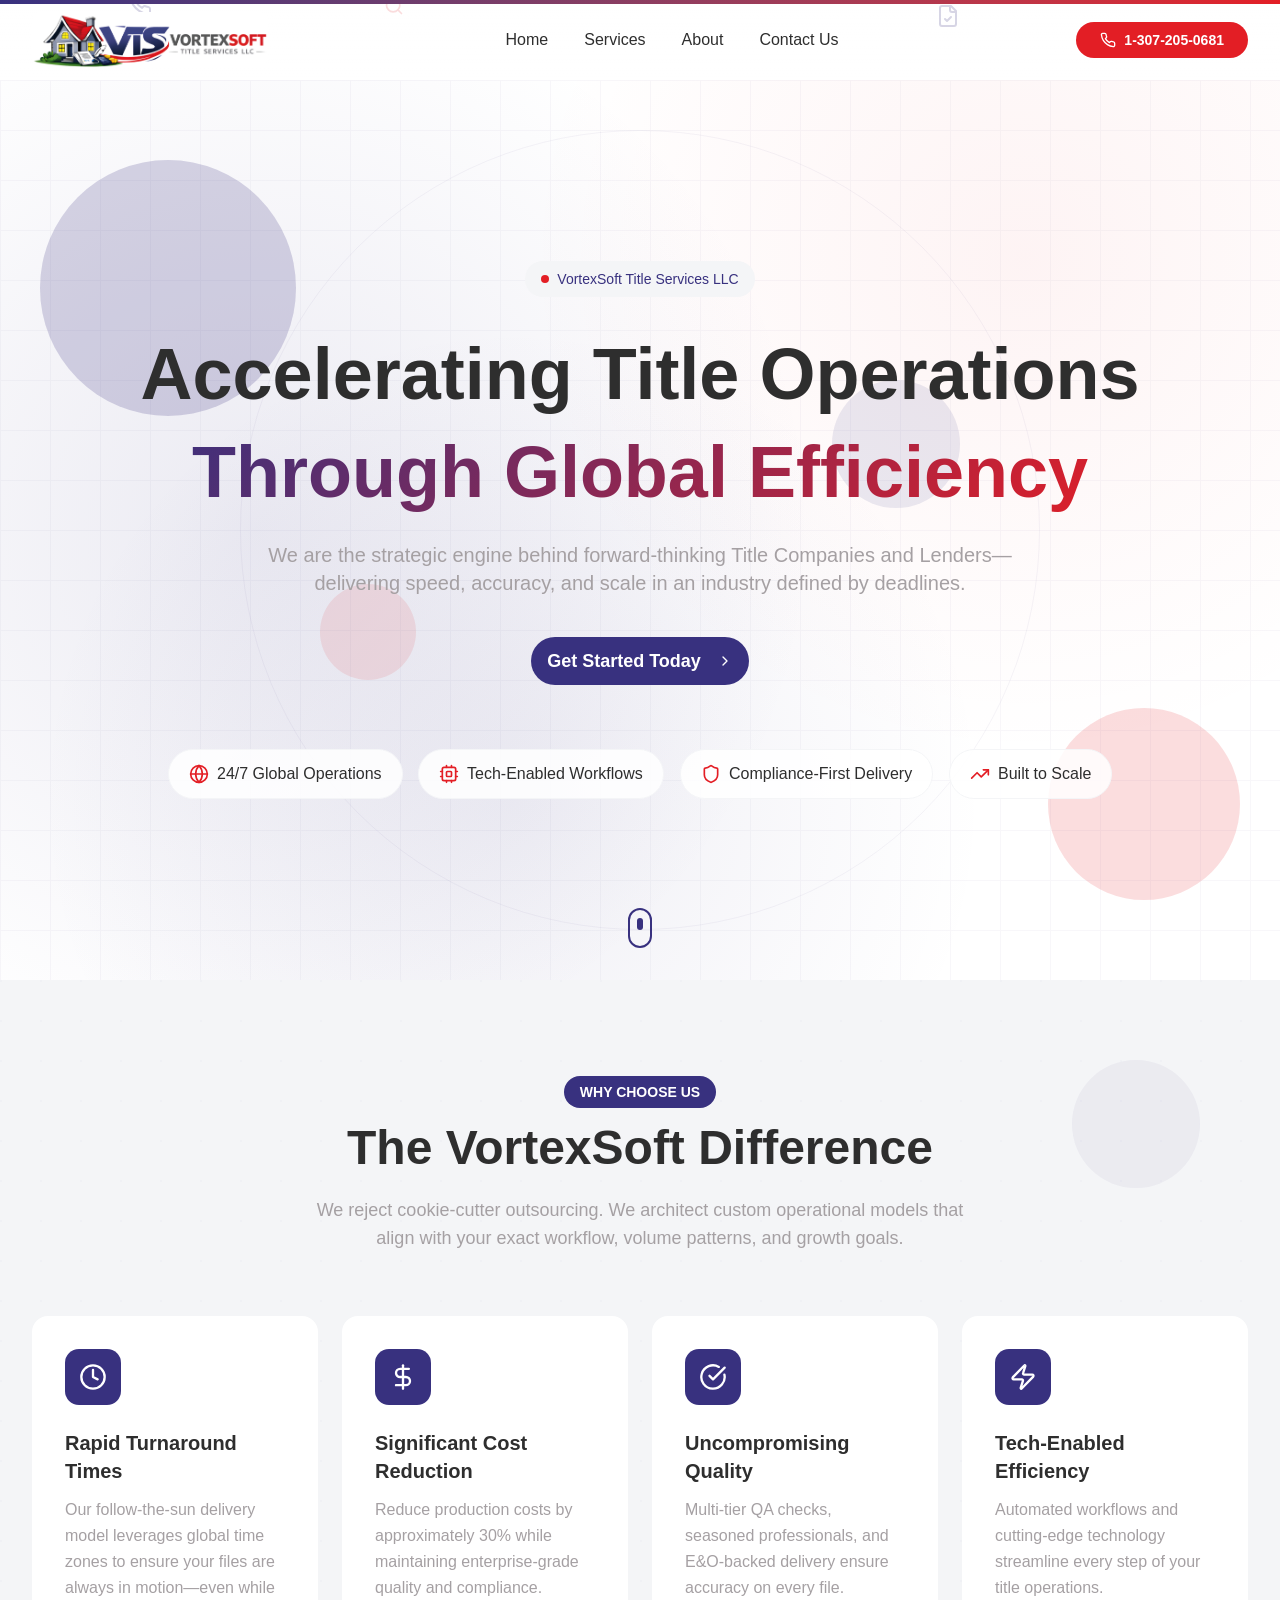
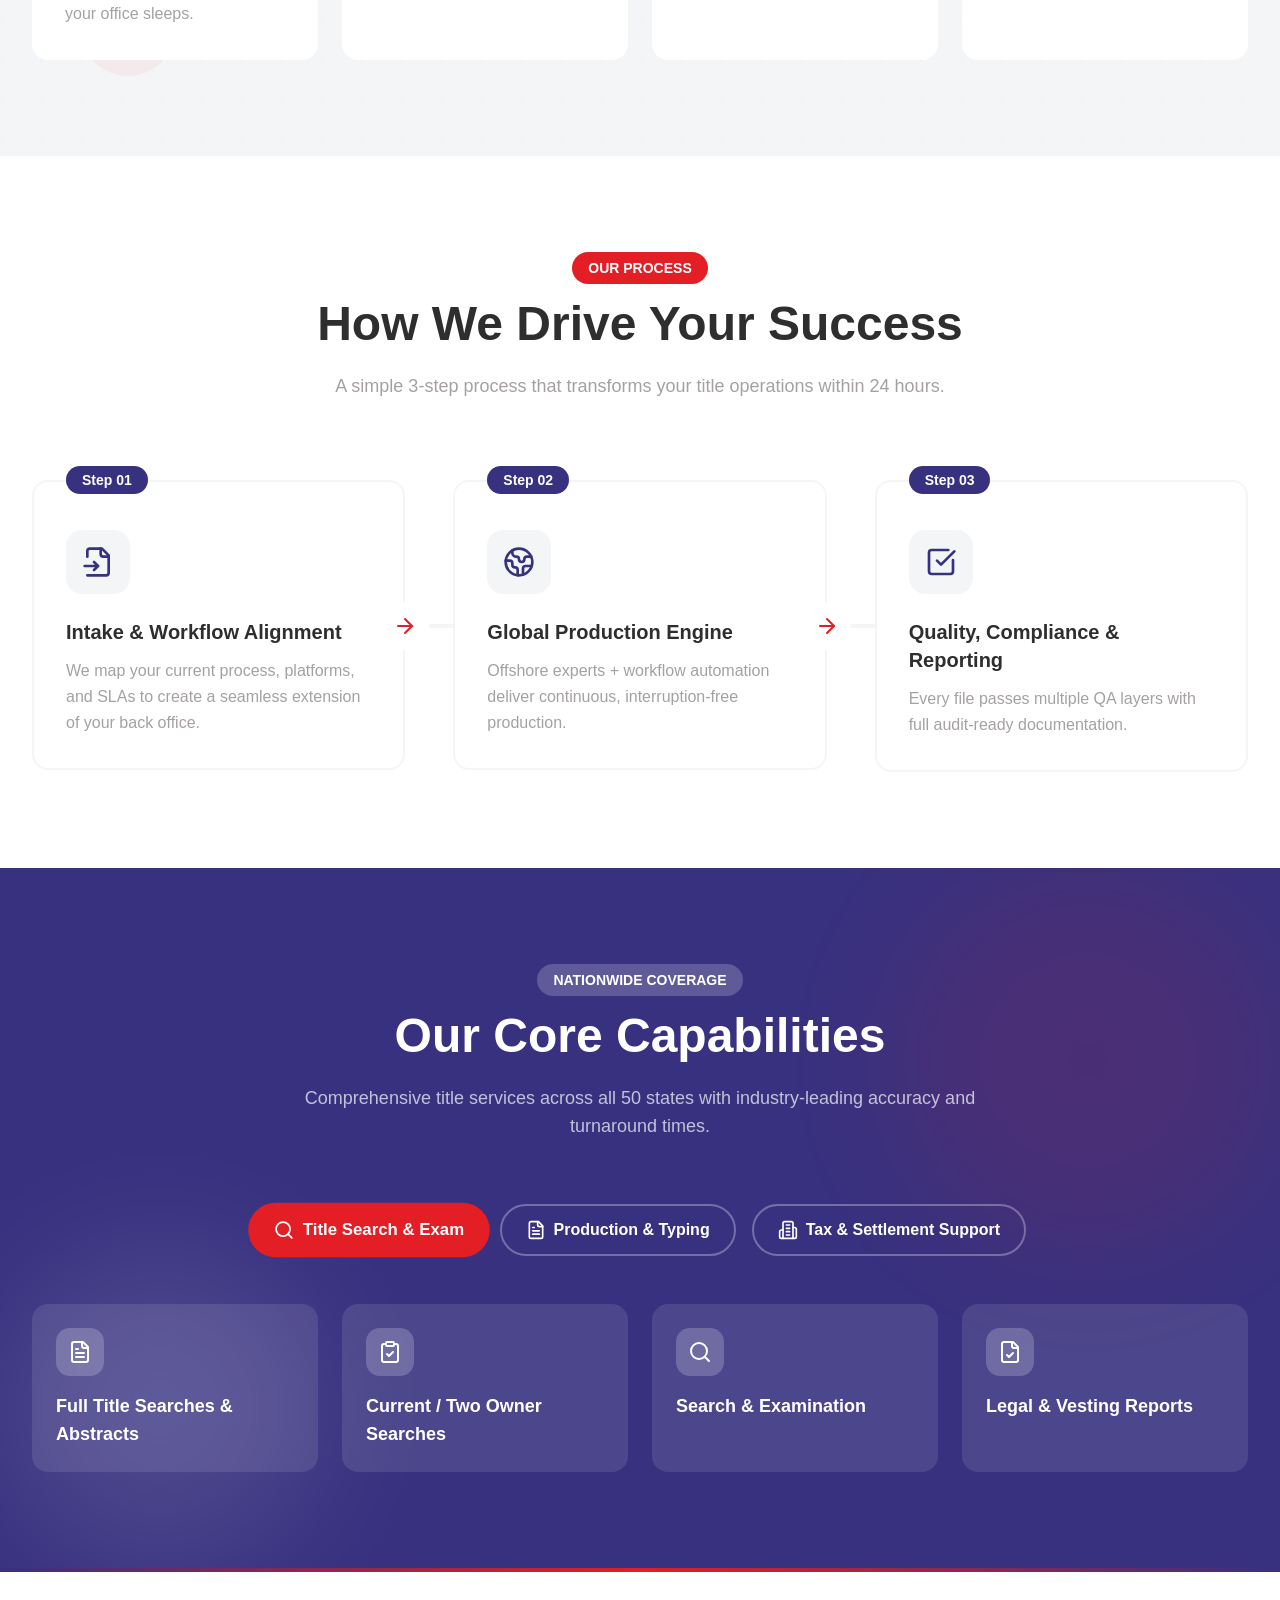
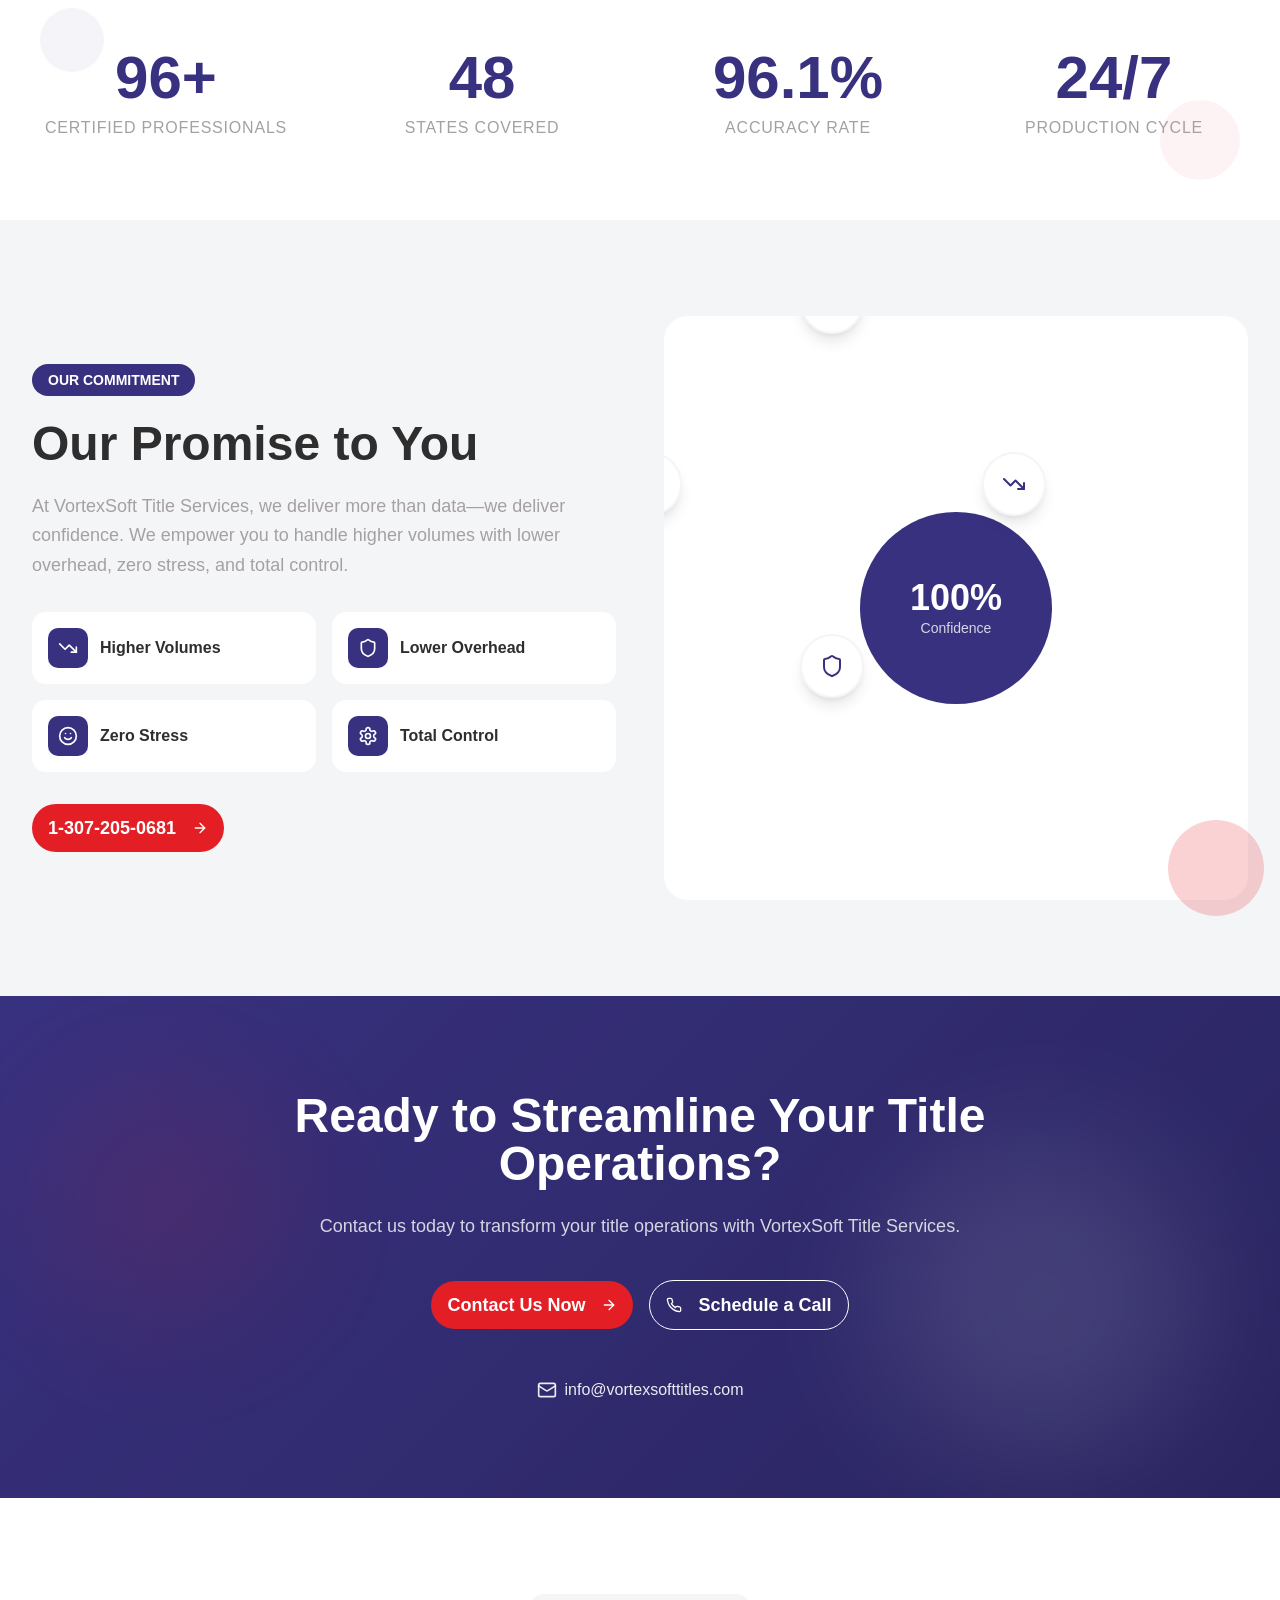
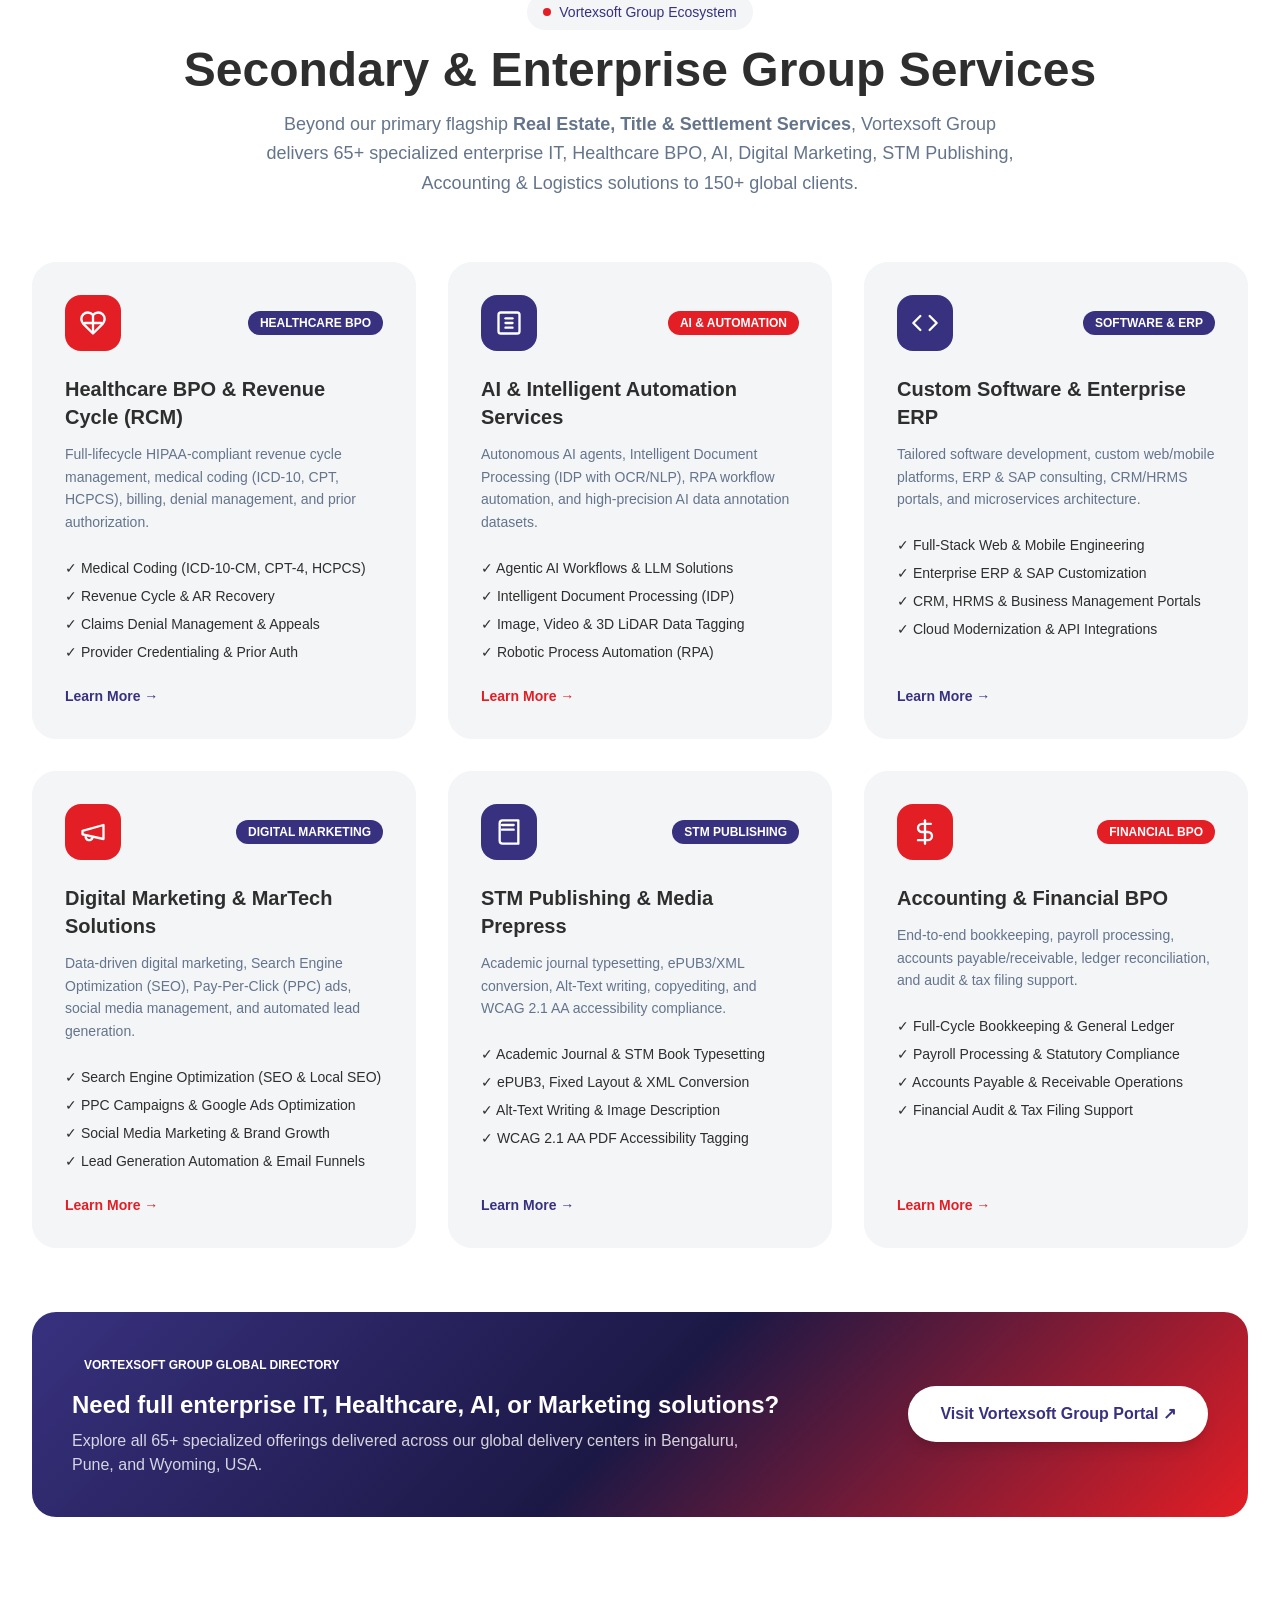
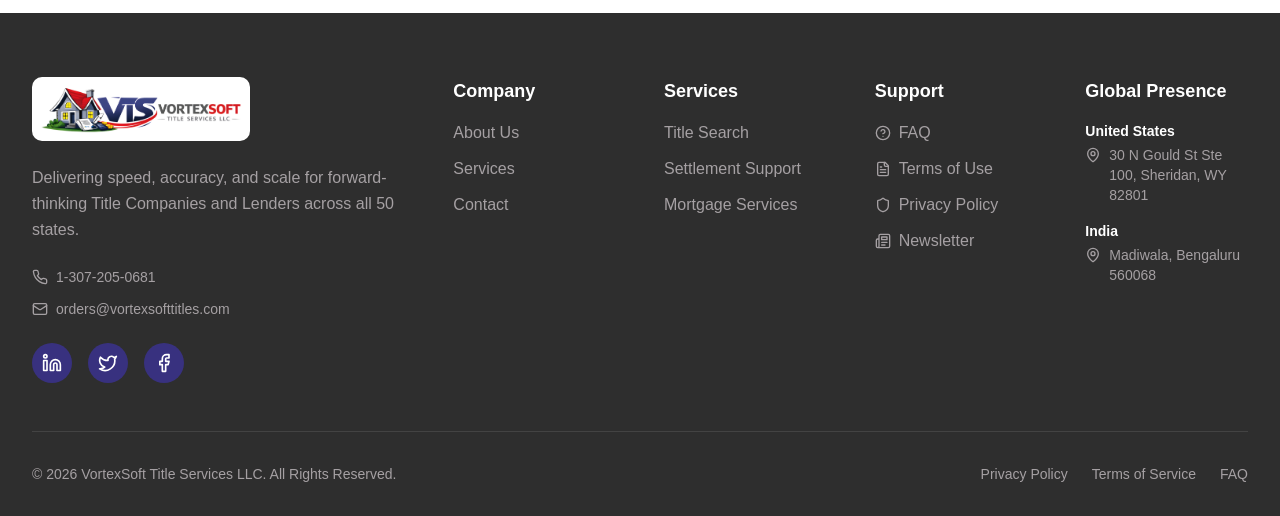
==== commit e2d4f967: "update: polish responsive CSS styling, header PHP inclusions, and static HTML build" ====
--- a/index.html
+++ b/index.html
@@ -1,4 +1,4 @@
-<!DOCTYPE html><html lang="en"><head><meta charSet="utf-8"/><meta name="viewport" content="width=device-width, initial-scale=1"/><link rel="stylesheet" href="/assets/css/style.css"/><link rel="preload" as="image" href="/images/vts-20logo-20croped-20.jpg" fetchPriority="high"/><link rel="stylesheet" href="/_next/static/css/7cca8e2c5137bd71.css" data-precedence="next"/><link rel="stylesheet" href="/_next/static/css/7969a7bd69b81a4e.css" data-precedence="next"/><link rel="preload" as="script" fetchPriority="low" href="/_next/static/chunks/webpack-613bce94775aa4c2.js"/><script src="/_next/static/chunks/fd9d1056-c5913bfd2bb115c2.js" async=""></script><script src="/_next/static/chunks/23-4376a4c242103df3.js" async=""></script><script src="/_next/static/chunks/main-app-9d5892848d6a10f7.js" async=""></script><script src="/_next/static/chunks/531-c38c8d126d5b8cf1.js" async=""></script><script src="/_next/static/chunks/616-3f2c04735d9cdb0f.js" async=""></script><script src="/_next/static/chunks/app/page-44fe733a424d3cf2.js" async=""></script><script src="/_next/static/chunks/app/layout-6ffde5801aab3007.js" async=""></script><meta name="theme-color" content="#38317F"/><title>VortexSoft Title Services LLC</title><meta name="description" content="VortexSoft Title Services delivers speed, accuracy, and scale for Title Companies and Lenders. 24/7 Global Operations, Tech-Enabled Workflows, Compliance-First Delivery."/><meta name="keywords" content="title search,title services,mortgage services,title examination,settlement services"/><link rel="icon" href="/icon-light-32x32.png" media="(prefers-color-scheme: light)"/><link rel="icon" href="/icon-dark-32x32.png" media="(prefers-color-scheme: dark)"/><link rel="icon" href="/icon.svg" type="image/svg+xml"/><link rel="apple-touch-icon" href="/apple-icon.png"/><script type="application/ld+json">[{"@context":"https://schema.org","@type":"Organization","name":"VortexSoft Title Services LLC","url":"https://www.vortexsofttitles.com","logo":"https://www.vortexsofttitles.com/logo.png","sameAs":["https://www.linkedin.com/company/vortexsoft-title-services"]},{"@context":"https://schema.org","@type":"WebSite","name":"VortexSoft Title Services LLC","url":"https://www.vortexsofttitles.com/"}]</script><script src="/_next/static/chunks/polyfills-78c92fac7aa8fdd8.js" noModule=""></script></head><body class="font-sans antialiased"><main class="min-h-screen"><nav class="fixed top-0 left-0 right-0 z-50 transition-all duration-500 bg-gradient-to-b from-white/90 to-white/70 backdrop-blur-sm py-3"><div class="absolute inset-0 overflow-hidden pointer-events-none"><div class="absolute -top-2 left-[10%] transition-all duration-500 opacity-20"><svg xmlns="http://www.w3.org/2000/svg" width="24" height="24" viewBox="0 0 24 24" fill="none" stroke="currentColor" stroke-width="2" stroke-linecap="round" stroke-linejoin="round" class="lucide lucide-phone h-6 w-6 text-[#38317F] animate-float" style="animation-delay:0s"><path d="M22 16.92v3a2 2 0 0 1-2.18 2 19.79 19.79 0 0 1-8.63-3.07 19.5 19.5 0 0 1-6-6 19.79 19.79 0 0 1-3.07-8.67A2 2 0 0 1 4.11 2h3a2 2 0 0 1 2 1.72 12.84 12.84 0 0 0 .7 2.81 2 2 0 0 1-.45 2.11L8.09 9.91a16 16 0 0 0 6 6l1.27-1.27a2 2 0 0 1 2.11-.45 12.84 12.84 0 0 0 2.81.7A2 2 0 0 1 22 16.92z"></path></svg></div><div class="absolute -top-1 left-[30%] transition-all duration-500 opacity-15"><svg xmlns="http://www.w3.org/2000/svg" width="24" height="24" viewBox="0 0 24 24" fill="none" stroke="currentColor" stroke-width="2" stroke-linecap="round" stroke-linejoin="round" class="lucide lucide-search h-5 w-5 text-[#E31E25] animate-float" style="animation-delay:1s"><circle cx="11" cy="11" r="8"></circle><path d="m21 21-4.3-4.3"></path></svg></div><div class="absolute top-1 right-[25%] transition-all duration-500 opacity-20"><svg xmlns="http://www.w3.org/2000/svg" width="24" height="24" viewBox="0 0 24 24" fill="none" stroke="currentColor" stroke-width="2" stroke-linecap="round" stroke-linejoin="round" class="lucide lucide-file-check h-6 w-6 text-[#38317F] animate-float" style="animation-delay:2s"><path d="M15 2H6a2 2 0 0 0-2 2v16a2 2 0 0 0 2 2h12a2 2 0 0 0 2-2V7Z"></path><path d="M14 2v4a2 2 0 0 0 2 2h4"></path><path d="m9 15 2 2 4-4"></path></svg></div></div><div class="absolute top-0 left-0 right-0 h-1 bg-gradient-to-r from-[#38317F] via-[#E31E25] to-[#38317F] animate-gradient" style="background-size:200% 100%"></div><div class="mx-auto max-w-7xl px-4 sm:px-6 lg:px-8"><div class="flex items-center justify-between"><a class="flex items-center group relative" href="/"><div class="relative overflow-hidden rounded-lg"><img alt="VortexSoft Title Services LLC" fetchPriority="high" width="200" height="60" decoding="async" data-nimg="1" class="h-12 sm:h-14 w-auto object-contain transition-all duration-300 group-hover:scale-105" style="color:transparent" src="/images/vts-20logo-20croped-20.jpg"/><div class="absolute inset-0 bg-gradient-to-r from-transparent via-white/30 to-transparent -translate-x-full group-hover:translate-x-full transition-transform duration-700"></div></div></a><div class="hidden md:flex items-center gap-1"><a class="relative px-4 py-2 font-medium transition-all duration-300 rounded-full group text-[#38317F]" style="animation-delay:0ms" href="/"><span class="absolute inset-0 rounded-full transition-all duration-300 bg-[#38317F]/10"></span><span class="relative z-10">Home</span><span class="absolute bottom-0 left-1/2 -translate-x-1/2 w-1.5 h-1.5 rounded-full bg-[#E31E25] animate-pulse-scale"></span><span class="absolute bottom-1 left-1/2 h-0.5 bg-[#E31E25] transition-all duration-300 w-8 -translate-x-1/2"></span></a><div class="nav-item-dropdown"><a class="relative px-4 py-2 font-medium transition-all duration-300 rounded-full group text-[#2E2E2E] hover:text-[#38317F] nav-dropdown-toggle" style="animation-delay:100ms" href="/services"><span class="absolute inset-0 rounded-full transition-all duration-300 bg-transparent group-hover:bg-[#38317F]/5"></span><span class="relative z-10 flex items-center gap-1">Services <svg class="dropdown-arrow" width="12" height="12" viewBox="0 0 24 24" fill="none" stroke="currentColor" stroke-width="2.5"><path d="M6 9l6 6 6-6"/></svg></span></a><div class="nav-dropdown-menu"><div class="dropdown-grid"><div class="dropdown-col"><div class="dropdown-header">Primary Title &amp; Mortgage</div><a href="/services#title-search" class="dropdown-item"><span class="dropdown-icon">🔍</span><div><div class="dropdown-title">Title Search &amp; Abstracting</div><div class="dropdown-desc">Current owner, full chain, O&amp;E reports</div></div></a><a href="/services#tax-services" class="dropdown-item"><span class="dropdown-icon">🏦</span><div><div class="dropdown-title">Tax Services &amp; Municipal Lien</div><div class="dropdown-desc">Property tax certificates &amp; reports</div></div></a><a href="/services#typing-services" class="dropdown-item"><span class="dropdown-icon">⌨️</span><div><div class="dropdown-title">Title Typing &amp; Commitments</div><div class="dropdown-desc">ALTA schedules &amp; policy typing</div></div></a><a href="/services#settlement-services" class="dropdown-item"><span class="dropdown-icon">🤝</span><div><div class="dropdown-title">Settlement &amp; Closing</div><div class="dropdown-desc">Closing doc prep &amp; disbursement</div></div></a><a href="/services#mortgage-services" class="dropdown-item"><span class="dropdown-icon">🏢</span><div><div class="dropdown-title">Mortgage Support Services</div><div class="dropdown-desc">Processing, underwriting &amp; post-closing</div></div></a></div><div class="dropdown-col secondary-col"><div class="dropdown-header">Secondary Enterprise Group Services</div><a href="/#secondary-enterprise-services" class="dropdown-item"><span class="dropdown-icon">🏥</span><div><div class="dropdown-title">Healthcare BPO &amp; RCM</div><div class="dropdown-desc">HIPAA billing, coding &amp; claims</div></div></a><a href="/#secondary-enterprise-services" class="dropdown-item"><span class="dropdown-icon">🤖</span><div><div class="dropdown-title">AI &amp; Automation</div><div class="dropdown-desc">LLM agents, IDP &amp; data annotation</div></div></a><a href="/#secondary-enterprise-services" class="dropdown-item"><span class="dropdown-icon">💻</span><div><div class="dropdown-title">Custom Software &amp; ERP</div><div class="dropdown-desc">Full-stack web, mobile &amp; SAP</div></div></a><a href="https://www.vortexsoftinnovations.com/digital-marketing-service/index.php" target="_blank" rel="noopener" class="dropdown-item"><span class="dropdown-icon">🚀</span><div><div class="dropdown-title">Digital Marketing &amp; MarTech ↗</div><div class="dropdown-desc">SEO, PPC &amp; lead generation</div></div></a><a href="/#secondary-enterprise-services" class="dropdown-item"><span class="dropdown-icon">📚</span><div><div class="dropdown-title">STM Publishing &amp; Prepress</div><div class="dropdown-desc">Journal typesetting &amp; ePUB3</div></div></a><a href="/#secondary-enterprise-services" class="dropdown-item"><span class="dropdown-icon">📊</span><div><div class="dropdown-title">Accounting &amp; Financial BPO</div><div class="dropdown-desc">Bookkeeping, ledger &amp; payroll</div></div></a></div></div></div></div><a class="relative px-4 py-2 font-medium transition-all duration-300 rounded-full group text-[#2E2E2E] hover:text-[#38317F]" style="animation-delay:200ms" href="/about"><span class="absolute inset-0 rounded-full transition-all duration-300 bg-transparent group-hover:bg-[#38317F]/5"></span><span class="relative z-10">About</span><span class="absolute bottom-1 left-1/2 h-0.5 bg-[#E31E25] transition-all duration-300 w-0 group-hover:w-8 -translate-x-1/2"></span></a><a class="relative px-4 py-2 font-medium transition-all duration-300 rounded-full group text-[#2E2E2E] hover:text-[#38317F]" style="animation-delay:300ms" href="/contact"><span class="absolute inset-0 rounded-full transition-all duration-300 bg-transparent group-hover:bg-[#38317F]/5"></span><span class="relative z-10">Contact Us</span><span class="absolute bottom-1 left-1/2 h-0.5 bg-[#E31E25] transition-all duration-300 w-0 group-hover:w-8 -translate-x-1/2"></span></a></div><div class="hidden md:flex items-center gap-4"><a href="/contact"><button data-slot="button" class="inline-flex items-center justify-center gap-2 whitespace-nowrap text-sm disabled:pointer-events-none disabled:opacity-50 [&amp;_svg]:pointer-events-none [&amp;_svg:not([class*=&#x27;size-&#x27;])]:size-4 shrink-0 [&amp;_svg]:shrink-0 outline-none focus-visible:border-ring focus-visible:ring-ring/50 focus-visible:ring-[3px] aria-invalid:ring-destructive/20 dark:aria-invalid:ring-destructive/40 aria-invalid:border-destructive bg-primary text-primary-foreground hover:bg-primary/90 h-9 has-[&gt;svg]:px-3 relative px-6 py-2 rounded-full font-semibold overflow-hidden group transition-all duration-300 hover:shadow-lg hover:shadow-[#E31E25]/30" style="background-color:#E31E25;color:#FFFFFF"><span class="absolute inset-0 bg-gradient-to-r from-transparent via-white/20 to-transparent -translate-x-full group-hover:translate-x-full transition-transform duration-500"></span><span class="relative flex items-center gap-2"><svg xmlns="http://www.w3.org/2000/svg" width="24" height="24" viewBox="0 0 24 24" fill="none" stroke="currentColor" stroke-width="2" stroke-linecap="round" stroke-linejoin="round" class="lucide lucide-phone h-4 w-4"><path d="M22 16.92v3a2 2 0 0 1-2.18 2 19.79 19.79 0 0 1-8.63-3.07 19.5 19.5 0 0 1-6-6 19.79 19.79 0 0 1-3.07-8.67A2 2 0 0 1 4.11 2h3a2 2 0 0 1 2 1.72 12.84 12.84 0 0 0 .7 2.81 2 2 0 0 1-.45 2.11L8.09 9.91a16 16 0 0 0 6 6l1.27-1.27a2 2 0 0 1 2.11-.45 12.84 12.84 0 0 0 2.81.7A2 2 0 0 1 22 16.92z"></path></svg>1-307-205-0681</span></button></a></div><button class="md:hidden p-2 rounded-lg transition-all duration-300 hover:bg-[#38317F]/10" style="color:#38317F"><div class="relative w-6 h-6"><svg xmlns="http://www.w3.org/2000/svg" width="24" height="24" viewBox="0 0 24 24" fill="none" stroke="currentColor" stroke-width="2" stroke-linecap="round" stroke-linejoin="round" class="lucide lucide-menu absolute inset-0 transition-all duration-300 opacity-100 rotate-0 scale-100"><line x1="4" x2="20" y1="12" y2="12"></line><line x1="4" x2="20" y1="6" y2="6"></line><line x1="4" x2="20" y1="18" y2="18"></line></svg><svg xmlns="http://www.w3.org/2000/svg" width="24" height="24" viewBox="0 0 24 24" fill="none" stroke="currentColor" stroke-width="2" stroke-linecap="round" stroke-linejoin="round" class="lucide lucide-x absolute inset-0 transition-all duration-300 opacity-0 -rotate-90 scale-0"><path d="M18 6 6 18"></path><path d="m6 6 12 12"></path></svg></div></button></div><div class="md:hidden overflow-hidden transition-all duration-500 ease-in-out max-h-0 opacity-0"><div class="pt-4 pb-4 border-t border-[#F4F5F7] mt-4"><div class="flex flex-col gap-2"><a class="font-medium py-3 px-4 rounded-xl transition-all duration-300 bg-[#38317F]/10 text-[#38317F]" style="animation-delay:0ms;transform:translateX(-20px);opacity:0;transition:all 0.3s ease 0ms" href="/">Home</a><a class="font-medium py-3 px-4 rounded-xl transition-all duration-300 text-[#2E2E2E] hover:bg-[#F4F5F7]" style="animation-delay:50ms;transform:translateX(-20px);opacity:0;transition:all 0.3s ease 50ms" href="/services">Services</a><a class="font-medium py-3 px-4 rounded-xl transition-all duration-300 text-[#2E2E2E] hover:bg-[#F4F5F7]" style="animation-delay:100ms;transform:translateX(-20px);opacity:0;transition:all 0.3s ease 100ms" href="/about">About</a><a class="font-medium py-3 px-4 rounded-xl transition-all duration-300 text-[#2E2E2E] hover:bg-[#F4F5F7]" style="animation-delay:150ms;transform:translateX(-20px);opacity:0;transition:all 0.3s ease 150ms" href="/contact">Contact Us</a><a href="/contact"><button data-slot="button" class="whitespace-nowrap text-sm transition-all disabled:pointer-events-none disabled:opacity-50 [&amp;_svg]:pointer-events-none [&amp;_svg:not([class*=&#x27;size-&#x27;])]:size-4 shrink-0 [&amp;_svg]:shrink-0 outline-none focus-visible:border-ring focus-visible:ring-ring/50 focus-visible:ring-[3px] aria-invalid:ring-destructive/20 dark:aria-invalid:ring-destructive/40 aria-invalid:border-destructive bg-primary text-primary-foreground hover:bg-primary/90 h-9 has-[&gt;svg]:px-3 mt-2 px-6 py-3 rounded-full font-semibold w-full flex items-center justify-center gap-2" style="background-color:#E31E25;color:#FFFFFF"><svg xmlns="http://www.w3.org/2000/svg" width="24" height="24" viewBox="0 0 24 24" fill="none" stroke="currentColor" stroke-width="2" stroke-linecap="round" stroke-linejoin="round" class="lucide lucide-phone h-4 w-4"><path d="M22 16.92v3a2 2 0 0 1-2.18 2 19.79 19.79 0 0 1-8.63-3.07 19.5 19.5 0 0 1-6-6 19.79 19.79 0 0 1-3.07-8.67A2 2 0 0 1 4.11 2h3a2 2 0 0 1 2 1.72 12.84 12.84 0 0 0 .7 2.81 2 2 0 0 1-.45 2.11L8.09 9.91a16 16 0 0 0 6 6l1.27-1.27a2 2 0 0 1 2.11-.45 12.84 12.84 0 0 0 2.81.7A2 2 0 0 1 22 16.92z"></path></svg>1-307-205-0681</button></a></div></div></div></div></nav><div class="h-16 sm:h-20"></div><section class="relative min-h-screen flex items-center justify-center overflow-hidden particle-bg" style="background-color:#FFFFFF"><div class="absolute inset-0 overflow-hidden pointer-events-none"><div class="absolute top-20 left-10 w-64 h-64 rounded-full opacity-20 animate-float-slow" style="background-color:#38317F;animation-delay:0s"></div><div class="absolute bottom-20 right-10 w-48 h-48 rounded-full opacity-15 animate-float-reverse" style="background-color:#E31E25;animation-delay:2s"></div><div class="absolute top-1/3 right-1/4 w-32 h-32 rounded-full opacity-10 animate-float" style="background-color:#38317F;animation-delay:4s"></div><div class="absolute bottom-1/3 left-1/4 w-24 h-24 rounded-full opacity-10 animate-float-slow" style="background-color:#E31E25;animation-delay:1s"></div><div class="absolute top-1/2 left-1/2 -translate-x-1/2 -translate-y-1/2 w-[800px] h-[800px] rounded-full border opacity-5 animate-rotate-slow" style="border-color:#38317F"></div><div class="absolute inset-0 opacity-[0.03]" style="background-image:linear-gradient(#38317F 1px, transparent 1px), linear-gradient(90deg, #38317F 1px, transparent 1px);background-size:50px 50px"></div></div><div class="relative z-10 mx-auto max-w-7xl px-4 sm:px-6 lg:px-8 py-32"><div class="text-center"><div class="inline-flex items-center gap-2 px-4 py-2 rounded-full mb-8 transition-all duration-700 opacity-0 translate-y-4" style="background-color:#F4F5F7"><span class="w-2 h-2 rounded-full animate-pulse" style="background-color:#E31E25"></span><span style="color:#38317F" class="font-medium text-sm">VortexSoft Title Services LLC</span></div><h1 class="text-4xl sm:text-5xl md:text-6xl lg:text-7xl font-bold leading-tight mb-6 transition-all duration-700 delay-100 opacity-0 translate-y-4" style="color:#2E2E2E"><span class="block animate-slide-down" style="animation-delay:0.2s">Accelerating Title Operations</span><span class="block mt-2 bg-clip-text text-transparent animate-gradient" style="background-image:linear-gradient(135deg, #38317F 0%, #E31E25 50%, #38317F 100%);background-size:200% 200%">Through Global Efficiency</span></h1><p class="max-w-3xl mx-auto text-lg sm:text-xl mb-10 transition-all duration-700 delay-200 opacity-0 translate-y-4" style="color:#A5A0A3;animation-delay:0.4s">We are the strategic engine behind forward-thinking Title Companies and Lenders—delivering speed, accuracy, and scale in an industry defined by deadlines.</p><div class="flex flex-col sm:flex-row items-center justify-center gap-4 mb-16 transition-all duration-700 delay-300 opacity-0 translate-y-4"><a href="/contact"><button data-slot="button" class="inline-flex items-center justify-center gap-2 whitespace-nowrap disabled:pointer-events-none disabled:opacity-50 [&amp;_svg]:pointer-events-none [&amp;_svg:not([class*=&#x27;size-&#x27;])]:size-4 shrink-0 [&amp;_svg]:shrink-0 outline-none focus-visible:border-ring focus-visible:ring-ring/50 focus-visible:ring-[3px] aria-invalid:ring-destructive/20 dark:aria-invalid:ring-destructive/40 aria-invalid:border-destructive bg-primary text-primary-foreground hover:bg-primary/90 h-10 has-[&gt;svg]:px-4 px-8 py-6 text-lg rounded-full font-semibold transition-all duration-300 hover:scale-105 animate-pulse-glow hover-glow" style="background-color:#38317F;color:#FFFFFF">Get Started Today<svg xmlns="http://www.w3.org/2000/svg" width="24" height="24" viewBox="0 0 24 24" fill="none" stroke="currentColor" stroke-width="2" stroke-linecap="round" stroke-linejoin="round" class="lucide lucide-chevron-right ml-2 h-5 w-5"><path d="m9 18 6-6-6-6"></path></svg></button></a></div><div class="flex flex-wrap justify-center gap-4 transition-all duration-700 delay-400 opacity-0 translate-y-4"><div class="flex items-center gap-2 px-5 py-3 rounded-full glass border transition-all duration-300 hover:scale-105 hover-lift hover-border-glow " style="border-color:#F4F5F7;animation-delay:150ms"><svg xmlns="http://www.w3.org/2000/svg" width="24" height="24" viewBox="0 0 24 24" fill="none" stroke="currentColor" stroke-width="2" stroke-linecap="round" stroke-linejoin="round" class="lucide lucide-globe h-5 w-5 transition-transform duration-300 group-hover:rotate-12" style="color:#E31E25"><circle cx="12" cy="12" r="10"></circle><path d="M12 2a14.5 14.5 0 0 0 0 20 14.5 14.5 0 0 0 0-20"></path><path d="M2 12h20"></path></svg><span class="font-medium" style="color:#2E2E2E">24/7 Global Operations</span></div><div class="flex items-center gap-2 px-5 py-3 rounded-full glass border transition-all duration-300 hover:scale-105 hover-lift hover-border-glow " style="border-color:#F4F5F7;animation-delay:300ms"><svg xmlns="http://www.w3.org/2000/svg" width="24" height="24" viewBox="0 0 24 24" fill="none" stroke="currentColor" stroke-width="2" stroke-linecap="round" stroke-linejoin="round" class="lucide lucide-cpu h-5 w-5 transition-transform duration-300 group-hover:rotate-12" style="color:#E31E25"><rect width="16" height="16" x="4" y="4" rx="2"></rect><rect width="6" height="6" x="9" y="9" rx="1"></rect><path d="M15 2v2"></path><path d="M15 20v2"></path><path d="M2 15h2"></path><path d="M2 9h2"></path><path d="M20 15h2"></path><path d="M20 9h2"></path><path d="M9 2v2"></path><path d="M9 20v2"></path></svg><span class="font-medium" style="color:#2E2E2E">Tech-Enabled Workflows</span></div><div class="flex items-center gap-2 px-5 py-3 rounded-full glass border transition-all duration-300 hover:scale-105 hover-lift hover-border-glow " style="border-color:#F4F5F7;animation-delay:450ms"><svg xmlns="http://www.w3.org/2000/svg" width="24" height="24" viewBox="0 0 24 24" fill="none" stroke="currentColor" stroke-width="2" stroke-linecap="round" stroke-linejoin="round" class="lucide lucide-shield h-5 w-5 transition-transform duration-300 group-hover:rotate-12" style="color:#E31E25"><path d="M20 13c0 5-3.5 7.5-7.66 8.95a1 1 0 0 1-.67-.01C7.5 20.5 4 18 4 13V6a1 1 0 0 1 1-1c2 0 4.5-1.2 6.24-2.72a1.17 1.17 0 0 1 1.52 0C14.51 3.81 17 5 19 5a1 1 0 0 1 1 1z"></path></svg><span class="font-medium" style="color:#2E2E2E">Compliance-First Delivery</span></div><div class="flex items-center gap-2 px-5 py-3 rounded-full glass border transition-all duration-300 hover:scale-105 hover-lift hover-border-glow " style="border-color:#F4F5F7;animation-delay:600ms"><svg xmlns="http://www.w3.org/2000/svg" width="24" height="24" viewBox="0 0 24 24" fill="none" stroke="currentColor" stroke-width="2" stroke-linecap="round" stroke-linejoin="round" class="lucide lucide-trending-up h-5 w-5 transition-transform duration-300 group-hover:rotate-12" style="color:#E31E25"><polyline points="22 7 13.5 15.5 8.5 10.5 2 17"></polyline><polyline points="16 7 22 7 22 13"></polyline></svg><span class="font-medium" style="color:#2E2E2E">Built to Scale</span></div></div></div></div><div class="absolute bottom-8 left-1/2 -translate-x-1/2 animate-bounce"><div class="w-6 h-10 rounded-full border-2 flex justify-center pt-2 animate-border-glow" style="border-color:#38317F"><div class="w-1.5 h-3 rounded-full animate-pulse" style="background-color:#38317F"></div></div></div></section><section class="py-24 relative overflow-hidden" style="background-color:#F4F5F7"><div class="absolute inset-0 opacity-[0.02]" style="background-image:radial-gradient(circle at 1px 1px, #38317F 1px, transparent 0);background-size:40px 40px"></div><div class="absolute inset-0 overflow-hidden pointer-events-none"><div class="absolute top-20 right-20 w-32 h-32 rounded-full opacity-5 animate-float-slow" style="background-color:#38317F"></div><div class="absolute bottom-20 left-20 w-24 h-24 rounded-full opacity-5 animate-float-reverse" style="background-color:#E31E25"></div></div><div class="relative z-10 mx-auto max-w-7xl px-4 sm:px-6 lg:px-8"><div class="text-center mb-16"><span class="inline-block px-4 py-1.5 rounded-full text-sm font-semibold mb-4 transition-all duration-700 opacity-0 translate-y-4" style="background-color:#38317F;color:#FFFFFF">WHY CHOOSE US</span><h2 class="text-3xl sm:text-4xl md:text-5xl font-bold mb-6 transition-all duration-700 delay-100 opacity-0 translate-y-4" style="color:#2E2E2E">The VortexSoft Difference</h2><p class="max-w-2xl mx-auto text-lg transition-all duration-700 delay-200 opacity-0 translate-y-4" style="color:#A5A0A3">We reject cookie-cutter outsourcing. We architect custom operational models that align with your exact workflow, volume patterns, and growth goals.</p></div><div class="grid grid-cols-1 md:grid-cols-2 lg:grid-cols-4 gap-6"><div class="group relative p-8 rounded-2xl transition-all duration-700 hover-lift hover-border-glow border border-transparent opacity-0 translate-y-8" style="background-color:#FFFFFF;animation-delay:150ms"><div class="w-14 h-14 rounded-xl flex items-center justify-center mb-6 transition-all duration-300 group-hover:scale-110 group-hover:rotate-6" style="background-color:#38317F"><svg xmlns="http://www.w3.org/2000/svg" width="24" height="24" viewBox="0 0 24 24" fill="none" stroke="currentColor" stroke-width="2" stroke-linecap="round" stroke-linejoin="round" class="lucide lucide-clock h-7 w-7" style="color:#FFFFFF"><circle cx="12" cy="12" r="10"></circle><polyline points="12 6 12 12 16 14"></polyline></svg></div><h3 class="text-xl font-bold mb-3 transition-colors duration-300 group-hover:text-[#38317F]" style="color:#2E2E2E">Rapid Turnaround Times</h3><p style="color:#A5A0A3" class="leading-relaxed">Our follow-the-sun delivery model leverages global time zones to ensure your files are always in motion—even while your office sleeps.</p><div class="absolute bottom-0 left-0 right-0 h-1 rounded-b-2xl transition-all duration-300 opacity-0 group-hover:opacity-100" style="background-color:#E31E25"></div></div><div class="group relative p-8 rounded-2xl transition-all duration-700 hover-lift hover-border-glow border border-transparent opacity-0 translate-y-8" style="background-color:#FFFFFF;animation-delay:300ms"><div class="w-14 h-14 rounded-xl flex items-center justify-center mb-6 transition-all duration-300 group-hover:scale-110 group-hover:rotate-6" style="background-color:#38317F"><svg xmlns="http://www.w3.org/2000/svg" width="24" height="24" viewBox="0 0 24 24" fill="none" stroke="currentColor" stroke-width="2" stroke-linecap="round" stroke-linejoin="round" class="lucide lucide-dollar-sign h-7 w-7" style="color:#FFFFFF"><line x1="12" x2="12" y1="2" y2="22"></line><path d="M17 5H9.5a3.5 3.5 0 0 0 0 7h5a3.5 3.5 0 0 1 0 7H6"></path></svg></div><h3 class="text-xl font-bold mb-3 transition-colors duration-300 group-hover:text-[#38317F]" style="color:#2E2E2E">Significant Cost Reduction</h3><p style="color:#A5A0A3" class="leading-relaxed">Reduce production costs by approximately 30% while maintaining enterprise-grade quality and compliance.</p><div class="absolute bottom-0 left-0 right-0 h-1 rounded-b-2xl transition-all duration-300 opacity-0 group-hover:opacity-100" style="background-color:#E31E25"></div></div><div class="group relative p-8 rounded-2xl transition-all duration-700 hover-lift hover-border-glow border border-transparent opacity-0 translate-y-8" style="background-color:#FFFFFF;animation-delay:450ms"><div class="w-14 h-14 rounded-xl flex items-center justify-center mb-6 transition-all duration-300 group-hover:scale-110 group-hover:rotate-6" style="background-color:#38317F"><svg xmlns="http://www.w3.org/2000/svg" width="24" height="24" viewBox="0 0 24 24" fill="none" stroke="currentColor" stroke-width="2" stroke-linecap="round" stroke-linejoin="round" class="lucide lucide-circle-check-big h-7 w-7" style="color:#FFFFFF"><path d="M21.801 10A10 10 0 1 1 17 3.335"></path><path d="m9 11 3 3L22 4"></path></svg></div><h3 class="text-xl font-bold mb-3 transition-colors duration-300 group-hover:text-[#38317F]" style="color:#2E2E2E">Uncompromising Quality</h3><p style="color:#A5A0A3" class="leading-relaxed">Multi-tier QA checks, seasoned professionals, and E&amp;O-backed delivery ensure accuracy on every file.</p><div class="absolute bottom-0 left-0 right-0 h-1 rounded-b-2xl transition-all duration-300 opacity-0 group-hover:opacity-100" style="background-color:#E31E25"></div></div><div class="group relative p-8 rounded-2xl transition-all duration-700 hover-lift hover-border-glow border border-transparent opacity-0 translate-y-8" style="background-color:#FFFFFF;animation-delay:600ms"><div class="w-14 h-14 rounded-xl flex items-center justify-center mb-6 transition-all duration-300 group-hover:scale-110 group-hover:rotate-6" style="background-color:#38317F"><svg xmlns="http://www.w3.org/2000/svg" width="24" height="24" viewBox="0 0 24 24" fill="none" stroke="currentColor" stroke-width="2" stroke-linecap="round" stroke-linejoin="round" class="lucide lucide-zap h-7 w-7" style="color:#FFFFFF"><path d="M4 14a1 1 0 0 1-.78-1.63l9.9-10.2a.5.5 0 0 1 .86.46l-1.92 6.02A1 1 0 0 0 13 10h7a1 1 0 0 1 .78 1.63l-9.9 10.2a.5.5 0 0 1-.86-.46l1.92-6.02A1 1 0 0 0 11 14z"></path></svg></div><h3 class="text-xl font-bold mb-3 transition-colors duration-300 group-hover:text-[#38317F]" style="color:#2E2E2E">Tech-Enabled Efficiency</h3><p style="color:#A5A0A3" class="leading-relaxed">Automated workflows and cutting-edge technology streamline every step of your title operations.</p><div class="absolute bottom-0 left-0 right-0 h-1 rounded-b-2xl transition-all duration-300 opacity-0 group-hover:opacity-100" style="background-color:#E31E25"></div></div></div></div></section><section class="py-24 relative overflow-hidden" style="background-color:#FFFFFF"><div class="mx-auto max-w-7xl px-4 sm:px-6 lg:px-8"><div class="text-center mb-20"><span class="inline-block px-4 py-1.5 rounded-full text-sm font-semibold mb-4 transition-all duration-700 opacity-0 translate-y-4" style="background-color:#E31E25;color:#FFFFFF">OUR PROCESS</span><h2 class="text-3xl sm:text-4xl md:text-5xl font-bold mb-6 transition-all duration-700 delay-100 opacity-0 translate-y-4" style="color:#2E2E2E">How We Drive Your Success</h2><p class="max-w-2xl mx-auto text-lg transition-all duration-700 delay-200 opacity-0 translate-y-4" style="color:#A5A0A3">A simple 3-step process that transforms your title operations within 24 hours.</p></div><div class="relative"><div class="hidden lg:block absolute top-1/2 left-0 right-0 h-1 -translate-y-1/2" style="background-color:#F4F5F7"></div><div class="grid grid-cols-1 lg:grid-cols-3 gap-8 lg:gap-12"><div class="relative group transition-all duration-700 opacity-0 translate-y-8" style="transition-delay:300ms"><div class="relative z-10 p-8 rounded-2xl border-2 transition-all duration-300 group-hover:border-[#38317F] hover-lift" style="background-color:#FFFFFF;border-color:#F4F5F7"><div class="absolute -top-4 left-8 px-4 py-1 rounded-full text-sm font-bold" style="background-color:#38317F;color:#FFFFFF">Step <!-- -->01</div><div class="w-16 h-16 rounded-2xl flex items-center justify-center mb-6 mt-4 transition-all duration-300 group-hover:scale-110" style="background-color:#F4F5F7"><svg xmlns="http://www.w3.org/2000/svg" width="24" height="24" viewBox="0 0 24 24" fill="none" stroke="currentColor" stroke-width="2" stroke-linecap="round" stroke-linejoin="round" class="lucide lucide-file-input h-8 w-8" style="color:#38317F"><path d="M4 22h14a2 2 0 0 0 2-2V7l-5-5H6a2 2 0 0 0-2 2v4"></path><path d="M14 2v4a2 2 0 0 0 2 2h4"></path><path d="M2 15h10"></path><path d="m9 18 3-3-3-3"></path></svg></div><h3 class="text-xl font-bold mb-3" style="color:#2E2E2E">Intake &amp; Workflow Alignment</h3><p style="color:#A5A0A3" class="leading-relaxed">We map your current process, platforms, and SLAs to create a seamless extension of your back office.</p></div><div class="hidden lg:flex absolute top-1/2 -right-6 -translate-y-1/2 z-20"><div class="w-12 h-12 rounded-full flex items-center justify-center" style="background-color:#FFFFFF"><svg xmlns="http://www.w3.org/2000/svg" width="24" height="24" viewBox="0 0 24 24" fill="none" stroke="currentColor" stroke-width="2" stroke-linecap="round" stroke-linejoin="round" class="lucide lucide-arrow-right h-6 w-6" style="color:#E31E25"><path d="M5 12h14"></path><path d="m12 5 7 7-7 7"></path></svg></div></div></div><div class="relative group transition-all duration-700 opacity-0 translate-y-8" style="transition-delay:450ms"><div class="relative z-10 p-8 rounded-2xl border-2 transition-all duration-300 group-hover:border-[#38317F] hover-lift" style="background-color:#FFFFFF;border-color:#F4F5F7"><div class="absolute -top-4 left-8 px-4 py-1 rounded-full text-sm font-bold" style="background-color:#38317F;color:#FFFFFF">Step <!-- -->02</div><div class="w-16 h-16 rounded-2xl flex items-center justify-center mb-6 mt-4 transition-all duration-300 group-hover:scale-110" style="background-color:#F4F5F7"><svg xmlns="http://www.w3.org/2000/svg" width="24" height="24" viewBox="0 0 24 24" fill="none" stroke="currentColor" stroke-width="2" stroke-linecap="round" stroke-linejoin="round" class="lucide lucide-earth h-8 w-8" style="color:#38317F"><path d="M21.54 15H17a2 2 0 0 0-2 2v4.54"></path><path d="M7 3.34V5a3 3 0 0 0 3 3a2 2 0 0 1 2 2c0 1.1.9 2 2 2a2 2 0 0 0 2-2c0-1.1.9-2 2-2h3.17"></path><path d="M11 21.95V18a2 2 0 0 0-2-2a2 2 0 0 1-2-2v-1a2 2 0 0 0-2-2H2.05"></path><circle cx="12" cy="12" r="10"></circle></svg></div><h3 class="text-xl font-bold mb-3" style="color:#2E2E2E">Global Production Engine</h3><p style="color:#A5A0A3" class="leading-relaxed">Offshore experts + workflow automation deliver continuous, interruption-free production.</p></div><div class="hidden lg:flex absolute top-1/2 -right-6 -translate-y-1/2 z-20"><div class="w-12 h-12 rounded-full flex items-center justify-center" style="background-color:#FFFFFF"><svg xmlns="http://www.w3.org/2000/svg" width="24" height="24" viewBox="0 0 24 24" fill="none" stroke="currentColor" stroke-width="2" stroke-linecap="round" stroke-linejoin="round" class="lucide lucide-arrow-right h-6 w-6" style="color:#E31E25"><path d="M5 12h14"></path><path d="m12 5 7 7-7 7"></path></svg></div></div></div><div class="relative group transition-all duration-700 opacity-0 translate-y-8" style="transition-delay:600ms"><div class="relative z-10 p-8 rounded-2xl border-2 transition-all duration-300 group-hover:border-[#38317F] hover-lift" style="background-color:#FFFFFF;border-color:#F4F5F7"><div class="absolute -top-4 left-8 px-4 py-1 rounded-full text-sm font-bold" style="background-color:#38317F;color:#FFFFFF">Step <!-- -->03</div><div class="w-16 h-16 rounded-2xl flex items-center justify-center mb-6 mt-4 transition-all duration-300 group-hover:scale-110" style="background-color:#F4F5F7"><svg xmlns="http://www.w3.org/2000/svg" width="24" height="24" viewBox="0 0 24 24" fill="none" stroke="currentColor" stroke-width="2" stroke-linecap="round" stroke-linejoin="round" class="lucide lucide-square-check-big h-8 w-8" style="color:#38317F"><path d="M21 10.5V19a2 2 0 0 1-2 2H5a2 2 0 0 1-2-2V5a2 2 0 0 1 2-2h12.5"></path><path d="m9 11 3 3L22 4"></path></svg></div><h3 class="text-xl font-bold mb-3" style="color:#2E2E2E">Quality, Compliance &amp; Reporting</h3><p style="color:#A5A0A3" class="leading-relaxed">Every file passes multiple QA layers with full audit-ready documentation.</p></div></div></div></div></div></section><section class="py-24 relative overflow-hidden" style="background-color:#38317F"><div class="absolute inset-0 overflow-hidden pointer-events-none"><div class="absolute top-0 right-0 w-96 h-96 rounded-full opacity-10 blur-3xl" style="background-color:#E31E25"></div><div class="absolute bottom-0 left-0 w-80 h-80 rounded-full opacity-10 blur-3xl" style="background-color:#FFFFFF"></div></div><div class="relative z-10 mx-auto max-w-7xl px-4 sm:px-6 lg:px-8"><div class="text-center mb-16"><span class="inline-block px-4 py-1.5 rounded-full text-sm font-semibold mb-4 transition-all duration-700 opacity-0 translate-y-4" style="background-color:rgba(255,255,255,0.2);color:#FFFFFF">NATIONWIDE COVERAGE</span><h2 class="text-3xl sm:text-4xl md:text-5xl font-bold mb-6 transition-all duration-700 delay-100 opacity-0 translate-y-4" style="color:#FFFFFF">Our Core Capabilities</h2><p class="max-w-2xl mx-auto text-lg transition-all duration-700 delay-200 opacity-0 translate-y-4" style="color:rgba(255,255,255,0.7)">Comprehensive title services across all 50 states with industry-leading accuracy and turnaround times.</p></div><div class="flex flex-wrap justify-center gap-4 mb-12 transition-all duration-700 delay-300 opacity-0 translate-y-4"><button class="flex items-center gap-2 px-6 py-3 rounded-full font-semibold transition-all duration-300 scale-105" style="background-color:#E31E25;color:#FFFFFF;border:none"><svg xmlns="http://www.w3.org/2000/svg" width="24" height="24" viewBox="0 0 24 24" fill="none" stroke="currentColor" stroke-width="2" stroke-linecap="round" stroke-linejoin="round" class="lucide lucide-search h-5 w-5"><circle cx="11" cy="11" r="8"></circle><path d="m21 21-4.3-4.3"></path></svg>Title Search &amp; Exam</button><button class="flex items-center gap-2 px-6 py-3 rounded-full font-semibold transition-all duration-300 hover:bg-white/20" style="background-color:transparent;color:#FFFFFF;border:2px solid rgba(255,255,255,0.3)"><svg xmlns="http://www.w3.org/2000/svg" width="24" height="24" viewBox="0 0 24 24" fill="none" stroke="currentColor" stroke-width="2" stroke-linecap="round" stroke-linejoin="round" class="lucide lucide-file-text h-5 w-5"><path d="M15 2H6a2 2 0 0 0-2 2v16a2 2 0 0 0 2 2h12a2 2 0 0 0 2-2V7Z"></path><path d="M14 2v4a2 2 0 0 0 2 2h4"></path><path d="M10 9H8"></path><path d="M16 13H8"></path><path d="M16 17H8"></path></svg>Production &amp; Typing</button><button class="flex items-center gap-2 px-6 py-3 rounded-full font-semibold transition-all duration-300 hover:bg-white/20" style="background-color:transparent;color:#FFFFFF;border:2px solid rgba(255,255,255,0.3)"><svg xmlns="http://www.w3.org/2000/svg" width="24" height="24" viewBox="0 0 24 24" fill="none" stroke="currentColor" stroke-width="2" stroke-linecap="round" stroke-linejoin="round" class="lucide lucide-building2 h-5 w-5"><path d="M6 22V4a2 2 0 0 1 2-2h8a2 2 0 0 1 2 2v18Z"></path><path d="M6 12H4a2 2 0 0 0-2 2v6a2 2 0 0 0 2 2h2"></path><path d="M18 9h2a2 2 0 0 1 2 2v9a2 2 0 0 1-2 2h-2"></path><path d="M10 6h4"></path><path d="M10 10h4"></path><path d="M10 14h4"></path><path d="M10 18h4"></path></svg>Tax &amp; Settlement Support</button></div><div class="grid grid-cols-1 sm:grid-cols-2 lg:grid-cols-4 gap-6 transition-all duration-700 delay-400 opacity-0 translate-y-4"><div class="group p-6 rounded-2xl transition-all duration-300 hover:scale-105 cursor-pointer" style="background-color:rgba(255,255,255,0.1)"><div class="w-12 h-12 rounded-xl flex items-center justify-center mb-4 transition-all duration-300 group-hover:scale-110" style="background-color:rgba(255,255,255,0.2)"><svg xmlns="http://www.w3.org/2000/svg" width="24" height="24" viewBox="0 0 24 24" fill="none" stroke="currentColor" stroke-width="2" stroke-linecap="round" stroke-linejoin="round" class="lucide lucide-file-text h-6 w-6" style="color:#FFFFFF"><path d="M15 2H6a2 2 0 0 0-2 2v16a2 2 0 0 0 2 2h12a2 2 0 0 0 2-2V7Z"></path><path d="M14 2v4a2 2 0 0 0 2 2h4"></path><path d="M10 9H8"></path><path d="M16 13H8"></path><path d="M16 17H8"></path></svg></div><h4 class="font-semibold text-lg" style="color:#FFFFFF">Full Title Searches &amp; Abstracts</h4></div><div class="group p-6 rounded-2xl transition-all duration-300 hover:scale-105 cursor-pointer" style="background-color:rgba(255,255,255,0.1)"><div class="w-12 h-12 rounded-xl flex items-center justify-center mb-4 transition-all duration-300 group-hover:scale-110" style="background-color:rgba(255,255,255,0.2)"><svg xmlns="http://www.w3.org/2000/svg" width="24" height="24" viewBox="0 0 24 24" fill="none" stroke="currentColor" stroke-width="2" stroke-linecap="round" stroke-linejoin="round" class="lucide lucide-clipboard-check h-6 w-6" style="color:#FFFFFF"><rect width="8" height="4" x="8" y="2" rx="1" ry="1"></rect><path d="M16 4h2a2 2 0 0 1 2 2v14a2 2 0 0 1-2 2H6a2 2 0 0 1-2-2V6a2 2 0 0 1 2-2h2"></path><path d="m9 14 2 2 4-4"></path></svg></div><h4 class="font-semibold text-lg" style="color:#FFFFFF">Current / Two Owner Searches</h4></div><div class="group p-6 rounded-2xl transition-all duration-300 hover:scale-105 cursor-pointer" style="background-color:rgba(255,255,255,0.1)"><div class="w-12 h-12 rounded-xl flex items-center justify-center mb-4 transition-all duration-300 group-hover:scale-110" style="background-color:rgba(255,255,255,0.2)"><svg xmlns="http://www.w3.org/2000/svg" width="24" height="24" viewBox="0 0 24 24" fill="none" stroke="currentColor" stroke-width="2" stroke-linecap="round" stroke-linejoin="round" class="lucide lucide-search h-6 w-6" style="color:#FFFFFF"><circle cx="11" cy="11" r="8"></circle><path d="m21 21-4.3-4.3"></path></svg></div><h4 class="font-semibold text-lg" style="color:#FFFFFF">Search &amp; Examination</h4></div><div class="group p-6 rounded-2xl transition-all duration-300 hover:scale-105 cursor-pointer" style="background-color:rgba(255,255,255,0.1)"><div class="w-12 h-12 rounded-xl flex items-center justify-center mb-4 transition-all duration-300 group-hover:scale-110" style="background-color:rgba(255,255,255,0.2)"><svg xmlns="http://www.w3.org/2000/svg" width="24" height="24" viewBox="0 0 24 24" fill="none" stroke="currentColor" stroke-width="2" stroke-linecap="round" stroke-linejoin="round" class="lucide lucide-file-check h-6 w-6" style="color:#FFFFFF"><path d="M15 2H6a2 2 0 0 0-2 2v16a2 2 0 0 0 2 2h12a2 2 0 0 0 2-2V7Z"></path><path d="M14 2v4a2 2 0 0 0 2 2h4"></path><path d="m9 15 2 2 4-4"></path></svg></div><h4 class="font-semibold text-lg" style="color:#FFFFFF">Legal &amp; Vesting Reports</h4></div></div></div></section><section class="py-20 relative overflow-hidden" style="background-color:#FFFFFF"><div class="absolute top-0 left-0 right-0 h-1 animate-shimmer" style="background:linear-gradient(90deg, #38317F 0%, #E31E25 50%, #38317F 100%)"></div><div class="absolute inset-0 overflow-hidden pointer-events-none"><div class="absolute top-10 left-10 w-16 h-16 rounded-full opacity-5 animate-float" style="background-color:#38317F"></div><div class="absolute bottom-10 right-10 w-20 h-20 rounded-full opacity-5 animate-float-reverse" style="background-color:#E31E25"></div></div><div class="mx-auto max-w-7xl px-4 sm:px-6 lg:px-8 relative z-10"><div class="grid grid-cols-2 lg:grid-cols-4 gap-8 lg:gap-12"><div class="text-center transition-all duration-700 hover-scale opacity-0 translate-y-8" style="animation-delay:0ms"><div class="text-4xl sm:text-5xl md:text-6xl font-bold mb-2 transition-all duration-300 hover:scale-110" style="color:#38317F">0+</div><div class="text-sm sm:text-base font-medium uppercase tracking-wider" style="color:#A5A0A3">Certified Professionals</div></div><div class="text-center transition-all duration-700 hover-scale opacity-0 translate-y-8" style="animation-delay:150ms"><div class="text-4xl sm:text-5xl md:text-6xl font-bold mb-2 transition-all duration-300 hover:scale-110" style="color:#38317F">0</div><div class="text-sm sm:text-base font-medium uppercase tracking-wider" style="color:#A5A0A3">States Covered</div></div><div class="text-center transition-all duration-700 hover-scale opacity-0 translate-y-8" style="animation-delay:300ms"><div class="text-4xl sm:text-5xl md:text-6xl font-bold mb-2 transition-all duration-300 hover:scale-110" style="color:#38317F">0%</div><div class="text-sm sm:text-base font-medium uppercase tracking-wider" style="color:#A5A0A3">Accuracy Rate</div></div><div class="text-center transition-all duration-700 hover-scale opacity-0 translate-y-8" style="animation-delay:450ms"><div class="text-4xl sm:text-5xl md:text-6xl font-bold mb-2 transition-all duration-300 hover:scale-110" style="color:#38317F">24/7</div><div class="text-sm sm:text-base font-medium uppercase tracking-wider" style="color:#A5A0A3">Production Cycle</div></div></div></div></section><section class="py-24 relative overflow-hidden" style="background-color:#F4F5F7"><div class="mx-auto max-w-7xl px-4 sm:px-6 lg:px-8"><div class="grid grid-cols-1 lg:grid-cols-2 gap-12 items-center"><div><span class="inline-block px-4 py-1.5 rounded-full text-sm font-semibold mb-6 transition-all duration-700 opacity-0 translate-y-4" style="background-color:#38317F;color:#FFFFFF">OUR COMMITMENT</span><h2 class="text-3xl sm:text-4xl md:text-5xl font-bold mb-6 transition-all duration-700 delay-100 opacity-0 translate-y-4" style="color:#2E2E2E">Our Promise to You</h2><p class="text-lg mb-8 leading-relaxed transition-all duration-700 delay-200 opacity-0 translate-y-4" style="color:#A5A0A3">At VortexSoft Title Services, we deliver more than data—we deliver confidence. We empower you to handle higher volumes with lower overhead, zero stress, and total control.</p><div class="grid grid-cols-2 gap-4 mb-8 transition-all duration-700 delay-300 opacity-0 translate-y-4"><div class="flex items-center gap-3 p-4 rounded-xl transition-all duration-300 hover:scale-105" style="background-color:#FFFFFF"><div class="w-10 h-10 rounded-lg flex items-center justify-center" style="background-color:#38317F"><svg xmlns="http://www.w3.org/2000/svg" width="24" height="24" viewBox="0 0 24 24" fill="none" stroke="currentColor" stroke-width="2" stroke-linecap="round" stroke-linejoin="round" class="lucide lucide-trending-down h-5 w-5" style="color:#FFFFFF"><polyline points="22 17 13.5 8.5 8.5 13.5 2 7"></polyline><polyline points="16 17 22 17 22 11"></polyline></svg></div><span class="font-semibold" style="color:#2E2E2E">Higher Volumes</span></div><div class="flex items-center gap-3 p-4 rounded-xl transition-all duration-300 hover:scale-105" style="background-color:#FFFFFF"><div class="w-10 h-10 rounded-lg flex items-center justify-center" style="background-color:#38317F"><svg xmlns="http://www.w3.org/2000/svg" width="24" height="24" viewBox="0 0 24 24" fill="none" stroke="currentColor" stroke-width="2" stroke-linecap="round" stroke-linejoin="round" class="lucide lucide-shield h-5 w-5" style="color:#FFFFFF"><path d="M20 13c0 5-3.5 7.5-7.66 8.95a1 1 0 0 1-.67-.01C7.5 20.5 4 18 4 13V6a1 1 0 0 1 1-1c2 0 4.5-1.2 6.24-2.72a1.17 1.17 0 0 1 1.52 0C14.51 3.81 17 5 19 5a1 1 0 0 1 1 1z"></path></svg></div><span class="font-semibold" style="color:#2E2E2E">Lower Overhead</span></div><div class="flex items-center gap-3 p-4 rounded-xl transition-all duration-300 hover:scale-105" style="background-color:#FFFFFF"><div class="w-10 h-10 rounded-lg flex items-center justify-center" style="background-color:#38317F"><svg xmlns="http://www.w3.org/2000/svg" width="24" height="24" viewBox="0 0 24 24" fill="none" stroke="currentColor" stroke-width="2" stroke-linecap="round" stroke-linejoin="round" class="lucide lucide-smile h-5 w-5" style="color:#FFFFFF"><circle cx="12" cy="12" r="10"></circle><path d="M8 14s1.5 2 4 2 4-2 4-2"></path><line x1="9" x2="9.01" y1="9" y2="9"></line><line x1="15" x2="15.01" y1="9" y2="9"></line></svg></div><span class="font-semibold" style="color:#2E2E2E">Zero Stress</span></div><div class="flex items-center gap-3 p-4 rounded-xl transition-all duration-300 hover:scale-105" style="background-color:#FFFFFF"><div class="w-10 h-10 rounded-lg flex items-center justify-center" style="background-color:#38317F"><svg xmlns="http://www.w3.org/2000/svg" width="24" height="24" viewBox="0 0 24 24" fill="none" stroke="currentColor" stroke-width="2" stroke-linecap="round" stroke-linejoin="round" class="lucide lucide-settings h-5 w-5" style="color:#FFFFFF"><path d="M12.22 2h-.44a2 2 0 0 0-2 2v.18a2 2 0 0 1-1 1.73l-.43.25a2 2 0 0 1-2 0l-.15-.08a2 2 0 0 0-2.73.73l-.22.38a2 2 0 0 0 .73 2.73l.15.1a2 2 0 0 1 1 1.72v.51a2 2 0 0 1-1 1.74l-.15.09a2 2 0 0 0-.73 2.73l.22.38a2 2 0 0 0 2.73.73l.15-.08a2 2 0 0 1 2 0l.43.25a2 2 0 0 1 1 1.73V20a2 2 0 0 0 2 2h.44a2 2 0 0 0 2-2v-.18a2 2 0 0 1 1-1.73l.43-.25a2 2 0 0 1 2 0l.15.08a2 2 0 0 0 2.73-.73l.22-.39a2 2 0 0 0-.73-2.73l-.15-.08a2 2 0 0 1-1-1.74v-.5a2 2 0 0 1 1-1.74l.15-.09a2 2 0 0 0 .73-2.73l-.22-.38a2 2 0 0 0-2.73-.73l-.15.08a2 2 0 0 1-2 0l-.43-.25a2 2 0 0 1-1-1.73V4a2 2 0 0 0-2-2z"></path><circle cx="12" cy="12" r="3"></circle></svg></div><span class="font-semibold" style="color:#2E2E2E">Total Control</span></div></div><button data-slot="button" class="inline-flex items-center justify-center gap-2 whitespace-nowrap disabled:pointer-events-none disabled:opacity-50 [&amp;_svg]:pointer-events-none [&amp;_svg:not([class*=&#x27;size-&#x27;])]:size-4 shrink-0 [&amp;_svg]:shrink-0 outline-none focus-visible:border-ring focus-visible:ring-ring/50 focus-visible:ring-[3px] aria-invalid:ring-destructive/20 dark:aria-invalid:ring-destructive/40 aria-invalid:border-destructive bg-primary text-primary-foreground hover:bg-primary/90 h-10 has-[&gt;svg]:px-4 px-8 py-6 text-lg rounded-full font-semibold transition-all duration-700 delay-400 hover:scale-105 opacity-0 translate-y-4" style="background-color:#E31E25;color:#FFFFFF">1-307-205-0681<svg xmlns="http://www.w3.org/2000/svg" width="24" height="24" viewBox="0 0 24 24" fill="none" stroke="currentColor" stroke-width="2" stroke-linecap="round" stroke-linejoin="round" class="lucide lucide-arrow-right ml-2 h-5 w-5"><path d="M5 12h14"></path><path d="m12 5 7 7-7 7"></path></svg></button></div><div class="relative transition-all duration-700 delay-300 opacity-0 translate-x-8"><div class="relative rounded-3xl overflow-hidden p-8" style="background-color:#FFFFFF"><div class="aspect-square relative"><div class="absolute inset-0 m-auto w-48 h-48 rounded-full flex items-center justify-center animate-pulse-glow" style="background-color:#38317F"><div class="text-center"><div class="text-4xl font-bold" style="color:#FFFFFF">100%</div><div class="text-sm font-medium" style="color:rgba(255,255,255,0.8)">Confidence</div></div></div><div class="absolute w-16 h-16 rounded-full flex items-center justify-center animate-float shadow-lg" style="background-color:#FFFFFF;border:2px solid #F4F5F7;top:20%;left:55%;animation-delay:0s"><svg xmlns="http://www.w3.org/2000/svg" width="24" height="24" viewBox="0 0 24 24" fill="none" stroke="currentColor" stroke-width="2" stroke-linecap="round" stroke-linejoin="round" class="lucide lucide-trending-down h-6 w-6" style="color:#38317F"><polyline points="22 17 13.5 8.5 8.5 13.5 2 7"></polyline><polyline points="16 17 22 17 22 11"></polyline></svg></div><div class="absolute w-16 h-16 rounded-full flex items-center justify-center animate-float shadow-lg" style="background-color:#FFFFFF;border:2px solid #F4F5F7;top:55%;left:20.000000000000004%;animation-delay:0.5s"><svg xmlns="http://www.w3.org/2000/svg" width="24" height="24" viewBox="0 0 24 24" fill="none" stroke="currentColor" stroke-width="2" stroke-linecap="round" stroke-linejoin="round" class="lucide lucide-shield h-6 w-6" style="color:#38317F"><path d="M20 13c0 5-3.5 7.5-7.66 8.95a1 1 0 0 1-.67-.01C7.5 20.5 4 18 4 13V6a1 1 0 0 1 1-1c2 0 4.5-1.2 6.24-2.72a1.17 1.17 0 0 1 1.52 0C14.51 3.81 17 5 19 5a1 1 0 0 1 1 1z"></path></svg></div><div class="absolute w-16 h-16 rounded-full flex items-center justify-center animate-float shadow-lg" style="background-color:#FFFFFF;border:2px solid #F4F5F7;top:20.000000000000004%;left:-15%;animation-delay:1s"><svg xmlns="http://www.w3.org/2000/svg" width="24" height="24" viewBox="0 0 24 24" fill="none" stroke="currentColor" stroke-width="2" stroke-linecap="round" stroke-linejoin="round" class="lucide lucide-smile h-6 w-6" style="color:#38317F"><circle cx="12" cy="12" r="10"></circle><path d="M8 14s1.5 2 4 2 4-2 4-2"></path><line x1="9" x2="9.01" y1="9" y2="9"></line><line x1="15" x2="15.01" y1="9" y2="9"></line></svg></div><div class="absolute w-16 h-16 rounded-full flex items-center justify-center animate-float shadow-lg" style="background-color:#FFFFFF;border:2px solid #F4F5F7;top:-15%;left:19.999999999999993%;animation-delay:1.5s"><svg xmlns="http://www.w3.org/2000/svg" width="24" height="24" viewBox="0 0 24 24" fill="none" stroke="currentColor" stroke-width="2" stroke-linecap="round" stroke-linejoin="round" class="lucide lucide-settings h-6 w-6" style="color:#38317F"><path d="M12.22 2h-.44a2 2 0 0 0-2 2v.18a2 2 0 0 1-1 1.73l-.43.25a2 2 0 0 1-2 0l-.15-.08a2 2 0 0 0-2.73.73l-.22.38a2 2 0 0 0 .73 2.73l.15.1a2 2 0 0 1 1 1.72v.51a2 2 0 0 1-1 1.74l-.15.09a2 2 0 0 0-.73 2.73l.22.38a2 2 0 0 0 2.73.73l.15-.08a2 2 0 0 1 2 0l.43.25a2 2 0 0 1 1 1.73V20a2 2 0 0 0 2 2h.44a2 2 0 0 0 2-2v-.18a2 2 0 0 1 1-1.73l.43-.25a2 2 0 0 1 2 0l.15.08a2 2 0 0 0 2.73-.73l.22-.39a2 2 0 0 0-.73-2.73l-.15-.08a2 2 0 0 1-1-1.74v-.5a2 2 0 0 1 1-1.74l.15-.09a2 2 0 0 0 .73-2.73l-.22-.38a2 2 0 0 0-2.73-.73l-.15.08a2 2 0 0 1-2 0l-.43-.25a2 2 0 0 1-1-1.73V4a2 2 0 0 0-2-2z"></path><circle cx="12" cy="12" r="3"></circle></svg></div></div></div><div class="absolute -bottom-4 -right-4 w-24 h-24 rounded-full opacity-20" style="background-color:#E31E25"></div></div></div></div></section>
+<!DOCTYPE html><html lang="en"><head><meta charSet="utf-8"/><meta name="viewport" content="width=device-width, initial-scale=1"/><link rel="preload" as="image" href="/images/vts-20logo-20croped-20.jpg" fetchPriority="high"/><link rel="stylesheet" href="/_next/static/css/7cca8e2c5137bd71.css" data-precedence="next"/><link rel="stylesheet" href="/_next/static/css/7969a7bd69b81a4e.css" data-precedence="next"/><link rel="preload" as="script" fetchPriority="low" href="/_next/static/chunks/webpack-613bce94775aa4c2.js"/><script src="/_next/static/chunks/fd9d1056-c5913bfd2bb115c2.js" async=""></script><script src="/_next/static/chunks/23-4376a4c242103df3.js" async=""></script><script src="/_next/static/chunks/main-app-9d5892848d6a10f7.js" async=""></script><script src="/_next/static/chunks/531-c38c8d126d5b8cf1.js" async=""></script><script src="/_next/static/chunks/616-3f2c04735d9cdb0f.js" async=""></script><script src="/_next/static/chunks/app/page-44fe733a424d3cf2.js" async=""></script><script src="/_next/static/chunks/app/layout-6ffde5801aab3007.js" async=""></script><meta name="theme-color" content="#38317F"/><title>VortexSoft Title Services LLC</title><meta name="description" content="VortexSoft Title Services delivers speed, accuracy, and scale for Title Companies and Lenders. 24/7 Global Operations, Tech-Enabled Workflows, Compliance-First Delivery."/><meta name="keywords" content="title search,title services,mortgage services,title examination,settlement services"/><link rel="icon" href="/icon-light-32x32.png" media="(prefers-color-scheme: light)"/><link rel="icon" href="/icon-dark-32x32.png" media="(prefers-color-scheme: dark)"/><link rel="icon" href="/icon.svg" type="image/svg+xml"/><link rel="apple-touch-icon" href="/apple-icon.png"/><script type="application/ld+json">[{"@context":"https://schema.org","@type":"Organization","name":"VortexSoft Title Services LLC","url":"https://www.vortexsofttitles.com","logo":"https://www.vortexsofttitles.com/logo.png","sameAs":["https://www.linkedin.com/company/vortexsoft-title-services"]},{"@context":"https://schema.org","@type":"WebSite","name":"VortexSoft Title Services LLC","url":"https://www.vortexsofttitles.com/"}]</script><script src="/_next/static/chunks/polyfills-78c92fac7aa8fdd8.js" noModule=""></script></head><body class="font-sans antialiased"><main class="min-h-screen"><nav class="fixed top-0 left-0 right-0 z-50 transition-all duration-500 bg-gradient-to-b from-white/90 to-white/70 backdrop-blur-sm py-3"><div class="absolute inset-0 overflow-hidden pointer-events-none"><div class="absolute -top-2 left-[10%] transition-all duration-500 opacity-20"><svg xmlns="http://www.w3.org/2000/svg" width="24" height="24" viewBox="0 0 24 24" fill="none" stroke="currentColor" stroke-width="2" stroke-linecap="round" stroke-linejoin="round" class="lucide lucide-phone h-6 w-6 text-[#38317F] animate-float" style="animation-delay:0s"><path d="M22 16.92v3a2 2 0 0 1-2.18 2 19.79 19.79 0 0 1-8.63-3.07 19.5 19.5 0 0 1-6-6 19.79 19.79 0 0 1-3.07-8.67A2 2 0 0 1 4.11 2h3a2 2 0 0 1 2 1.72 12.84 12.84 0 0 0 .7 2.81 2 2 0 0 1-.45 2.11L8.09 9.91a16 16 0 0 0 6 6l1.27-1.27a2 2 0 0 1 2.11-.45 12.84 12.84 0 0 0 2.81.7A2 2 0 0 1 22 16.92z"></path></svg></div><div class="absolute -top-1 left-[30%] transition-all duration-500 opacity-15"><svg xmlns="http://www.w3.org/2000/svg" width="24" height="24" viewBox="0 0 24 24" fill="none" stroke="currentColor" stroke-width="2" stroke-linecap="round" stroke-linejoin="round" class="lucide lucide-search h-5 w-5 text-[#E31E25] animate-float" style="animation-delay:1s"><circle cx="11" cy="11" r="8"></circle><path d="m21 21-4.3-4.3"></path></svg></div><div class="absolute top-1 right-[25%] transition-all duration-500 opacity-20"><svg xmlns="http://www.w3.org/2000/svg" width="24" height="24" viewBox="0 0 24 24" fill="none" stroke="currentColor" stroke-width="2" stroke-linecap="round" stroke-linejoin="round" class="lucide lucide-file-check h-6 w-6 text-[#38317F] animate-float" style="animation-delay:2s"><path d="M15 2H6a2 2 0 0 0-2 2v16a2 2 0 0 0 2 2h12a2 2 0 0 0 2-2V7Z"></path><path d="M14 2v4a2 2 0 0 0 2 2h4"></path><path d="m9 15 2 2 4-4"></path></svg></div></div><div class="absolute top-0 left-0 right-0 h-1 bg-gradient-to-r from-[#38317F] via-[#E31E25] to-[#38317F] animate-gradient" style="background-size:200% 100%"></div><div class="mx-auto max-w-7xl px-4 sm:px-6 lg:px-8"><div class="flex items-center justify-between"><a class="flex items-center group relative" href="/"><div class="relative overflow-hidden rounded-lg"><img alt="VortexSoft Title Services LLC" fetchPriority="high" width="200" height="60" decoding="async" data-nimg="1" class="h-12 sm:h-14 w-auto object-contain transition-all duration-300 group-hover:scale-105" style="color:transparent" src="/images/vts-20logo-20croped-20.jpg"/><div class="absolute inset-0 bg-gradient-to-r from-transparent via-white/30 to-transparent -translate-x-full group-hover:translate-x-full transition-transform duration-700"></div></div></a><div class="hidden md:flex items-center gap-1"><a class="relative px-4 py-2 font-medium transition-all duration-300 rounded-full group text-[#38317F]" style="animation-delay:0ms" href="/"><span class="absolute inset-0 rounded-full transition-all duration-300 bg-[#38317F]/10"></span><span class="relative z-10">Home</span><span class="absolute bottom-0 left-1/2 -translate-x-1/2 w-1.5 h-1.5 rounded-full bg-[#E31E25] animate-pulse-scale"></span><span class="absolute bottom-1 left-1/2 h-0.5 bg-[#E31E25] transition-all duration-300 w-8 -translate-x-1/2"></span></a><a class="relative px-4 py-2 font-medium transition-all duration-300 rounded-full group text-[#2E2E2E] hover:text-[#38317F]" style="animation-delay:100ms" href="/services"><span class="absolute inset-0 rounded-full transition-all duration-300 bg-transparent group-hover:bg-[#38317F]/5"></span><span class="relative z-10">Services</span><span class="absolute bottom-1 left-1/2 h-0.5 bg-[#E31E25] transition-all duration-300 w-0 group-hover:w-8 -translate-x-1/2"></span></a><a class="relative px-4 py-2 font-medium transition-all duration-300 rounded-full group text-[#2E2E2E] hover:text-[#38317F]" style="animation-delay:200ms" href="/about"><span class="absolute inset-0 rounded-full transition-all duration-300 bg-transparent group-hover:bg-[#38317F]/5"></span><span class="relative z-10">About</span><span class="absolute bottom-1 left-1/2 h-0.5 bg-[#E31E25] transition-all duration-300 w-0 group-hover:w-8 -translate-x-1/2"></span></a><a class="relative px-4 py-2 font-medium transition-all duration-300 rounded-full group text-[#2E2E2E] hover:text-[#38317F]" style="animation-delay:300ms" href="/contact"><span class="absolute inset-0 rounded-full transition-all duration-300 bg-transparent group-hover:bg-[#38317F]/5"></span><span class="relative z-10">Contact Us</span><span class="absolute bottom-1 left-1/2 h-0.5 bg-[#E31E25] transition-all duration-300 w-0 group-hover:w-8 -translate-x-1/2"></span></a></div><div class="hidden md:flex items-center gap-4"><a href="/contact"><button data-slot="button" class="inline-flex items-center justify-center gap-2 whitespace-nowrap text-sm disabled:pointer-events-none disabled:opacity-50 [&amp;_svg]:pointer-events-none [&amp;_svg:not([class*=&#x27;size-&#x27;])]:size-4 shrink-0 [&amp;_svg]:shrink-0 outline-none focus-visible:border-ring focus-visible:ring-ring/50 focus-visible:ring-[3px] aria-invalid:ring-destructive/20 dark:aria-invalid:ring-destructive/40 aria-invalid:border-destructive bg-primary text-primary-foreground hover:bg-primary/90 h-9 has-[&gt;svg]:px-3 relative px-6 py-2 rounded-full font-semibold overflow-hidden group transition-all duration-300 hover:shadow-lg hover:shadow-[#E31E25]/30" style="background-color:#E31E25;color:#FFFFFF"><span class="absolute inset-0 bg-gradient-to-r from-transparent via-white/20 to-transparent -translate-x-full group-hover:translate-x-full transition-transform duration-500"></span><span class="relative flex items-center gap-2"><svg xmlns="http://www.w3.org/2000/svg" width="24" height="24" viewBox="0 0 24 24" fill="none" stroke="currentColor" stroke-width="2" stroke-linecap="round" stroke-linejoin="round" class="lucide lucide-phone h-4 w-4"><path d="M22 16.92v3a2 2 0 0 1-2.18 2 19.79 19.79 0 0 1-8.63-3.07 19.5 19.5 0 0 1-6-6 19.79 19.79 0 0 1-3.07-8.67A2 2 0 0 1 4.11 2h3a2 2 0 0 1 2 1.72 12.84 12.84 0 0 0 .7 2.81 2 2 0 0 1-.45 2.11L8.09 9.91a16 16 0 0 0 6 6l1.27-1.27a2 2 0 0 1 2.11-.45 12.84 12.84 0 0 0 2.81.7A2 2 0 0 1 22 16.92z"></path></svg>1-307-205-0681</span></button></a></div><button class="md:hidden p-2 rounded-lg transition-all duration-300 hover:bg-[#38317F]/10" style="color:#38317F"><div class="relative w-6 h-6"><svg xmlns="http://www.w3.org/2000/svg" width="24" height="24" viewBox="0 0 24 24" fill="none" stroke="currentColor" stroke-width="2" stroke-linecap="round" stroke-linejoin="round" class="lucide lucide-menu absolute inset-0 transition-all duration-300 opacity-100 rotate-0 scale-100"><line x1="4" x2="20" y1="12" y2="12"></line><line x1="4" x2="20" y1="6" y2="6"></line><line x1="4" x2="20" y1="18" y2="18"></line></svg><svg xmlns="http://www.w3.org/2000/svg" width="24" height="24" viewBox="0 0 24 24" fill="none" stroke="currentColor" stroke-width="2" stroke-linecap="round" stroke-linejoin="round" class="lucide lucide-x absolute inset-0 transition-all duration-300 opacity-0 -rotate-90 scale-0"><path d="M18 6 6 18"></path><path d="m6 6 12 12"></path></svg></div></button></div><div class="md:hidden overflow-hidden transition-all duration-500 ease-in-out max-h-0 opacity-0"><div class="pt-4 pb-4 border-t border-[#F4F5F7] mt-4"><div class="flex flex-col gap-2"><a class="font-medium py-3 px-4 rounded-xl transition-all duration-300 bg-[#38317F]/10 text-[#38317F]" style="animation-delay:0ms;transform:translateX(-20px);opacity:0;transition:all 0.3s ease 0ms" href="/">Home</a><a class="font-medium py-3 px-4 rounded-xl transition-all duration-300 text-[#2E2E2E] hover:bg-[#F4F5F7]" style="animation-delay:50ms;transform:translateX(-20px);opacity:0;transition:all 0.3s ease 50ms" href="/services">Services</a><a class="font-medium py-3 px-4 rounded-xl transition-all duration-300 text-[#2E2E2E] hover:bg-[#F4F5F7]" style="animation-delay:100ms;transform:translateX(-20px);opacity:0;transition:all 0.3s ease 100ms" href="/about">About</a><a class="font-medium py-3 px-4 rounded-xl transition-all duration-300 text-[#2E2E2E] hover:bg-[#F4F5F7]" style="animation-delay:150ms;transform:translateX(-20px);opacity:0;transition:all 0.3s ease 150ms" href="/contact">Contact Us</a><a href="/contact"><button data-slot="button" class="whitespace-nowrap text-sm transition-all disabled:pointer-events-none disabled:opacity-50 [&amp;_svg]:pointer-events-none [&amp;_svg:not([class*=&#x27;size-&#x27;])]:size-4 shrink-0 [&amp;_svg]:shrink-0 outline-none focus-visible:border-ring focus-visible:ring-ring/50 focus-visible:ring-[3px] aria-invalid:ring-destructive/20 dark:aria-invalid:ring-destructive/40 aria-invalid:border-destructive bg-primary text-primary-foreground hover:bg-primary/90 h-9 has-[&gt;svg]:px-3 mt-2 px-6 py-3 rounded-full font-semibold w-full flex items-center justify-center gap-2" style="background-color:#E31E25;color:#FFFFFF"><svg xmlns="http://www.w3.org/2000/svg" width="24" height="24" viewBox="0 0 24 24" fill="none" stroke="currentColor" stroke-width="2" stroke-linecap="round" stroke-linejoin="round" class="lucide lucide-phone h-4 w-4"><path d="M22 16.92v3a2 2 0 0 1-2.18 2 19.79 19.79 0 0 1-8.63-3.07 19.5 19.5 0 0 1-6-6 19.79 19.79 0 0 1-3.07-8.67A2 2 0 0 1 4.11 2h3a2 2 0 0 1 2 1.72 12.84 12.84 0 0 0 .7 2.81 2 2 0 0 1-.45 2.11L8.09 9.91a16 16 0 0 0 6 6l1.27-1.27a2 2 0 0 1 2.11-.45 12.84 12.84 0 0 0 2.81.7A2 2 0 0 1 22 16.92z"></path></svg>1-307-205-0681</button></a></div></div></div></div></nav><div class="h-16 sm:h-20"></div><section class="relative min-h-screen flex items-center justify-center overflow-hidden particle-bg" style="background-color:#FFFFFF"><div class="absolute inset-0 overflow-hidden pointer-events-none"><div class="absolute top-20 left-10 w-64 h-64 rounded-full opacity-20 animate-float-slow" style="background-color:#38317F;animation-delay:0s"></div><div class="absolute bottom-20 right-10 w-48 h-48 rounded-full opacity-15 animate-float-reverse" style="background-color:#E31E25;animation-delay:2s"></div><div class="absolute top-1/3 right-1/4 w-32 h-32 rounded-full opacity-10 animate-float" style="background-color:#38317F;animation-delay:4s"></div><div class="absolute bottom-1/3 left-1/4 w-24 h-24 rounded-full opacity-10 animate-float-slow" style="background-color:#E31E25;animation-delay:1s"></div><div class="absolute top-1/2 left-1/2 -translate-x-1/2 -translate-y-1/2 w-[800px] h-[800px] rounded-full border opacity-5 animate-rotate-slow" style="border-color:#38317F"></div><div class="absolute inset-0 opacity-[0.03]" style="background-image:linear-gradient(#38317F 1px, transparent 1px), linear-gradient(90deg, #38317F 1px, transparent 1px);background-size:50px 50px"></div></div><div class="relative z-10 mx-auto max-w-7xl px-4 sm:px-6 lg:px-8 py-32"><div class="text-center"><div class="inline-flex items-center gap-2 px-4 py-2 rounded-full mb-8 transition-all duration-700 opacity-0 translate-y-4" style="background-color:#F4F5F7"><span class="w-2 h-2 rounded-full animate-pulse" style="background-color:#E31E25"></span><span style="color:#38317F" class="font-medium text-sm">VortexSoft Title Services LLC</span></div><h1 class="text-4xl sm:text-5xl md:text-6xl lg:text-7xl font-bold leading-tight mb-6 transition-all duration-700 delay-100 opacity-0 translate-y-4" style="color:#2E2E2E"><span class="block animate-slide-down" style="animation-delay:0.2s">Accelerating Title Operations</span><span class="block mt-2 bg-clip-text text-transparent animate-gradient" style="background-image:linear-gradient(135deg, #38317F 0%, #E31E25 50%, #38317F 100%);background-size:200% 200%">Through Global Efficiency</span></h1><p class="max-w-3xl mx-auto text-lg sm:text-xl mb-10 transition-all duration-700 delay-200 opacity-0 translate-y-4" style="color:#A5A0A3;animation-delay:0.4s">We are the strategic engine behind forward-thinking Title Companies and Lenders—delivering speed, accuracy, and scale in an industry defined by deadlines.</p><div class="flex flex-col sm:flex-row items-center justify-center gap-4 mb-16 transition-all duration-700 delay-300 opacity-0 translate-y-4"><a href="/contact"><button data-slot="button" class="inline-flex items-center justify-center gap-2 whitespace-nowrap disabled:pointer-events-none disabled:opacity-50 [&amp;_svg]:pointer-events-none [&amp;_svg:not([class*=&#x27;size-&#x27;])]:size-4 shrink-0 [&amp;_svg]:shrink-0 outline-none focus-visible:border-ring focus-visible:ring-ring/50 focus-visible:ring-[3px] aria-invalid:ring-destructive/20 dark:aria-invalid:ring-destructive/40 aria-invalid:border-destructive bg-primary text-primary-foreground hover:bg-primary/90 h-10 has-[&gt;svg]:px-4 px-8 py-6 text-lg rounded-full font-semibold transition-all duration-300 hover:scale-105 animate-pulse-glow hover-glow" style="background-color:#38317F;color:#FFFFFF">Get Started Today<svg xmlns="http://www.w3.org/2000/svg" width="24" height="24" viewBox="0 0 24 24" fill="none" stroke="currentColor" stroke-width="2" stroke-linecap="round" stroke-linejoin="round" class="lucide lucide-chevron-right ml-2 h-5 w-5"><path d="m9 18 6-6-6-6"></path></svg></button></a></div><div class="flex flex-wrap justify-center gap-4 transition-all duration-700 delay-400 opacity-0 translate-y-4"><div class="flex items-center gap-2 px-5 py-3 rounded-full glass border transition-all duration-300 hover:scale-105 hover-lift hover-border-glow " style="border-color:#F4F5F7;animation-delay:150ms"><svg xmlns="http://www.w3.org/2000/svg" width="24" height="24" viewBox="0 0 24 24" fill="none" stroke="currentColor" stroke-width="2" stroke-linecap="round" stroke-linejoin="round" class="lucide lucide-globe h-5 w-5 transition-transform duration-300 group-hover:rotate-12" style="color:#E31E25"><circle cx="12" cy="12" r="10"></circle><path d="M12 2a14.5 14.5 0 0 0 0 20 14.5 14.5 0 0 0 0-20"></path><path d="M2 12h20"></path></svg><span class="font-medium" style="color:#2E2E2E">24/7 Global Operations</span></div><div class="flex items-center gap-2 px-5 py-3 rounded-full glass border transition-all duration-300 hover:scale-105 hover-lift hover-border-glow " style="border-color:#F4F5F7;animation-delay:300ms"><svg xmlns="http://www.w3.org/2000/svg" width="24" height="24" viewBox="0 0 24 24" fill="none" stroke="currentColor" stroke-width="2" stroke-linecap="round" stroke-linejoin="round" class="lucide lucide-cpu h-5 w-5 transition-transform duration-300 group-hover:rotate-12" style="color:#E31E25"><rect width="16" height="16" x="4" y="4" rx="2"></rect><rect width="6" height="6" x="9" y="9" rx="1"></rect><path d="M15 2v2"></path><path d="M15 20v2"></path><path d="M2 15h2"></path><path d="M2 9h2"></path><path d="M20 15h2"></path><path d="M20 9h2"></path><path d="M9 2v2"></path><path d="M9 20v2"></path></svg><span class="font-medium" style="color:#2E2E2E">Tech-Enabled Workflows</span></div><div class="flex items-center gap-2 px-5 py-3 rounded-full glass border transition-all duration-300 hover:scale-105 hover-lift hover-border-glow " style="border-color:#F4F5F7;animation-delay:450ms"><svg xmlns="http://www.w3.org/2000/svg" width="24" height="24" viewBox="0 0 24 24" fill="none" stroke="currentColor" stroke-width="2" stroke-linecap="round" stroke-linejoin="round" class="lucide lucide-shield h-5 w-5 transition-transform duration-300 group-hover:rotate-12" style="color:#E31E25"><path d="M20 13c0 5-3.5 7.5-7.66 8.95a1 1 0 0 1-.67-.01C7.5 20.5 4 18 4 13V6a1 1 0 0 1 1-1c2 0 4.5-1.2 6.24-2.72a1.17 1.17 0 0 1 1.52 0C14.51 3.81 17 5 19 5a1 1 0 0 1 1 1z"></path></svg><span class="font-medium" style="color:#2E2E2E">Compliance-First Delivery</span></div><div class="flex items-center gap-2 px-5 py-3 rounded-full glass border transition-all duration-300 hover:scale-105 hover-lift hover-border-glow " style="border-color:#F4F5F7;animation-delay:600ms"><svg xmlns="http://www.w3.org/2000/svg" width="24" height="24" viewBox="0 0 24 24" fill="none" stroke="currentColor" stroke-width="2" stroke-linecap="round" stroke-linejoin="round" class="lucide lucide-trending-up h-5 w-5 transition-transform duration-300 group-hover:rotate-12" style="color:#E31E25"><polyline points="22 7 13.5 15.5 8.5 10.5 2 17"></polyline><polyline points="16 7 22 7 22 13"></polyline></svg><span class="font-medium" style="color:#2E2E2E">Built to Scale</span></div></div></div></div><div class="absolute bottom-8 left-1/2 -translate-x-1/2 animate-bounce"><div class="w-6 h-10 rounded-full border-2 flex justify-center pt-2 animate-border-glow" style="border-color:#38317F"><div class="w-1.5 h-3 rounded-full animate-pulse" style="background-color:#38317F"></div></div></div></section><section class="py-24 relative overflow-hidden" style="background-color:#F4F5F7"><div class="absolute inset-0 opacity-[0.02]" style="background-image:radial-gradient(circle at 1px 1px, #38317F 1px, transparent 0);background-size:40px 40px"></div><div class="absolute inset-0 overflow-hidden pointer-events-none"><div class="absolute top-20 right-20 w-32 h-32 rounded-full opacity-5 animate-float-slow" style="background-color:#38317F"></div><div class="absolute bottom-20 left-20 w-24 h-24 rounded-full opacity-5 animate-float-reverse" style="background-color:#E31E25"></div></div><div class="relative z-10 mx-auto max-w-7xl px-4 sm:px-6 lg:px-8"><div class="text-center mb-16"><span class="inline-block px-4 py-1.5 rounded-full text-sm font-semibold mb-4 transition-all duration-700 opacity-0 translate-y-4" style="background-color:#38317F;color:#FFFFFF">WHY CHOOSE US</span><h2 class="text-3xl sm:text-4xl md:text-5xl font-bold mb-6 transition-all duration-700 delay-100 opacity-0 translate-y-4" style="color:#2E2E2E">The VortexSoft Difference</h2><p class="max-w-2xl mx-auto text-lg transition-all duration-700 delay-200 opacity-0 translate-y-4" style="color:#A5A0A3">We reject cookie-cutter outsourcing. We architect custom operational models that align with your exact workflow, volume patterns, and growth goals.</p></div><div class="grid grid-cols-1 md:grid-cols-2 lg:grid-cols-4 gap-6"><div class="group relative p-8 rounded-2xl transition-all duration-700 hover-lift hover-border-glow border border-transparent opacity-0 translate-y-8" style="background-color:#FFFFFF;animation-delay:150ms"><div class="w-14 h-14 rounded-xl flex items-center justify-center mb-6 transition-all duration-300 group-hover:scale-110 group-hover:rotate-6" style="background-color:#38317F"><svg xmlns="http://www.w3.org/2000/svg" width="24" height="24" viewBox="0 0 24 24" fill="none" stroke="currentColor" stroke-width="2" stroke-linecap="round" stroke-linejoin="round" class="lucide lucide-clock h-7 w-7" style="color:#FFFFFF"><circle cx="12" cy="12" r="10"></circle><polyline points="12 6 12 12 16 14"></polyline></svg></div><h3 class="text-xl font-bold mb-3 transition-colors duration-300 group-hover:text-[#38317F]" style="color:#2E2E2E">Rapid Turnaround Times</h3><p style="color:#A5A0A3" class="leading-relaxed">Our follow-the-sun delivery model leverages global time zones to ensure your files are always in motion—even while your office sleeps.</p><div class="absolute bottom-0 left-0 right-0 h-1 rounded-b-2xl transition-all duration-300 opacity-0 group-hover:opacity-100" style="background-color:#E31E25"></div></div><div class="group relative p-8 rounded-2xl transition-all duration-700 hover-lift hover-border-glow border border-transparent opacity-0 translate-y-8" style="background-color:#FFFFFF;animation-delay:300ms"><div class="w-14 h-14 rounded-xl flex items-center justify-center mb-6 transition-all duration-300 group-hover:scale-110 group-hover:rotate-6" style="background-color:#38317F"><svg xmlns="http://www.w3.org/2000/svg" width="24" height="24" viewBox="0 0 24 24" fill="none" stroke="currentColor" stroke-width="2" stroke-linecap="round" stroke-linejoin="round" class="lucide lucide-dollar-sign h-7 w-7" style="color:#FFFFFF"><line x1="12" x2="12" y1="2" y2="22"></line><path d="M17 5H9.5a3.5 3.5 0 0 0 0 7h5a3.5 3.5 0 0 1 0 7H6"></path></svg></div><h3 class="text-xl font-bold mb-3 transition-colors duration-300 group-hover:text-[#38317F]" style="color:#2E2E2E">Significant Cost Reduction</h3><p style="color:#A5A0A3" class="leading-relaxed">Reduce production costs by approximately 30% while maintaining enterprise-grade quality and compliance.</p><div class="absolute bottom-0 left-0 right-0 h-1 rounded-b-2xl transition-all duration-300 opacity-0 group-hover:opacity-100" style="background-color:#E31E25"></div></div><div class="group relative p-8 rounded-2xl transition-all duration-700 hover-lift hover-border-glow border border-transparent opacity-0 translate-y-8" style="background-color:#FFFFFF;animation-delay:450ms"><div class="w-14 h-14 rounded-xl flex items-center justify-center mb-6 transition-all duration-300 group-hover:scale-110 group-hover:rotate-6" style="background-color:#38317F"><svg xmlns="http://www.w3.org/2000/svg" width="24" height="24" viewBox="0 0 24 24" fill="none" stroke="currentColor" stroke-width="2" stroke-linecap="round" stroke-linejoin="round" class="lucide lucide-circle-check-big h-7 w-7" style="color:#FFFFFF"><path d="M21.801 10A10 10 0 1 1 17 3.335"></path><path d="m9 11 3 3L22 4"></path></svg></div><h3 class="text-xl font-bold mb-3 transition-colors duration-300 group-hover:text-[#38317F]" style="color:#2E2E2E">Uncompromising Quality</h3><p style="color:#A5A0A3" class="leading-relaxed">Multi-tier QA checks, seasoned professionals, and E&amp;O-backed delivery ensure accuracy on every file.</p><div class="absolute bottom-0 left-0 right-0 h-1 rounded-b-2xl transition-all duration-300 opacity-0 group-hover:opacity-100" style="background-color:#E31E25"></div></div><div class="group relative p-8 rounded-2xl transition-all duration-700 hover-lift hover-border-glow border border-transparent opacity-0 translate-y-8" style="background-color:#FFFFFF;animation-delay:600ms"><div class="w-14 h-14 rounded-xl flex items-center justify-center mb-6 transition-all duration-300 group-hover:scale-110 group-hover:rotate-6" style="background-color:#38317F"><svg xmlns="http://www.w3.org/2000/svg" width="24" height="24" viewBox="0 0 24 24" fill="none" stroke="currentColor" stroke-width="2" stroke-linecap="round" stroke-linejoin="round" class="lucide lucide-zap h-7 w-7" style="color:#FFFFFF"><path d="M4 14a1 1 0 0 1-.78-1.63l9.9-10.2a.5.5 0 0 1 .86.46l-1.92 6.02A1 1 0 0 0 13 10h7a1 1 0 0 1 .78 1.63l-9.9 10.2a.5.5 0 0 1-.86-.46l1.92-6.02A1 1 0 0 0 11 14z"></path></svg></div><h3 class="text-xl font-bold mb-3 transition-colors duration-300 group-hover:text-[#38317F]" style="color:#2E2E2E">Tech-Enabled Efficiency</h3><p style="color:#A5A0A3" class="leading-relaxed">Automated workflows and cutting-edge technology streamline every step of your title operations.</p><div class="absolute bottom-0 left-0 right-0 h-1 rounded-b-2xl transition-all duration-300 opacity-0 group-hover:opacity-100" style="background-color:#E31E25"></div></div></div></div></section><section class="py-24 relative overflow-hidden" style="background-color:#FFFFFF"><div class="mx-auto max-w-7xl px-4 sm:px-6 lg:px-8"><div class="text-center mb-20"><span class="inline-block px-4 py-1.5 rounded-full text-sm font-semibold mb-4 transition-all duration-700 opacity-0 translate-y-4" style="background-color:#E31E25;color:#FFFFFF">OUR PROCESS</span><h2 class="text-3xl sm:text-4xl md:text-5xl font-bold mb-6 transition-all duration-700 delay-100 opacity-0 translate-y-4" style="color:#2E2E2E">How We Drive Your Success</h2><p class="max-w-2xl mx-auto text-lg transition-all duration-700 delay-200 opacity-0 translate-y-4" style="color:#A5A0A3">A simple 3-step process that transforms your title operations within 24 hours.</p></div><div class="relative"><div class="hidden lg:block absolute top-1/2 left-0 right-0 h-1 -translate-y-1/2" style="background-color:#F4F5F7"></div><div class="grid grid-cols-1 lg:grid-cols-3 gap-8 lg:gap-12"><div class="relative group transition-all duration-700 opacity-0 translate-y-8" style="transition-delay:300ms"><div class="relative z-10 p-8 rounded-2xl border-2 transition-all duration-300 group-hover:border-[#38317F] hover-lift" style="background-color:#FFFFFF;border-color:#F4F5F7"><div class="absolute -top-4 left-8 px-4 py-1 rounded-full text-sm font-bold" style="background-color:#38317F;color:#FFFFFF">Step <!-- -->01</div><div class="w-16 h-16 rounded-2xl flex items-center justify-center mb-6 mt-4 transition-all duration-300 group-hover:scale-110" style="background-color:#F4F5F7"><svg xmlns="http://www.w3.org/2000/svg" width="24" height="24" viewBox="0 0 24 24" fill="none" stroke="currentColor" stroke-width="2" stroke-linecap="round" stroke-linejoin="round" class="lucide lucide-file-input h-8 w-8" style="color:#38317F"><path d="M4 22h14a2 2 0 0 0 2-2V7l-5-5H6a2 2 0 0 0-2 2v4"></path><path d="M14 2v4a2 2 0 0 0 2 2h4"></path><path d="M2 15h10"></path><path d="m9 18 3-3-3-3"></path></svg></div><h3 class="text-xl font-bold mb-3" style="color:#2E2E2E">Intake &amp; Workflow Alignment</h3><p style="color:#A5A0A3" class="leading-relaxed">We map your current process, platforms, and SLAs to create a seamless extension of your back office.</p></div><div class="hidden lg:flex absolute top-1/2 -right-6 -translate-y-1/2 z-20"><div class="w-12 h-12 rounded-full flex items-center justify-center" style="background-color:#FFFFFF"><svg xmlns="http://www.w3.org/2000/svg" width="24" height="24" viewBox="0 0 24 24" fill="none" stroke="currentColor" stroke-width="2" stroke-linecap="round" stroke-linejoin="round" class="lucide lucide-arrow-right h-6 w-6" style="color:#E31E25"><path d="M5 12h14"></path><path d="m12 5 7 7-7 7"></path></svg></div></div></div><div class="relative group transition-all duration-700 opacity-0 translate-y-8" style="transition-delay:450ms"><div class="relative z-10 p-8 rounded-2xl border-2 transition-all duration-300 group-hover:border-[#38317F] hover-lift" style="background-color:#FFFFFF;border-color:#F4F5F7"><div class="absolute -top-4 left-8 px-4 py-1 rounded-full text-sm font-bold" style="background-color:#38317F;color:#FFFFFF">Step <!-- -->02</div><div class="w-16 h-16 rounded-2xl flex items-center justify-center mb-6 mt-4 transition-all duration-300 group-hover:scale-110" style="background-color:#F4F5F7"><svg xmlns="http://www.w3.org/2000/svg" width="24" height="24" viewBox="0 0 24 24" fill="none" stroke="currentColor" stroke-width="2" stroke-linecap="round" stroke-linejoin="round" class="lucide lucide-earth h-8 w-8" style="color:#38317F"><path d="M21.54 15H17a2 2 0 0 0-2 2v4.54"></path><path d="M7 3.34V5a3 3 0 0 0 3 3a2 2 0 0 1 2 2c0 1.1.9 2 2 2a2 2 0 0 0 2-2c0-1.1.9-2 2-2h3.17"></path><path d="M11 21.95V18a2 2 0 0 0-2-2a2 2 0 0 1-2-2v-1a2 2 0 0 0-2-2H2.05"></path><circle cx="12" cy="12" r="10"></circle></svg></div><h3 class="text-xl font-bold mb-3" style="color:#2E2E2E">Global Production Engine</h3><p style="color:#A5A0A3" class="leading-relaxed">Offshore experts + workflow automation deliver continuous, interruption-free production.</p></div><div class="hidden lg:flex absolute top-1/2 -right-6 -translate-y-1/2 z-20"><div class="w-12 h-12 rounded-full flex items-center justify-center" style="background-color:#FFFFFF"><svg xmlns="http://www.w3.org/2000/svg" width="24" height="24" viewBox="0 0 24 24" fill="none" stroke="currentColor" stroke-width="2" stroke-linecap="round" stroke-linejoin="round" class="lucide lucide-arrow-right h-6 w-6" style="color:#E31E25"><path d="M5 12h14"></path><path d="m12 5 7 7-7 7"></path></svg></div></div></div><div class="relative group transition-all duration-700 opacity-0 translate-y-8" style="transition-delay:600ms"><div class="relative z-10 p-8 rounded-2xl border-2 transition-all duration-300 group-hover:border-[#38317F] hover-lift" style="background-color:#FFFFFF;border-color:#F4F5F7"><div class="absolute -top-4 left-8 px-4 py-1 rounded-full text-sm font-bold" style="background-color:#38317F;color:#FFFFFF">Step <!-- -->03</div><div class="w-16 h-16 rounded-2xl flex items-center justify-center mb-6 mt-4 transition-all duration-300 group-hover:scale-110" style="background-color:#F4F5F7"><svg xmlns="http://www.w3.org/2000/svg" width="24" height="24" viewBox="0 0 24 24" fill="none" stroke="currentColor" stroke-width="2" stroke-linecap="round" stroke-linejoin="round" class="lucide lucide-square-check-big h-8 w-8" style="color:#38317F"><path d="M21 10.5V19a2 2 0 0 1-2 2H5a2 2 0 0 1-2-2V5a2 2 0 0 1 2-2h12.5"></path><path d="m9 11 3 3L22 4"></path></svg></div><h3 class="text-xl font-bold mb-3" style="color:#2E2E2E">Quality, Compliance &amp; Reporting</h3><p style="color:#A5A0A3" class="leading-relaxed">Every file passes multiple QA layers with full audit-ready documentation.</p></div></div></div></div></div></section><section class="py-24 relative overflow-hidden" style="background-color:#38317F"><div class="absolute inset-0 overflow-hidden pointer-events-none"><div class="absolute top-0 right-0 w-96 h-96 rounded-full opacity-10 blur-3xl" style="background-color:#E31E25"></div><div class="absolute bottom-0 left-0 w-80 h-80 rounded-full opacity-10 blur-3xl" style="background-color:#FFFFFF"></div></div><div class="relative z-10 mx-auto max-w-7xl px-4 sm:px-6 lg:px-8"><div class="text-center mb-16"><span class="inline-block px-4 py-1.5 rounded-full text-sm font-semibold mb-4 transition-all duration-700 opacity-0 translate-y-4" style="background-color:rgba(255,255,255,0.2);color:#FFFFFF">NATIONWIDE COVERAGE</span><h2 class="text-3xl sm:text-4xl md:text-5xl font-bold mb-6 transition-all duration-700 delay-100 opacity-0 translate-y-4" style="color:#FFFFFF">Our Core Capabilities</h2><p class="max-w-2xl mx-auto text-lg transition-all duration-700 delay-200 opacity-0 translate-y-4" style="color:rgba(255,255,255,0.7)">Comprehensive title services across all 50 states with industry-leading accuracy and turnaround times.</p></div><div class="flex flex-wrap justify-center gap-4 mb-12 transition-all duration-700 delay-300 opacity-0 translate-y-4"><button class="flex items-center gap-2 px-6 py-3 rounded-full font-semibold transition-all duration-300 scale-105" style="background-color:#E31E25;color:#FFFFFF;border:none"><svg xmlns="http://www.w3.org/2000/svg" width="24" height="24" viewBox="0 0 24 24" fill="none" stroke="currentColor" stroke-width="2" stroke-linecap="round" stroke-linejoin="round" class="lucide lucide-search h-5 w-5"><circle cx="11" cy="11" r="8"></circle><path d="m21 21-4.3-4.3"></path></svg>Title Search &amp; Exam</button><button class="flex items-center gap-2 px-6 py-3 rounded-full font-semibold transition-all duration-300 hover:bg-white/20" style="background-color:transparent;color:#FFFFFF;border:2px solid rgba(255,255,255,0.3)"><svg xmlns="http://www.w3.org/2000/svg" width="24" height="24" viewBox="0 0 24 24" fill="none" stroke="currentColor" stroke-width="2" stroke-linecap="round" stroke-linejoin="round" class="lucide lucide-file-text h-5 w-5"><path d="M15 2H6a2 2 0 0 0-2 2v16a2 2 0 0 0 2 2h12a2 2 0 0 0 2-2V7Z"></path><path d="M14 2v4a2 2 0 0 0 2 2h4"></path><path d="M10 9H8"></path><path d="M16 13H8"></path><path d="M16 17H8"></path></svg>Production &amp; Typing</button><button class="flex items-center gap-2 px-6 py-3 rounded-full font-semibold transition-all duration-300 hover:bg-white/20" style="background-color:transparent;color:#FFFFFF;border:2px solid rgba(255,255,255,0.3)"><svg xmlns="http://www.w3.org/2000/svg" width="24" height="24" viewBox="0 0 24 24" fill="none" stroke="currentColor" stroke-width="2" stroke-linecap="round" stroke-linejoin="round" class="lucide lucide-building2 h-5 w-5"><path d="M6 22V4a2 2 0 0 1 2-2h8a2 2 0 0 1 2 2v18Z"></path><path d="M6 12H4a2 2 0 0 0-2 2v6a2 2 0 0 0 2 2h2"></path><path d="M18 9h2a2 2 0 0 1 2 2v9a2 2 0 0 1-2 2h-2"></path><path d="M10 6h4"></path><path d="M10 10h4"></path><path d="M10 14h4"></path><path d="M10 18h4"></path></svg>Tax &amp; Settlement Support</button></div><div class="grid grid-cols-1 sm:grid-cols-2 lg:grid-cols-4 gap-6 transition-all duration-700 delay-400 opacity-0 translate-y-4"><div class="group p-6 rounded-2xl transition-all duration-300 hover:scale-105 cursor-pointer" style="background-color:rgba(255,255,255,0.1)"><div class="w-12 h-12 rounded-xl flex items-center justify-center mb-4 transition-all duration-300 group-hover:scale-110" style="background-color:rgba(255,255,255,0.2)"><svg xmlns="http://www.w3.org/2000/svg" width="24" height="24" viewBox="0 0 24 24" fill="none" stroke="currentColor" stroke-width="2" stroke-linecap="round" stroke-linejoin="round" class="lucide lucide-file-text h-6 w-6" style="color:#FFFFFF"><path d="M15 2H6a2 2 0 0 0-2 2v16a2 2 0 0 0 2 2h12a2 2 0 0 0 2-2V7Z"></path><path d="M14 2v4a2 2 0 0 0 2 2h4"></path><path d="M10 9H8"></path><path d="M16 13H8"></path><path d="M16 17H8"></path></svg></div><h4 class="font-semibold text-lg" style="color:#FFFFFF">Full Title Searches &amp; Abstracts</h4></div><div class="group p-6 rounded-2xl transition-all duration-300 hover:scale-105 cursor-pointer" style="background-color:rgba(255,255,255,0.1)"><div class="w-12 h-12 rounded-xl flex items-center justify-center mb-4 transition-all duration-300 group-hover:scale-110" style="background-color:rgba(255,255,255,0.2)"><svg xmlns="http://www.w3.org/2000/svg" width="24" height="24" viewBox="0 0 24 24" fill="none" stroke="currentColor" stroke-width="2" stroke-linecap="round" stroke-linejoin="round" class="lucide lucide-clipboard-check h-6 w-6" style="color:#FFFFFF"><rect width="8" height="4" x="8" y="2" rx="1" ry="1"></rect><path d="M16 4h2a2 2 0 0 1 2 2v14a2 2 0 0 1-2 2H6a2 2 0 0 1-2-2V6a2 2 0 0 1 2-2h2"></path><path d="m9 14 2 2 4-4"></path></svg></div><h4 class="font-semibold text-lg" style="color:#FFFFFF">Current / Two Owner Searches</h4></div><div class="group p-6 rounded-2xl transition-all duration-300 hover:scale-105 cursor-pointer" style="background-color:rgba(255,255,255,0.1)"><div class="w-12 h-12 rounded-xl flex items-center justify-center mb-4 transition-all duration-300 group-hover:scale-110" style="background-color:rgba(255,255,255,0.2)"><svg xmlns="http://www.w3.org/2000/svg" width="24" height="24" viewBox="0 0 24 24" fill="none" stroke="currentColor" stroke-width="2" stroke-linecap="round" stroke-linejoin="round" class="lucide lucide-search h-6 w-6" style="color:#FFFFFF"><circle cx="11" cy="11" r="8"></circle><path d="m21 21-4.3-4.3"></path></svg></div><h4 class="font-semibold text-lg" style="color:#FFFFFF">Search &amp; Examination</h4></div><div class="group p-6 rounded-2xl transition-all duration-300 hover:scale-105 cursor-pointer" style="background-color:rgba(255,255,255,0.1)"><div class="w-12 h-12 rounded-xl flex items-center justify-center mb-4 transition-all duration-300 group-hover:scale-110" style="background-color:rgba(255,255,255,0.2)"><svg xmlns="http://www.w3.org/2000/svg" width="24" height="24" viewBox="0 0 24 24" fill="none" stroke="currentColor" stroke-width="2" stroke-linecap="round" stroke-linejoin="round" class="lucide lucide-file-check h-6 w-6" style="color:#FFFFFF"><path d="M15 2H6a2 2 0 0 0-2 2v16a2 2 0 0 0 2 2h12a2 2 0 0 0 2-2V7Z"></path><path d="M14 2v4a2 2 0 0 0 2 2h4"></path><path d="m9 15 2 2 4-4"></path></svg></div><h4 class="font-semibold text-lg" style="color:#FFFFFF">Legal &amp; Vesting Reports</h4></div></div></div></section><section class="py-20 relative overflow-hidden" style="background-color:#FFFFFF"><div class="absolute top-0 left-0 right-0 h-1 animate-shimmer" style="background:linear-gradient(90deg, #38317F 0%, #E31E25 50%, #38317F 100%)"></div><div class="absolute inset-0 overflow-hidden pointer-events-none"><div class="absolute top-10 left-10 w-16 h-16 rounded-full opacity-5 animate-float" style="background-color:#38317F"></div><div class="absolute bottom-10 right-10 w-20 h-20 rounded-full opacity-5 animate-float-reverse" style="background-color:#E31E25"></div></div><div class="mx-auto max-w-7xl px-4 sm:px-6 lg:px-8 relative z-10"><div class="grid grid-cols-2 lg:grid-cols-4 gap-8 lg:gap-12"><div class="text-center transition-all duration-700 hover-scale opacity-0 translate-y-8" style="animation-delay:0ms"><div class="text-4xl sm:text-5xl md:text-6xl font-bold mb-2 transition-all duration-300 hover:scale-110" style="color:#38317F">0+</div><div class="text-sm sm:text-base font-medium uppercase tracking-wider" style="color:#A5A0A3">Certified Professionals</div></div><div class="text-center transition-all duration-700 hover-scale opacity-0 translate-y-8" style="animation-delay:150ms"><div class="text-4xl sm:text-5xl md:text-6xl font-bold mb-2 transition-all duration-300 hover:scale-110" style="color:#38317F">0</div><div class="text-sm sm:text-base font-medium uppercase tracking-wider" style="color:#A5A0A3">States Covered</div></div><div class="text-center transition-all duration-700 hover-scale opacity-0 translate-y-8" style="animation-delay:300ms"><div class="text-4xl sm:text-5xl md:text-6xl font-bold mb-2 transition-all duration-300 hover:scale-110" style="color:#38317F">0%</div><div class="text-sm sm:text-base font-medium uppercase tracking-wider" style="color:#A5A0A3">Accuracy Rate</div></div><div class="text-center transition-all duration-700 hover-scale opacity-0 translate-y-8" style="animation-delay:450ms"><div class="text-4xl sm:text-5xl md:text-6xl font-bold mb-2 transition-all duration-300 hover:scale-110" style="color:#38317F">24/7</div><div class="text-sm sm:text-base font-medium uppercase tracking-wider" style="color:#A5A0A3">Production Cycle</div></div></div></div></section><section class="py-24 relative overflow-hidden" style="background-color:#F4F5F7"><div class="mx-auto max-w-7xl px-4 sm:px-6 lg:px-8"><div class="grid grid-cols-1 lg:grid-cols-2 gap-12 items-center"><div><span class="inline-block px-4 py-1.5 rounded-full text-sm font-semibold mb-6 transition-all duration-700 opacity-0 translate-y-4" style="background-color:#38317F;color:#FFFFFF">OUR COMMITMENT</span><h2 class="text-3xl sm:text-4xl md:text-5xl font-bold mb-6 transition-all duration-700 delay-100 opacity-0 translate-y-4" style="color:#2E2E2E">Our Promise to You</h2><p class="text-lg mb-8 leading-relaxed transition-all duration-700 delay-200 opacity-0 translate-y-4" style="color:#A5A0A3">At VortexSoft Title Services, we deliver more than data—we deliver confidence. We empower you to handle higher volumes with lower overhead, zero stress, and total control.</p><div class="grid grid-cols-2 gap-4 mb-8 transition-all duration-700 delay-300 opacity-0 translate-y-4"><div class="flex items-center gap-3 p-4 rounded-xl transition-all duration-300 hover:scale-105" style="background-color:#FFFFFF"><div class="w-10 h-10 rounded-lg flex items-center justify-center" style="background-color:#38317F"><svg xmlns="http://www.w3.org/2000/svg" width="24" height="24" viewBox="0 0 24 24" fill="none" stroke="currentColor" stroke-width="2" stroke-linecap="round" stroke-linejoin="round" class="lucide lucide-trending-down h-5 w-5" style="color:#FFFFFF"><polyline points="22 17 13.5 8.5 8.5 13.5 2 7"></polyline><polyline points="16 17 22 17 22 11"></polyline></svg></div><span class="font-semibold" style="color:#2E2E2E">Higher Volumes</span></div><div class="flex items-center gap-3 p-4 rounded-xl transition-all duration-300 hover:scale-105" style="background-color:#FFFFFF"><div class="w-10 h-10 rounded-lg flex items-center justify-center" style="background-color:#38317F"><svg xmlns="http://www.w3.org/2000/svg" width="24" height="24" viewBox="0 0 24 24" fill="none" stroke="currentColor" stroke-width="2" stroke-linecap="round" stroke-linejoin="round" class="lucide lucide-shield h-5 w-5" style="color:#FFFFFF"><path d="M20 13c0 5-3.5 7.5-7.66 8.95a1 1 0 0 1-.67-.01C7.5 20.5 4 18 4 13V6a1 1 0 0 1 1-1c2 0 4.5-1.2 6.24-2.72a1.17 1.17 0 0 1 1.52 0C14.51 3.81 17 5 19 5a1 1 0 0 1 1 1z"></path></svg></div><span class="font-semibold" style="color:#2E2E2E">Lower Overhead</span></div><div class="flex items-center gap-3 p-4 rounded-xl transition-all duration-300 hover:scale-105" style="background-color:#FFFFFF"><div class="w-10 h-10 rounded-lg flex items-center justify-center" style="background-color:#38317F"><svg xmlns="http://www.w3.org/2000/svg" width="24" height="24" viewBox="0 0 24 24" fill="none" stroke="currentColor" stroke-width="2" stroke-linecap="round" stroke-linejoin="round" class="lucide lucide-smile h-5 w-5" style="color:#FFFFFF"><circle cx="12" cy="12" r="10"></circle><path d="M8 14s1.5 2 4 2 4-2 4-2"></path><line x1="9" x2="9.01" y1="9" y2="9"></line><line x1="15" x2="15.01" y1="9" y2="9"></line></svg></div><span class="font-semibold" style="color:#2E2E2E">Zero Stress</span></div><div class="flex items-center gap-3 p-4 rounded-xl transition-all duration-300 hover:scale-105" style="background-color:#FFFFFF"><div class="w-10 h-10 rounded-lg flex items-center justify-center" style="background-color:#38317F"><svg xmlns="http://www.w3.org/2000/svg" width="24" height="24" viewBox="0 0 24 24" fill="none" stroke="currentColor" stroke-width="2" stroke-linecap="round" stroke-linejoin="round" class="lucide lucide-settings h-5 w-5" style="color:#FFFFFF"><path d="M12.22 2h-.44a2 2 0 0 0-2 2v.18a2 2 0 0 1-1 1.73l-.43.25a2 2 0 0 1-2 0l-.15-.08a2 2 0 0 0-2.73.73l-.22.38a2 2 0 0 0 .73 2.73l.15.1a2 2 0 0 1 1 1.72v.51a2 2 0 0 1-1 1.74l-.15.09a2 2 0 0 0-.73 2.73l.22.38a2 2 0 0 0 2.73.73l.15-.08a2 2 0 0 1 2 0l.43.25a2 2 0 0 1 1 1.73V20a2 2 0 0 0 2 2h.44a2 2 0 0 0 2-2v-.18a2 2 0 0 1 1-1.73l.43-.25a2 2 0 0 1 2 0l.15.08a2 2 0 0 0 2.73-.73l.22-.39a2 2 0 0 0-.73-2.73l-.15-.08a2 2 0 0 1-1-1.74v-.5a2 2 0 0 1 1-1.74l.15-.09a2 2 0 0 0 .73-2.73l-.22-.38a2 2 0 0 0-2.73-.73l-.15.08a2 2 0 0 1-2 0l-.43-.25a2 2 0 0 1-1-1.73V4a2 2 0 0 0-2-2z"></path><circle cx="12" cy="12" r="3"></circle></svg></div><span class="font-semibold" style="color:#2E2E2E">Total Control</span></div></div><button data-slot="button" class="inline-flex items-center justify-center gap-2 whitespace-nowrap disabled:pointer-events-none disabled:opacity-50 [&amp;_svg]:pointer-events-none [&amp;_svg:not([class*=&#x27;size-&#x27;])]:size-4 shrink-0 [&amp;_svg]:shrink-0 outline-none focus-visible:border-ring focus-visible:ring-ring/50 focus-visible:ring-[3px] aria-invalid:ring-destructive/20 dark:aria-invalid:ring-destructive/40 aria-invalid:border-destructive bg-primary text-primary-foreground hover:bg-primary/90 h-10 has-[&gt;svg]:px-4 px-8 py-6 text-lg rounded-full font-semibold transition-all duration-700 delay-400 hover:scale-105 opacity-0 translate-y-4" style="background-color:#E31E25;color:#FFFFFF">1-307-205-0681<svg xmlns="http://www.w3.org/2000/svg" width="24" height="24" viewBox="0 0 24 24" fill="none" stroke="currentColor" stroke-width="2" stroke-linecap="round" stroke-linejoin="round" class="lucide lucide-arrow-right ml-2 h-5 w-5"><path d="M5 12h14"></path><path d="m12 5 7 7-7 7"></path></svg></button></div><div class="relative transition-all duration-700 delay-300 opacity-0 translate-x-8"><div class="relative rounded-3xl overflow-hidden p-8" style="background-color:#FFFFFF"><div class="aspect-square relative"><div class="absolute inset-0 m-auto w-48 h-48 rounded-full flex items-center justify-center animate-pulse-glow" style="background-color:#38317F"><div class="text-center"><div class="text-4xl font-bold" style="color:#FFFFFF">100%</div><div class="text-sm font-medium" style="color:rgba(255,255,255,0.8)">Confidence</div></div></div><div class="absolute w-16 h-16 rounded-full flex items-center justify-center animate-float shadow-lg" style="background-color:#FFFFFF;border:2px solid #F4F5F7;top:20%;left:55%;animation-delay:0s"><svg xmlns="http://www.w3.org/2000/svg" width="24" height="24" viewBox="0 0 24 24" fill="none" stroke="currentColor" stroke-width="2" stroke-linecap="round" stroke-linejoin="round" class="lucide lucide-trending-down h-6 w-6" style="color:#38317F"><polyline points="22 17 13.5 8.5 8.5 13.5 2 7"></polyline><polyline points="16 17 22 17 22 11"></polyline></svg></div><div class="absolute w-16 h-16 rounded-full flex items-center justify-center animate-float shadow-lg" style="background-color:#FFFFFF;border:2px solid #F4F5F7;top:55%;left:20.000000000000004%;animation-delay:0.5s"><svg xmlns="http://www.w3.org/2000/svg" width="24" height="24" viewBox="0 0 24 24" fill="none" stroke="currentColor" stroke-width="2" stroke-linecap="round" stroke-linejoin="round" class="lucide lucide-shield h-6 w-6" style="color:#38317F"><path d="M20 13c0 5-3.5 7.5-7.66 8.95a1 1 0 0 1-.67-.01C7.5 20.5 4 18 4 13V6a1 1 0 0 1 1-1c2 0 4.5-1.2 6.24-2.72a1.17 1.17 0 0 1 1.52 0C14.51 3.81 17 5 19 5a1 1 0 0 1 1 1z"></path></svg></div><div class="absolute w-16 h-16 rounded-full flex items-center justify-center animate-float shadow-lg" style="background-color:#FFFFFF;border:2px solid #F4F5F7;top:20.000000000000004%;left:-15%;animation-delay:1s"><svg xmlns="http://www.w3.org/2000/svg" width="24" height="24" viewBox="0 0 24 24" fill="none" stroke="currentColor" stroke-width="2" stroke-linecap="round" stroke-linejoin="round" class="lucide lucide-smile h-6 w-6" style="color:#38317F"><circle cx="12" cy="12" r="10"></circle><path d="M8 14s1.5 2 4 2 4-2 4-2"></path><line x1="9" x2="9.01" y1="9" y2="9"></line><line x1="15" x2="15.01" y1="9" y2="9"></line></svg></div><div class="absolute w-16 h-16 rounded-full flex items-center justify-center animate-float shadow-lg" style="background-color:#FFFFFF;border:2px solid #F4F5F7;top:-15%;left:19.999999999999993%;animation-delay:1.5s"><svg xmlns="http://www.w3.org/2000/svg" width="24" height="24" viewBox="0 0 24 24" fill="none" stroke="currentColor" stroke-width="2" stroke-linecap="round" stroke-linejoin="round" class="lucide lucide-settings h-6 w-6" style="color:#38317F"><path d="M12.22 2h-.44a2 2 0 0 0-2 2v.18a2 2 0 0 1-1 1.73l-.43.25a2 2 0 0 1-2 0l-.15-.08a2 2 0 0 0-2.73.73l-.22.38a2 2 0 0 0 .73 2.73l.15.1a2 2 0 0 1 1 1.72v.51a2 2 0 0 1-1 1.74l-.15.09a2 2 0 0 0-.73 2.73l.22.38a2 2 0 0 0 2.73.73l.15-.08a2 2 0 0 1 2 0l.43.25a2 2 0 0 1 1 1.73V20a2 2 0 0 0 2 2h.44a2 2 0 0 0 2-2v-.18a2 2 0 0 1 1-1.73l.43-.25a2 2 0 0 1 2 0l.15.08a2 2 0 0 0 2.73-.73l.22-.39a2 2 0 0 0-.73-2.73l-.15-.08a2 2 0 0 1-1-1.74v-.5a2 2 0 0 1 1-1.74l.15-.09a2 2 0 0 0 .73-2.73l-.22-.38a2 2 0 0 0-2.73-.73l-.15.08a2 2 0 0 1-2 0l-.43-.25a2 2 0 0 1-1-1.73V4a2 2 0 0 0-2-2z"></path><circle cx="12" cy="12" r="3"></circle></svg></div></div></div><div class="absolute -bottom-4 -right-4 w-24 h-24 rounded-full opacity-20" style="background-color:#E31E25"></div></div></div></div></section>
 <!-- Secondary Enterprise Services Section (Vortexsoft Group) -->
 <section id="secondary-enterprise-services" class="py-24 relative overflow-hidden" style="background-color:#FFFFFF">
   <div class="mx-auto max-w-7xl px-4 sm:px-6 lg:px-8">
